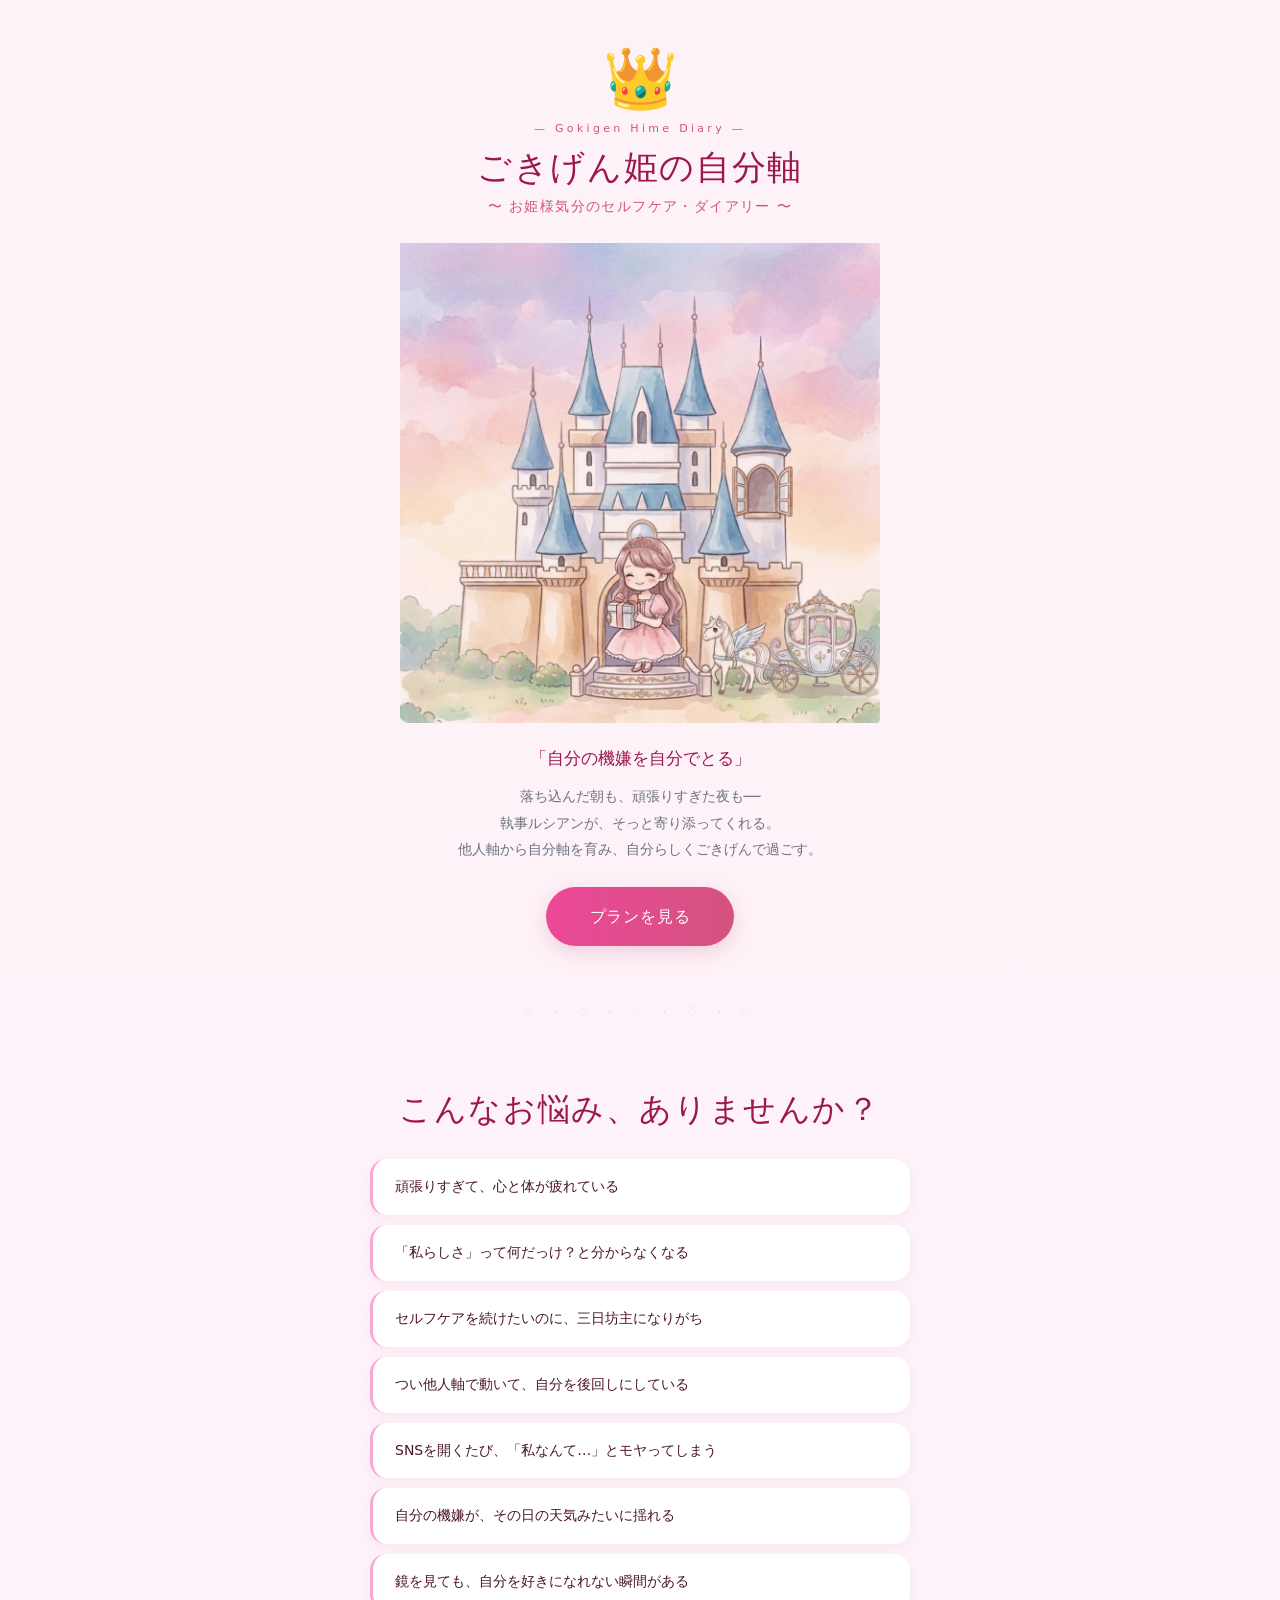
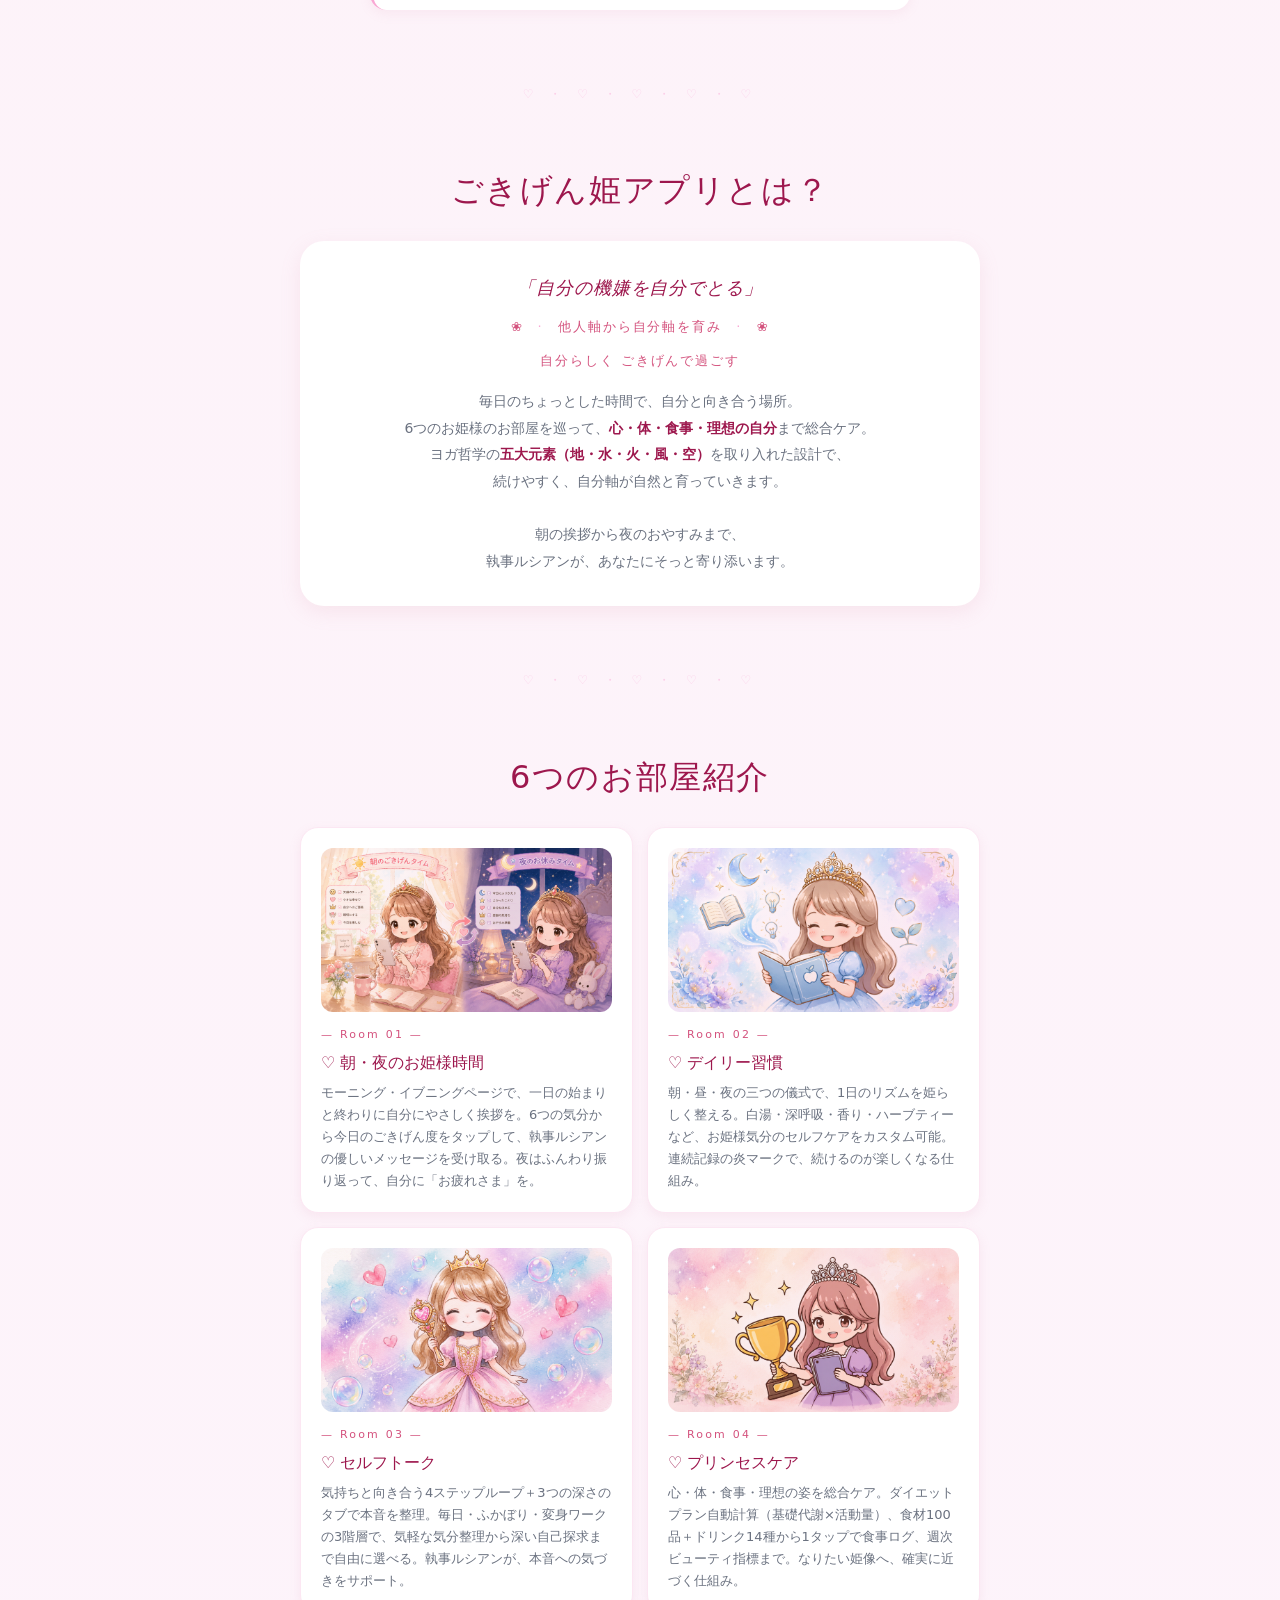
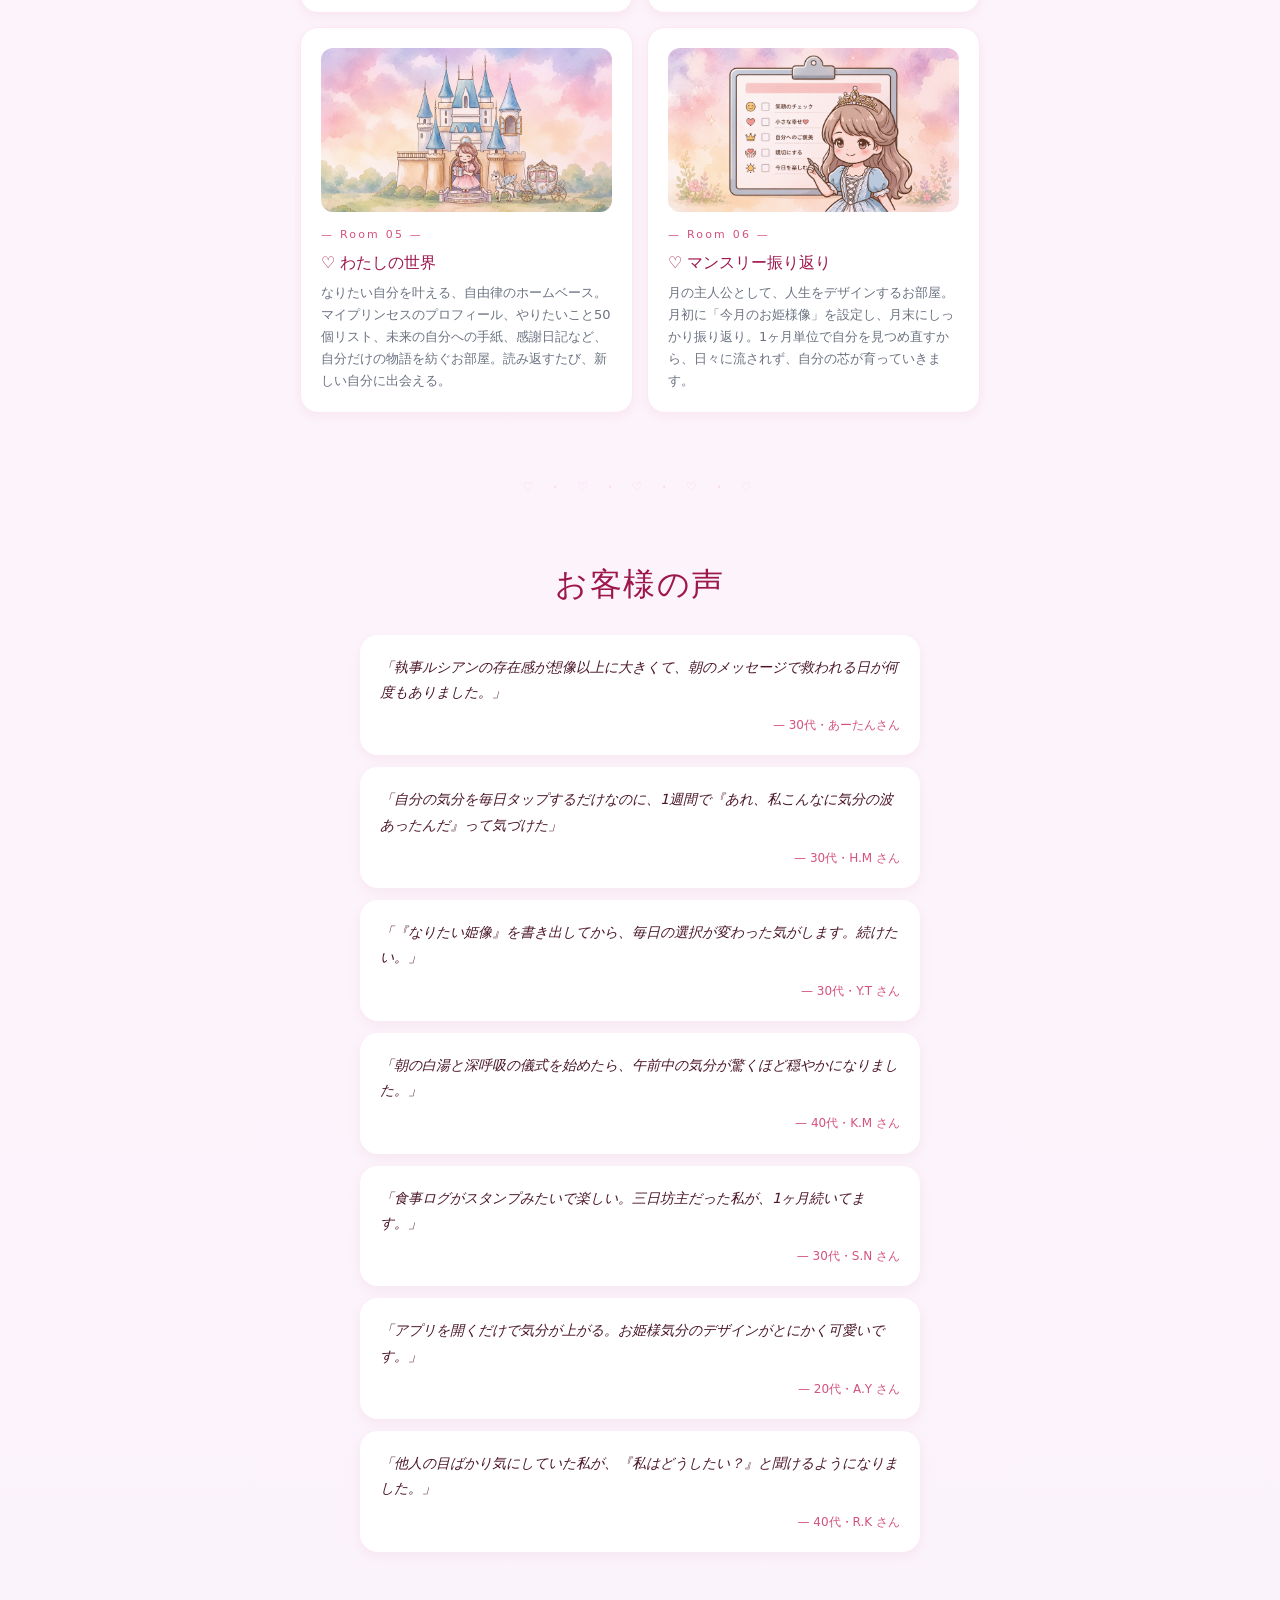
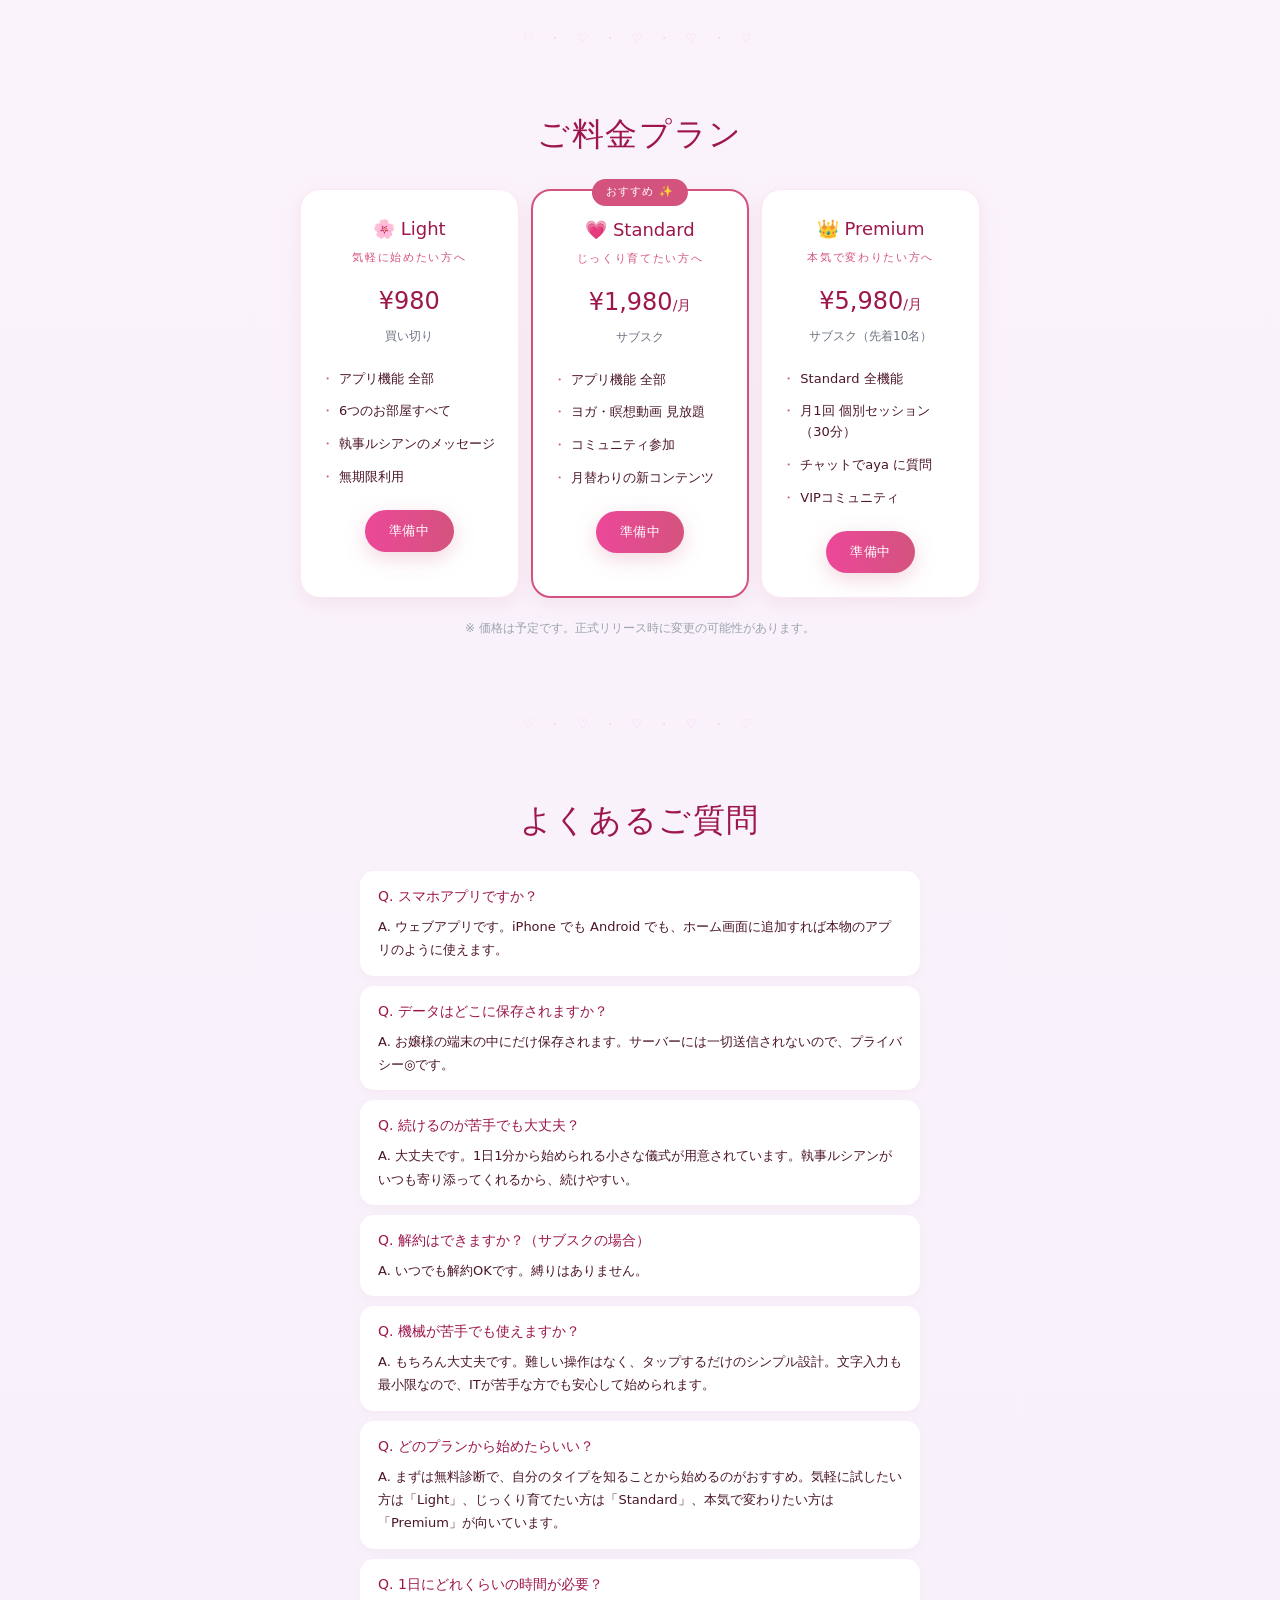
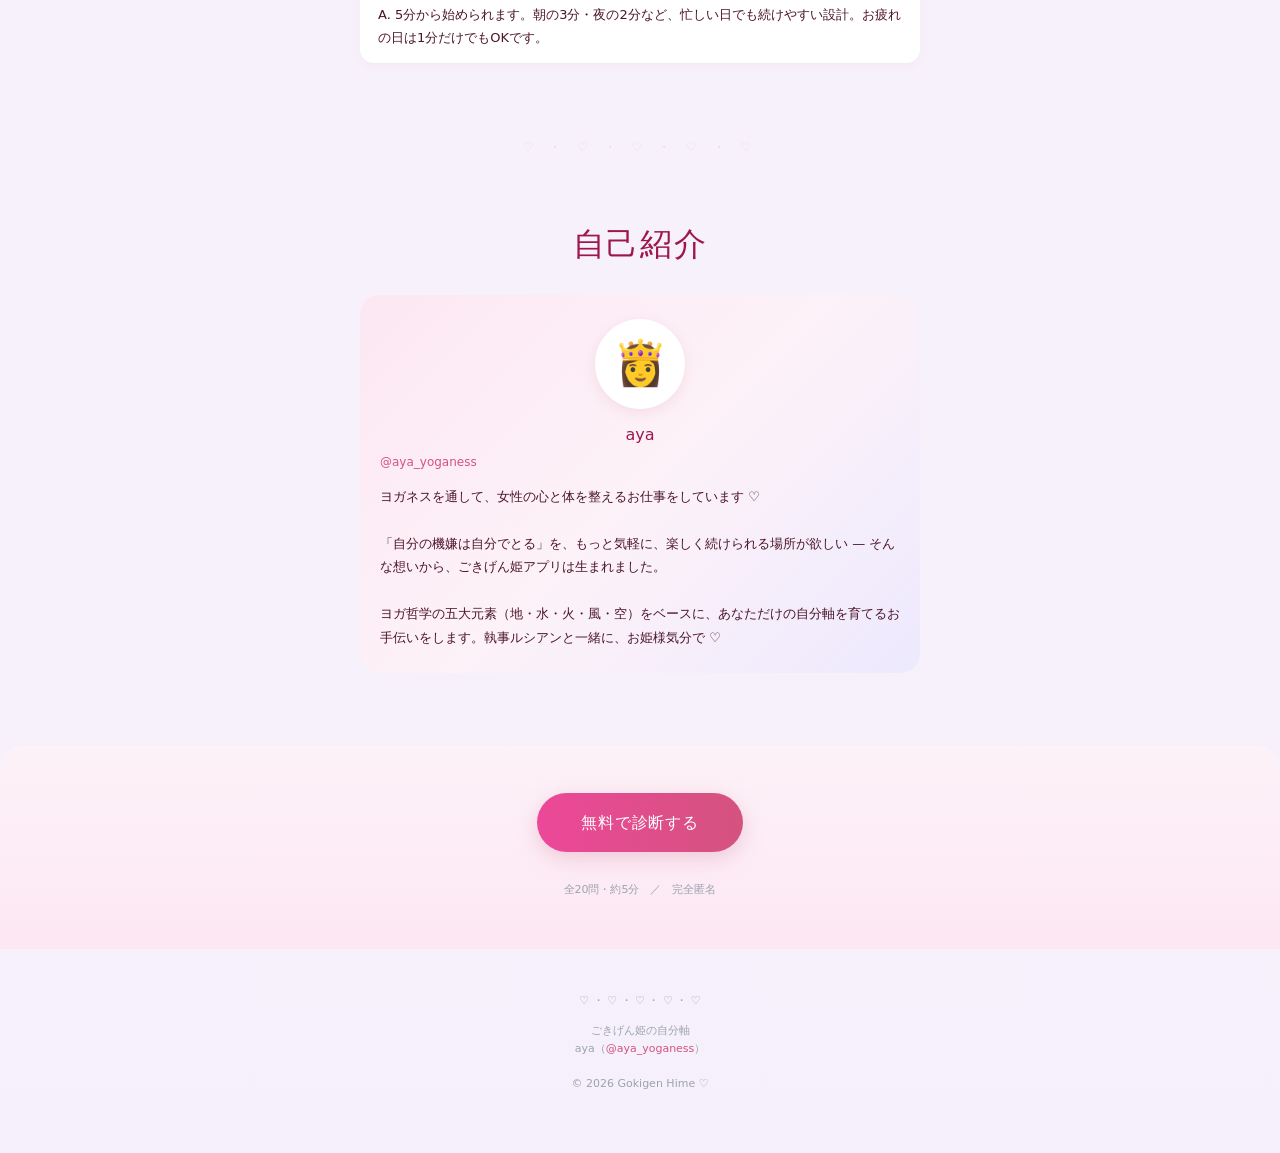
==== lp/index.html @ f7dcbd16 "Add files via upload" ====
<!DOCTYPE html>
<html lang="ja">
<head>
  <meta charset="UTF-8" />
  <meta name="viewport" content="width=device-width,initial-scale=1,maximum-scale=1,viewport-fit=cover" />
  <title>👑 ごきげん姫の自分軸 ♡ アプリ案内</title>
  <meta name="description" content="自分の機嫌を自分でとる。お姫様気分のセルフケア・ダイアリーアプリ。他人軸から自分軸を育み、自分らしくごきげんで過ごす ♡" />
  <meta property="og:title" content="👑 ごきげん姫の自分軸 ♡" />
  <meta property="og:description" content="他人軸から自分軸を育む、お姫様気分のセルフケア・ダイアリー ♡" />
  <meta property="og:image" content="../apple-touch-icon.png" />
  <meta property="og:type" content="website" />
  <meta name="twitter:card" content="summary_large_image" />
  <link rel="apple-touch-icon" href="../apple-touch-icon.png" />
  <link rel="icon" type="image/png" sizes="192x192" href="../icon-192.png" />
  <meta name="theme-color" content="#fce7f3" />
  <style>
    *, *::before, *::after { box-sizing: border-box; }
    html, body { margin: 0; padding: 0; }
    body {
      font-family: "Zen Maru Gothic","Hiragino Maru Gothic ProN","M PLUS Rounded 1c",system-ui,sans-serif;
      background: linear-gradient(180deg,#fdf2f8 0%,#fdf4fb 50%,#f5f0fb 100%);
      -webkit-font-smoothing: antialiased;
      color: #4b1528;
      line-height: 1.7;
    }
    img { max-width: 100%; height: auto; display: block; }
    a { color: inherit; }
    ::selection { background: #fbcfe8; }

    .container { max-width: 720px; margin: 0 auto; padding: 0 1.25rem; }
    .hero { text-align: center; padding: 3rem 1.25rem 2rem; }
    .hero-crown { font-size: 60px; line-height: 1; margin-bottom: 12px; }
    .hero-label { font-size: 11px; color: #d4537e; letter-spacing: 0.3em; margin: 0 0 6px; }
    .hero-title { font-size: 34px; color: #9d174d; font-weight: 500; margin: 0 0 6px; letter-spacing: 0.05em; line-height: 1.3; }
    .hero-sub { font-size: 14px; color: #d4537e; letter-spacing: 0.1em; margin: 0 0 24px; }
    .hero-img { max-width: 480px; margin: 0 auto 20px; mix-blend-mode: multiply; }
    .hero-tagline { font-size: 17px; color: #9d174d; font-weight: 500; margin: 16px 0 10px; line-height: 1.8; }
    .hero-desc { font-size: 14px; color: #6b7280; line-height: 1.9; margin: 0 auto 24px; max-width: 480px; }

    .cta-btn {
      display: inline-block;
      background: linear-gradient(90deg, #ec4899, #d4537e);
      color: white !important;
      text-decoration: none;
      padding: 16px 44px;
      border-radius: 999px;
      font-weight: 500;
      font-size: 16px;
      box-shadow: 0 6px 20px rgba(217, 138, 163, 0.35);
      letter-spacing: 0.05em;
      transition: transform 0.2s;
    }
    .cta-btn:hover { transform: translateY(-2px); }

    .section { padding: 2.5rem 1.25rem; }
    .section-title {
      text-align: center;
      font-size: 32px;
      color: #9d174d;
      font-weight: 500;
      margin: 0 0 28px;
      letter-spacing: 0.05em;
      line-height: 1.4;
    }
    .section-lead { display: none; }
    .section-divider {
      text-align: center;
      color: #fbcfe8;
      letter-spacing: 0.5em;
      font-size: 12px;
      margin: 1.5rem 0;
    }

    .pain-card {
      background: white;
      border-radius: 16px;
      padding: 16px 22px;
      box-shadow: 0 4px 12px rgba(217,138,163,0.1);
      margin-bottom: 10px;
      border-left: 3px solid #f9a8d4;
    }
    .pain-card p { margin: 0; font-size: 14px; line-height: 1.7; color: #4b1528; }

    .concept-card {
      background: white;
      border-radius: 24px;
      padding: 2rem 1.5rem;
      box-shadow: 0 6px 20px rgba(217,138,163,0.15);
      text-align: center;
    }
    .concept-card .quote {
      font-size: 18px;
      color: #9d174d;
      font-style: italic;
      margin: 0 0 12px;
      letter-spacing: 0.05em;
    }
    .concept-card .accent {
      font-size: 13px;
      color: #d4537e;
      letter-spacing: 0.15em;
      margin: 12px 0;
    }
    .concept-card .accent-divider { color: #f9a8d4; margin: 0 8px; }

    .room-grid {
      display: grid;
      grid-template-columns: repeat(auto-fit, minmax(280px, 1fr));
      gap: 14px;
    }
    .room-card {
      background: white;
      border-radius: 18px;
      padding: 1.25rem;
      box-shadow: 0 4px 12px rgba(217,138,163,0.12);
      border: 1.5px solid #fce7f3;
    }
    .room-card h3 { font-size: 16px; color: #9d174d; margin: 0 0 6px; font-weight: 500; }
    .room-card .room-no { font-size: 11px; color: #d4537e; letter-spacing: 0.2em; margin: 0 0 4px; }
    .room-card .room-desc { font-size: 13px; color: #6b7280; line-height: 1.7; margin: 0; }
    .room-card .room-img-wrap {
      width: 100%;
      aspect-ratio: 16 / 9;
      background: linear-gradient(135deg, #fef9fb, #fce7f3);
      border-radius: 12px;
      overflow: hidden;
      margin: 0 0 14px;
      display: flex;
      align-items: center;
      justify-content: center;
    }
    .room-card .room-img-wrap img {
      width: 100%;
      height: 100%;
      object-fit: cover;
      mix-blend-mode: multiply;
    }

    .voice-card {
      background: white;
      border-radius: 18px;
      padding: 1.25rem;
      box-shadow: 0 4px 12px rgba(217,138,163,0.12);
      margin-bottom: 12px;
    }
    .voice-card .voice-quote { font-size: 14px; color: #4b1528; line-height: 1.8; margin: 0 0 10px; font-style: italic; }
    .voice-card .voice-author { font-size: 12px; color: #d4537e; text-align: right; margin: 0; }

    .plan-grid {
      display: grid;
      grid-template-columns: repeat(3, minmax(0, 1fr));
      gap: 12px;
    }
    @media (max-width: 560px) {
      .plan-grid { grid-template-columns: 1fr; }
    }
    .plan-card {
      background: white;
      border-radius: 20px;
      padding: 1.5rem 1.25rem;
      box-shadow: 0 6px 18px rgba(217,138,163,0.15);
      text-align: center;
      border: 1.5px solid #fce7f3;
      position: relative;
    }
    .plan-card.recommended { border: 2.5px solid #d4537e; }
    .plan-card .plan-badge {
      position: absolute;
      top: -12px;
      left: 50%;
      transform: translateX(-50%);
      background: #d4537e;
      color: white;
      font-size: 11px;
      padding: 4px 14px;
      border-radius: 999px;
      letter-spacing: 0.1em;
    }
    .plan-card h3 { font-size: 18px; color: #9d174d; margin: 0 0 4px; font-weight: 500; }
    .plan-card .plan-tag { font-size: 11px; color: #d4537e; letter-spacing: 0.15em; margin: 0 0 14px; }
    .plan-card .plan-price { font-size: 24px; color: #9d174d; font-weight: 500; margin: 0 0 4px; }
    .plan-card .plan-period { font-size: 12px; color: #6b7280; margin: 0 0 16px; }
    .plan-card ul { text-align: left; padding-left: 0; list-style: none; margin: 0 0 16px; }
    .plan-card ul li { font-size: 13px; color: #4b1528; padding: 6px 0; padding-left: 18px; position: relative; line-height: 1.6; }
    .plan-card ul li::before { content: "・"; color: #d4537e; position: absolute; left: 0; }

    .faq-item {
      background: white;
      border-radius: 14px;
      padding: 14px 18px;
      box-shadow: 0 3px 10px rgba(217,138,163,0.08);
      margin-bottom: 10px;
    }
    .faq-item .faq-q { font-size: 14px; color: #9d174d; font-weight: 500; margin: 0 0 6px; }
    .faq-item .faq-a { font-size: 13px; color: #4b1528; line-height: 1.8; margin: 0; }

    .creator-card {
      background: linear-gradient(135deg, #fce7f3, #fdf2f8, #ede9fe);
      border-radius: 20px;
      padding: 1.5rem 1.25rem;
      text-align: center;
    }
    .creator-card .creator-img {
      width: 90px; height: 90px;
      border-radius: 50%;
      margin: 0 auto 12px;
      background: white;
      display: flex; align-items: center; justify-content: center;
      font-size: 44px;
      box-shadow: 0 4px 14px rgba(217,138,163,0.2);
    }
    .creator-card h3 { font-size: 16px; color: #9d174d; margin: 0 0 4px; font-weight: 500; }
    .creator-card .creator-handle { font-size: 12px; color: #d4537e; margin: 0 0 12px; }
    .creator-card p { font-size: 13px; color: #4b1528; line-height: 1.8; margin: 0; text-align: left; }

    .footer-cta {
      background: linear-gradient(180deg, #fdf2f8 0%, #fce7f3 100%);
      padding: 3rem 1.25rem;
      text-align: center;
      border-radius: 24px 24px 0 0;
      margin-top: 2rem;
    }
    .footer-cta h2 { font-size: 22px; color: #9d174d; margin: 0 0 8px; font-weight: 500; }
    .footer-cta p { font-size: 14px; color: #6b7280; margin: 0 0 24px; line-height: 1.9; }

    .footer { text-align: center; padding: 2rem 1.25rem 3rem; font-size: 11px; color: #9ca3af; }
    .footer a { color: #d4537e; text-decoration: none; }

    @media (max-width: 480px) {
      .hero-title { font-size: 26px; }
      .section-title { font-size: 24px; margin-bottom: 22px; }
      .section { padding: 2rem 1rem; }
      .concept-card { padding: 1.5rem 1rem; }
      .plan-card, .room-card, .voice-card { padding: 1rem; }
    }
  </style>
</head>
<body>

  <section class="hero">
    <div class="hero-crown">👑</div>
    <p class="hero-label">— Gokigen Hime Diary —</p>
    <h1 class="hero-title">ごきげん姫の自分軸</h1>
    <p class="hero-sub">〜 お姫様気分のセルフケア・ダイアリー 〜</p>
    <img src="../world_hero.png" alt="ごきげん姫の世界" class="hero-img" onerror="this.style.display='none'" />
    <p class="hero-tagline">「自分の機嫌を自分でとる」</p>
    <p class="hero-desc">
      落ち込んだ朝も、頑張りすぎた夜も──<br/>
      執事ルシアンが、そっと寄り添ってくれる。<br/>
      他人軸から自分軸を育み、自分らしくごきげんで過ごす。
    </p>
    <a href="#plans" class="cta-btn">プランを見る</a>
  </section>

  <div class="container">
    <p class="section-divider">♡ ・ ♡ ・ ♡ ・ ♡ ・ ♡</p>
  </div>

  <section class="section">
    <div class="container">
      <p class="section-lead">— こんなお悩みありませんか？ —</p>
      <h2 class="section-title">こんなお悩み、ありませんか？</h2>
      <div style="max-width: 540px; margin: 0 auto;">
        <div class="pain-card">
          <p>頑張りすぎて、心と体が疲れている</p>
        </div>
        <div class="pain-card">
          <p>「私らしさ」って何だっけ？と分からなくなる</p>
        </div>
        <div class="pain-card">
          <p>セルフケアを続けたいのに、三日坊主になりがち</p>
        </div>
        <div class="pain-card">
          <p>つい他人軸で動いて、自分を後回しにしている</p>
        </div>
        <div class="pain-card">
          <p>SNSを開くたび、「私なんて…」とモヤってしまう</p>
        </div>
        <div class="pain-card">
          <p>自分の機嫌が、その日の天気みたいに揺れる</p>
        </div>
        <div class="pain-card">
          <p>鏡を見ても、自分を好きになれない瞬間がある</p>
        </div>
      </div>
    </div>
  </section>

  <div class="container">
    <p class="section-divider">♡ ・ ♡ ・ ♡ ・ ♡ ・ ♡</p>
  </div>

  <section class="section">
    <div class="container">
      <p class="section-lead">— ごきげん姫アプリは —</p>
      <h2 class="section-title">ごきげん姫アプリとは？</h2>
      <div class="concept-card" style="margin-top: 20px;">
        <p class="quote">「自分の機嫌を自分でとる」</p>
        <p class="accent">❀ <span class="accent-divider">·</span> 他人軸から自分軸を育み <span class="accent-divider">·</span> ❀</p>
        <p class="accent">自分らしく ごきげんで過ごす</p>
        <p style="font-size: 14px; color: #6b7280; line-height: 1.9; margin: 16px 0 0;">
          毎日のちょっとした時間で、自分と向き合う場所。<br/>
          6つのお姫様のお部屋を巡って、<strong style="color:#9d174d">心・体・食事・理想の自分</strong>まで総合ケア。<br/>
          ヨガ哲学の<strong style="color:#9d174d">五大元素（地・水・火・風・空）</strong>を取り入れた設計で、<br/>
          続けやすく、自分軸が自然と育っていきます。<br/>
          <br/>
          朝の挨拶から夜のおやすみまで、<br/>
          執事ルシアンが、あなたにそっと寄り添います。
        </p>
      </div>
    </div>
  </section>

  <div class="container">
    <p class="section-divider">♡ ・ ♡ ・ ♡ ・ ♡ ・ ♡</p>
  </div>

  <section class="section">
    <div class="container">
      <p class="section-lead">— 6つのお部屋 —</p>
      <h2 class="section-title">6つのお部屋紹介</h2>
      <div class="room-grid" style="margin-top: 20px;">
        <div class="room-card">
          <div class="room-img-wrap"><img src="./room01.png" alt="朝・夜のお姫様時間" onerror="this.style.display='none'" /></div>
          <p class="room-no">— Room 01 —</p>
          <h3>♡ 朝・夜のお姫様時間</h3>
          <p class="room-desc">モーニング・イブニングページで、一日の始まりと終わりに自分にやさしく挨拶を。6つの気分から今日のごきげん度をタップして、執事ルシアンの優しいメッセージを受け取る。夜はふんわり振り返って、自分に「お疲れさま」を。</p>
        </div>
        <div class="room-card">
          <div class="room-img-wrap"><img src="./room02.png" alt="デイリー習慣" onerror="this.style.display='none'" /></div>
          <p class="room-no">— Room 02 —</p>
          <h3>♡ デイリー習慣</h3>
          <p class="room-desc">朝・昼・夜の三つの儀式で、1日のリズムを姫らしく整える。白湯・深呼吸・香り・ハーブティーなど、お姫様気分のセルフケアをカスタム可能。連続記録の炎マークで、続けるのが楽しくなる仕組み。</p>
        </div>
        <div class="room-card">
          <div class="room-img-wrap"><img src="./room03.png" alt="セルフトーク" onerror="this.style.display='none'" /></div>
          <p class="room-no">— Room 03 —</p>
          <h3>♡ セルフトーク</h3>
          <p class="room-desc">気持ちと向き合う4ステップループ＋3つの深さのタブで本音を整理。毎日・ふかぼり・変身ワークの3階層で、気軽な気分整理から深い自己探求まで自由に選べる。執事ルシアンが、本音への気づきをサポート。</p>
        </div>
        <div class="room-card">
          <div class="room-img-wrap"><img src="./room04.png" alt="プリンセスケア" onerror="this.style.display='none'" /></div>
          <p class="room-no">— Room 04 —</p>
          <h3>♡ プリンセスケア</h3>
          <p class="room-desc">心・体・食事・理想の姿を総合ケア。ダイエットプラン自動計算（基礎代謝×活動量）、食材100品＋ドリンク14種から1タップで食事ログ、週次ビューティ指標まで。なりたい姫像へ、確実に近づく仕組み。</p>
        </div>
        <div class="room-card">
          <div class="room-img-wrap"><img src="./room05.png" alt="わたしの世界" onerror="this.style.display='none'" /></div>
          <p class="room-no">— Room 05 —</p>
          <h3>♡ わたしの世界</h3>
          <p class="room-desc">なりたい自分を叶える、自由律のホームベース。マイプリンセスのプロフィール、やりたいこと50個リスト、未来の自分への手紙、感謝日記など、自分だけの物語を紡ぐお部屋。読み返すたび、新しい自分に出会える。</p>
        </div>
        <div class="room-card">
          <div class="room-img-wrap"><img src="./room06.png" alt="マンスリー振り返り" onerror="this.style.display='none'" /></div>
          <p class="room-no">— Room 06 —</p>
          <h3>♡ マンスリー振り返り</h3>
          <p class="room-desc">月の主人公として、人生をデザインするお部屋。月初に「今月のお姫様像」を設定し、月末にしっかり振り返り。1ヶ月単位で自分を見つめ直すから、日々に流されず、自分の芯が育っていきます。</p>
        </div>
      </div>
    </div>
  </section>

  <div class="container">
    <p class="section-divider">♡ ・ ♡ ・ ♡ ・ ♡ ・ ♡</p>
  </div>

  <section class="section">
    <div class="container">
      <p class="section-lead">— 体験者の声 —</p>
      <h2 class="section-title">お客様の声</h2>
      <div style="max-width: 560px; margin: 20px auto 0;">
        <div class="voice-card">
          <p class="voice-quote">「執事ルシアンの存在感が想像以上に大きくて、朝のメッセージで救われる日が何度もありました。」</p>
          <p class="voice-author">— 30代・あーたんさん</p>
        </div>
        <div class="voice-card">
          <p class="voice-quote">「自分の気分を毎日タップするだけなのに、1週間で『あれ、私こんなに気分の波あったんだ』って気づけた」</p>
          <p class="voice-author">— 30代・H.M さん</p>
        </div>
        <div class="voice-card">
          <p class="voice-quote">「『なりたい姫像』を書き出してから、毎日の選択が変わった気がします。続けたい。」</p>
          <p class="voice-author">— 30代・Y.T さん</p>
        </div>
        <div class="voice-card">
          <p class="voice-quote">「朝の白湯と深呼吸の儀式を始めたら、午前中の気分が驚くほど穏やかになりました。」</p>
          <p class="voice-author">— 40代・K.M さん</p>
        </div>
        <div class="voice-card">
          <p class="voice-quote">「食事ログがスタンプみたいで楽しい。三日坊主だった私が、1ヶ月続いてます。」</p>
          <p class="voice-author">— 30代・S.N さん</p>
        </div>
        <div class="voice-card">
          <p class="voice-quote">「アプリを開くだけで気分が上がる。お姫様気分のデザインがとにかく可愛いです。」</p>
          <p class="voice-author">— 20代・A.Y さん</p>
        </div>
        <div class="voice-card">
          <p class="voice-quote">「他人の目ばかり気にしていた私が、『私はどうしたい？』と聞けるようになりました。」</p>
          <p class="voice-author">— 40代・R.K さん</p>
        </div>
      </div>
    </div>
  </section>

  <div class="container">
    <p class="section-divider">♡ ・ ♡ ・ ♡ ・ ♡ ・ ♡</p>
  </div>

  <section class="section" id="plans">
    <div class="container">
      <p class="section-lead">— 料金プラン —</p>
      <h2 class="section-title">ご料金プラン</h2>
      <div class="plan-grid" style="margin-top: 32px;">
        <div class="plan-card">
          <h3>🌸 Light</h3>
          <p class="plan-tag">気軽に始めたい方へ</p>
          <p class="plan-price">¥980</p>
          <p class="plan-period">買い切り</p>
          <ul>
            <li>アプリ機能 全部</li>
            <li>6つのお部屋すべて</li>
            <li>執事ルシアンのメッセージ</li>
            <li>無期限利用</li>
          </ul>
          <a href="#" class="cta-btn" style="font-size: 13px; padding: 10px 24px;">準備中</a>
        </div>

        <div class="plan-card recommended">
          <span class="plan-badge">おすすめ ✨</span>
          <h3>💗 Standard</h3>
          <p class="plan-tag">じっくり育てたい方へ</p>
          <p class="plan-price">¥1,980<span style="font-size:14px;">/月</span></p>
          <p class="plan-period">サブスク</p>
          <ul>
            <li>アプリ機能 全部</li>
            <li>ヨガ・瞑想動画 見放題</li>
            <li>コミュニティ参加</li>
            <li>月替わりの新コンテンツ</li>
          </ul>
          <a href="#" class="cta-btn" style="font-size: 13px; padding: 10px 24px;">準備中</a>
        </div>

        <div class="plan-card">
          <h3>👑 Premium</h3>
          <p class="plan-tag">本気で変わりたい方へ</p>
          <p class="plan-price">¥5,980<span style="font-size:14px;">/月</span></p>
          <p class="plan-period">サブスク（先着10名）</p>
          <ul>
            <li>Standard 全機能</li>
            <li>月1回 個別セッション（30分）</li>
            <li>チャットでaya に質問</li>
            <li>VIPコミュニティ</li>
          </ul>
          <a href="#" class="cta-btn" style="font-size: 13px; padding: 10px 24px;">準備中</a>
        </div>
      </div>
      <p style="text-align: center; font-size: 12px; color: #9ca3af; margin-top: 20px;">
        ※ 価格は予定です。正式リリース時に変更の可能性があります。
      </p>
    </div>
  </section>

  <div class="container">
    <p class="section-divider">♡ ・ ♡ ・ ♡ ・ ♡ ・ ♡</p>
  </div>

  <section class="section">
    <div class="container">
      <p class="section-lead">— よくあるご質問 —</p>
      <h2 class="section-title">よくあるご質問</h2>
      <div style="max-width: 560px; margin: 20px auto 0;">
        <div class="faq-item">
          <p class="faq-q">Q. スマホアプリですか？</p>
          <p class="faq-a">A. ウェブアプリです。iPhone でも Android でも、ホーム画面に追加すれば本物のアプリのように使えます。</p>
        </div>
        <div class="faq-item">
          <p class="faq-q">Q. データはどこに保存されますか？</p>
          <p class="faq-a">A. お嬢様の端末の中にだけ保存されます。サーバーには一切送信されないので、プライバシー◎です。</p>
        </div>
        <div class="faq-item">
          <p class="faq-q">Q. 続けるのが苦手でも大丈夫？</p>
          <p class="faq-a">A. 大丈夫です。1日1分から始められる小さな儀式が用意されています。執事ルシアンがいつも寄り添ってくれるから、続けやすい。</p>
        </div>
        <div class="faq-item">
          <p class="faq-q">Q. 解約はできますか？（サブスクの場合）</p>
          <p class="faq-a">A. いつでも解約OKです。縛りはありません。</p>
        </div>
        <div class="faq-item">
          <p class="faq-q">Q. 機械が苦手でも使えますか？</p>
          <p class="faq-a">A. もちろん大丈夫です。難しい操作はなく、タップするだけのシンプル設計。文字入力も最小限なので、ITが苦手な方でも安心して始められます。</p>
        </div>
        <div class="faq-item">
          <p class="faq-q">Q. どのプランから始めたらいい？</p>
          <p class="faq-a">A. まずは無料診断で、自分のタイプを知ることから始めるのがおすすめ。気軽に試したい方は「Light」、じっくり育てたい方は「Standard」、本気で変わりたい方は「Premium」が向いています。</p>
        </div>
        <div class="faq-item">
          <p class="faq-q">Q. 1日にどれくらいの時間が必要？</p>
          <p class="faq-a">A. 5分から始められます。朝の3分・夜の2分など、忙しい日でも続けやすい設計。お疲れの日は1分だけでもOKです。</p>
        </div>
      </div>
    </div>
  </section>

  <div class="container">
    <p class="section-divider">♡ ・ ♡ ・ ♡ ・ ♡ ・ ♡</p>
  </div>

  <section class="section">
    <div class="container">
      <p class="section-lead">— アプリを作った人 —</p>
      <h2 class="section-title">自己紹介</h2>
      <div class="creator-card" style="margin-top: 20px; max-width: 560px; margin-left: auto; margin-right: auto;">
        <div class="creator-img">👸</div>
        <h3>aya</h3>
        <p class="creator-handle">@aya_yoganess</p>
        <p>
          ヨガネスを通して、女性の心と体を整えるお仕事をしています ♡<br/><br/>
          「自分の機嫌は自分でとる」を、もっと気軽に、楽しく続けられる場所が欲しい — そんな想いから、ごきげん姫アプリは生まれました。<br/><br/>
          ヨガ哲学の五大元素（地・水・火・風・空）をベースに、あなただけの自分軸を育てるお手伝いをします。執事ルシアンと一緒に、お姫様気分で ♡
        </p>
      </div>
    </div>
  </section>

  <section class="footer-cta">
    <a href="../shindan/" class="cta-btn" style="margin-bottom: 12px;">無料で診断する</a>
    <p style="font-size: 11px; color: #9ca3af; margin: 16px 0 0;">
      全20問・約5分　／　完全匿名
    </p>
  </section>

  <footer class="footer">
    <p>♡ ・ ♡ ・ ♡ ・ ♡ ・ ♡</p>
    <p>ごきげん姫の自分軸<br/>aya（<a href="https://twitter.com/aya_yoganess" target="_blank">@aya_yoganess</a>）</p>
    <p style="margin-top: 16px;">© 2026 Gokigen Hime ♡</p>
  </footer>

</body>
</html>
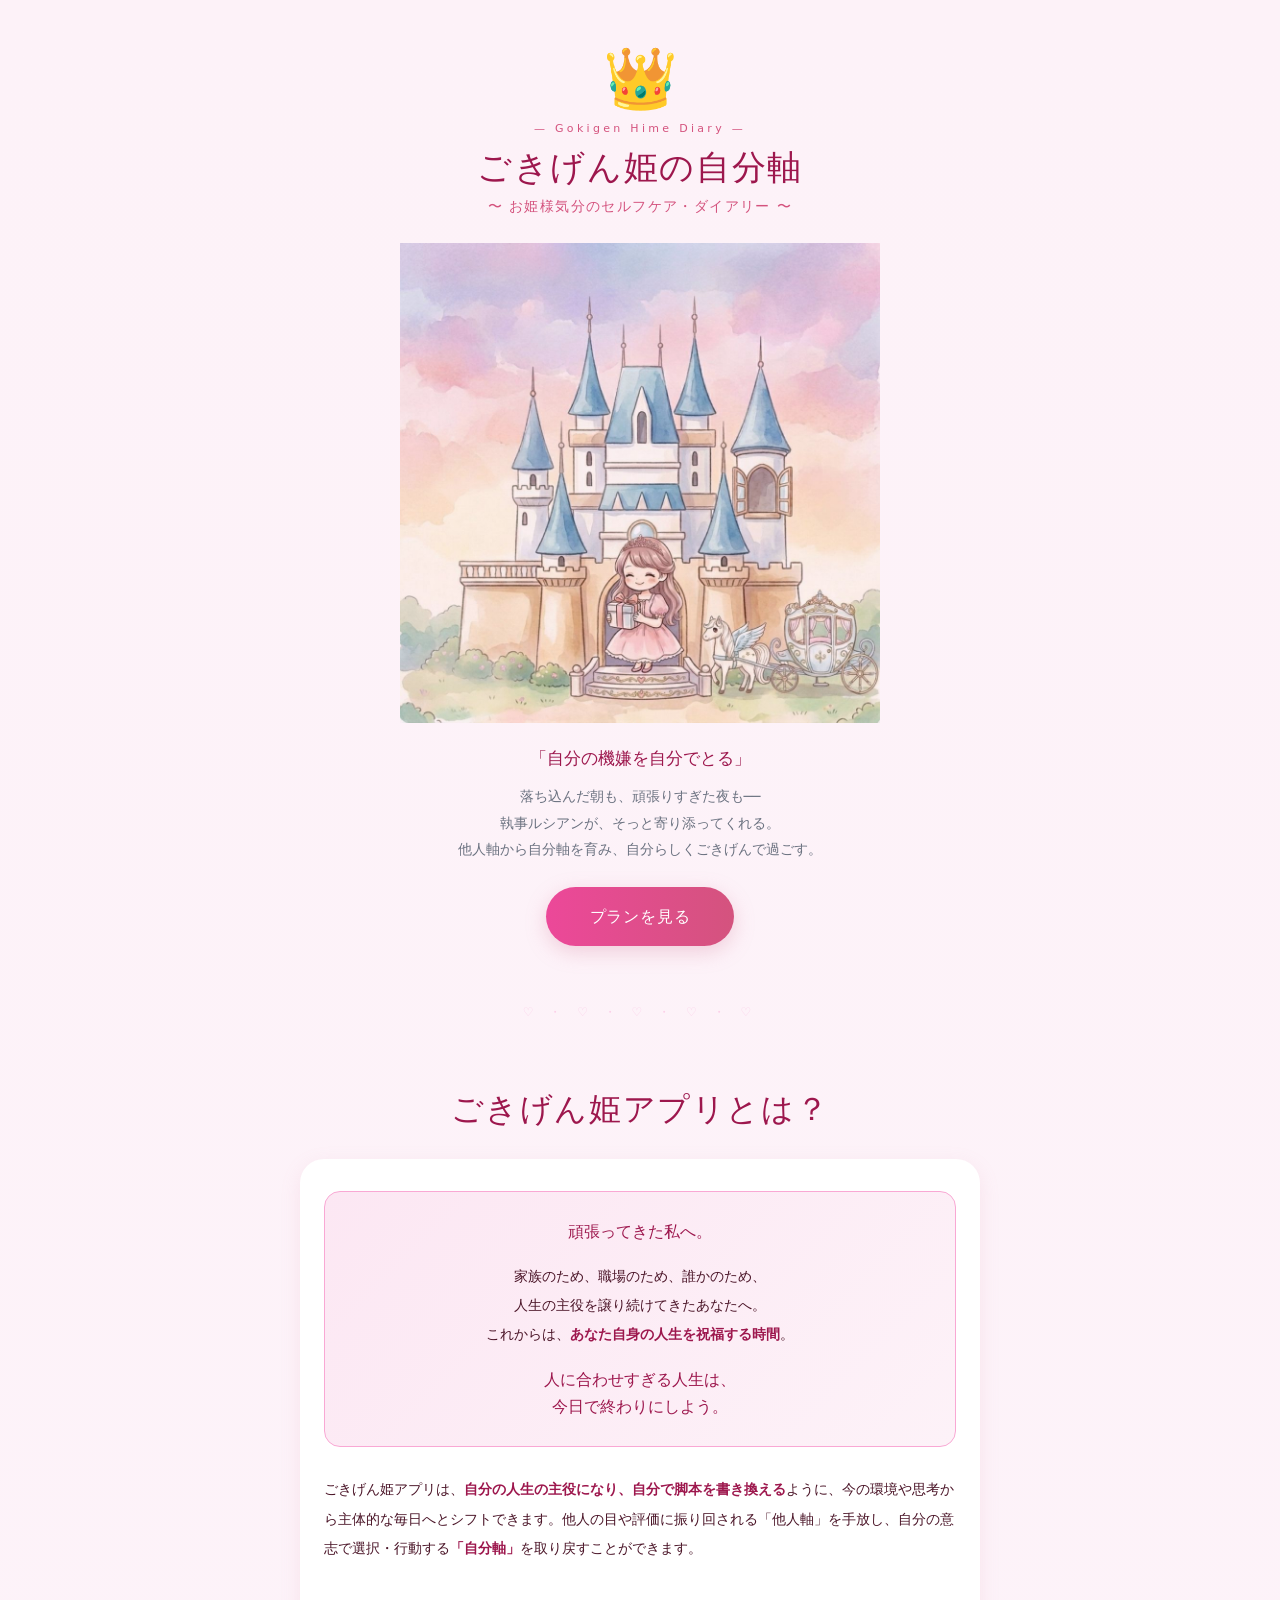
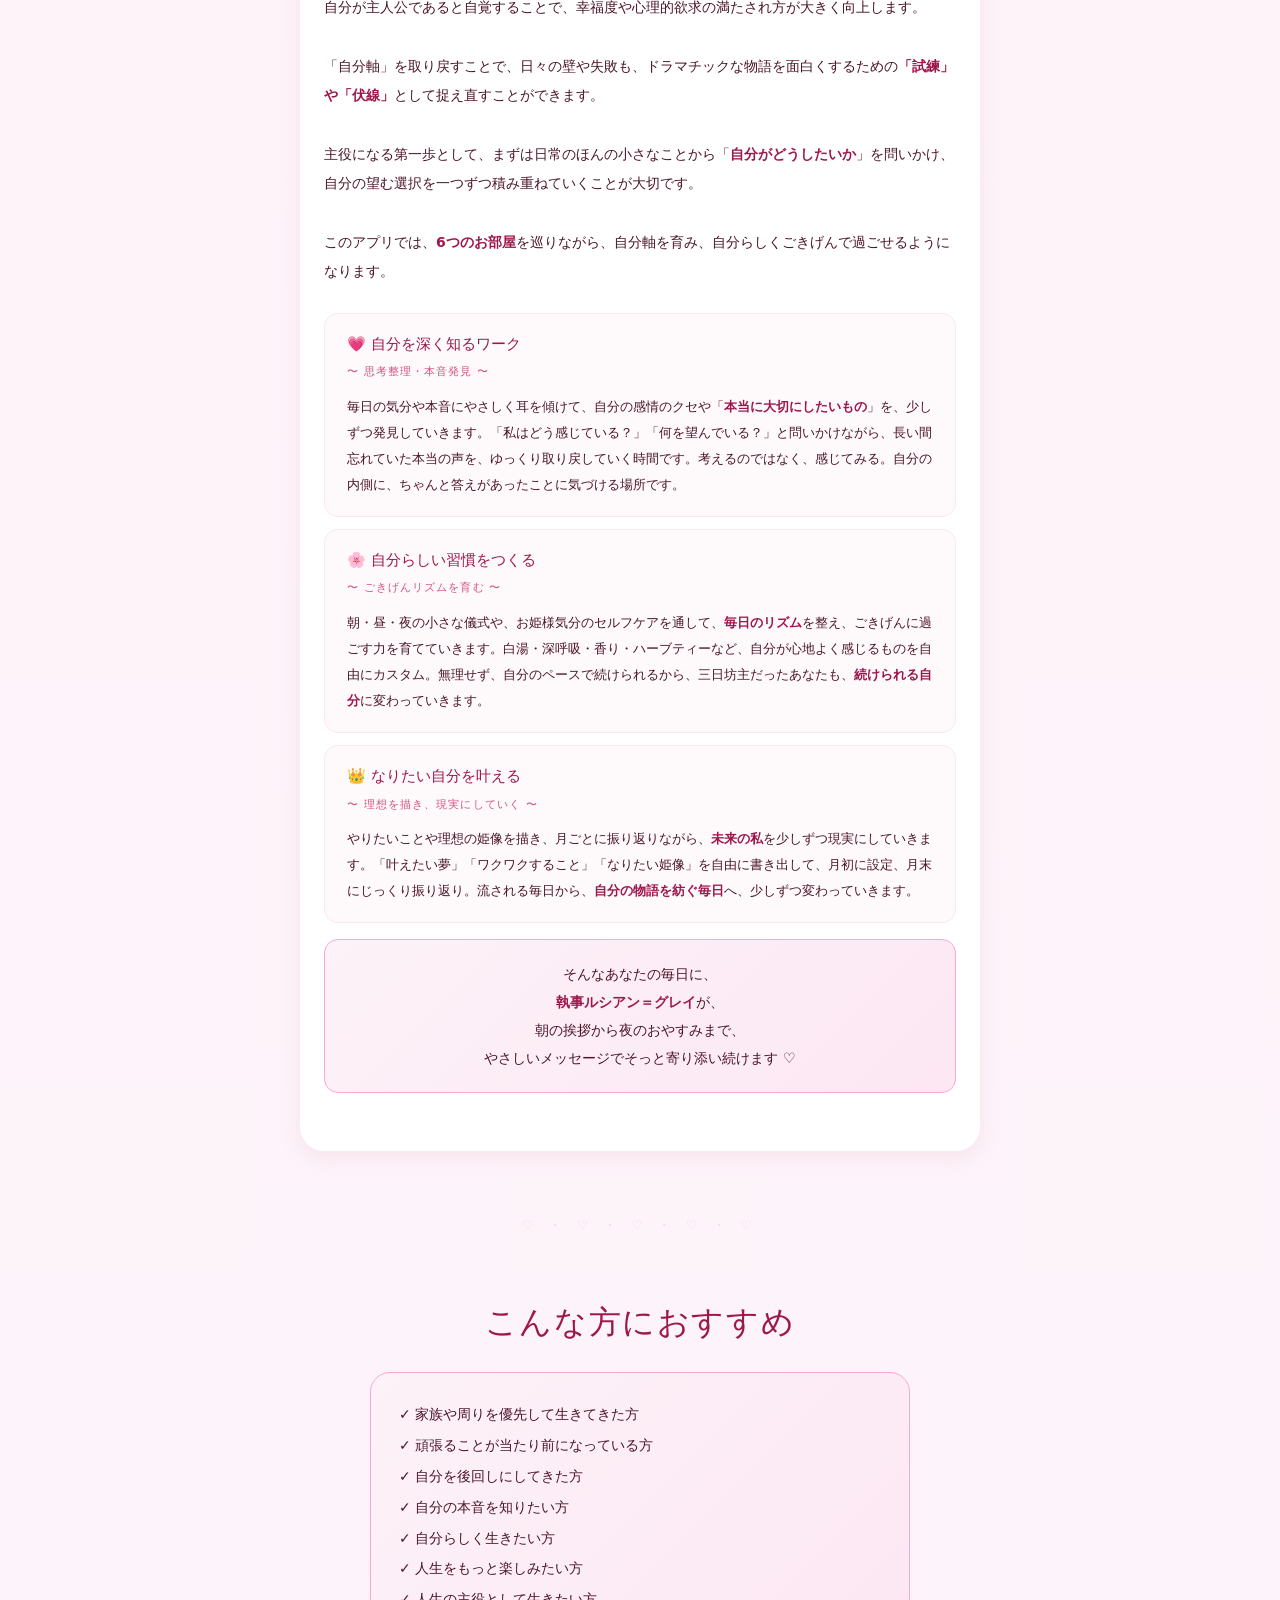
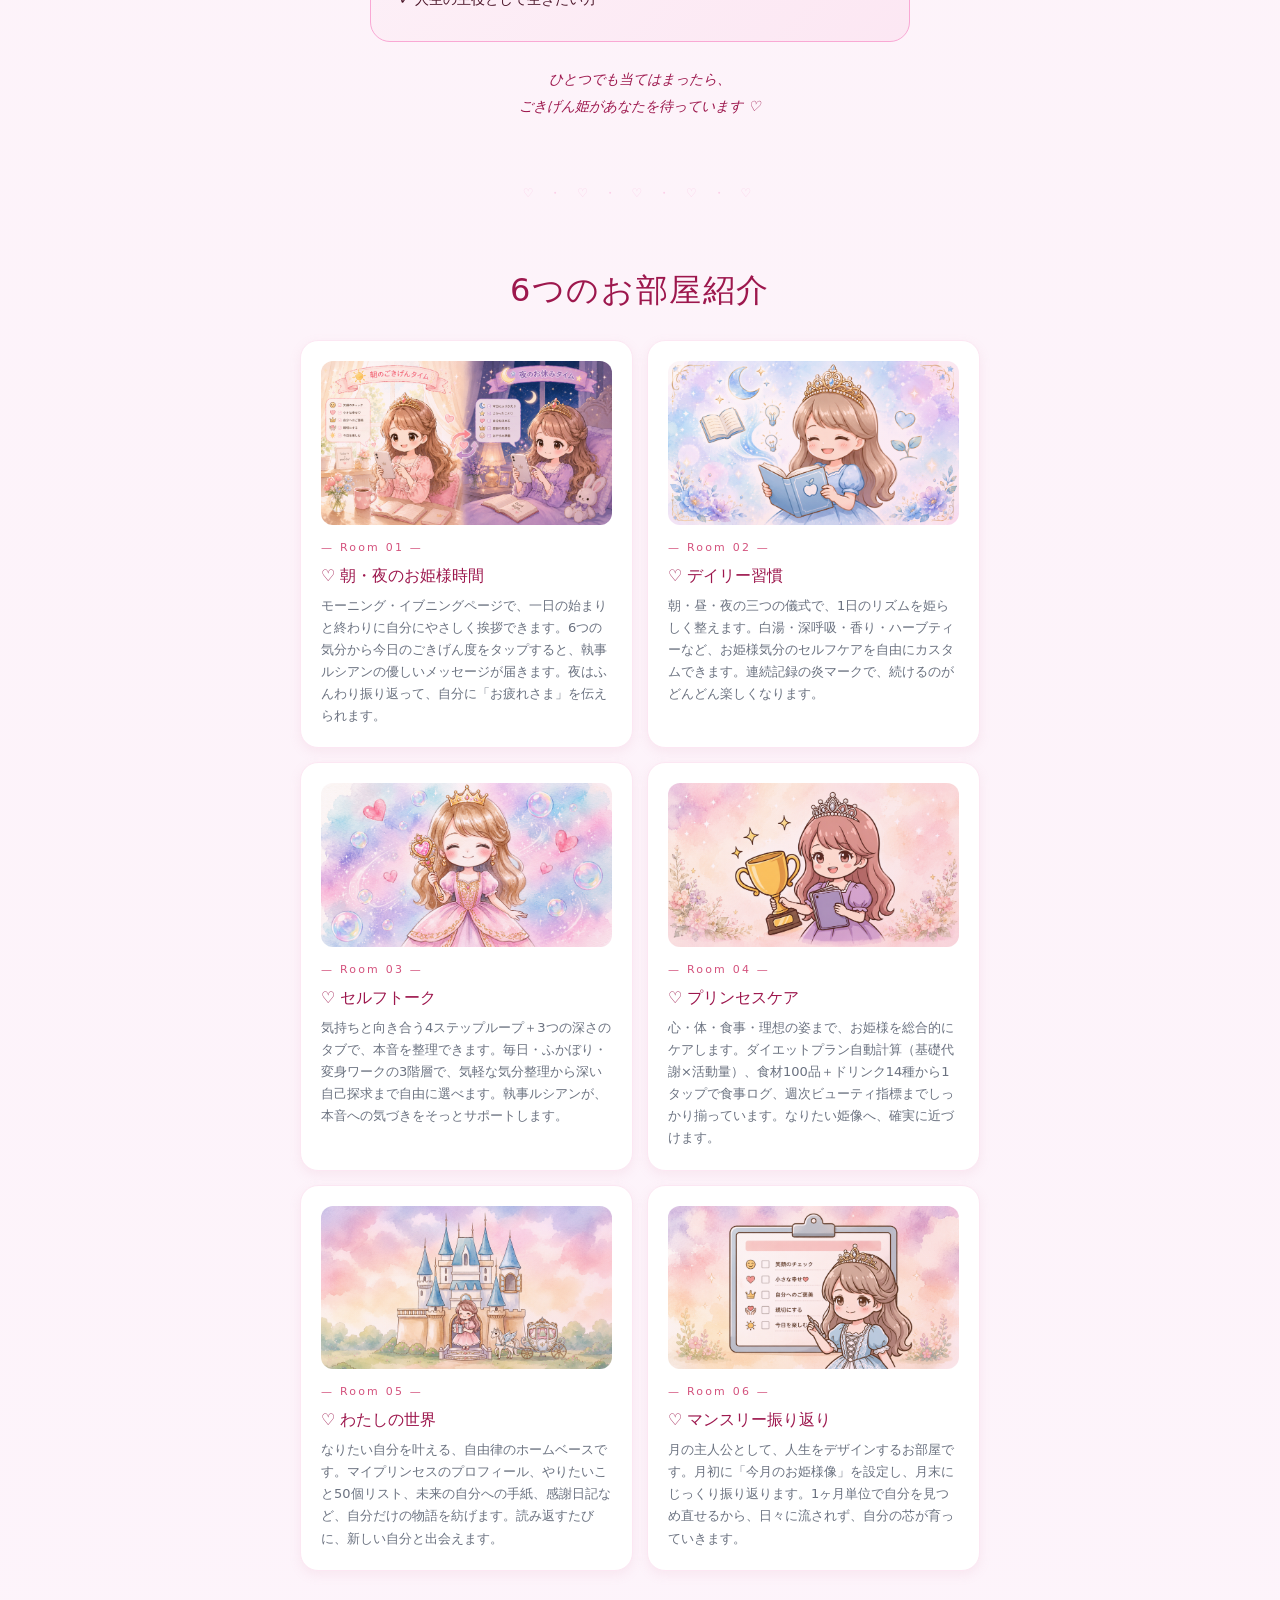
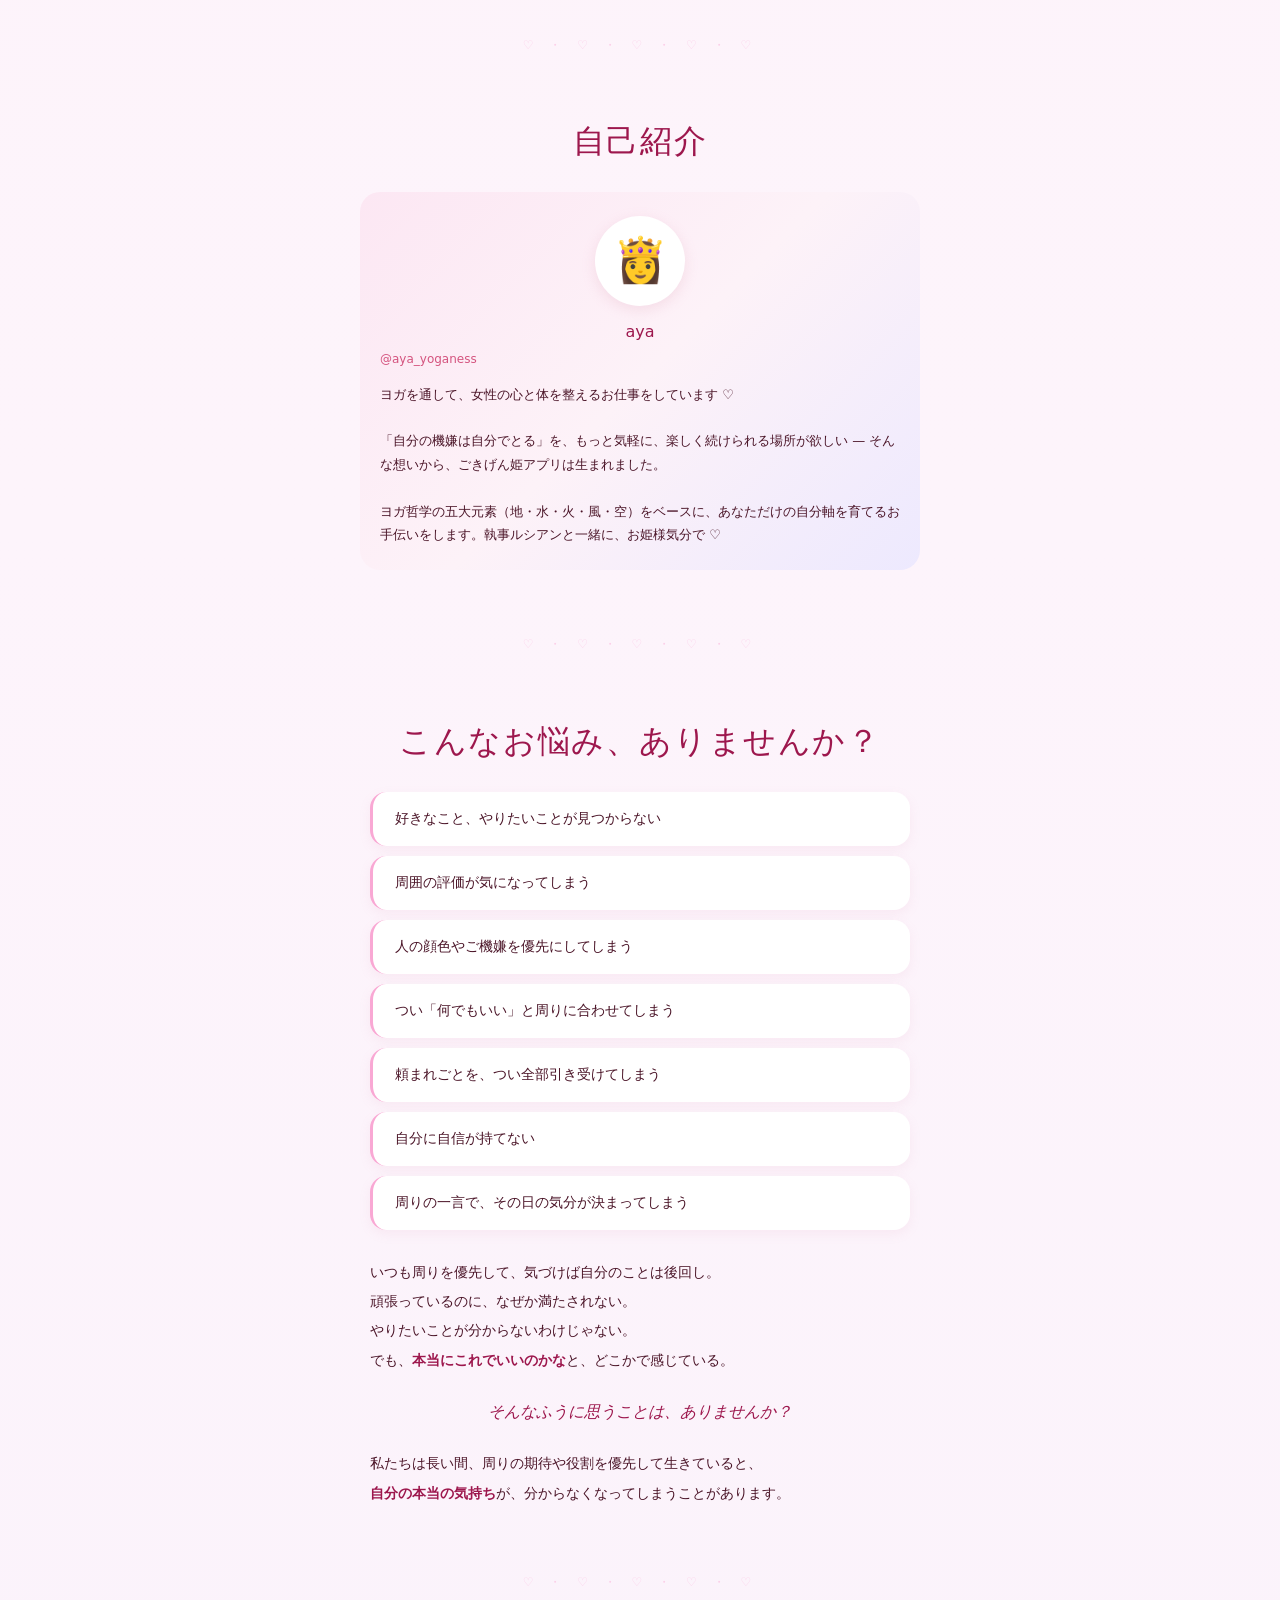
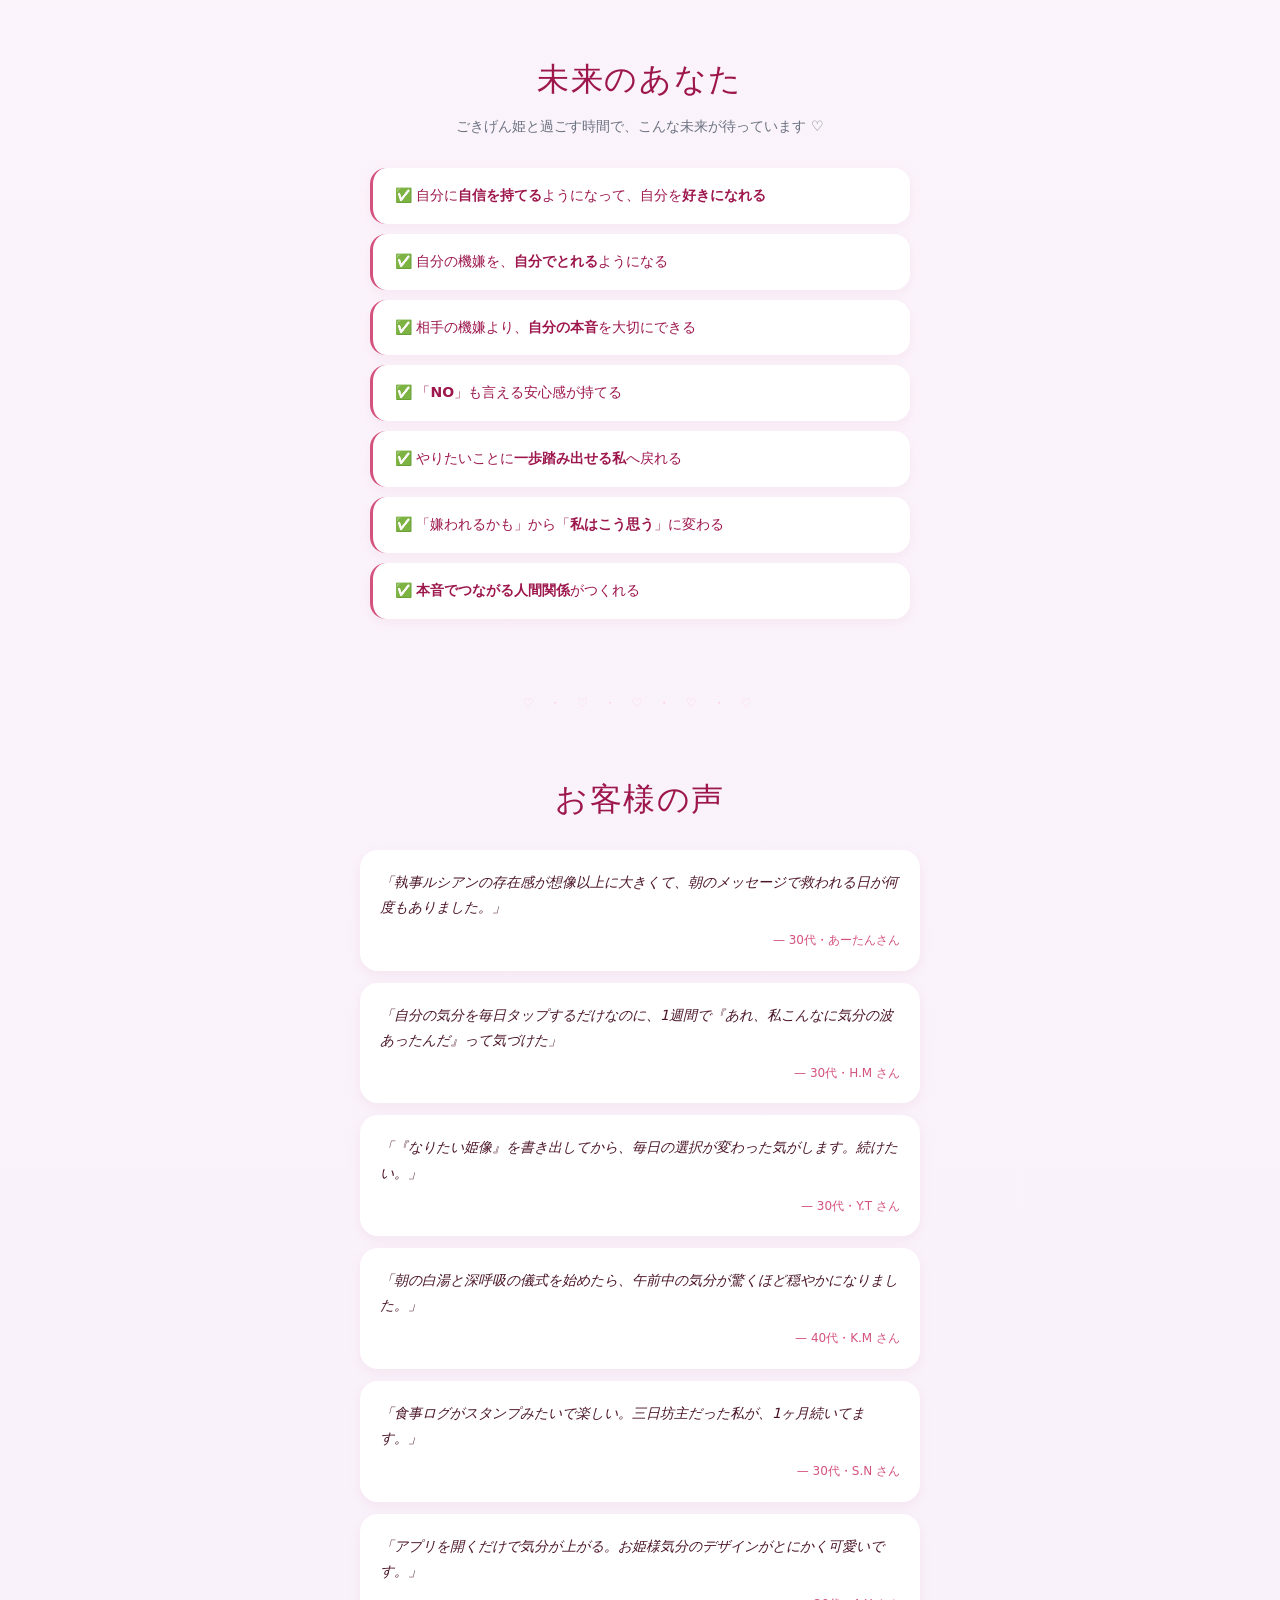
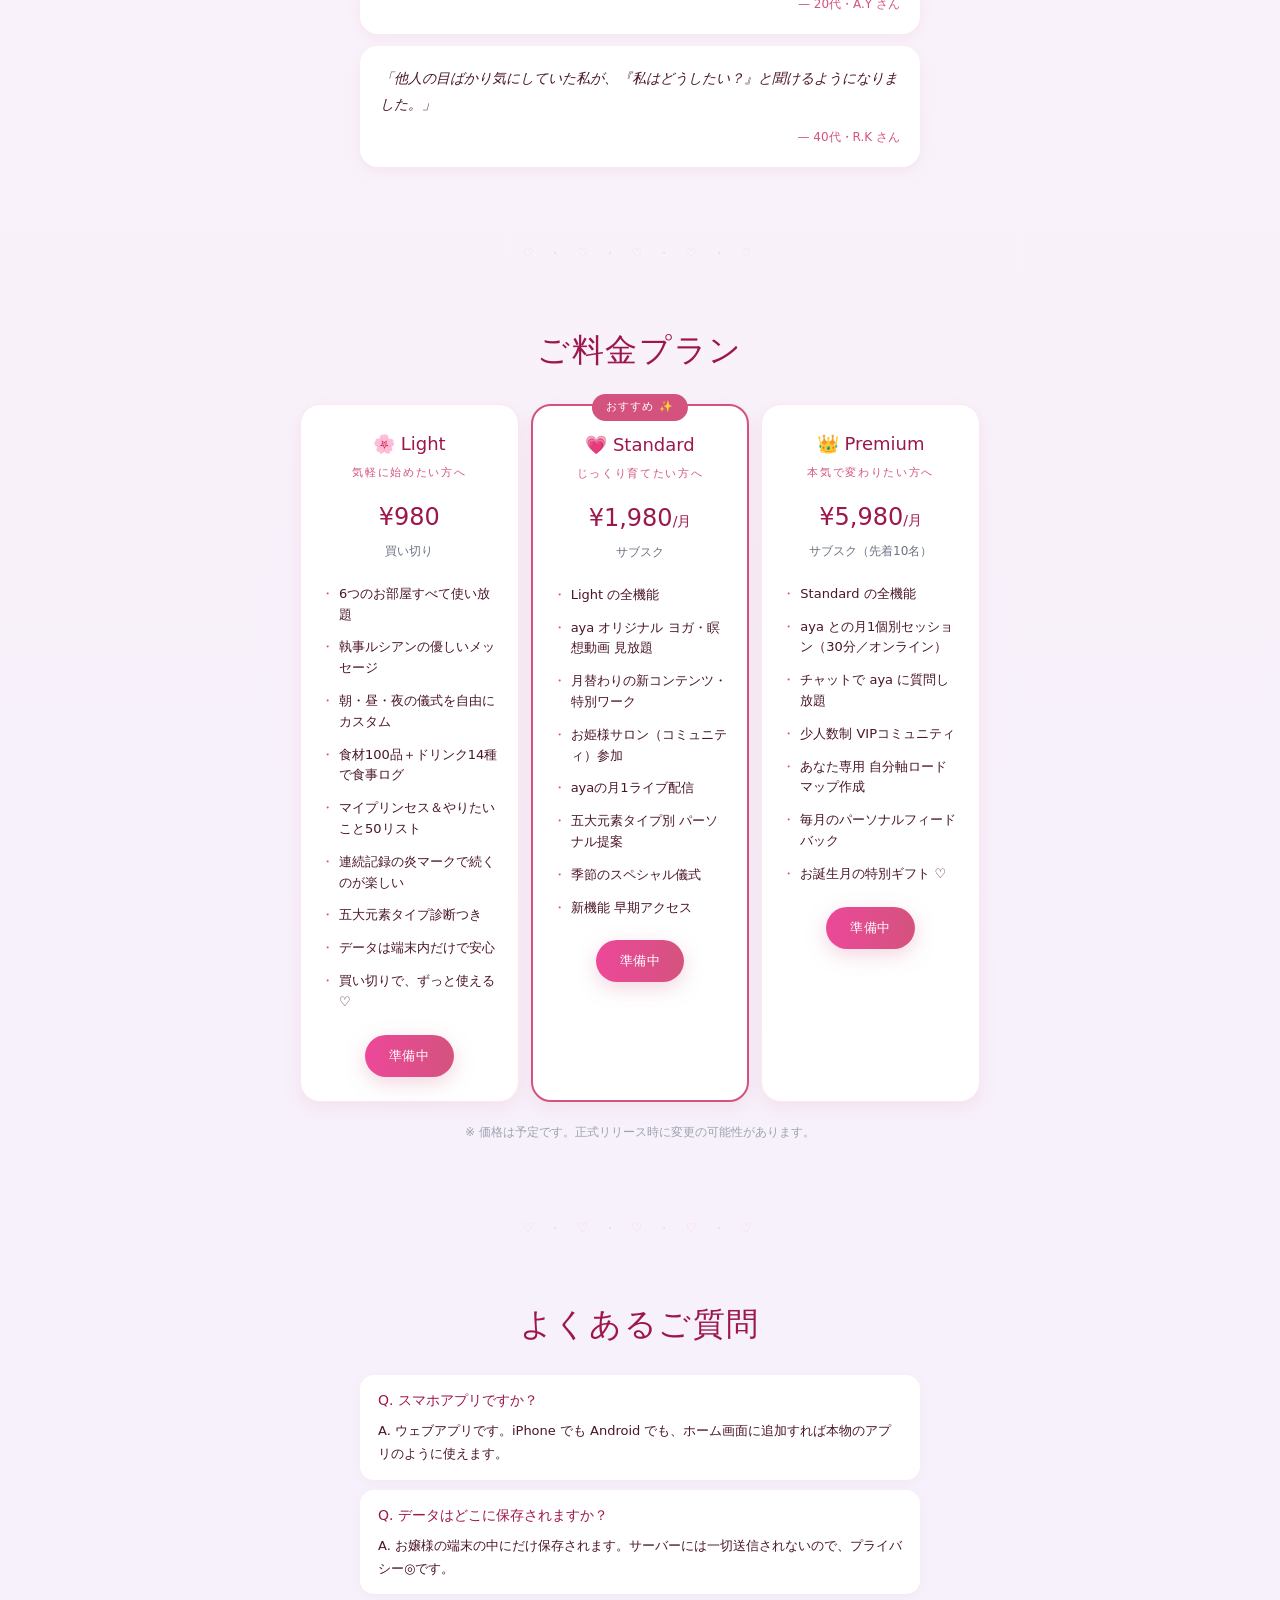
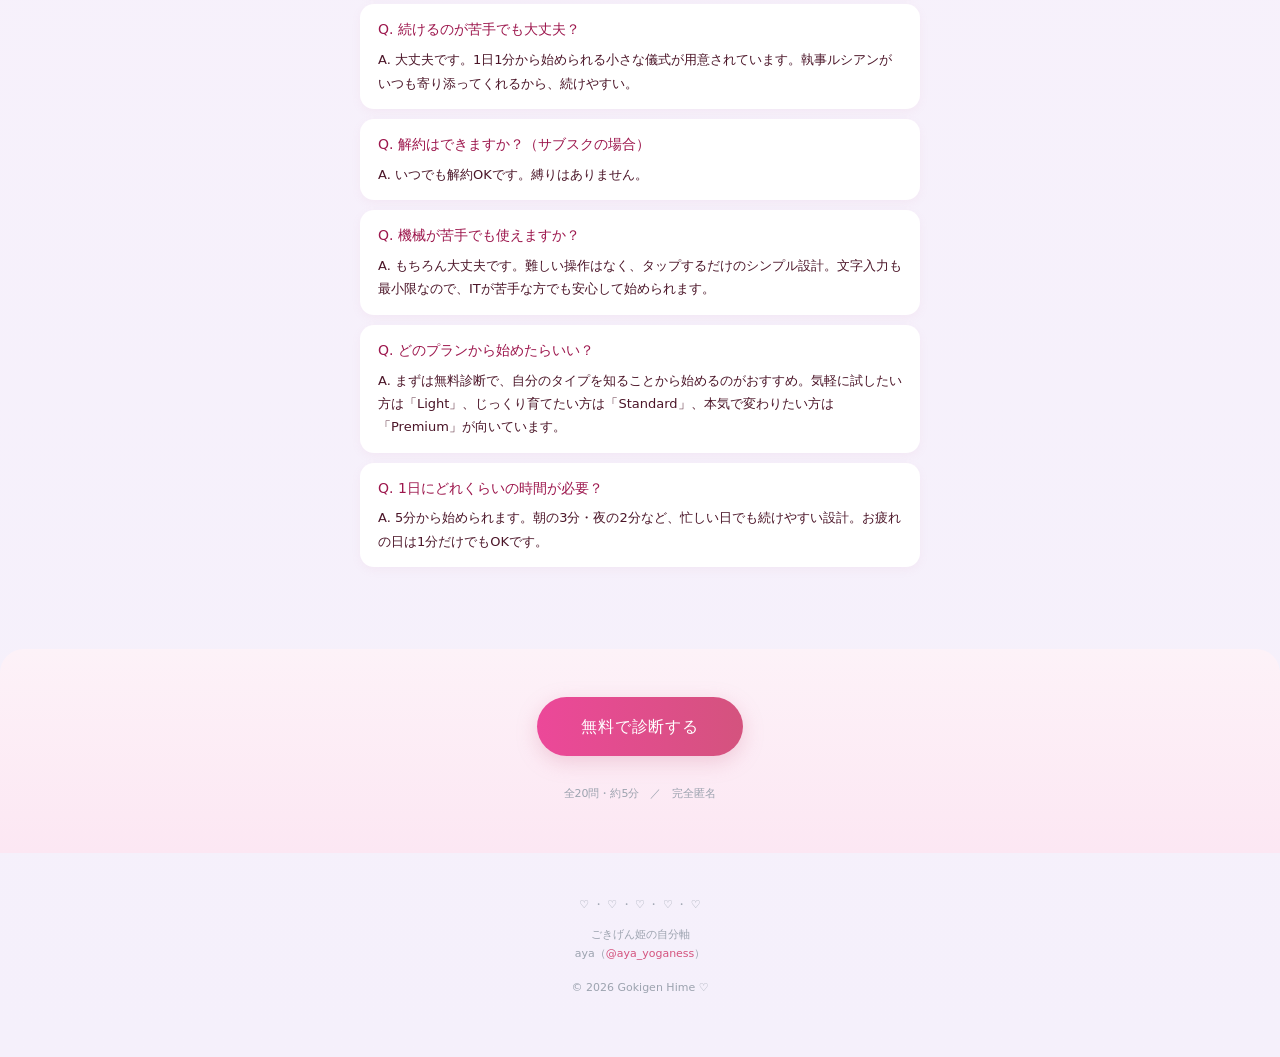
==== commit f0184418: "Add files via upload" ====
--- a/lp/index.html
+++ b/lp/index.html
@@ -74,12 +74,18 @@
     .pain-card {
       background: white;
       border-radius: 16px;
-      padding: 16px 22px;
+      padding: 14px 22px;
       box-shadow: 0 4px 12px rgba(217,138,163,0.1);
       margin-bottom: 10px;
       border-left: 3px solid #f9a8d4;
-    }
-    .pain-card p { margin: 0; font-size: 14px; line-height: 1.7; color: #4b1528; }
+      min-height: 54px;
+      display: flex;
+      align-items: center;
+    }
+    .pain-card p { margin: 0; font-size: 14px; line-height: 1.6; color: #4b1528; }
+    @media (max-width: 480px) {
+      .pain-card p { font-size: 13px; }
+    }
 
     .concept-card {
       background: white;
@@ -136,6 +142,29 @@
       mix-blend-mode: multiply;
     }
 
+    .benefit-card {
+      background: white;
+      border-radius: 16px;
+      padding: 16px 22px;
+      box-shadow: 0 4px 12px rgba(217,138,163,0.1);
+      margin-bottom: 10px;
+      border-left: 3px solid #d4537e;
+    }
+    .benefit-card .before {
+      font-size: 13px;
+      color: #9ca3af;
+      margin: 0 0 6px;
+      text-decoration: line-through;
+      text-decoration-color: #fbcfe8;
+    }
+    .benefit-card .after {
+      font-size: 14px;
+      color: #9d174d;
+      font-weight: 500;
+      margin: 0;
+      line-height: 1.7;
+    }
+
     .voice-card {
       background: white;
       border-radius: 18px;
@@ -256,65 +285,104 @@
     <p class="section-divider">♡ ・ ♡ ・ ♡ ・ ♡ ・ ♡</p>
   </div>
 
-  <section class="section">
-    <div class="container">
-      <p class="section-lead">— こんなお悩みありませんか？ —</p>
-      <h2 class="section-title">こんなお悩み、ありませんか？</h2>
-      <div style="max-width: 540px; margin: 0 auto;">
-        <div class="pain-card">
-          <p>頑張りすぎて、心と体が疲れている</p>
-        </div>
-        <div class="pain-card">
-          <p>「私らしさ」って何だっけ？と分からなくなる</p>
-        </div>
-        <div class="pain-card">
-          <p>セルフケアを続けたいのに、三日坊主になりがち</p>
-        </div>
-        <div class="pain-card">
-          <p>つい他人軸で動いて、自分を後回しにしている</p>
-        </div>
-        <div class="pain-card">
-          <p>SNSを開くたび、「私なんて…」とモヤってしまう</p>
-        </div>
-        <div class="pain-card">
-          <p>自分の機嫌が、その日の天気みたいに揺れる</p>
-        </div>
-        <div class="pain-card">
-          <p>鏡を見ても、自分を好きになれない瞬間がある</p>
-        </div>
-      </div>
-    </div>
-  </section>
-
-  <div class="container">
-    <p class="section-divider">♡ ・ ♡ ・ ♡ ・ ♡ ・ ♡</p>
-  </div>
-
+  <!-- ============ 並び替え後の新順序 ============ -->
+
+  <!-- ① ごきげん姫アプリとは？ -->
   <section class="section">
     <div class="container">
       <p class="section-lead">— ごきげん姫アプリは —</p>
       <h2 class="section-title">ごきげん姫アプリとは？</h2>
       <div class="concept-card" style="margin-top: 20px;">
-        <p class="quote">「自分の機嫌を自分でとる」</p>
-        <p class="accent">❀ <span class="accent-divider">·</span> 他人軸から自分軸を育み <span class="accent-divider">·</span> ❀</p>
-        <p class="accent">自分らしく ごきげんで過ごす</p>
-        <p style="font-size: 14px; color: #6b7280; line-height: 1.9; margin: 16px 0 0;">
-          毎日のちょっとした時間で、自分と向き合う場所。<br/>
-          6つのお姫様のお部屋を巡って、<strong style="color:#9d174d">心・体・食事・理想の自分</strong>まで総合ケア。<br/>
-          ヨガ哲学の<strong style="color:#9d174d">五大元素（地・水・火・風・空）</strong>を取り入れた設計で、<br/>
-          続けやすく、自分軸が自然と育っていきます。<br/>
-          <br/>
-          朝の挨拶から夜のおやすみまで、<br/>
-          執事ルシアンが、あなたにそっと寄り添います。
+        <div style="background: linear-gradient(135deg, #fce7f3, #fdf2f8); border-radius: 16px; padding: 26px 24px; margin: 0 0 28px; text-align: center; border: 1px solid #f9a8d4;">
+          <p style="font-size: 16px; color: #9d174d; margin: 0 0 16px; font-weight: 500;">頑張ってきた私へ。</p>
+          <p style="font-size: 14px; color: #4b1528; line-height: 2.1; margin: 0 0 16px;">
+            家族のため、職場のため、誰かのため、<br/>
+            人生の主役を譲り続けてきたあなたへ。<br/>
+            これからは、<strong style="color:#9d174d">あなた自身の人生を祝福する時間</strong>。
+          </p>
+          <p style="font-size: 16px; color: #9d174d; line-height: 1.7; margin: 0; font-weight: 500;">
+            人に合わせすぎる人生は、<br/>
+            今日で終わりにしよう。
+          </p>
+        </div>
+
+        <p style="font-size: 14px; color: #4b1528; line-height: 2.1; margin: 0 0 26px; text-align: left;">
+          ごきげん姫アプリは、<strong style="color:#9d174d">自分の人生の主役になり、自分で脚本を書き換える</strong>ように、今の環境や思考から主体的な毎日へとシフトできます。他人の目や評価に振り回される「他人軸」を手放し、自分の意志で選択・行動する<strong style="color:#9d174d">「自分軸」</strong>を取り戻すことができます。<br/><br/>
+          自分が主人公であると自覚することで、幸福度や心理的欲求の満たされ方が大きく向上します。<br/><br/>
+          「自分軸」を取り戻すことで、日々の壁や失敗も、ドラマチックな物語を面白くするための<strong style="color:#9d174d">「試練」や「伏線」</strong>として捉え直すことができます。<br/><br/>
+          主役になる第一歩として、まずは日常のほんの小さなことから「<strong style="color:#9d174d">自分がどうしたいか</strong>」を問いかけ、自分の望む選択を一つずつ積み重ねていくことが大切です。<br/><br/>
+          このアプリでは、<strong style="color:#9d174d">6つのお部屋</strong>を巡りながら、自分軸を育み、自分らしくごきげんで過ごせるようになります。
         </p>
-      </div>
-    </div>
-  </section>
-
-  <div class="container">
-    <p class="section-divider">♡ ・ ♡ ・ ♡ ・ ♡ ・ ♡</p>
-  </div>
-
+
+        <div style="background: #fef9fb; border-radius: 14px; padding: 18px 22px; margin: 0 0 12px; text-align: left; border: 1px solid #fce7f3;">
+          <p style="font-size: 15px; color: #9d174d; margin: 0 0 6px; font-weight: 500;">💗 自分を深く知るワーク</p>
+          <p style="font-size: 11px; color: #d4537e; letter-spacing: 0.1em; margin: 0 0 12px;">〜 思考整理・本音発見 〜</p>
+          <p style="font-size: 13px; color: #4b1528; line-height: 2; margin: 0;">
+            毎日の気分や本音にやさしく耳を傾けて、自分の感情のクセや「<strong style="color:#9d174d">本当に大切にしたいもの</strong>」を、少しずつ発見していきます。「私はどう感じている？」「何を望んでいる？」と問いかけながら、長い間忘れていた本当の声を、ゆっくり取り戻していく時間です。考えるのではなく、感じてみる。自分の内側に、ちゃんと答えがあったことに気づける場所です。
+          </p>
+        </div>
+
+        <div style="background: #fef9fb; border-radius: 14px; padding: 18px 22px; margin: 0 0 12px; text-align: left; border: 1px solid #fce7f3;">
+          <p style="font-size: 15px; color: #9d174d; margin: 0 0 6px; font-weight: 500;">🌸 自分らしい習慣をつくる</p>
+          <p style="font-size: 11px; color: #d4537e; letter-spacing: 0.1em; margin: 0 0 12px;">〜 ごきげんリズムを育む 〜</p>
+          <p style="font-size: 13px; color: #4b1528; line-height: 2; margin: 0;">
+            朝・昼・夜の小さな儀式や、お姫様気分のセルフケアを通して、<strong style="color:#9d174d">毎日のリズム</strong>を整え、ごきげんに過ごす力を育てていきます。白湯・深呼吸・香り・ハーブティーなど、自分が心地よく感じるものを自由にカスタム。無理せず、自分のペースで続けられるから、三日坊主だったあなたも、<strong style="color:#9d174d">続けられる自分</strong>に変わっていきます。
+          </p>
+        </div>
+
+        <div style="background: #fef9fb; border-radius: 14px; padding: 18px 22px; margin: 0 0 16px; text-align: left; border: 1px solid #fce7f3;">
+          <p style="font-size: 15px; color: #9d174d; margin: 0 0 6px; font-weight: 500;">👑 なりたい自分を叶える</p>
+          <p style="font-size: 11px; color: #d4537e; letter-spacing: 0.1em; margin: 0 0 12px;">〜 理想を描き、現実にしていく 〜</p>
+          <p style="font-size: 13px; color: #4b1528; line-height: 2; margin: 0;">
+            やりたいことや理想の姫像を描き、月ごとに振り返りながら、<strong style="color:#9d174d">未来の私</strong>を少しずつ現実にしていきます。「叶えたい夢」「ワクワクすること」「なりたい姫像」を自由に書き出して、月初に設定、月末にじっくり振り返り。流される毎日から、<strong style="color:#9d174d">自分の物語を紡ぐ毎日</strong>へ、少しずつ変わっていきます。
+          </p>
+        </div>
+
+        <div style="background: linear-gradient(135deg, #fdf2f8, #fce7f3); border-radius: 14px; padding: 20px 24px; margin: 0 0 26px; text-align: center; border: 1px solid #f9a8d4;">
+          <p style="font-size: 14px; color: #4b1528; line-height: 2; margin: 0;">
+            そんなあなたの毎日に、<br/>
+            <strong style="color:#9d174d">執事ルシアン＝グレイ</strong>が、<br/>
+            朝の挨拶から夜のおやすみまで、<br/>
+            やさしいメッセージでそっと寄り添い続けます ♡
+          </p>
+        </div>
+
+      </div>
+    </div>
+  </section>
+
+  <div class="container">
+    <p class="section-divider">♡ ・ ♡ ・ ♡ ・ ♡ ・ ♡</p>
+  </div>
+
+  <!-- ②-b こんな方におすすめ -->
+  <section class="section">
+    <div class="container">
+      <p class="section-lead">— Recommended for you —</p>
+      <h2 class="section-title">こんな方におすすめ</h2>
+      <div style="max-width: 540px; margin: 24px auto 0; background: linear-gradient(135deg, #fdf2f8, #fce7f3); border-radius: 20px; padding: 26px 28px; border: 1px solid #f9a8d4;">
+        <p style="font-size: 14px; color: #4b1528; line-height: 2.2; margin: 0;">
+          ✓ 家族や周りを優先して生きてきた方<br/>
+          ✓ 頑張ることが当たり前になっている方<br/>
+          ✓ 自分を後回しにしてきた方<br/>
+          ✓ 自分の本音を知りたい方<br/>
+          ✓ 自分らしく生きたい方<br/>
+          ✓ 人生をもっと楽しみたい方<br/>
+          ✓ 人生の主役として生きたい方
+        </p>
+      </div>
+      <p style="text-align: center; font-size: 14px; color: #9d174d; line-height: 1.9; margin: 24px auto 0; max-width: 540px; font-style: italic;">
+        ひとつでも当てはまったら、<br/>
+        ごきげん姫があなたを待っています ♡
+      </p>
+    </div>
+  </section>
+
+  <div class="container">
+    <p class="section-divider">♡ ・ ♡ ・ ♡ ・ ♡ ・ ♡</p>
+  </div>
+
+  <!-- ③ 6つのお部屋紹介 -->
   <section class="section">
     <div class="container">
       <p class="section-lead">— 6つのお部屋 —</p>
@@ -324,37 +392,148 @@
           <div class="room-img-wrap"><img src="./room01.png" alt="朝・夜のお姫様時間" onerror="this.style.display='none'" /></div>
           <p class="room-no">— Room 01 —</p>
           <h3>♡ 朝・夜のお姫様時間</h3>
-          <p class="room-desc">モーニング・イブニングページで、一日の始まりと終わりに自分にやさしく挨拶を。6つの気分から今日のごきげん度をタップして、執事ルシアンの優しいメッセージを受け取る。夜はふんわり振り返って、自分に「お疲れさま」を。</p>
+          <p class="room-desc">モーニング・イブニングページで、一日の始まりと終わりに自分にやさしく挨拶できます。6つの気分から今日のごきげん度をタップすると、執事ルシアンの優しいメッセージが届きます。夜はふんわり振り返って、自分に「お疲れさま」を伝えられます。</p>
         </div>
         <div class="room-card">
           <div class="room-img-wrap"><img src="./room02.png" alt="デイリー習慣" onerror="this.style.display='none'" /></div>
           <p class="room-no">— Room 02 —</p>
           <h3>♡ デイリー習慣</h3>
-          <p class="room-desc">朝・昼・夜の三つの儀式で、1日のリズムを姫らしく整える。白湯・深呼吸・香り・ハーブティーなど、お姫様気分のセルフケアをカスタム可能。連続記録の炎マークで、続けるのが楽しくなる仕組み。</p>
+          <p class="room-desc">朝・昼・夜の三つの儀式で、1日のリズムを姫らしく整えます。白湯・深呼吸・香り・ハーブティーなど、お姫様気分のセルフケアを自由にカスタムできます。連続記録の炎マークで、続けるのがどんどん楽しくなります。</p>
         </div>
         <div class="room-card">
           <div class="room-img-wrap"><img src="./room03.png" alt="セルフトーク" onerror="this.style.display='none'" /></div>
           <p class="room-no">— Room 03 —</p>
           <h3>♡ セルフトーク</h3>
-          <p class="room-desc">気持ちと向き合う4ステップループ＋3つの深さのタブで本音を整理。毎日・ふかぼり・変身ワークの3階層で、気軽な気分整理から深い自己探求まで自由に選べる。執事ルシアンが、本音への気づきをサポート。</p>
+          <p class="room-desc">気持ちと向き合う4ステップループ＋3つの深さのタブで、本音を整理できます。毎日・ふかぼり・変身ワークの3階層で、気軽な気分整理から深い自己探求まで自由に選べます。執事ルシアンが、本音への気づきをそっとサポートします。</p>
         </div>
         <div class="room-card">
           <div class="room-img-wrap"><img src="./room04.png" alt="プリンセスケア" onerror="this.style.display='none'" /></div>
           <p class="room-no">— Room 04 —</p>
           <h3>♡ プリンセスケア</h3>
-          <p class="room-desc">心・体・食事・理想の姿を総合ケア。ダイエットプラン自動計算（基礎代謝×活動量）、食材100品＋ドリンク14種から1タップで食事ログ、週次ビューティ指標まで。なりたい姫像へ、確実に近づく仕組み。</p>
+          <p class="room-desc">心・体・食事・理想の姿まで、お姫様を総合的にケアします。ダイエットプラン自動計算（基礎代謝×活動量）、食材100品＋ドリンク14種から1タップで食事ログ、週次ビューティ指標までしっかり揃っています。なりたい姫像へ、確実に近づけます。</p>
         </div>
         <div class="room-card">
           <div class="room-img-wrap"><img src="./room05.png" alt="わたしの世界" onerror="this.style.display='none'" /></div>
           <p class="room-no">— Room 05 —</p>
           <h3>♡ わたしの世界</h3>
-          <p class="room-desc">なりたい自分を叶える、自由律のホームベース。マイプリンセスのプロフィール、やりたいこと50個リスト、未来の自分への手紙、感謝日記など、自分だけの物語を紡ぐお部屋。読み返すたび、新しい自分に出会える。</p>
+          <p class="room-desc">なりたい自分を叶える、自由律のホームベースです。マイプリンセスのプロフィール、やりたいこと50個リスト、未来の自分への手紙、感謝日記など、自分だけの物語を紡げます。読み返すたびに、新しい自分と出会えます。</p>
         </div>
         <div class="room-card">
           <div class="room-img-wrap"><img src="./room06.png" alt="マンスリー振り返り" onerror="this.style.display='none'" /></div>
           <p class="room-no">— Room 06 —</p>
           <h3>♡ マンスリー振り返り</h3>
-          <p class="room-desc">月の主人公として、人生をデザインするお部屋。月初に「今月のお姫様像」を設定し、月末にしっかり振り返り。1ヶ月単位で自分を見つめ直すから、日々に流されず、自分の芯が育っていきます。</p>
+          <p class="room-desc">月の主人公として、人生をデザインするお部屋です。月初に「今月のお姫様像」を設定し、月末にじっくり振り返ります。1ヶ月単位で自分を見つめ直せるから、日々に流されず、自分の芯が育っていきます。</p>
+        </div>
+      </div>
+    </div>
+  </section>
+
+  <div class="container">
+    <p class="section-divider">♡ ・ ♡ ・ ♡ ・ ♡ ・ ♡</p>
+  </div>
+
+  <!-- ③ 自己紹介 -->
+  <section class="section">
+    <div class="container">
+      <p class="section-lead">— アプリを作った人 —</p>
+      <h2 class="section-title">自己紹介</h2>
+      <div class="creator-card" style="margin-top: 20px; max-width: 560px; margin-left: auto; margin-right: auto;">
+        <div class="creator-img">👸</div>
+        <h3>aya</h3>
+        <p class="creator-handle">@aya_yoganess</p>
+        <p>
+          ヨガを通して、女性の心と体を整えるお仕事をしています ♡<br/><br/>
+          「自分の機嫌は自分でとる」を、もっと気軽に、楽しく続けられる場所が欲しい — そんな想いから、ごきげん姫アプリは生まれました。<br/><br/>
+          ヨガ哲学の五大元素（地・水・火・風・空）をベースに、あなただけの自分軸を育てるお手伝いをします。執事ルシアンと一緒に、お姫様気分で ♡
+        </p>
+      </div>
+    </div>
+  </section>
+
+  <div class="container">
+    <p class="section-divider">♡ ・ ♡ ・ ♡ ・ ♡ ・ ♡</p>
+  </div>
+
+  <!-- ④ お悩み -->
+  <section class="section">
+    <div class="container">
+      <p class="section-lead">— こんなお悩みありませんか？ —</p>
+      <h2 class="section-title">こんなお悩み、ありませんか？</h2>
+      <div style="max-width: 540px; margin: 0 auto;">
+        <div class="pain-card">
+          <p>好きなこと、やりたいことが見つからない</p>
+        </div>
+        <div class="pain-card">
+          <p>周囲の評価が気になってしまう</p>
+        </div>
+        <div class="pain-card">
+          <p>人の顔色やご機嫌を優先にしてしまう</p>
+        </div>
+        <div class="pain-card">
+          <p>つい「何でもいい」と周りに合わせてしまう</p>
+        </div>
+        <div class="pain-card">
+          <p>頼まれごとを、つい全部引き受けてしまう</p>
+        </div>
+        <div class="pain-card">
+          <p>自分に自信が持てない</p>
+        </div>
+        <div class="pain-card">
+          <p>周りの一言で、その日の気分が決まってしまう</p>
+        </div>
+      </div>
+
+      <div style="max-width: 540px; margin: 28px auto 0; text-align: left;">
+        <p style="font-size: 14px; color: #4b1528; line-height: 2.1; margin: 0 0 22px;">
+          いつも周りを優先して、気づけば自分のことは後回し。<br/>
+          頑張っているのに、なぜか満たされない。<br/>
+          やりたいことが分からないわけじゃない。<br/>
+          でも、<strong style="color:#9d174d">本当にこれでいいのかな</strong>と、どこかで感じている。
+        </p>
+
+        <p style="font-size: 16px; color: #9d174d; line-height: 1.9; margin: 0 0 22px; text-align: center; font-style: italic;">
+          そんなふうに思うことは、ありませんか？
+        </p>
+
+        <p style="font-size: 14px; color: #4b1528; line-height: 2.1; margin: 0;">
+          私たちは長い間、周りの期待や役割を優先して生きていると、<br/>
+          <strong style="color:#9d174d">自分の本当の気持ち</strong>が、分からなくなってしまうことがあります。
+        </p>
+      </div>
+    </div>
+  </section>
+
+  <div class="container">
+    <p class="section-divider">♡ ・ ♡ ・ ♡ ・ ♡ ・ ♡</p>
+  </div>
+
+  <section class="section">
+    <div class="container">
+      <h2 class="section-title">未来のあなた</h2>
+      <p style="text-align: center; font-size: 14px; color: #6b7280; line-height: 1.9; margin: -16px auto 28px; max-width: 540px;">
+        ごきげん姫と過ごす時間で、こんな未来が待っています ♡
+      </p>
+      <div style="max-width: 540px; margin: 0 auto;">
+        <div class="benefit-card">
+          <p class="after">✅ 自分に<strong>自信を持てる</strong>ようになって、自分を<strong>好きになれる</strong></p>
+        </div>
+        <div class="benefit-card">
+          <p class="after">✅ 自分の機嫌を、<strong>自分でとれる</strong>ようになる</p>
+        </div>
+        <div class="benefit-card">
+          <p class="after">✅ 相手の機嫌より、<strong>自分の本音</strong>を大切にできる</p>
+        </div>
+        <div class="benefit-card">
+          <p class="after">✅ 「<strong>NO</strong>」も言える安心感が持てる</p>
+        </div>
+        <div class="benefit-card">
+          <p class="after">✅ やりたいことに<strong>一歩踏み出せる私</strong>へ戻れる</p>
+        </div>
+        <div class="benefit-card">
+          <p class="after">✅ 「嫌われるかも」から「<strong>私はこう思う</strong>」に変わる</p>
+        </div>
+        <div class="benefit-card">
+          <p class="after">✅ <strong>本音でつながる人間関係</strong>がつくれる</p>
         </div>
       </div>
     </div>
@@ -416,10 +595,15 @@
           <p class="plan-price">¥980</p>
           <p class="plan-period">買い切り</p>
           <ul>
-            <li>アプリ機能 全部</li>
-            <li>6つのお部屋すべて</li>
-            <li>執事ルシアンのメッセージ</li>
-            <li>無期限利用</li>
+            <li>6つのお部屋すべて使い放題</li>
+            <li>執事ルシアンの優しいメッセージ</li>
+            <li>朝・昼・夜の儀式を自由にカスタム</li>
+            <li>食材100品＋ドリンク14種で食事ログ</li>
+            <li>マイプリンセス＆やりたいこと50リスト</li>
+            <li>連続記録の炎マークで続くのが楽しい</li>
+            <li>五大元素タイプ診断つき</li>
+            <li>データは端末内だけで安心</li>
+            <li>買い切りで、ずっと使える ♡</li>
           </ul>
           <a href="#" class="cta-btn" style="font-size: 13px; padding: 10px 24px;">準備中</a>
         </div>
@@ -431,10 +615,14 @@
           <p class="plan-price">¥1,980<span style="font-size:14px;">/月</span></p>
           <p class="plan-period">サブスク</p>
           <ul>
-            <li>アプリ機能 全部</li>
-            <li>ヨガ・瞑想動画 見放題</li>
-            <li>コミュニティ参加</li>
-            <li>月替わりの新コンテンツ</li>
+            <li>Light の全機能</li>
+            <li>aya オリジナル ヨガ・瞑想動画 見放題</li>
+            <li>月替わりの新コンテンツ・特別ワーク</li>
+            <li>お姫様サロン（コミュニティ）参加</li>
+            <li>ayaの月1ライブ配信</li>
+            <li>五大元素タイプ別 パーソナル提案</li>
+            <li>季節のスペシャル儀式</li>
+            <li>新機能 早期アクセス</li>
           </ul>
           <a href="#" class="cta-btn" style="font-size: 13px; padding: 10px 24px;">準備中</a>
         </div>
@@ -445,10 +633,13 @@
           <p class="plan-price">¥5,980<span style="font-size:14px;">/月</span></p>
           <p class="plan-period">サブスク（先着10名）</p>
           <ul>
-            <li>Standard 全機能</li>
-            <li>月1回 個別セッション（30分）</li>
-            <li>チャットでaya に質問</li>
-            <li>VIPコミュニティ</li>
+            <li>Standard の全機能</li>
+            <li>aya との月1個別セッション（30分／オンライン）</li>
+            <li>チャットで aya に質問し放題</li>
+            <li>少人数制 VIPコミュニティ</li>
+            <li>あなた専用 自分軸ロードマップ作成</li>
+            <li>毎月のパーソナルフィードバック</li>
+            <li>お誕生月の特別ギフト ♡</li>
           </ul>
           <a href="#" class="cta-btn" style="font-size: 13px; padding: 10px 24px;">準備中</a>
         </div>
@@ -500,27 +691,6 @@
     </div>
   </section>
 
-  <div class="container">
-    <p class="section-divider">♡ ・ ♡ ・ ♡ ・ ♡ ・ ♡</p>
-  </div>
-
-  <section class="section">
-    <div class="container">
-      <p class="section-lead">— アプリを作った人 —</p>
-      <h2 class="section-title">自己紹介</h2>
-      <div class="creator-card" style="margin-top: 20px; max-width: 560px; margin-left: auto; margin-right: auto;">
-        <div class="creator-img">👸</div>
-        <h3>aya</h3>
-        <p class="creator-handle">@aya_yoganess</p>
-        <p>
-          ヨガネスを通して、女性の心と体を整えるお仕事をしています ♡<br/><br/>
-          「自分の機嫌は自分でとる」を、もっと気軽に、楽しく続けられる場所が欲しい — そんな想いから、ごきげん姫アプリは生まれました。<br/><br/>
-          ヨガ哲学の五大元素（地・水・火・風・空）をベースに、あなただけの自分軸を育てるお手伝いをします。執事ルシアンと一緒に、お姫様気分で ♡
-        </p>
-      </div>
-    </div>
-  </section>
-
   <section class="footer-cta">
     <a href="../shindan/" class="cta-btn" style="margin-bottom: 12px;">無料で診断する</a>
     <p style="font-size: 11px; color: #9ca3af; margin: 16px 0 0;">
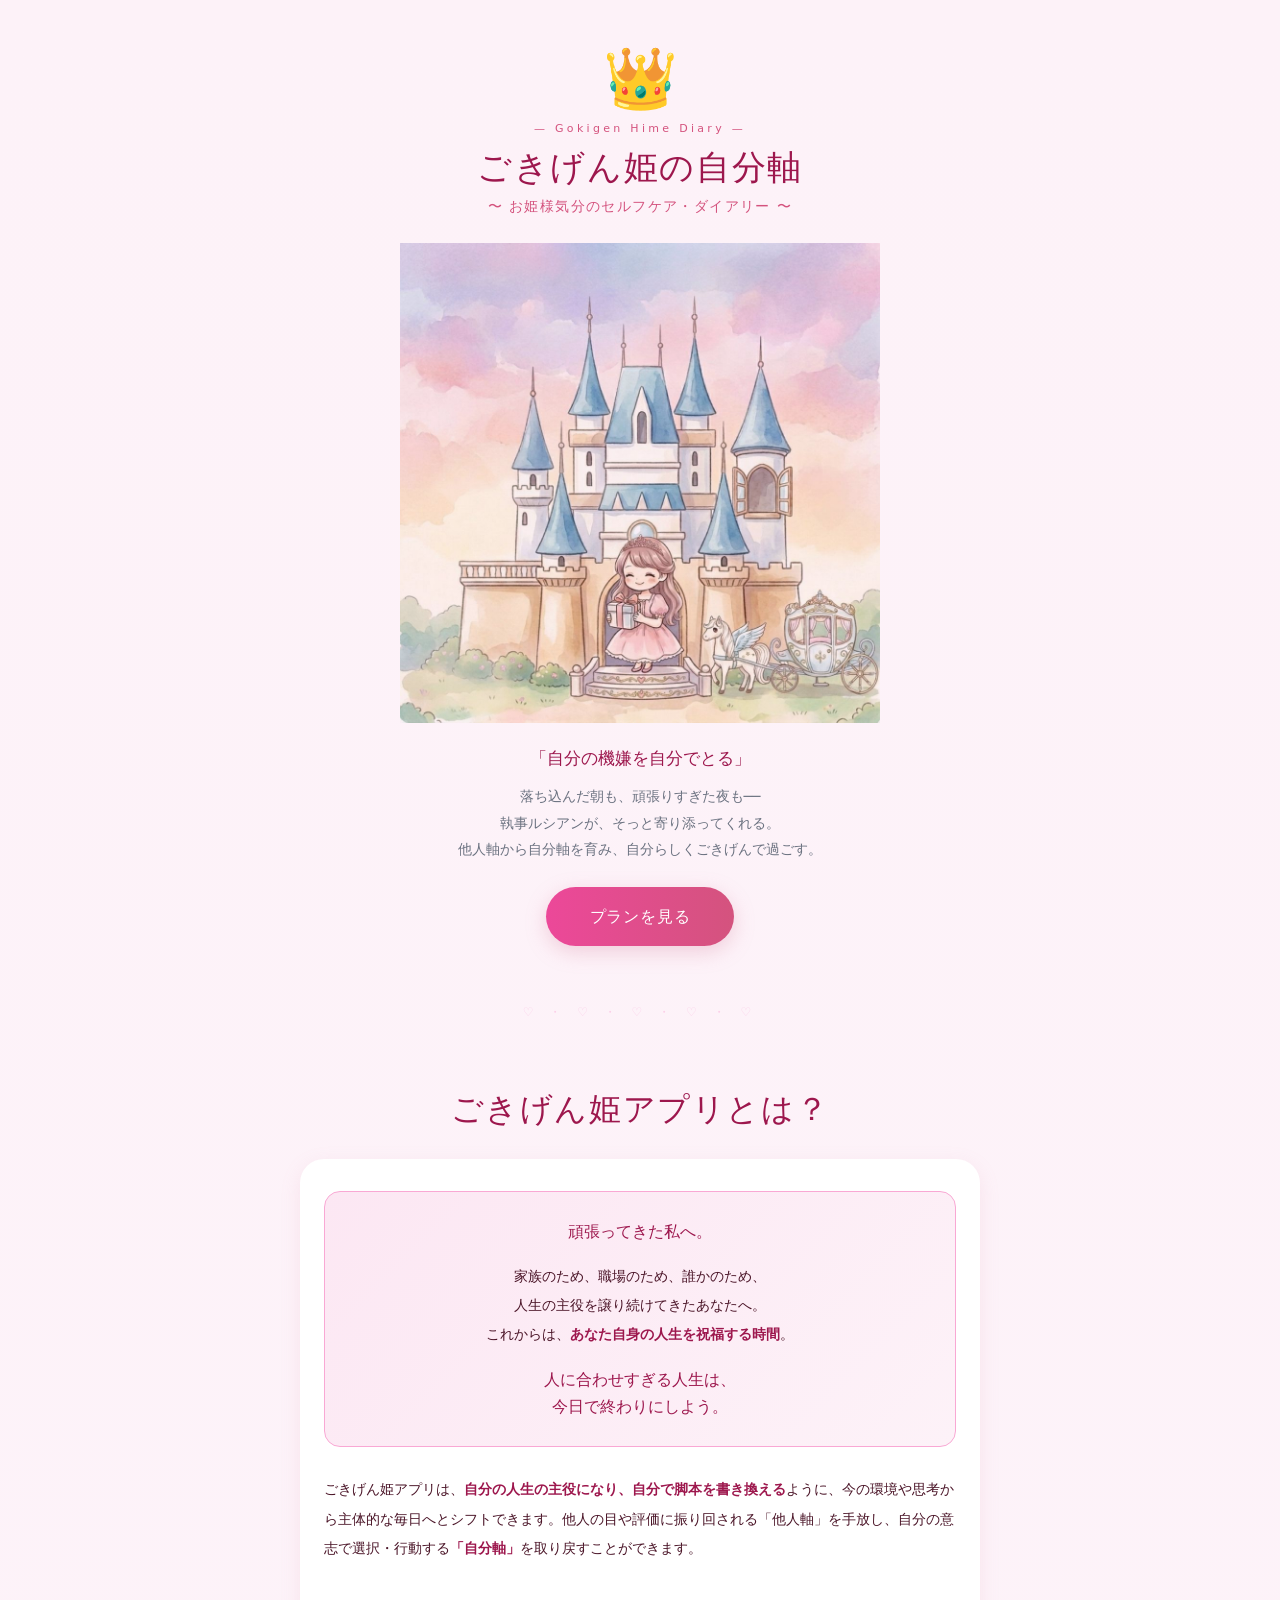
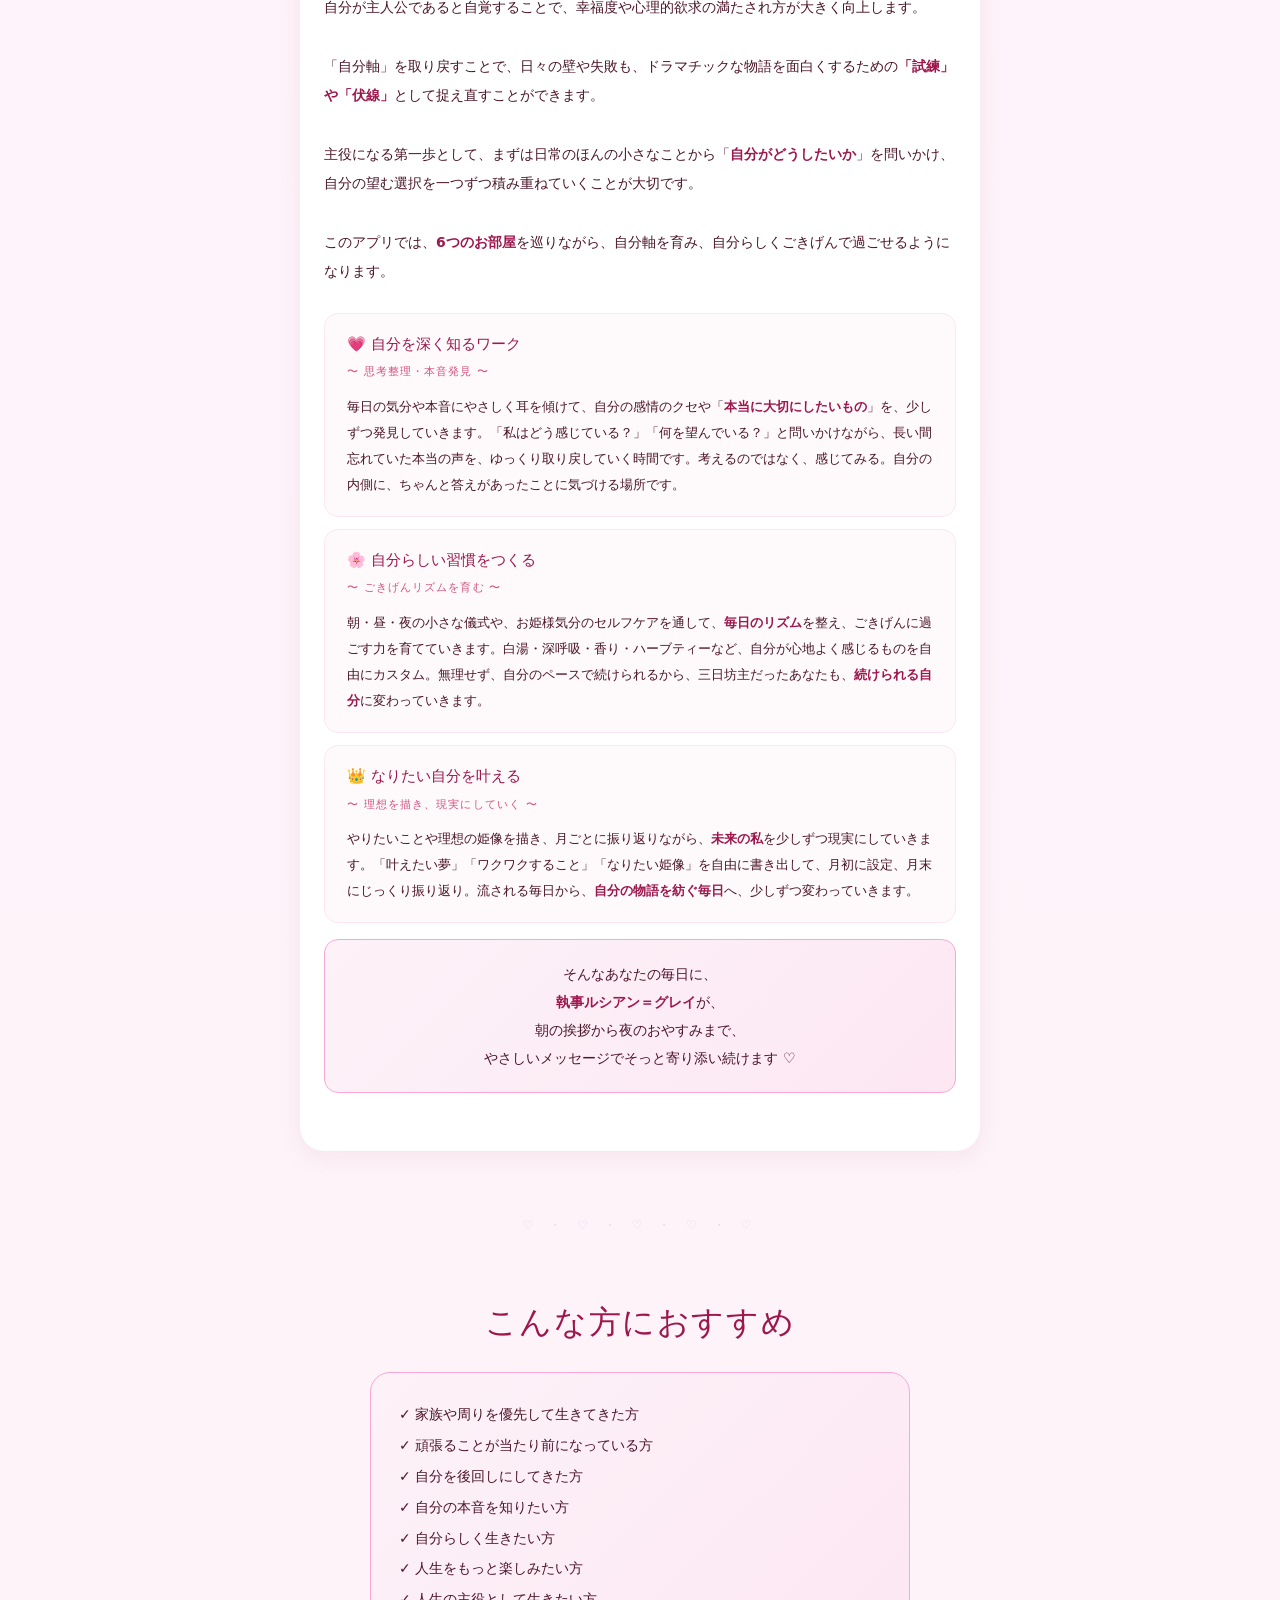
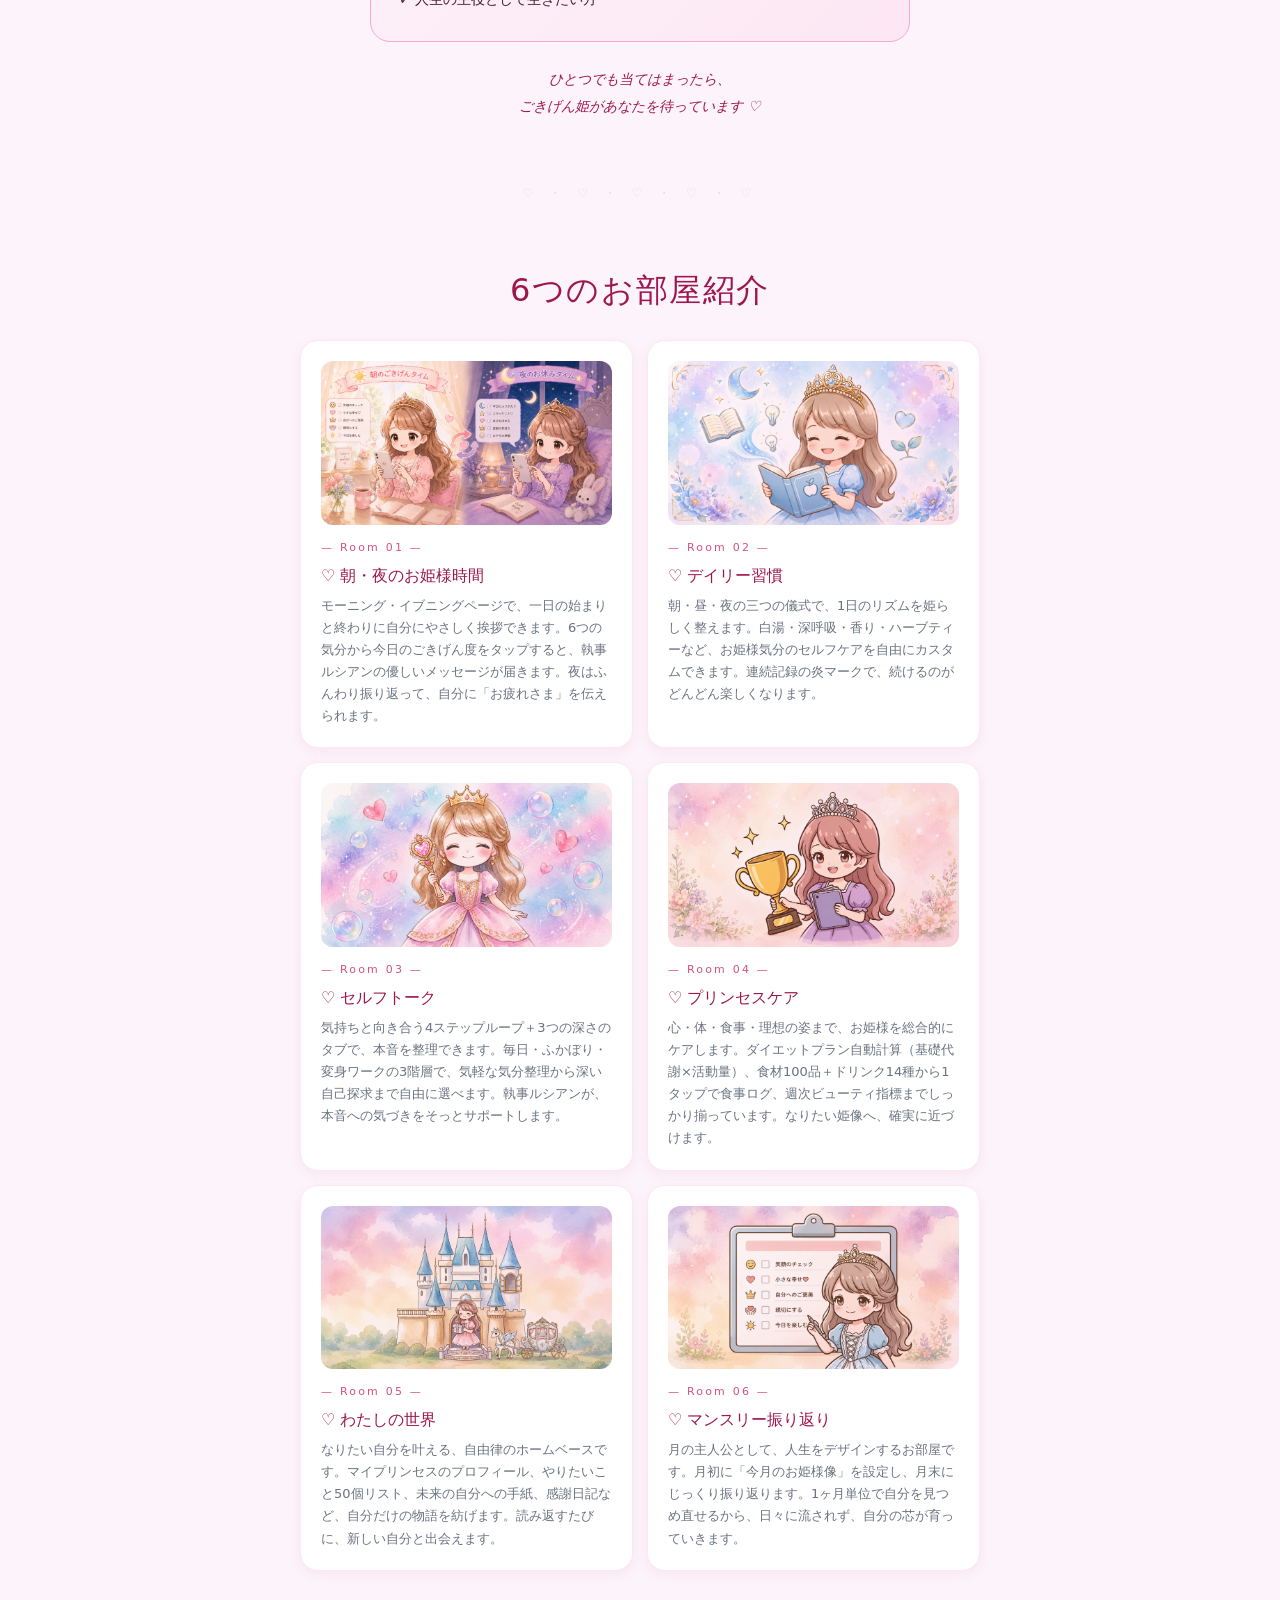
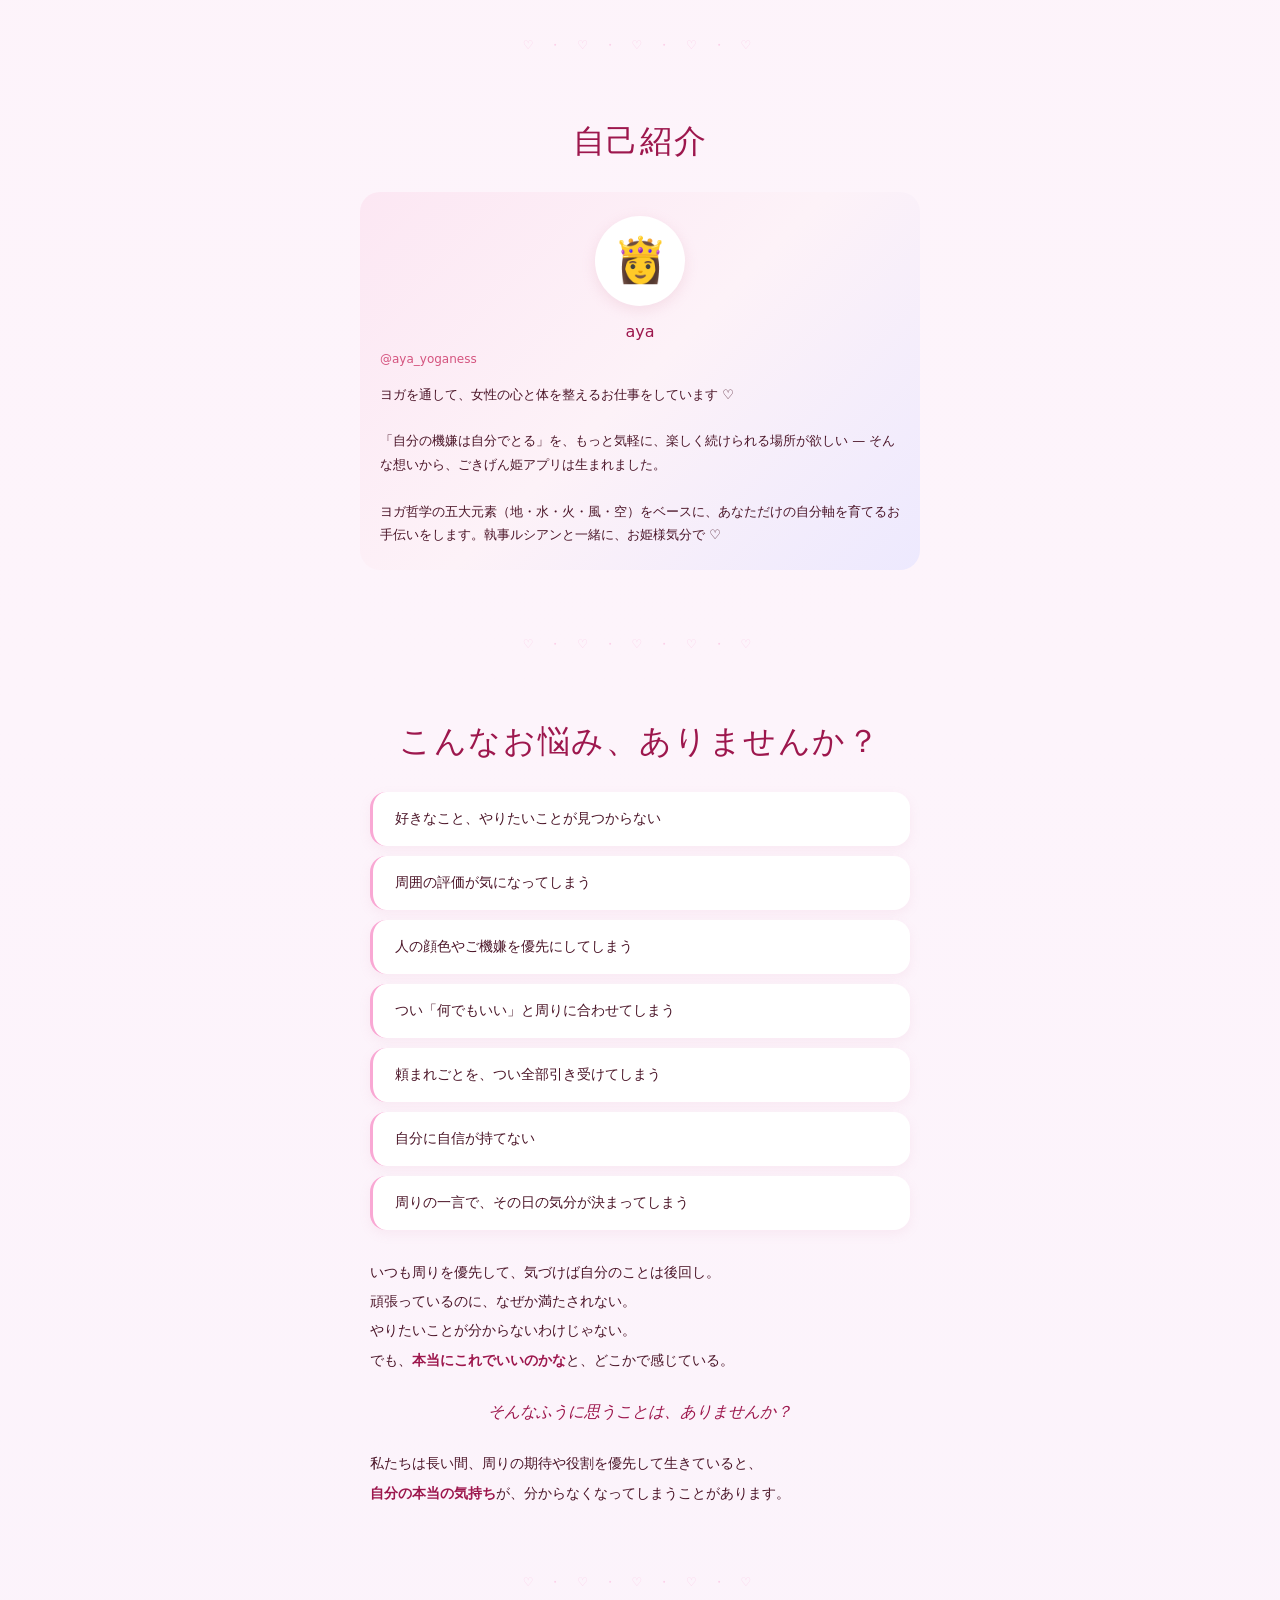
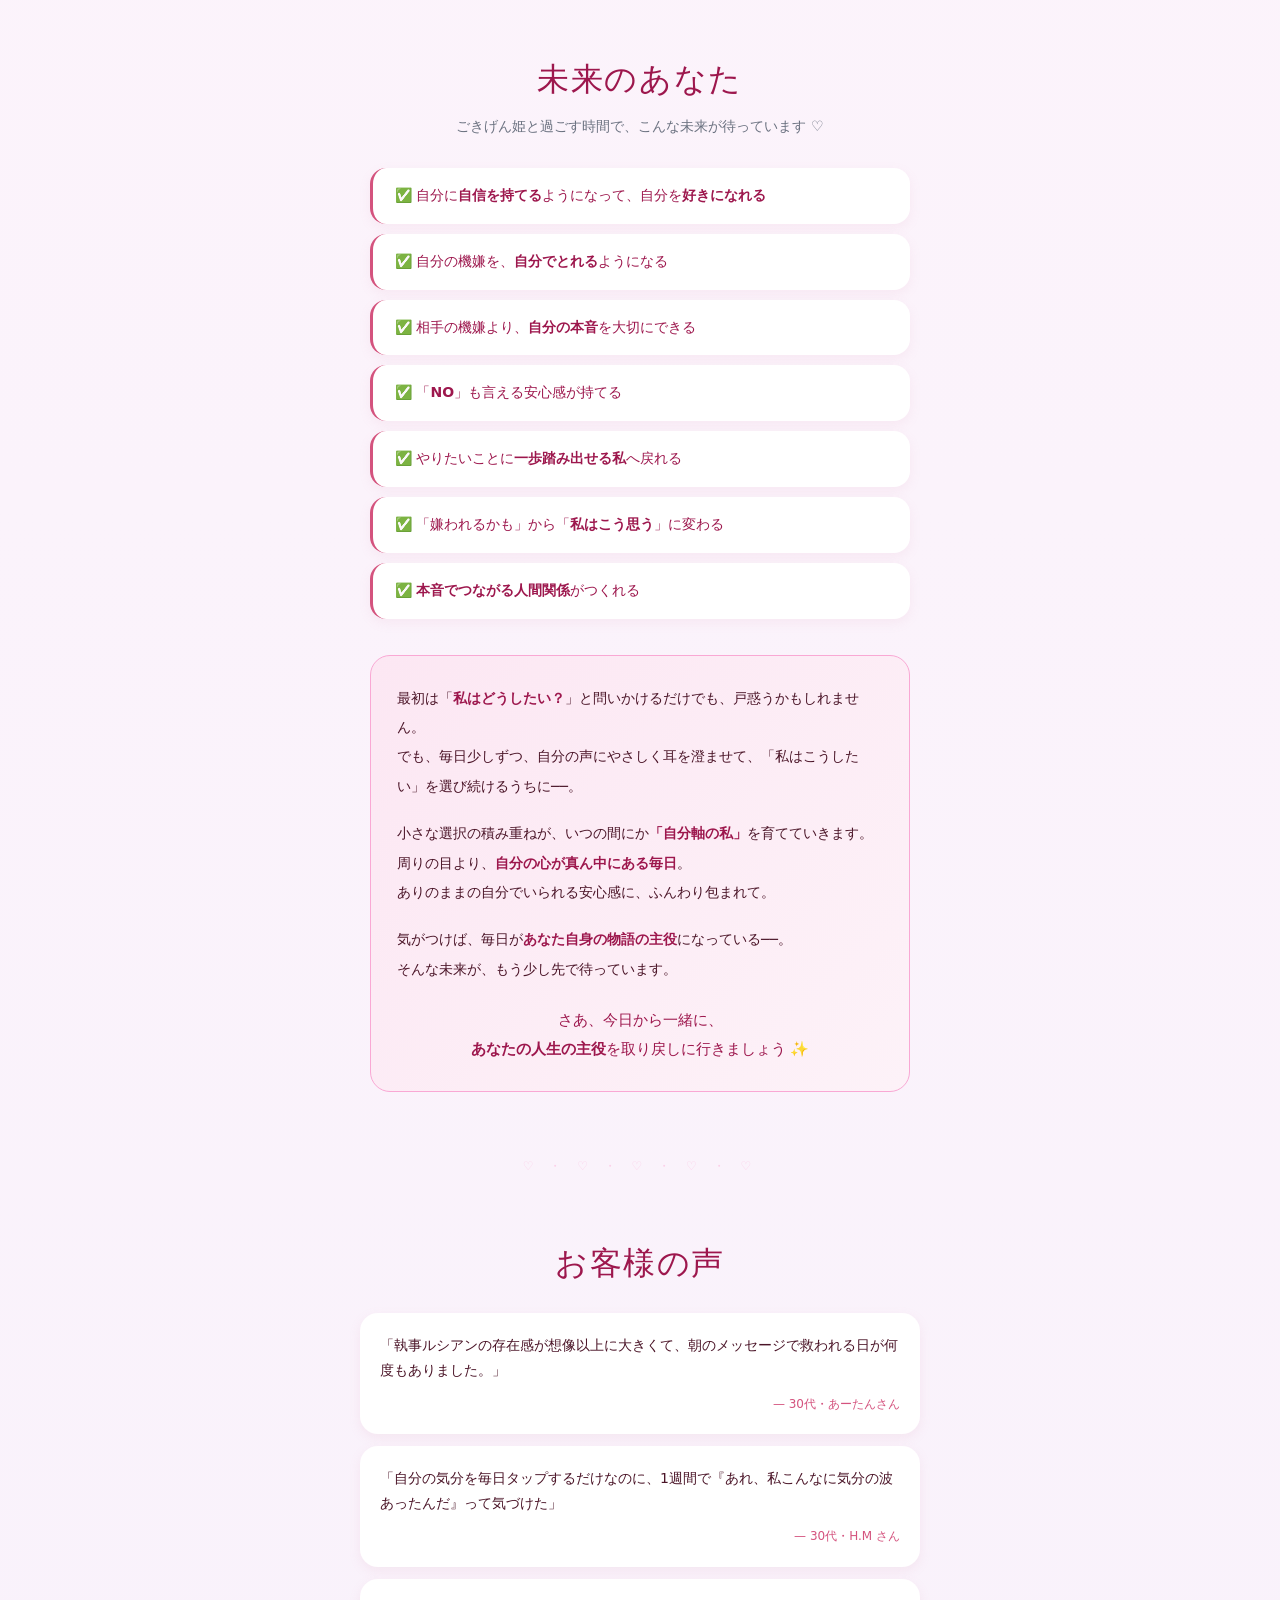
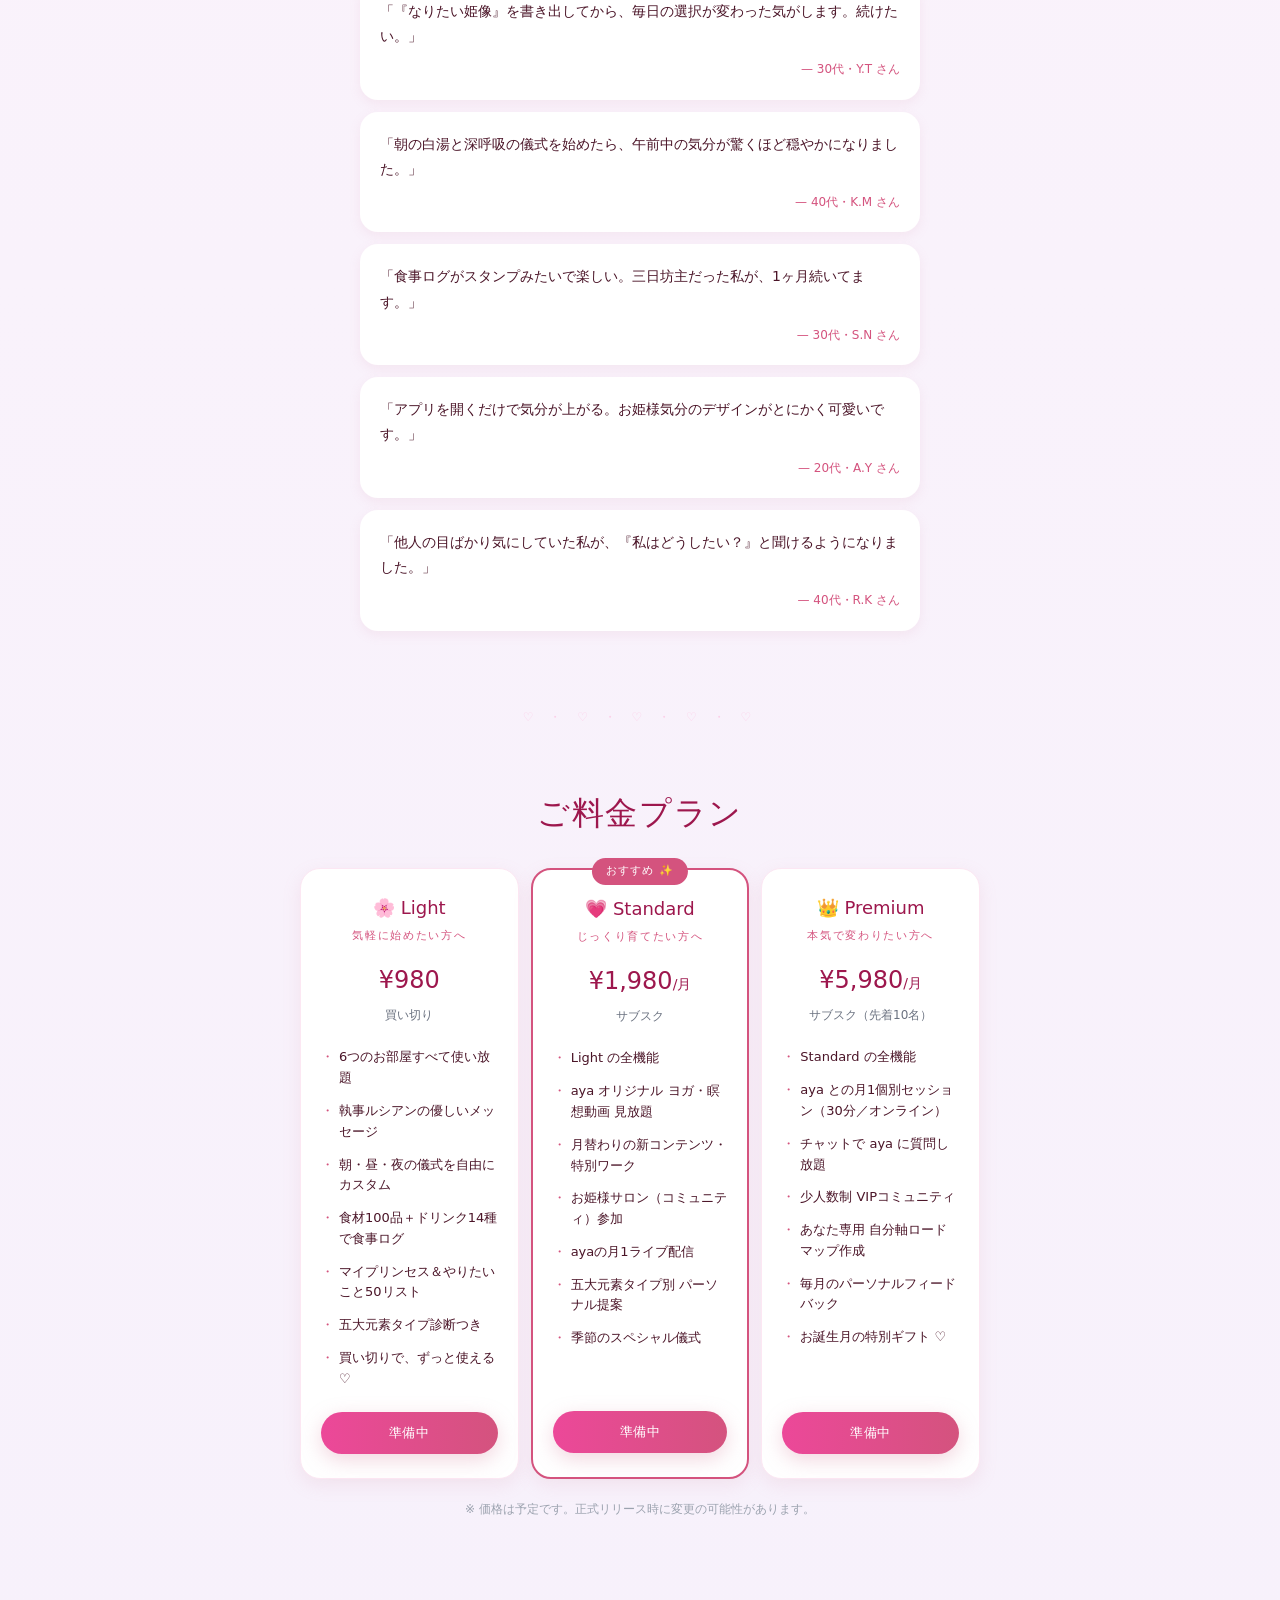
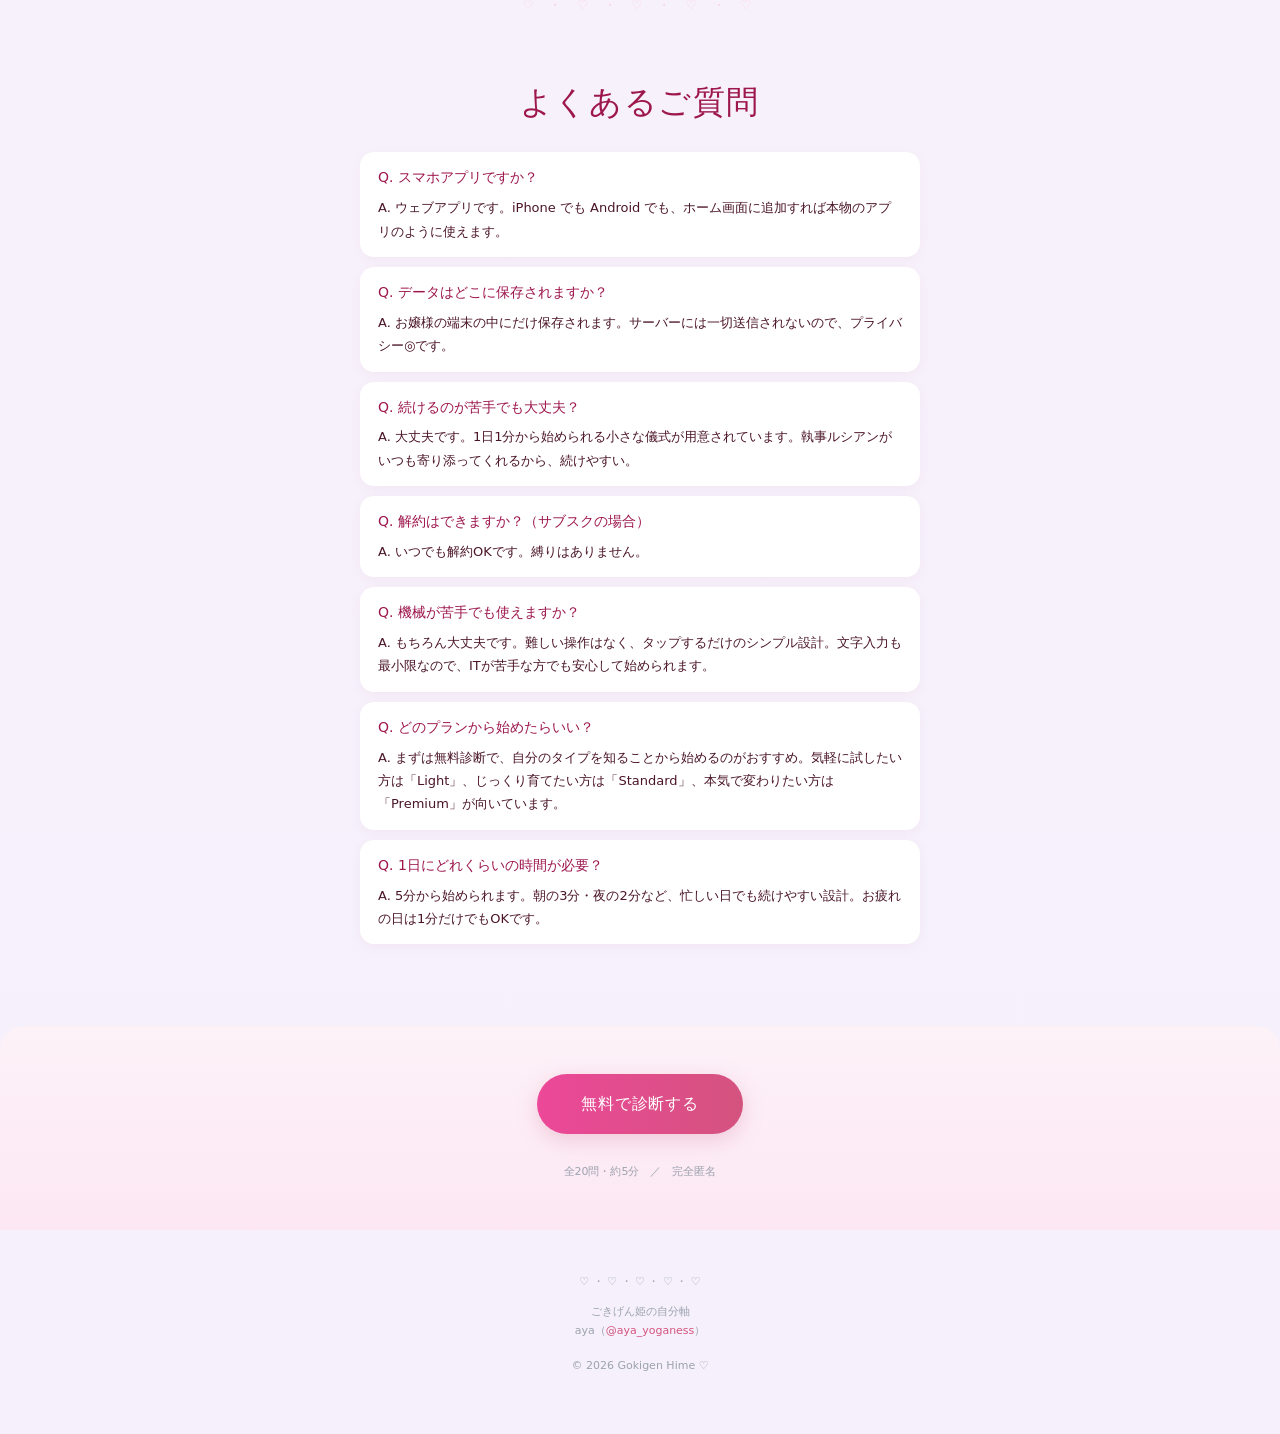
==== commit 9d4c3043: "Add files via upload" ====
--- a/lp/index.html
+++ b/lp/index.html
@@ -172,7 +172,7 @@
       box-shadow: 0 4px 12px rgba(217,138,163,0.12);
       margin-bottom: 12px;
     }
-    .voice-card .voice-quote { font-size: 14px; color: #4b1528; line-height: 1.8; margin: 0 0 10px; font-style: italic; }
+    .voice-card .voice-quote { font-size: 14px; color: #4b1528; line-height: 1.8; margin: 0 0 10px; }
     .voice-card .voice-author { font-size: 12px; color: #d4537e; text-align: right; margin: 0; }
 
     .plan-grid {
@@ -191,6 +191,11 @@
       text-align: center;
       border: 1.5px solid #fce7f3;
       position: relative;
+      display: flex;
+      flex-direction: column;
+    }
+    .plan-card ul {
+      flex: 1;
     }
     .plan-card.recommended { border: 2.5px solid #d4537e; }
     .plan-card .plan-badge {
@@ -534,6 +539,32 @@
         </div>
         <div class="benefit-card">
           <p class="after">✅ <strong>本音でつながる人間関係</strong>がつくれる</p>
+        </div>
+      </div>
+
+      <!-- 未来のストーリー（一つのピンク枠にまとめる） -->
+      <div style="max-width: 540px; margin: 36px auto 0;">
+        <div style="background: linear-gradient(135deg, #fce7f3, #fdf2f8); border-radius: 20px; padding: 28px 26px; text-align: left; border: 1px solid #f9a8d4;">
+          <p style="font-size: 14px; color: #4b1528; line-height: 2.1; margin: 0 0 18px;">
+            最初は「<strong style="color:#9d174d">私はどうしたい？</strong>」と問いかけるだけでも、戸惑うかもしれません。<br/>
+            でも、毎日少しずつ、自分の声にやさしく耳を澄ませて、「私はこうしたい」を選び続けるうちに──。
+          </p>
+
+          <p style="font-size: 14px; color: #4b1528; line-height: 2.1; margin: 0 0 18px;">
+            小さな選択の積み重ねが、いつの間にか<strong style="color:#9d174d">「自分軸の私」</strong>を育てていきます。<br/>
+            周りの目より、<strong style="color:#9d174d">自分の心が真ん中にある毎日</strong>。<br/>
+            ありのままの自分でいられる安心感に、ふんわり包まれて。
+          </p>
+
+          <p style="font-size: 14px; color: #4b1528; line-height: 2.1; margin: 0 0 22px;">
+            気がつけば、毎日が<strong style="color:#9d174d">あなた自身の物語の主役</strong>になっている──。<br/>
+            そんな未来が、もう少し先で待っています。
+          </p>
+
+          <p style="font-size: 15px; color: #9d174d; line-height: 1.9; margin: 0; text-align: center; font-weight: 500;">
+            さあ、今日から一緒に、<br/>
+            <strong>あなたの人生の主役</strong>を取り戻しに行きましょう ✨
+          </p>
         </div>
       </div>
     </div>
@@ -600,9 +631,7 @@
             <li>朝・昼・夜の儀式を自由にカスタム</li>
             <li>食材100品＋ドリンク14種で食事ログ</li>
             <li>マイプリンセス＆やりたいこと50リスト</li>
-            <li>連続記録の炎マークで続くのが楽しい</li>
             <li>五大元素タイプ診断つき</li>
-            <li>データは端末内だけで安心</li>
             <li>買い切りで、ずっと使える ♡</li>
           </ul>
           <a href="#" class="cta-btn" style="font-size: 13px; padding: 10px 24px;">準備中</a>
@@ -622,7 +651,6 @@
             <li>ayaの月1ライブ配信</li>
             <li>五大元素タイプ別 パーソナル提案</li>
             <li>季節のスペシャル儀式</li>
-            <li>新機能 早期アクセス</li>
           </ul>
           <a href="#" class="cta-btn" style="font-size: 13px; padding: 10px 24px;">準備中</a>
         </div>
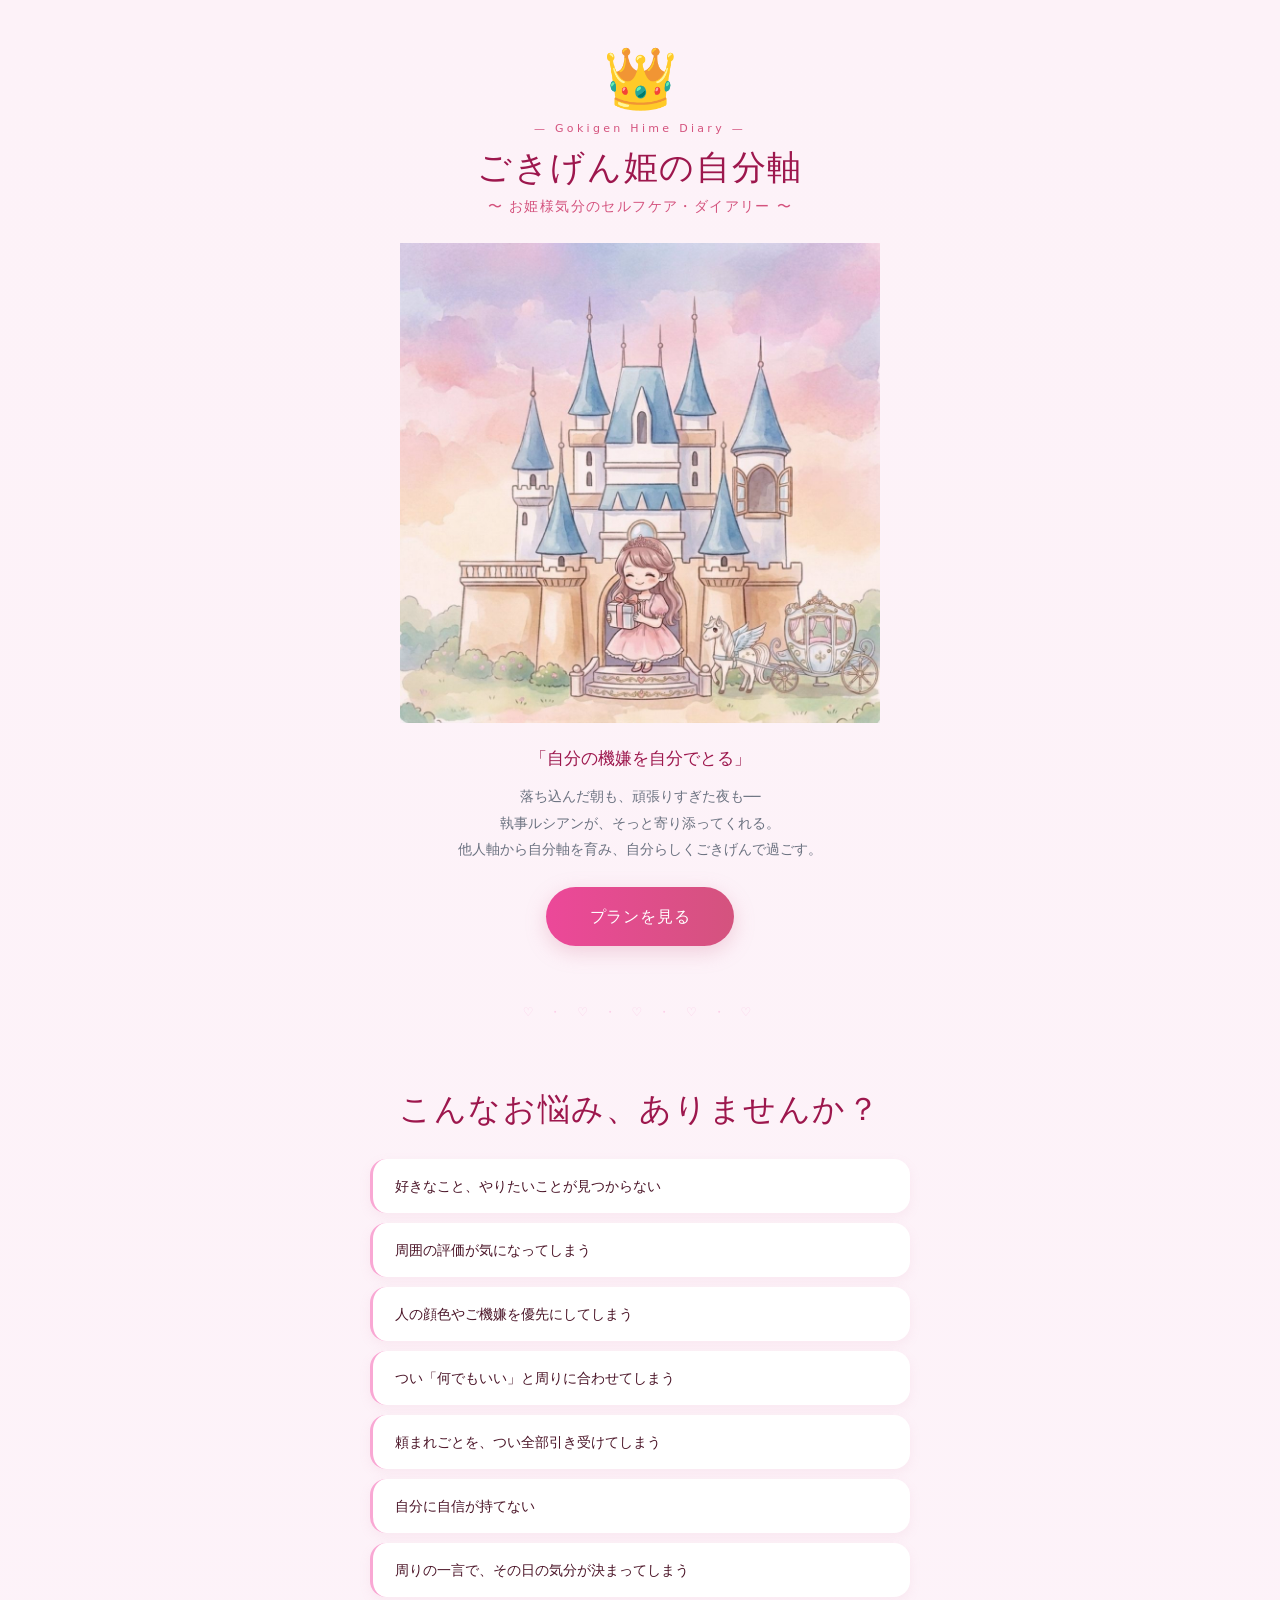
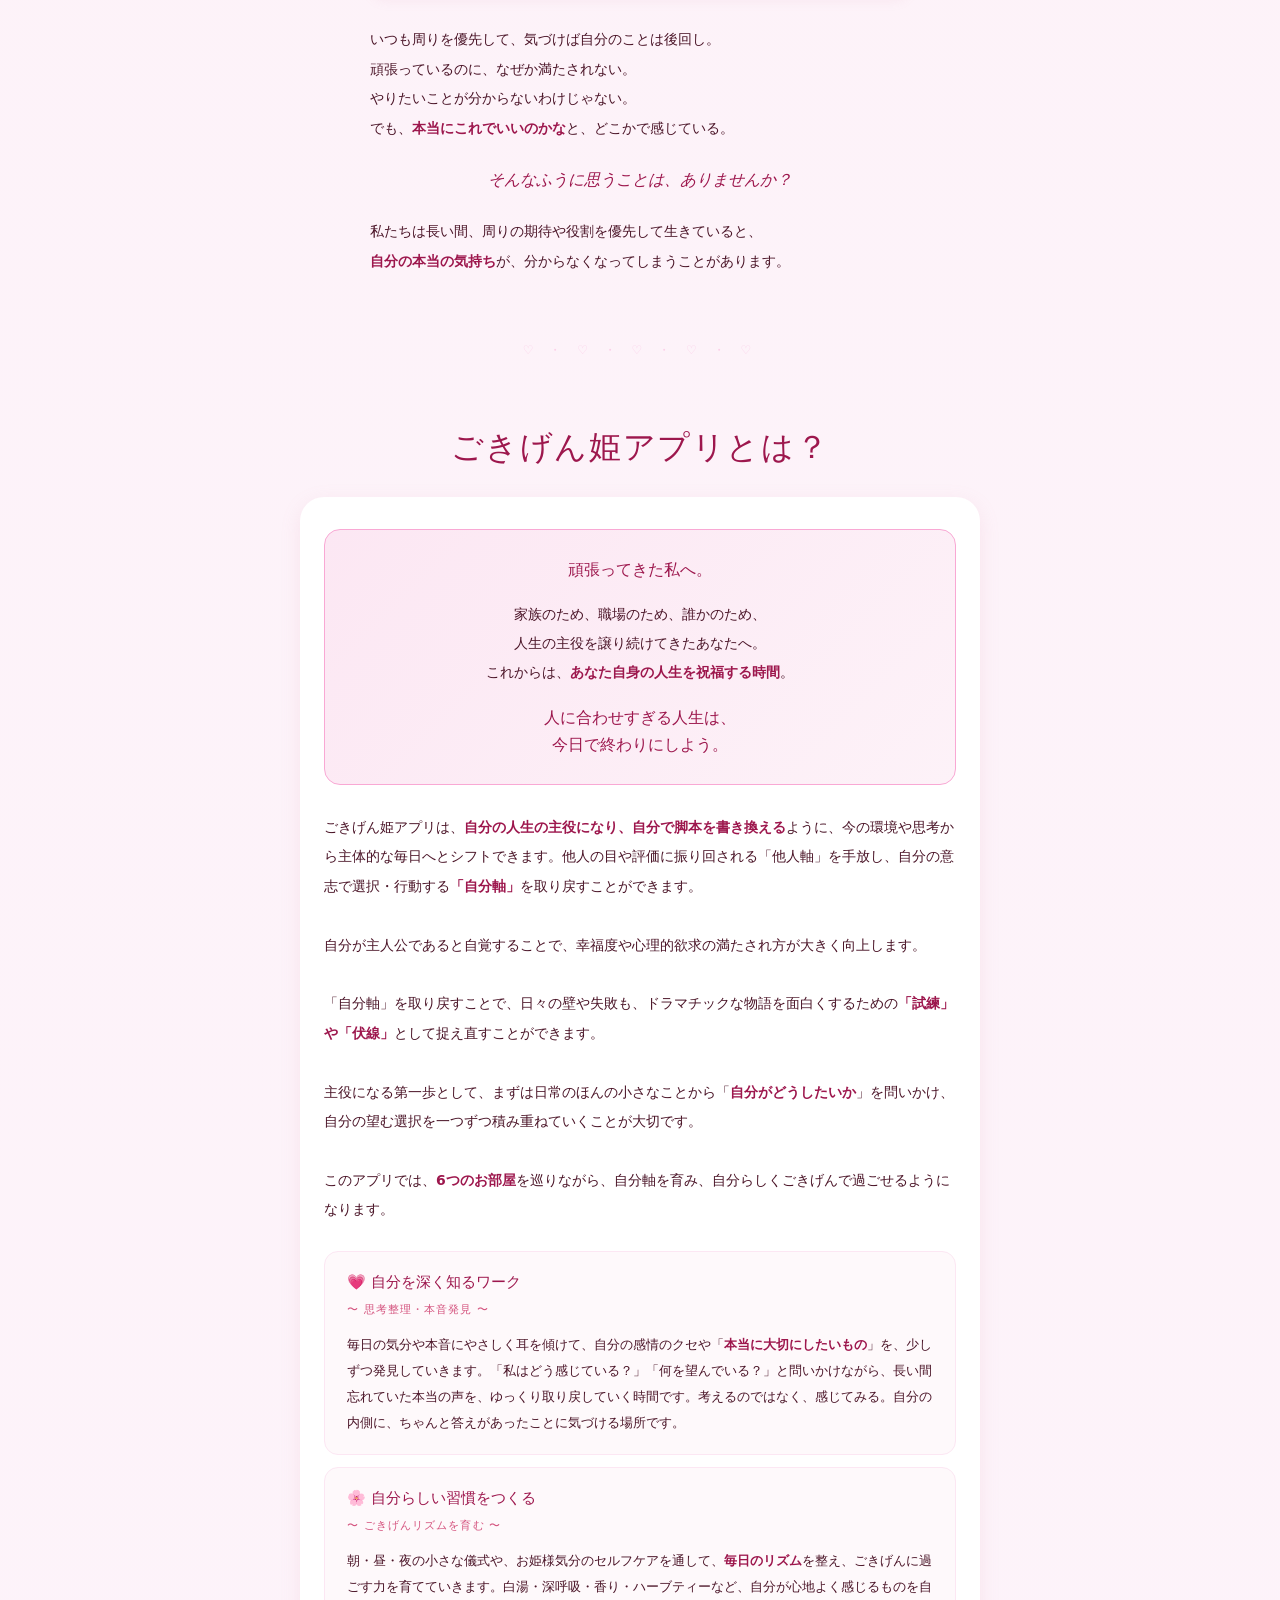
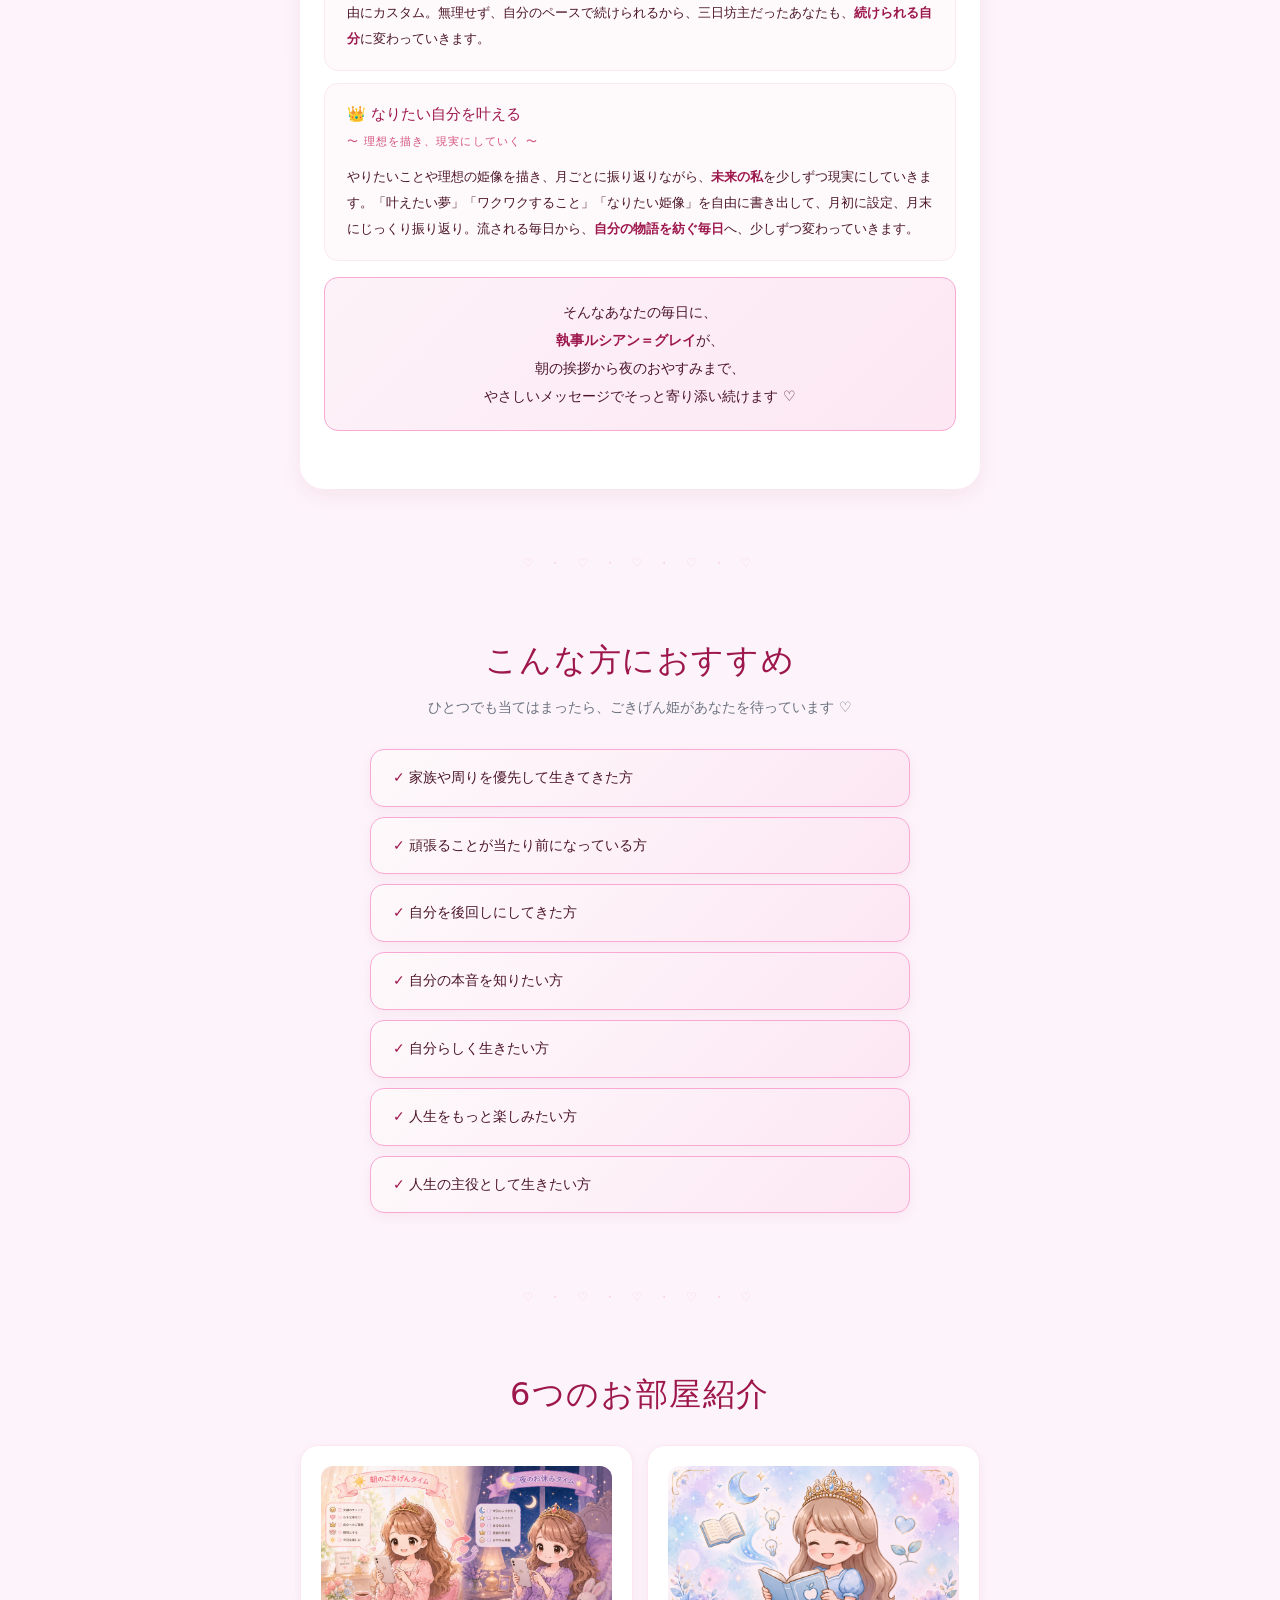
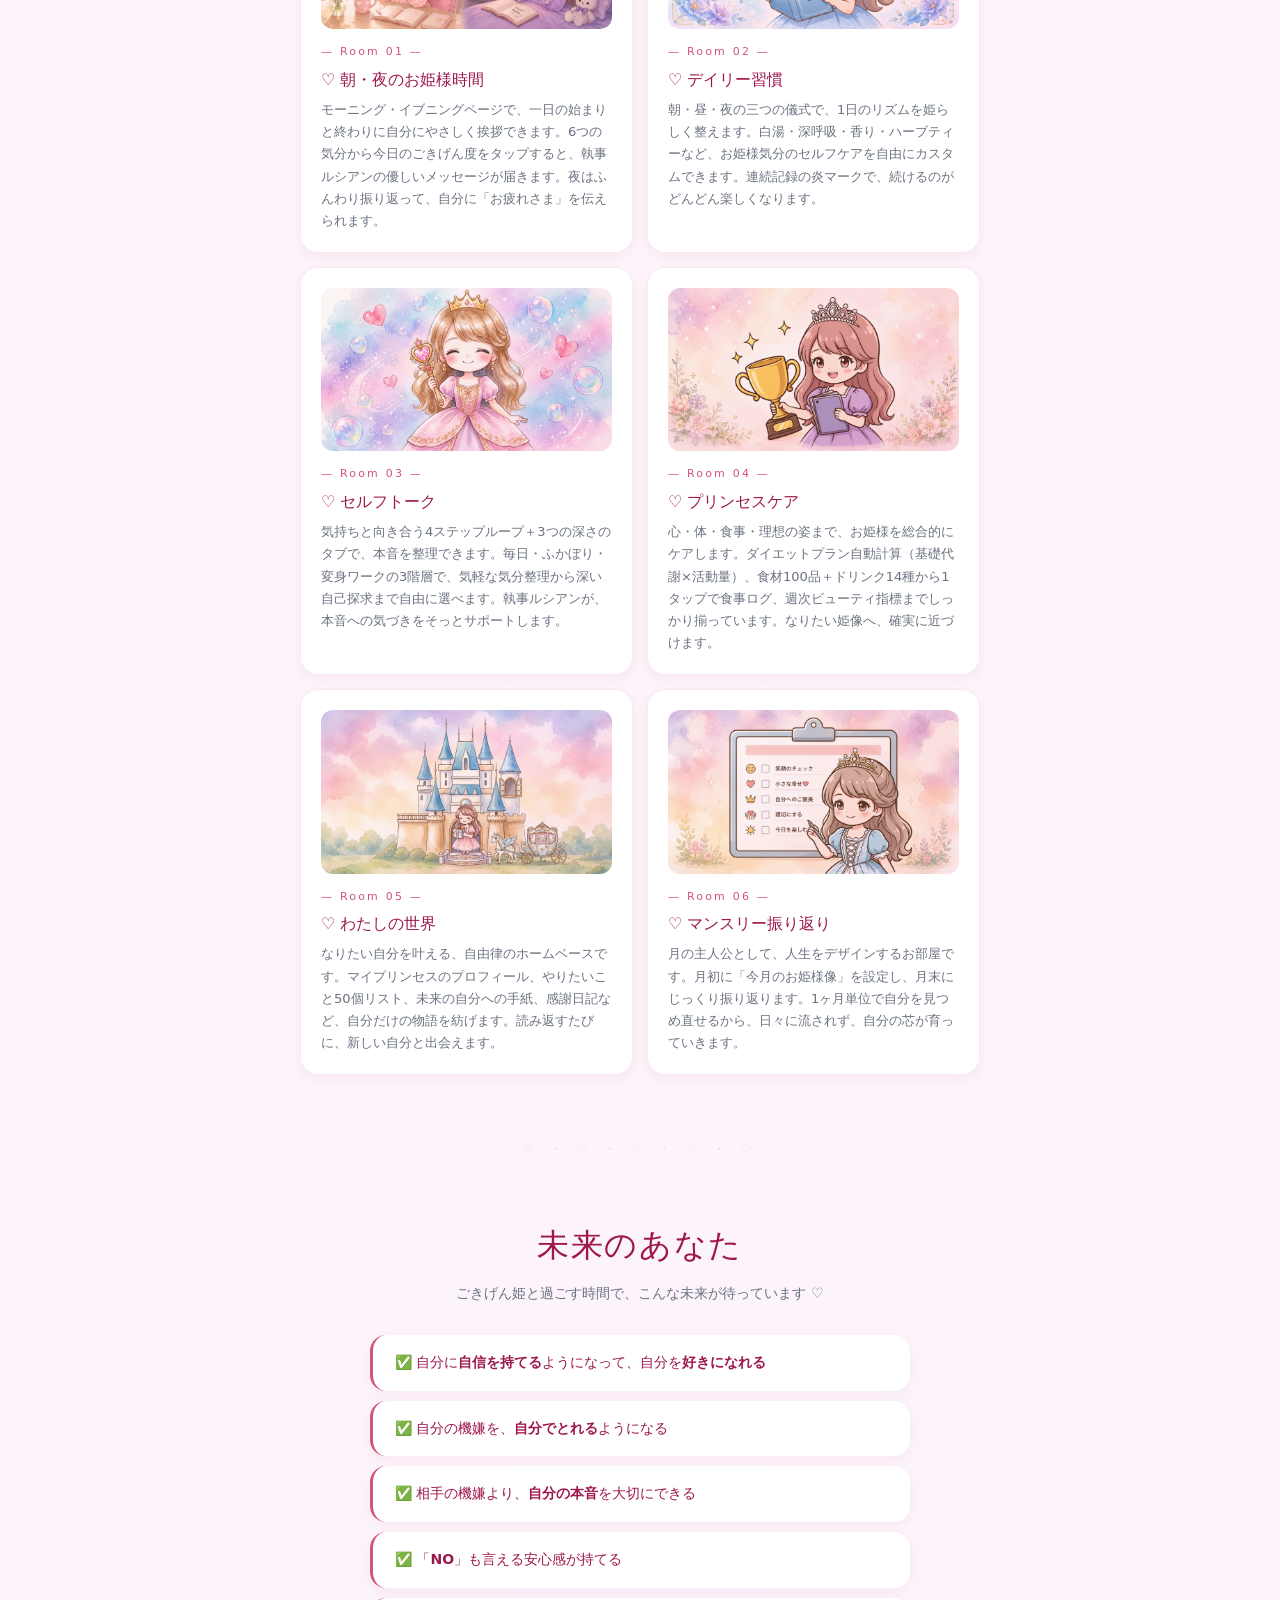
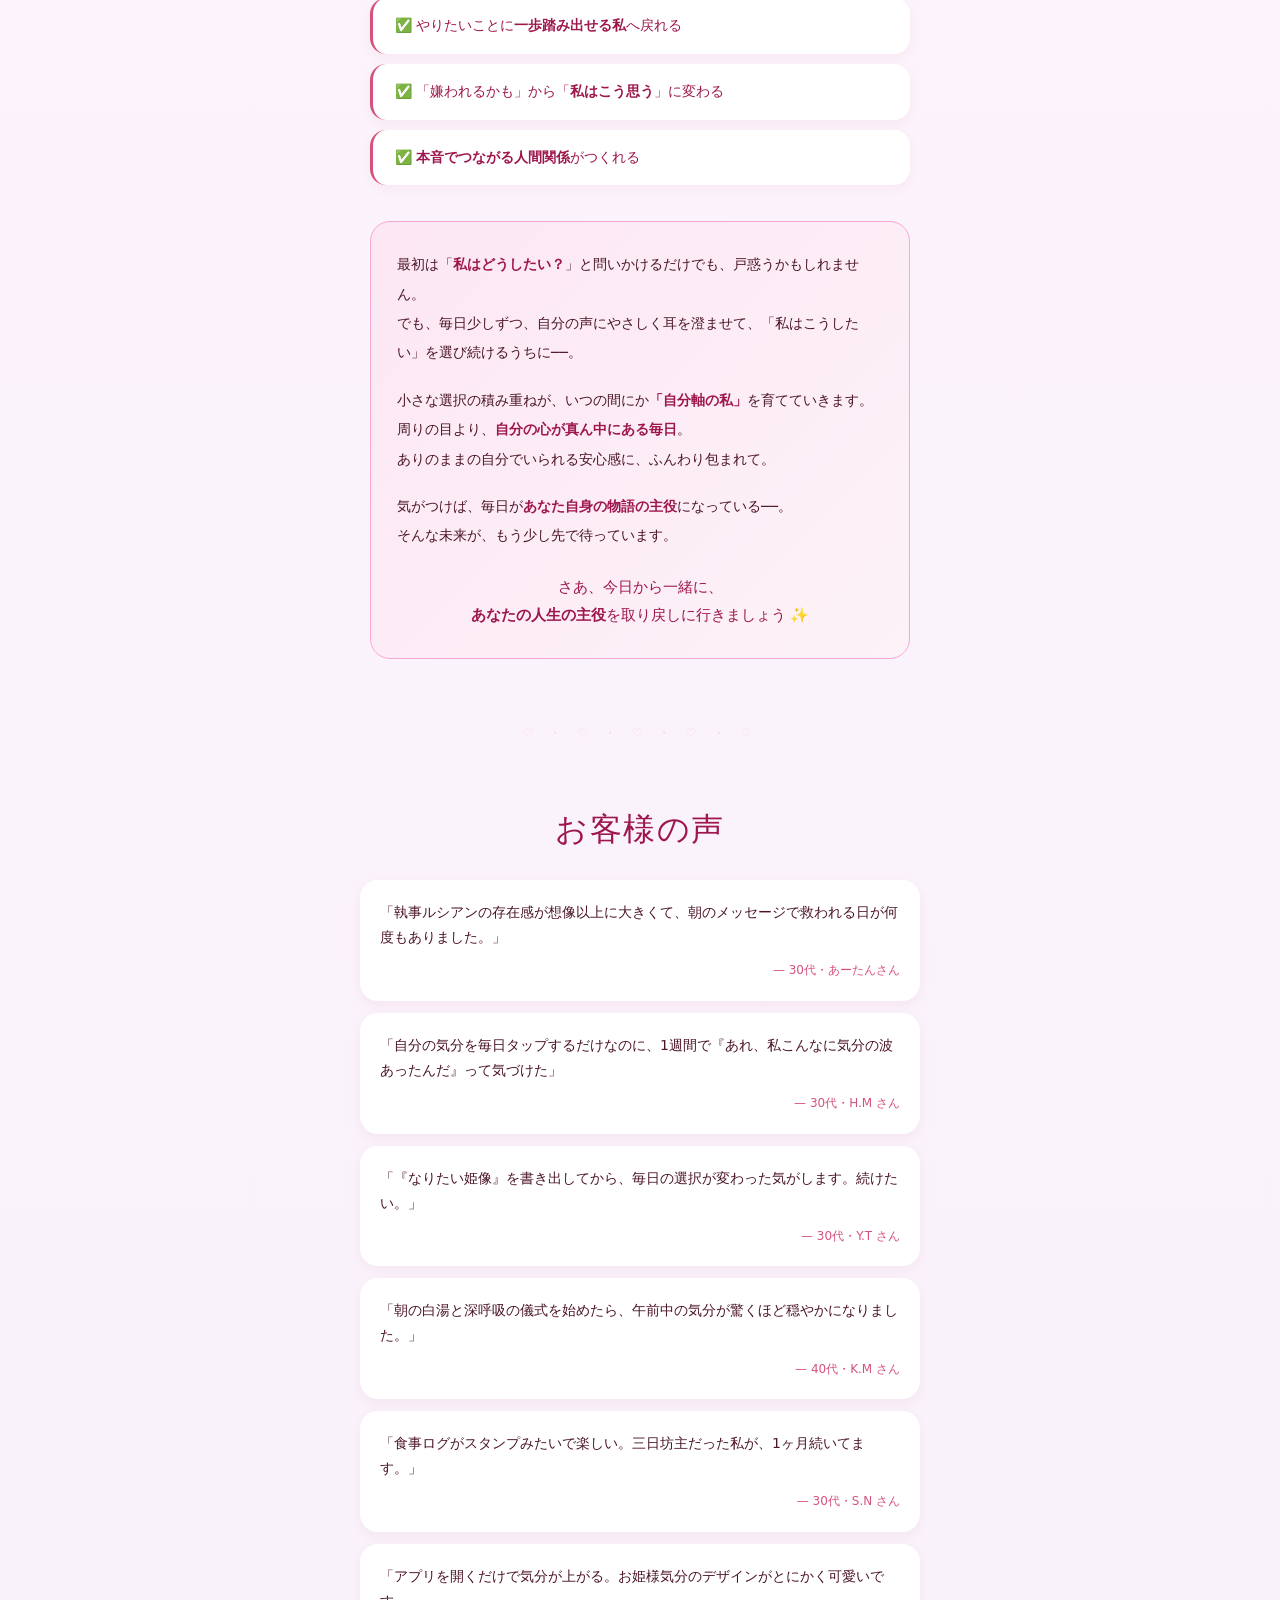
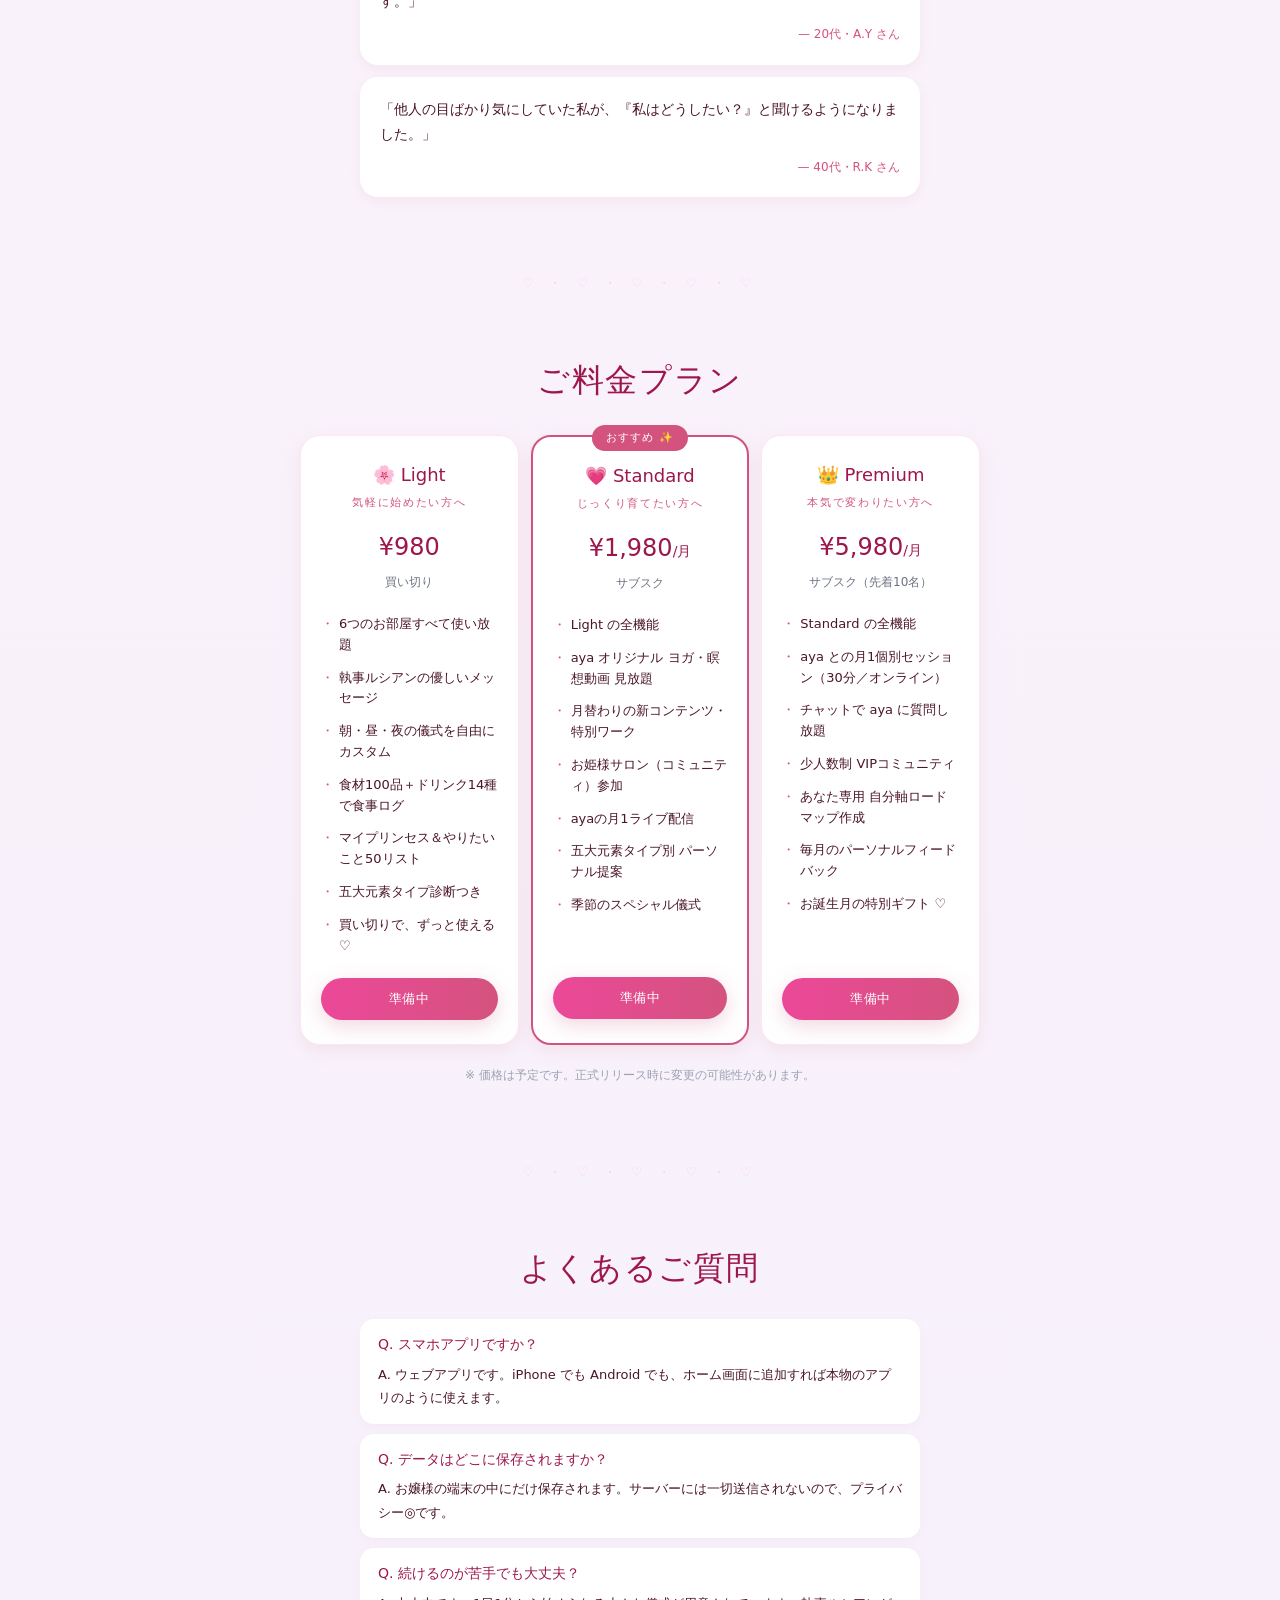
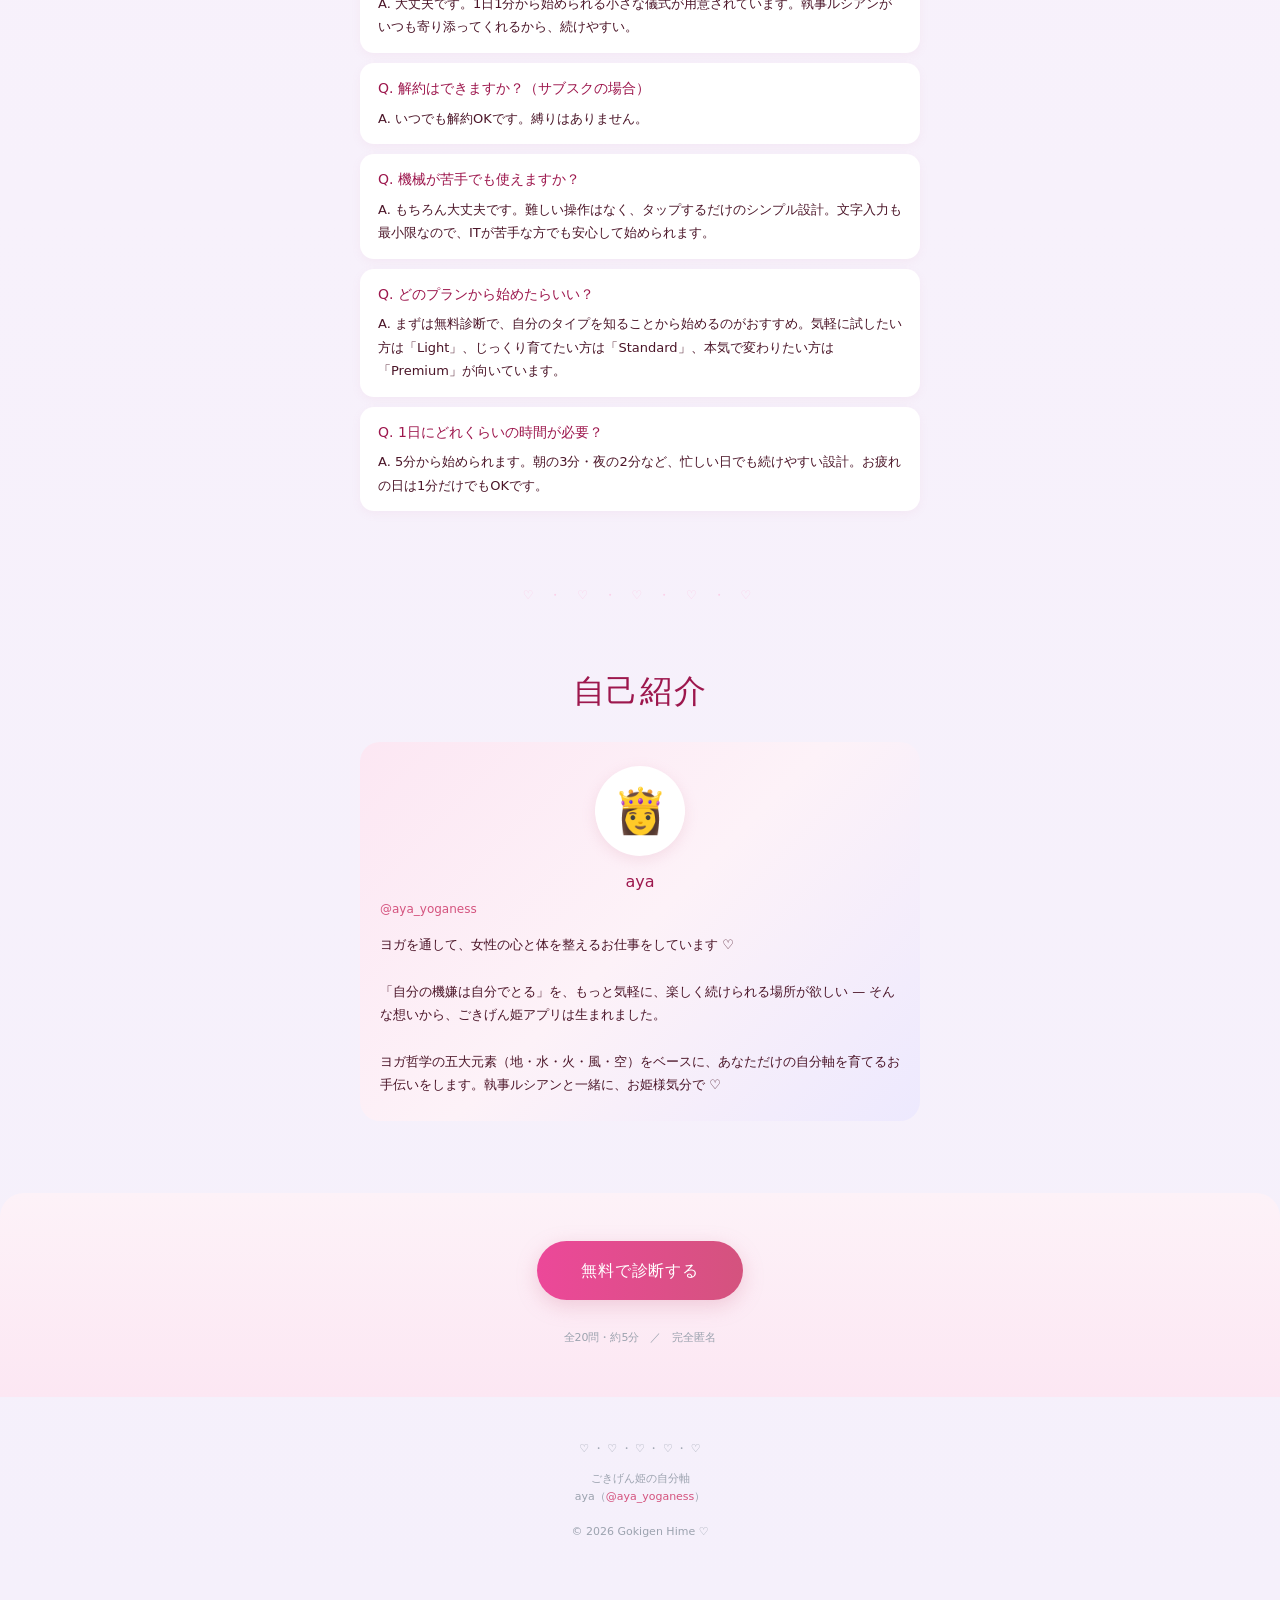
==== commit 5658a06d: "Add files via upload" ====
--- a/lp/index.html
+++ b/lp/index.html
@@ -290,9 +290,60 @@
     <p class="section-divider">♡ ・ ♡ ・ ♡ ・ ♡ ・ ♡</p>
   </div>
 
-  <!-- ============ 並び替え後の新順序 ============ -->
-
-  <!-- ① ごきげん姫アプリとは？ -->
+  <!-- ① こんなお悩み -->
+  <section class="section">
+    <div class="container">
+      <p class="section-lead">— こんなお悩みありませんか？ —</p>
+      <h2 class="section-title">こんなお悩み、ありませんか？</h2>
+      <div style="max-width: 540px; margin: 0 auto;">
+        <div class="pain-card">
+          <p>好きなこと、やりたいことが見つからない</p>
+        </div>
+        <div class="pain-card">
+          <p>周囲の評価が気になってしまう</p>
+        </div>
+        <div class="pain-card">
+          <p>人の顔色やご機嫌を優先にしてしまう</p>
+        </div>
+        <div class="pain-card">
+          <p>つい「何でもいい」と周りに合わせてしまう</p>
+        </div>
+        <div class="pain-card">
+          <p>頼まれごとを、つい全部引き受けてしまう</p>
+        </div>
+        <div class="pain-card">
+          <p>自分に自信が持てない</p>
+        </div>
+        <div class="pain-card">
+          <p>周りの一言で、その日の気分が決まってしまう</p>
+        </div>
+      </div>
+
+      <div style="max-width: 540px; margin: 28px auto 0; text-align: left;">
+        <p style="font-size: 14px; color: #4b1528; line-height: 2.1; margin: 0 0 22px;">
+          いつも周りを優先して、気づけば自分のことは後回し。<br/>
+          頑張っているのに、なぜか満たされない。<br/>
+          やりたいことが分からないわけじゃない。<br/>
+          でも、<strong style="color:#9d174d">本当にこれでいいのかな</strong>と、どこかで感じている。
+        </p>
+
+        <p style="font-size: 16px; color: #9d174d; line-height: 1.9; margin: 0 0 22px; text-align: center; font-style: italic;">
+          そんなふうに思うことは、ありませんか？
+        </p>
+
+        <p style="font-size: 14px; color: #4b1528; line-height: 2.1; margin: 0;">
+          私たちは長い間、周りの期待や役割を優先して生きていると、<br/>
+          <strong style="color:#9d174d">自分の本当の気持ち</strong>が、分からなくなってしまうことがあります。
+        </p>
+      </div>
+    </div>
+  </section>
+
+  <div class="container">
+    <p class="section-divider">♡ ・ ♡ ・ ♡ ・ ♡ ・ ♡</p>
+  </div>
+
+  <!-- ② ごきげん姫アプリとは？ -->
   <section class="section">
     <div class="container">
       <p class="section-lead">— ごきげん姫アプリは —</p>
@@ -365,21 +416,32 @@
     <div class="container">
       <p class="section-lead">— Recommended for you —</p>
       <h2 class="section-title">こんな方におすすめ</h2>
-      <div style="max-width: 540px; margin: 24px auto 0; background: linear-gradient(135deg, #fdf2f8, #fce7f3); border-radius: 20px; padding: 26px 28px; border: 1px solid #f9a8d4;">
-        <p style="font-size: 14px; color: #4b1528; line-height: 2.2; margin: 0;">
-          ✓ 家族や周りを優先して生きてきた方<br/>
-          ✓ 頑張ることが当たり前になっている方<br/>
-          ✓ 自分を後回しにしてきた方<br/>
-          ✓ 自分の本音を知りたい方<br/>
-          ✓ 自分らしく生きたい方<br/>
-          ✓ 人生をもっと楽しみたい方<br/>
-          ✓ 人生の主役として生きたい方
-        </p>
-      </div>
-      <p style="text-align: center; font-size: 14px; color: #9d174d; line-height: 1.9; margin: 24px auto 0; max-width: 540px; font-style: italic;">
-        ひとつでも当てはまったら、<br/>
-        ごきげん姫があなたを待っています ♡
+      <p style="text-align: center; font-size: 14px; color: #6b7280; line-height: 1.9; margin: -16px auto 28px; max-width: 540px;">
+        ひとつでも当てはまったら、ごきげん姫があなたを待っています ♡
       </p>
+      <div style="max-width: 540px; margin: 0 auto;">
+        <div style="background: linear-gradient(135deg, #fef9fb, #fce7f3); border-radius: 14px; padding: 16px 22px; box-shadow: 0 4px 12px rgba(217,138,163,0.12); margin-bottom: 10px; border: 1px solid #f9a8d4;">
+          <p style="font-size: 14px; color: #4b1528; margin: 0; line-height: 1.7;"><strong style="color:#9d174d">✓</strong> 家族や周りを優先して生きてきた方</p>
+        </div>
+        <div style="background: linear-gradient(135deg, #fef9fb, #fce7f3); border-radius: 14px; padding: 16px 22px; box-shadow: 0 4px 12px rgba(217,138,163,0.12); margin-bottom: 10px; border: 1px solid #f9a8d4;">
+          <p style="font-size: 14px; color: #4b1528; margin: 0; line-height: 1.7;"><strong style="color:#9d174d">✓</strong> 頑張ることが当たり前になっている方</p>
+        </div>
+        <div style="background: linear-gradient(135deg, #fef9fb, #fce7f3); border-radius: 14px; padding: 16px 22px; box-shadow: 0 4px 12px rgba(217,138,163,0.12); margin-bottom: 10px; border: 1px solid #f9a8d4;">
+          <p style="font-size: 14px; color: #4b1528; margin: 0; line-height: 1.7;"><strong style="color:#9d174d">✓</strong> 自分を後回しにしてきた方</p>
+        </div>
+        <div style="background: linear-gradient(135deg, #fef9fb, #fce7f3); border-radius: 14px; padding: 16px 22px; box-shadow: 0 4px 12px rgba(217,138,163,0.12); margin-bottom: 10px; border: 1px solid #f9a8d4;">
+          <p style="font-size: 14px; color: #4b1528; margin: 0; line-height: 1.7;"><strong style="color:#9d174d">✓</strong> 自分の本音を知りたい方</p>
+        </div>
+        <div style="background: linear-gradient(135deg, #fef9fb, #fce7f3); border-radius: 14px; padding: 16px 22px; box-shadow: 0 4px 12px rgba(217,138,163,0.12); margin-bottom: 10px; border: 1px solid #f9a8d4;">
+          <p style="font-size: 14px; color: #4b1528; margin: 0; line-height: 1.7;"><strong style="color:#9d174d">✓</strong> 自分らしく生きたい方</p>
+        </div>
+        <div style="background: linear-gradient(135deg, #fef9fb, #fce7f3); border-radius: 14px; padding: 16px 22px; box-shadow: 0 4px 12px rgba(217,138,163,0.12); margin-bottom: 10px; border: 1px solid #f9a8d4;">
+          <p style="font-size: 14px; color: #4b1528; margin: 0; line-height: 1.7;"><strong style="color:#9d174d">✓</strong> 人生をもっと楽しみたい方</p>
+        </div>
+        <div style="background: linear-gradient(135deg, #fef9fb, #fce7f3); border-radius: 14px; padding: 16px 22px; box-shadow: 0 4px 12px rgba(217,138,163,0.12); margin-bottom: 10px; border: 1px solid #f9a8d4;">
+          <p style="font-size: 14px; color: #4b1528; margin: 0; line-height: 1.7;"><strong style="color:#9d174d">✓</strong> 人生の主役として生きたい方</p>
+        </div>
+      </div>
     </div>
   </section>
 
@@ -429,81 +491,6 @@
           <h3>♡ マンスリー振り返り</h3>
           <p class="room-desc">月の主人公として、人生をデザインするお部屋です。月初に「今月のお姫様像」を設定し、月末にじっくり振り返ります。1ヶ月単位で自分を見つめ直せるから、日々に流されず、自分の芯が育っていきます。</p>
         </div>
-      </div>
-    </div>
-  </section>
-
-  <div class="container">
-    <p class="section-divider">♡ ・ ♡ ・ ♡ ・ ♡ ・ ♡</p>
-  </div>
-
-  <!-- ③ 自己紹介 -->
-  <section class="section">
-    <div class="container">
-      <p class="section-lead">— アプリを作った人 —</p>
-      <h2 class="section-title">自己紹介</h2>
-      <div class="creator-card" style="margin-top: 20px; max-width: 560px; margin-left: auto; margin-right: auto;">
-        <div class="creator-img">👸</div>
-        <h3>aya</h3>
-        <p class="creator-handle">@aya_yoganess</p>
-        <p>
-          ヨガを通して、女性の心と体を整えるお仕事をしています ♡<br/><br/>
-          「自分の機嫌は自分でとる」を、もっと気軽に、楽しく続けられる場所が欲しい — そんな想いから、ごきげん姫アプリは生まれました。<br/><br/>
-          ヨガ哲学の五大元素（地・水・火・風・空）をベースに、あなただけの自分軸を育てるお手伝いをします。執事ルシアンと一緒に、お姫様気分で ♡
-        </p>
-      </div>
-    </div>
-  </section>
-
-  <div class="container">
-    <p class="section-divider">♡ ・ ♡ ・ ♡ ・ ♡ ・ ♡</p>
-  </div>
-
-  <!-- ④ お悩み -->
-  <section class="section">
-    <div class="container">
-      <p class="section-lead">— こんなお悩みありませんか？ —</p>
-      <h2 class="section-title">こんなお悩み、ありませんか？</h2>
-      <div style="max-width: 540px; margin: 0 auto;">
-        <div class="pain-card">
-          <p>好きなこと、やりたいことが見つからない</p>
-        </div>
-        <div class="pain-card">
-          <p>周囲の評価が気になってしまう</p>
-        </div>
-        <div class="pain-card">
-          <p>人の顔色やご機嫌を優先にしてしまう</p>
-        </div>
-        <div class="pain-card">
-          <p>つい「何でもいい」と周りに合わせてしまう</p>
-        </div>
-        <div class="pain-card">
-          <p>頼まれごとを、つい全部引き受けてしまう</p>
-        </div>
-        <div class="pain-card">
-          <p>自分に自信が持てない</p>
-        </div>
-        <div class="pain-card">
-          <p>周りの一言で、その日の気分が決まってしまう</p>
-        </div>
-      </div>
-
-      <div style="max-width: 540px; margin: 28px auto 0; text-align: left;">
-        <p style="font-size: 14px; color: #4b1528; line-height: 2.1; margin: 0 0 22px;">
-          いつも周りを優先して、気づけば自分のことは後回し。<br/>
-          頑張っているのに、なぜか満たされない。<br/>
-          やりたいことが分からないわけじゃない。<br/>
-          でも、<strong style="color:#9d174d">本当にこれでいいのかな</strong>と、どこかで感じている。
-        </p>
-
-        <p style="font-size: 16px; color: #9d174d; line-height: 1.9; margin: 0 0 22px; text-align: center; font-style: italic;">
-          そんなふうに思うことは、ありませんか？
-        </p>
-
-        <p style="font-size: 14px; color: #4b1528; line-height: 2.1; margin: 0;">
-          私たちは長い間、周りの期待や役割を優先して生きていると、<br/>
-          <strong style="color:#9d174d">自分の本当の気持ち</strong>が、分からなくなってしまうことがあります。
-        </p>
       </div>
     </div>
   </section>
@@ -719,6 +706,28 @@
     </div>
   </section>
 
+  <div class="container">
+    <p class="section-divider">♡ ・ ♡ ・ ♡ ・ ♡ ・ ♡</p>
+  </div>
+
+  <!-- ⑩ 自己紹介 -->
+  <section class="section">
+    <div class="container">
+      <p class="section-lead">— アプリを作った人 —</p>
+      <h2 class="section-title">自己紹介</h2>
+      <div class="creator-card" style="margin-top: 20px; max-width: 560px; margin-left: auto; margin-right: auto;">
+        <div class="creator-img">👸</div>
+        <h3>aya</h3>
+        <p class="creator-handle">@aya_yoganess</p>
+        <p>
+          ヨガを通して、女性の心と体を整えるお仕事をしています ♡<br/><br/>
+          「自分の機嫌は自分でとる」を、もっと気軽に、楽しく続けられる場所が欲しい — そんな想いから、ごきげん姫アプリは生まれました。<br/><br/>
+          ヨガ哲学の五大元素（地・水・火・風・空）をベースに、あなただけの自分軸を育てるお手伝いをします。執事ルシアンと一緒に、お姫様気分で ♡
+        </p>
+      </div>
+    </div>
+  </section>
+
   <section class="footer-cta">
     <a href="../shindan/" class="cta-btn" style="margin-bottom: 12px;">無料で診断する</a>
     <p style="font-size: 11px; color: #9ca3af; margin: 16px 0 0;">
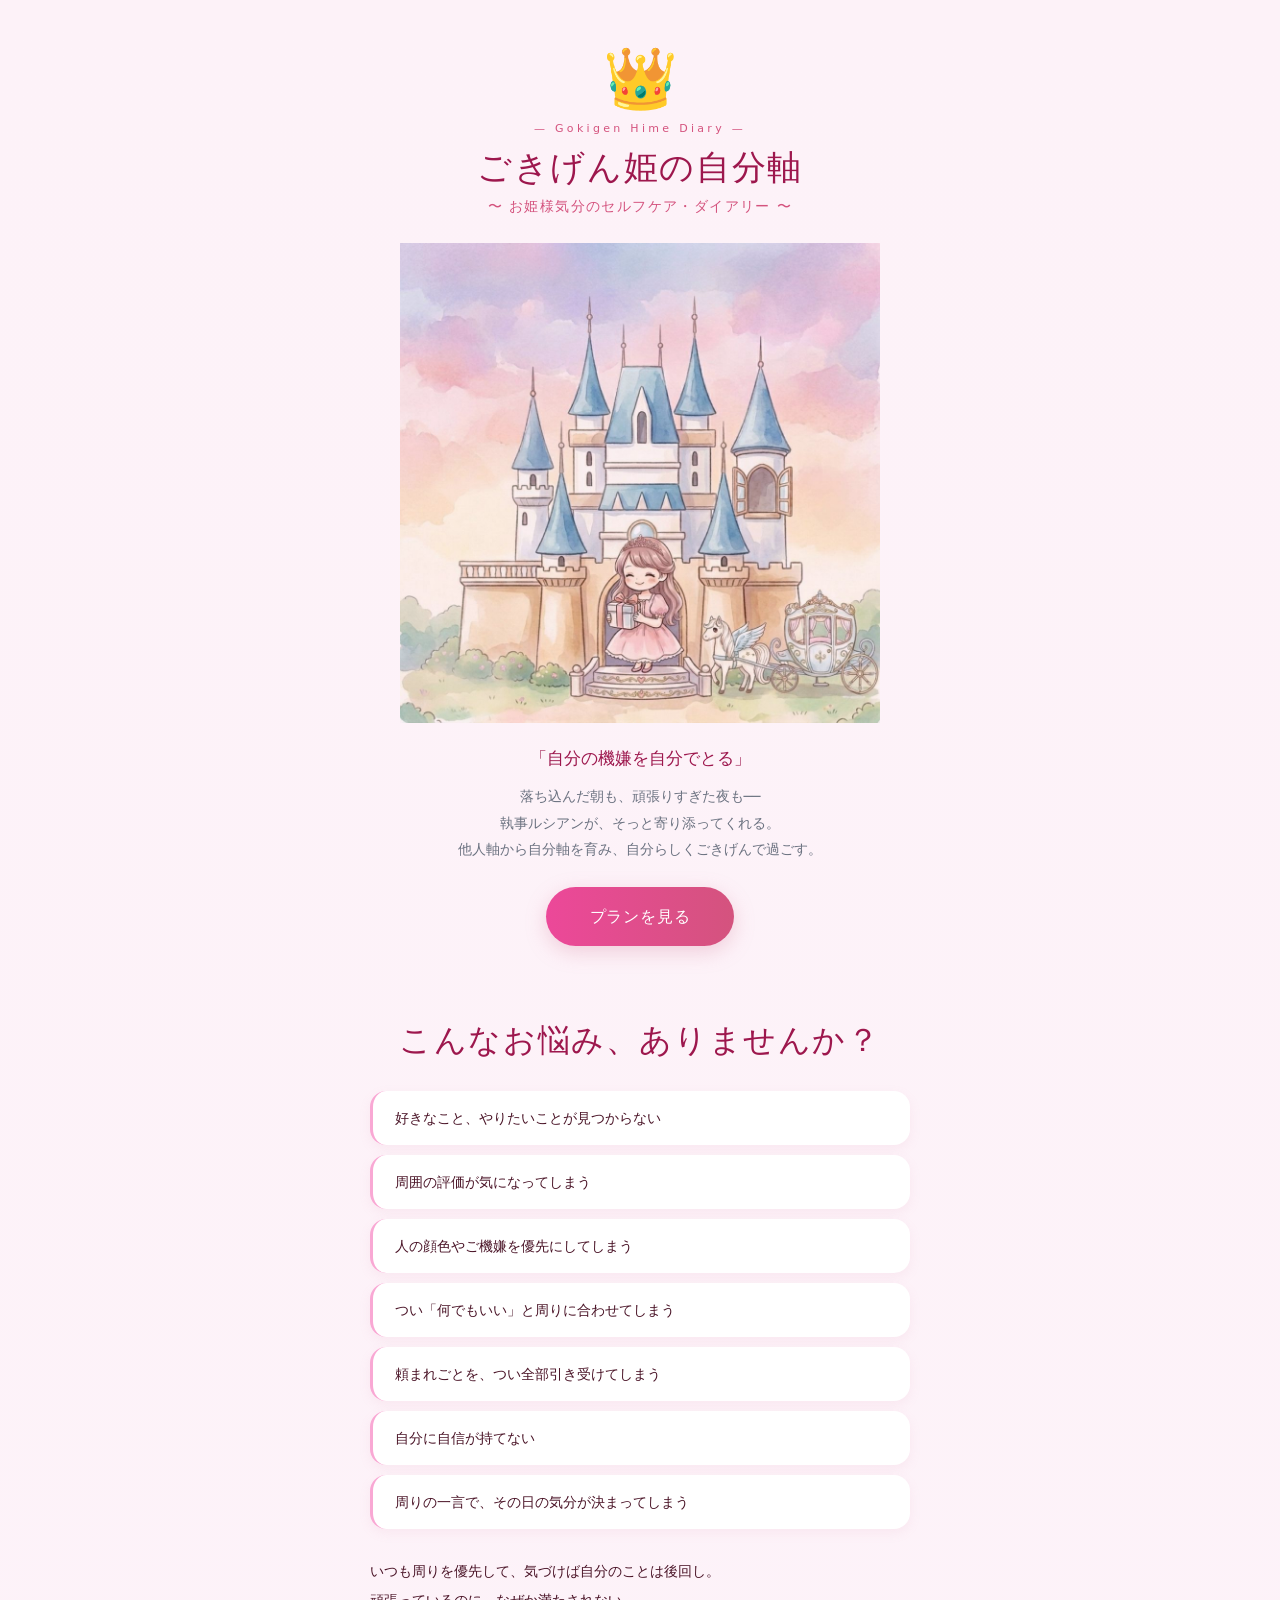
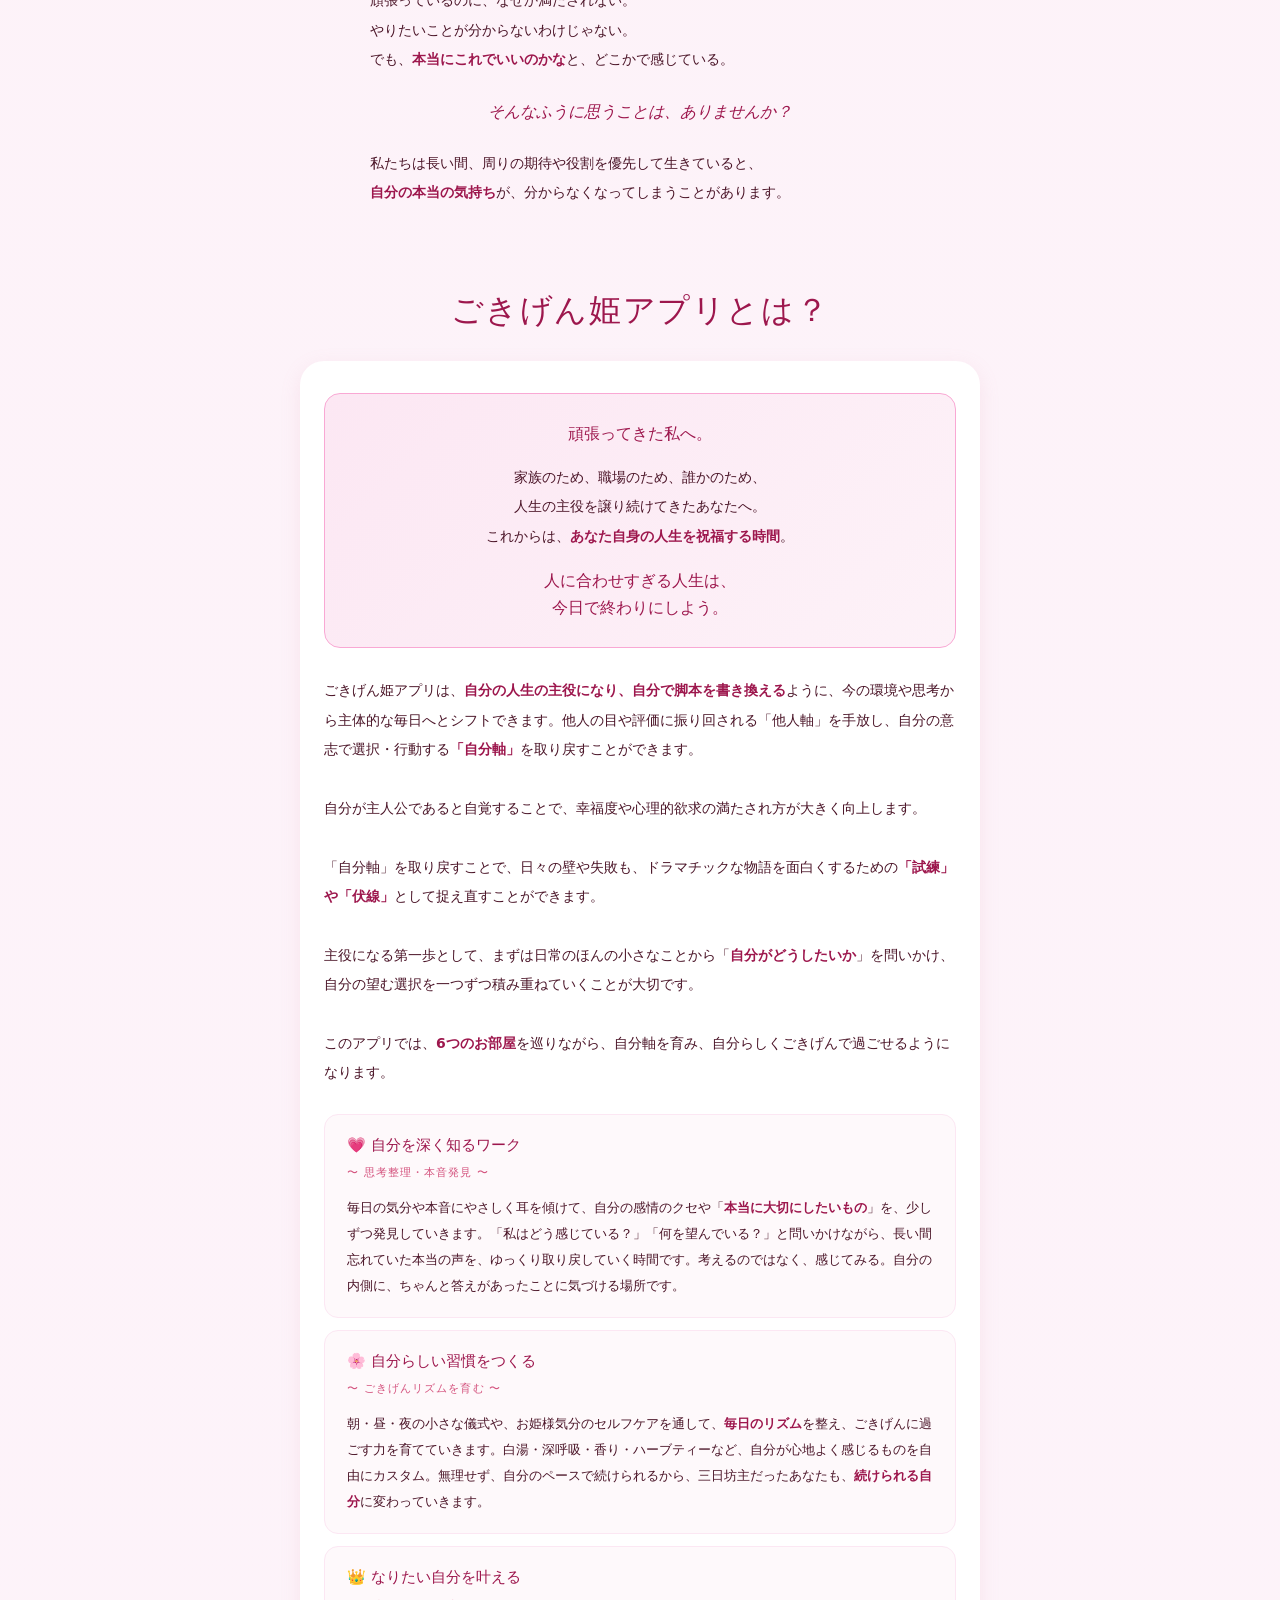
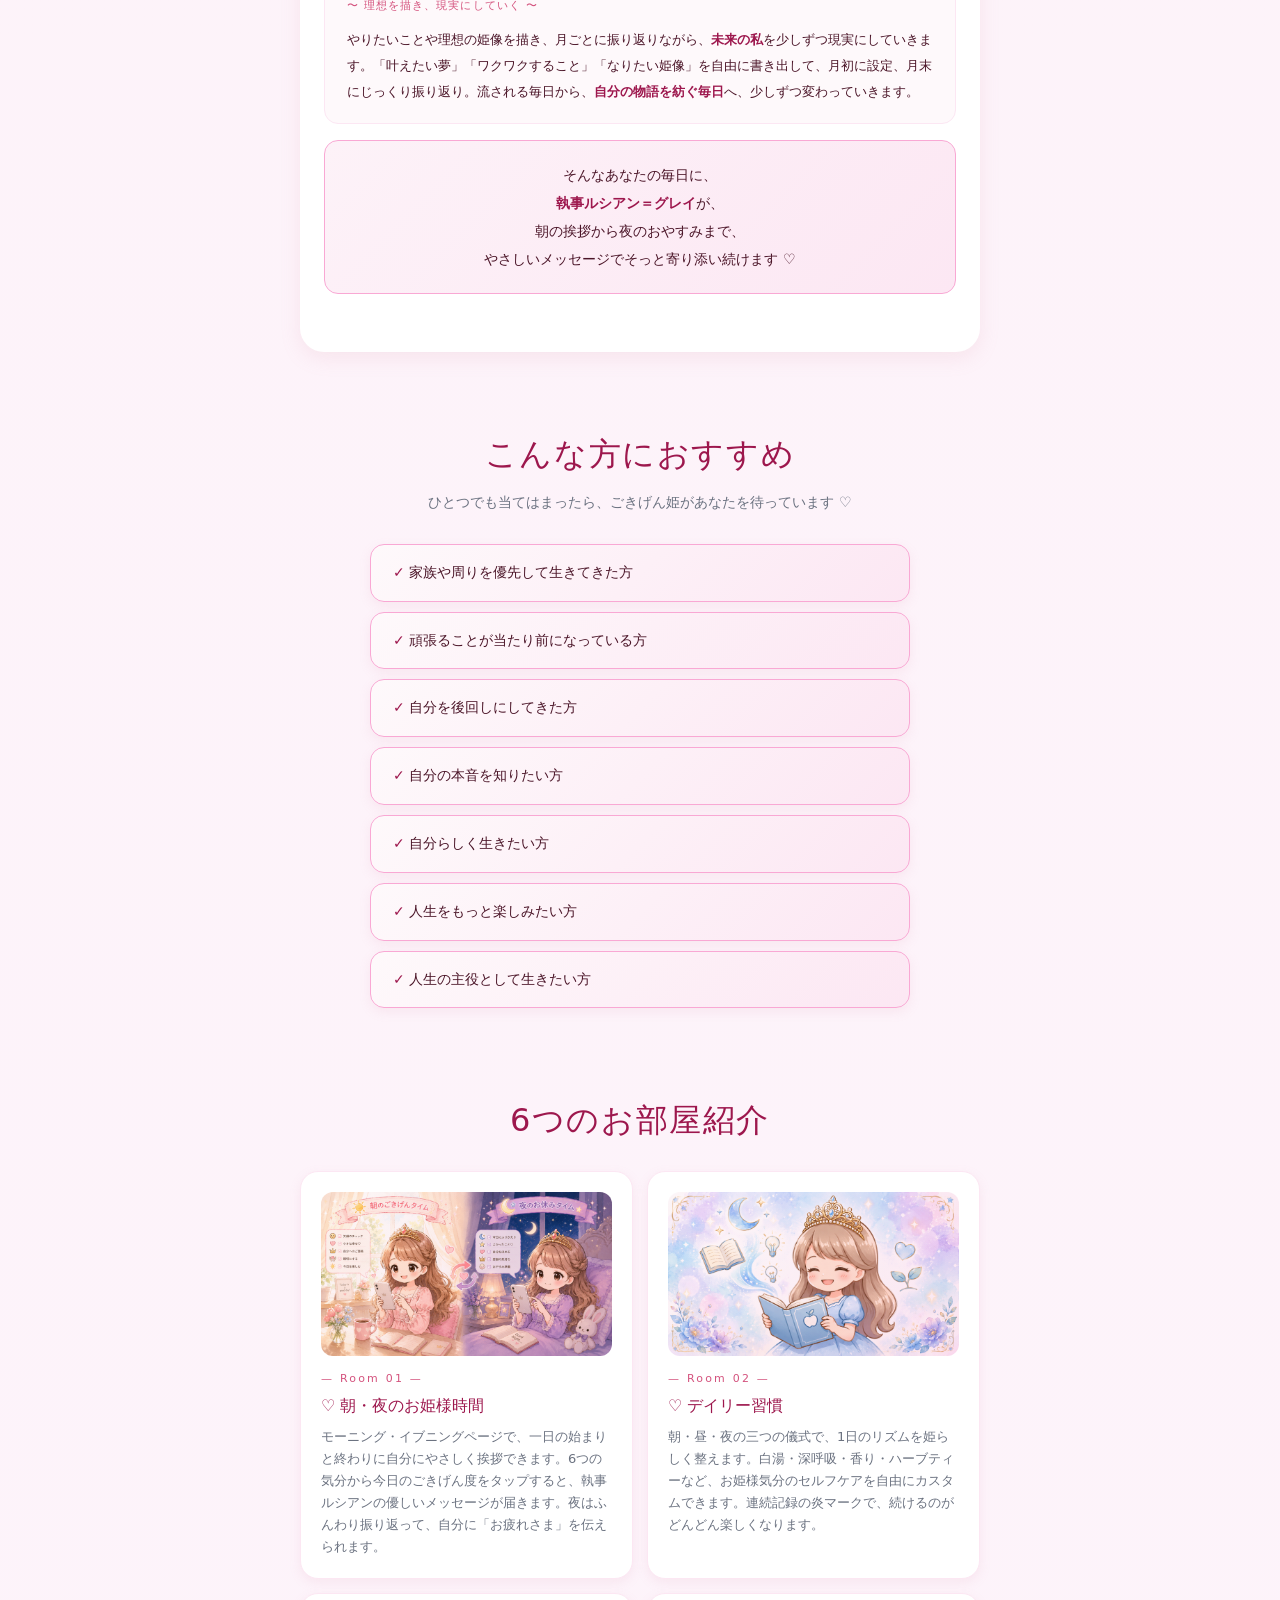
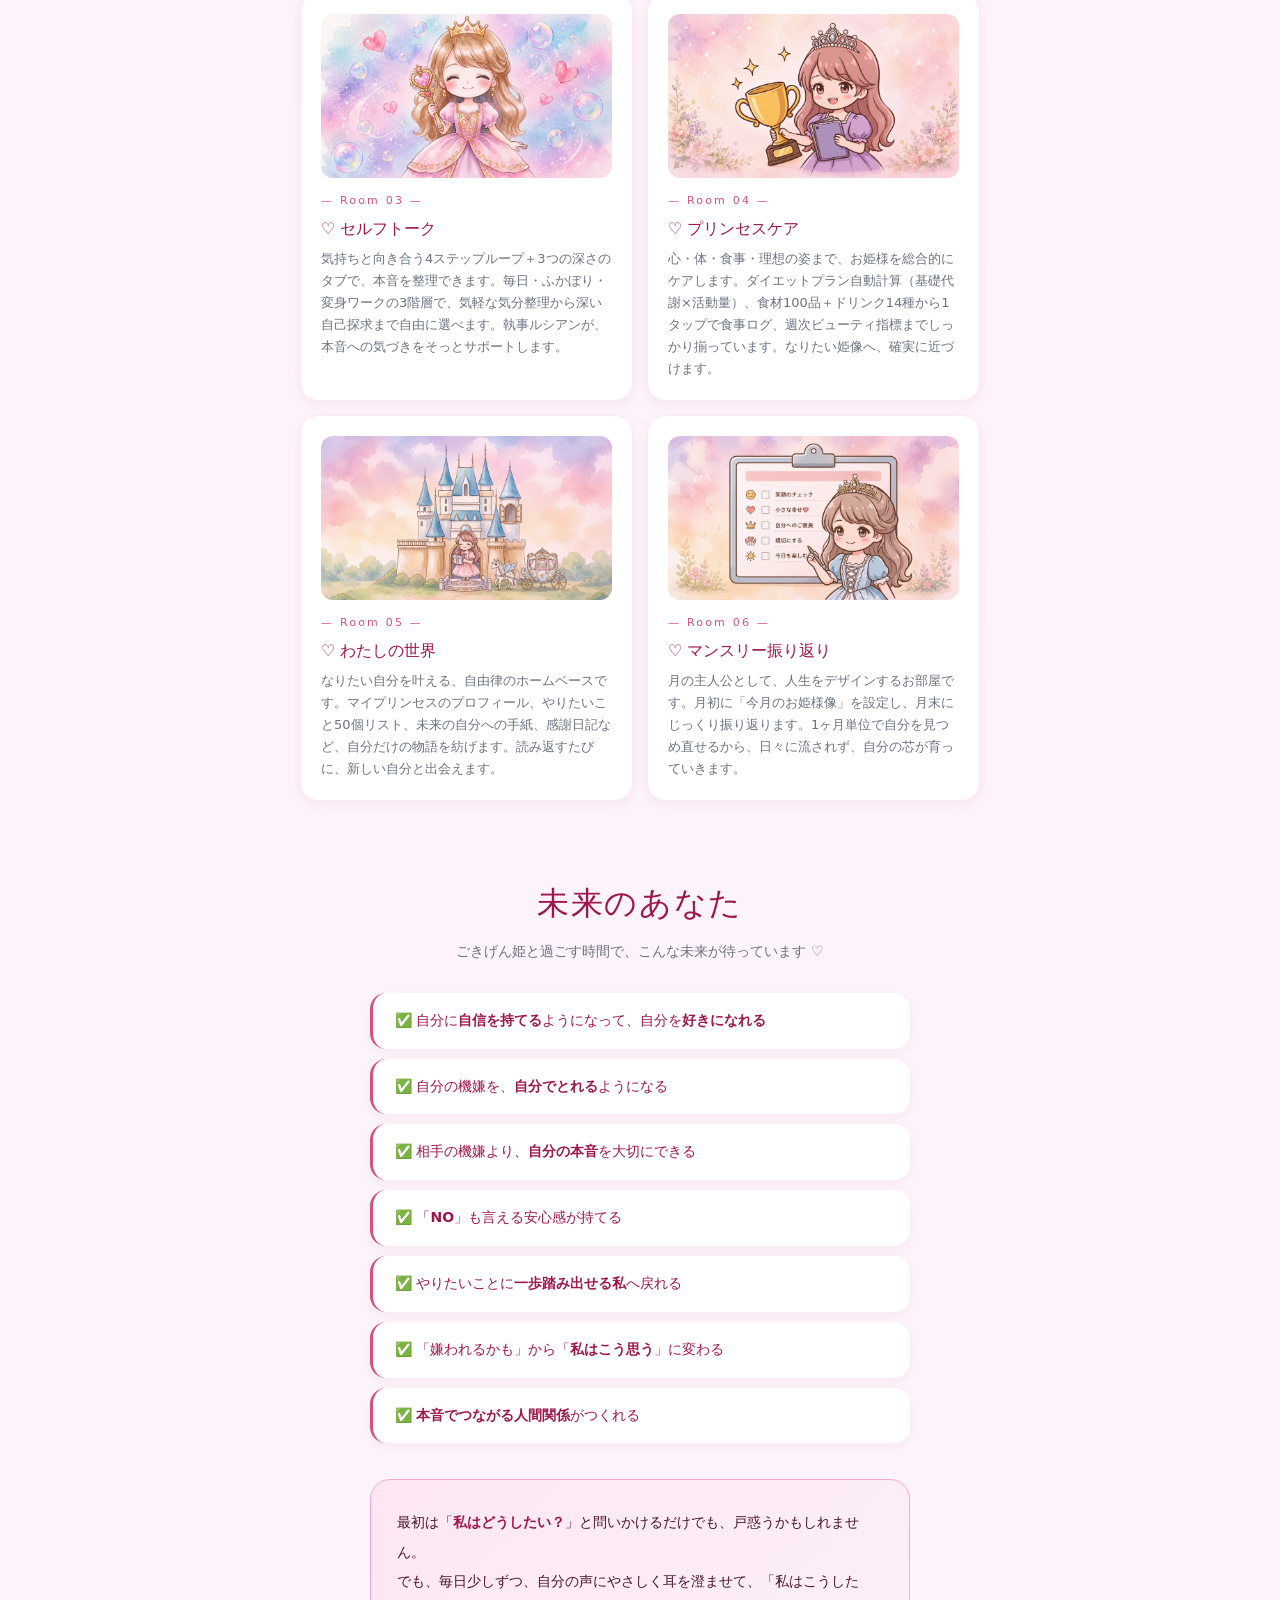
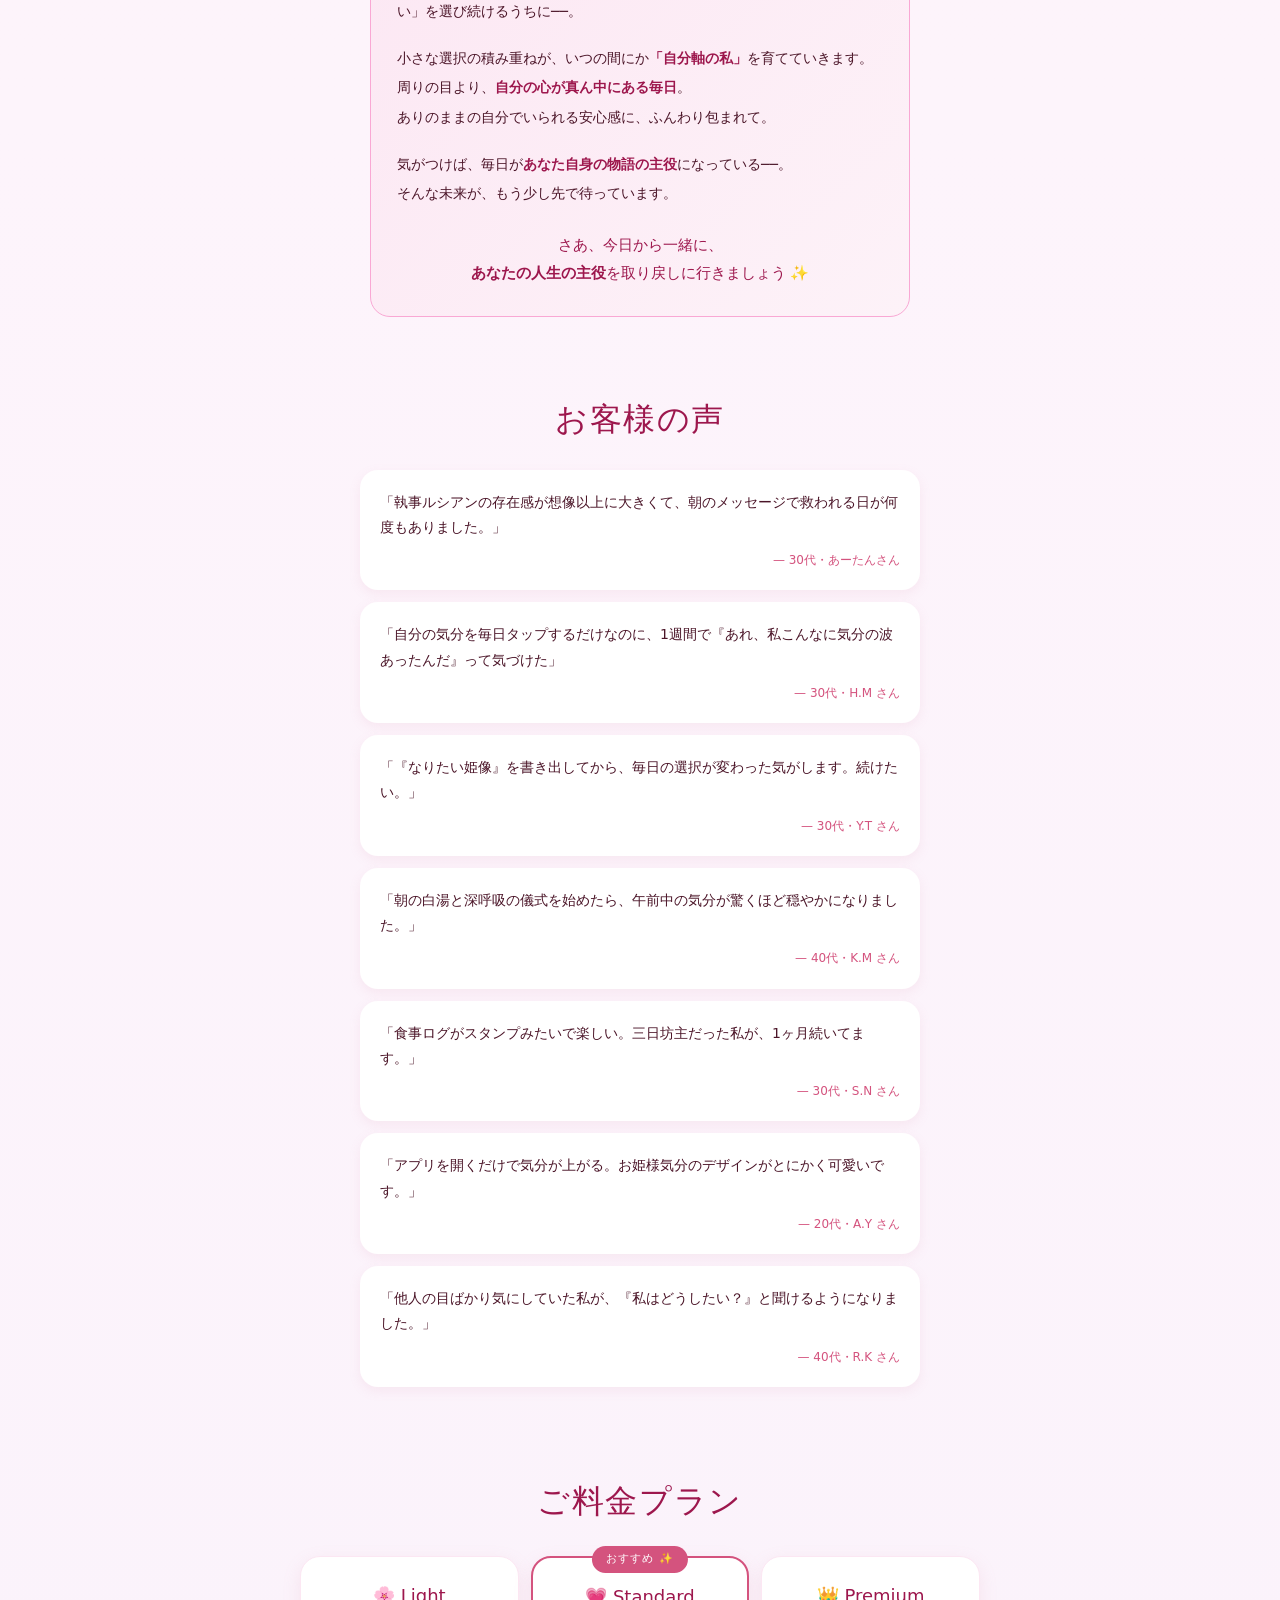
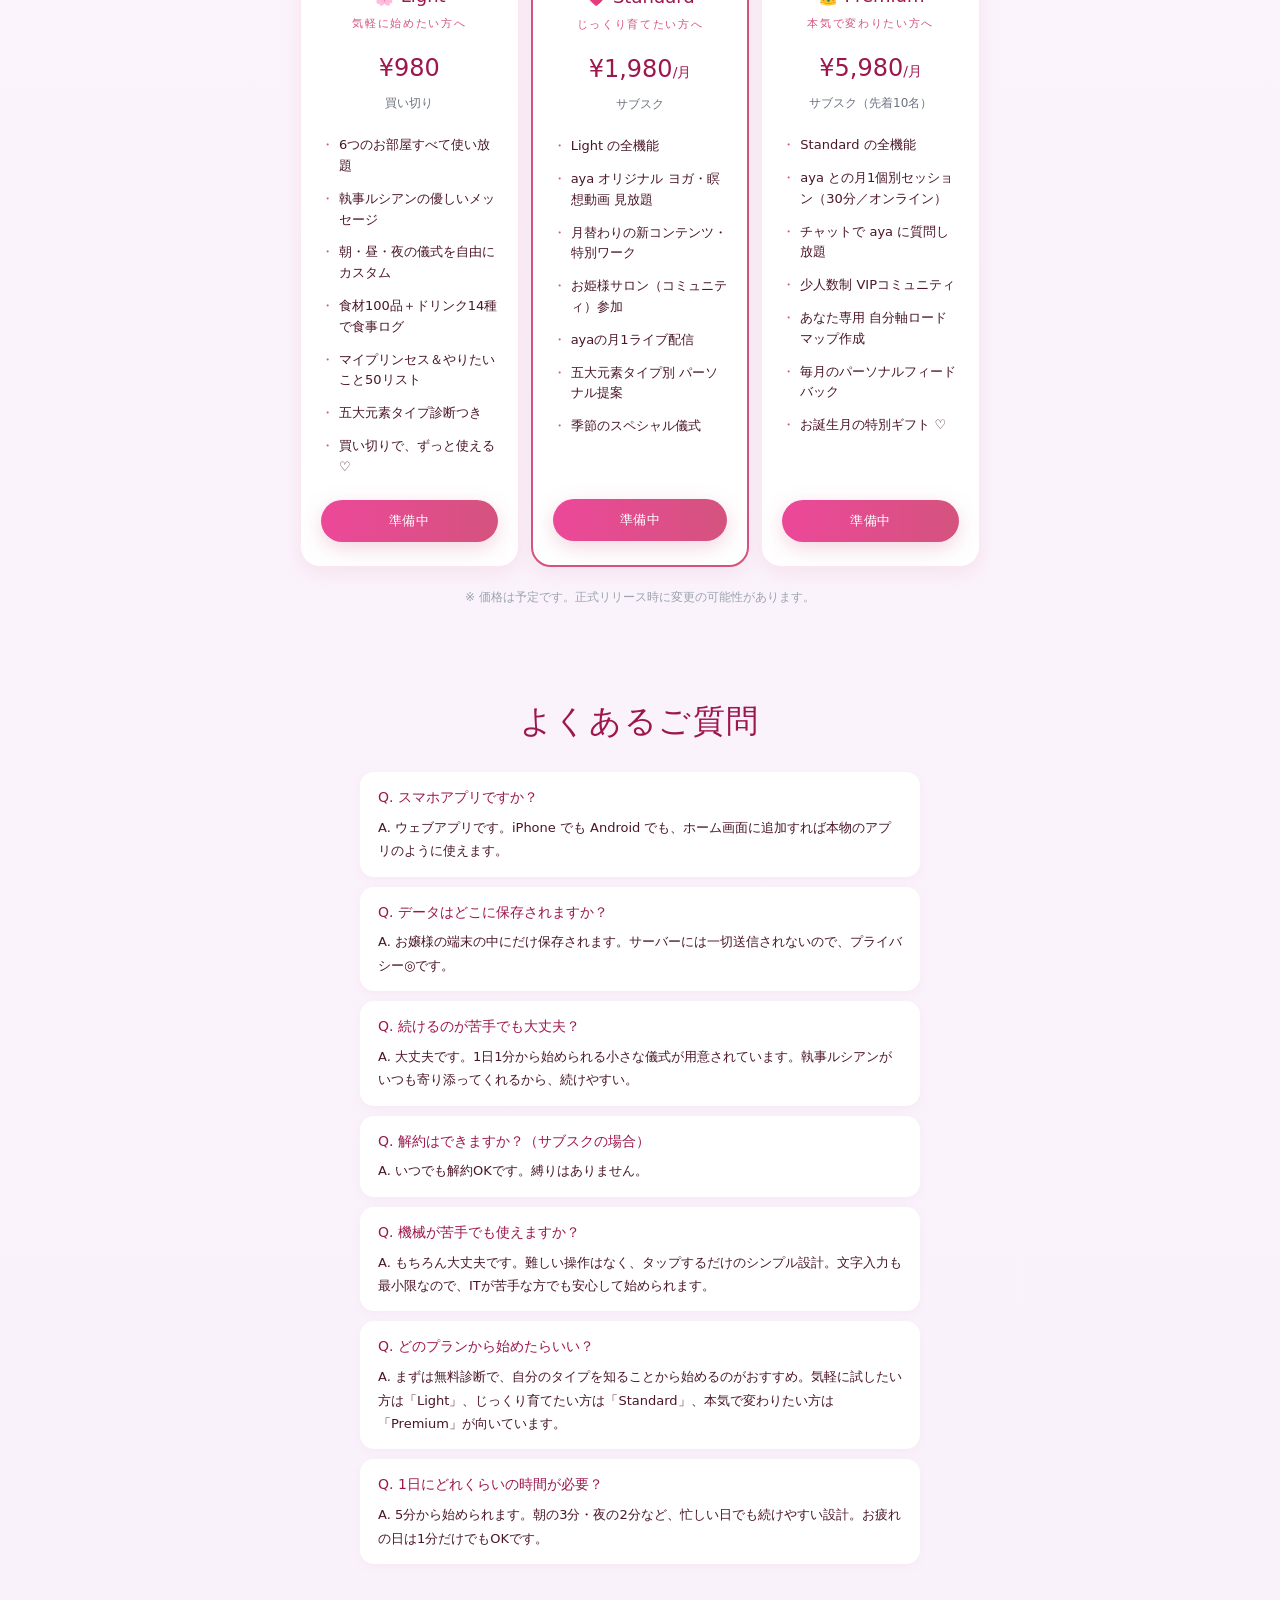
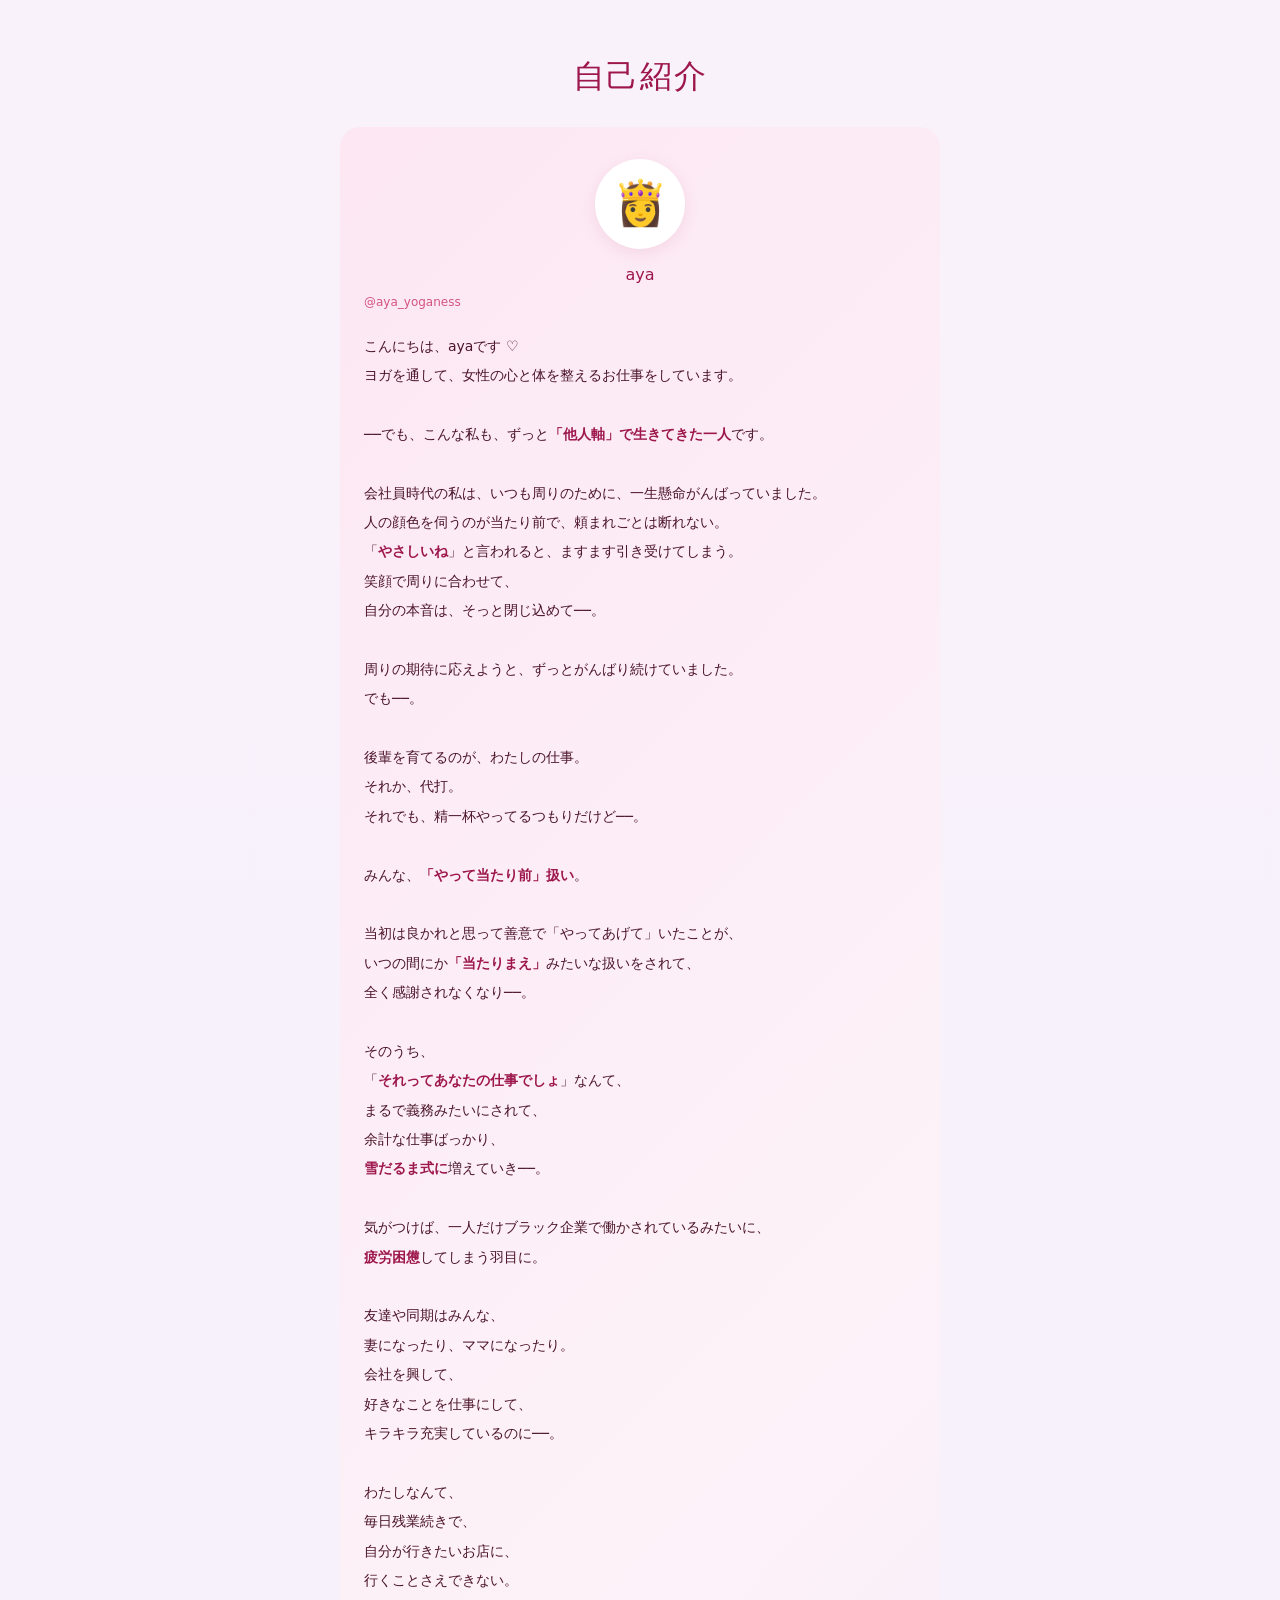
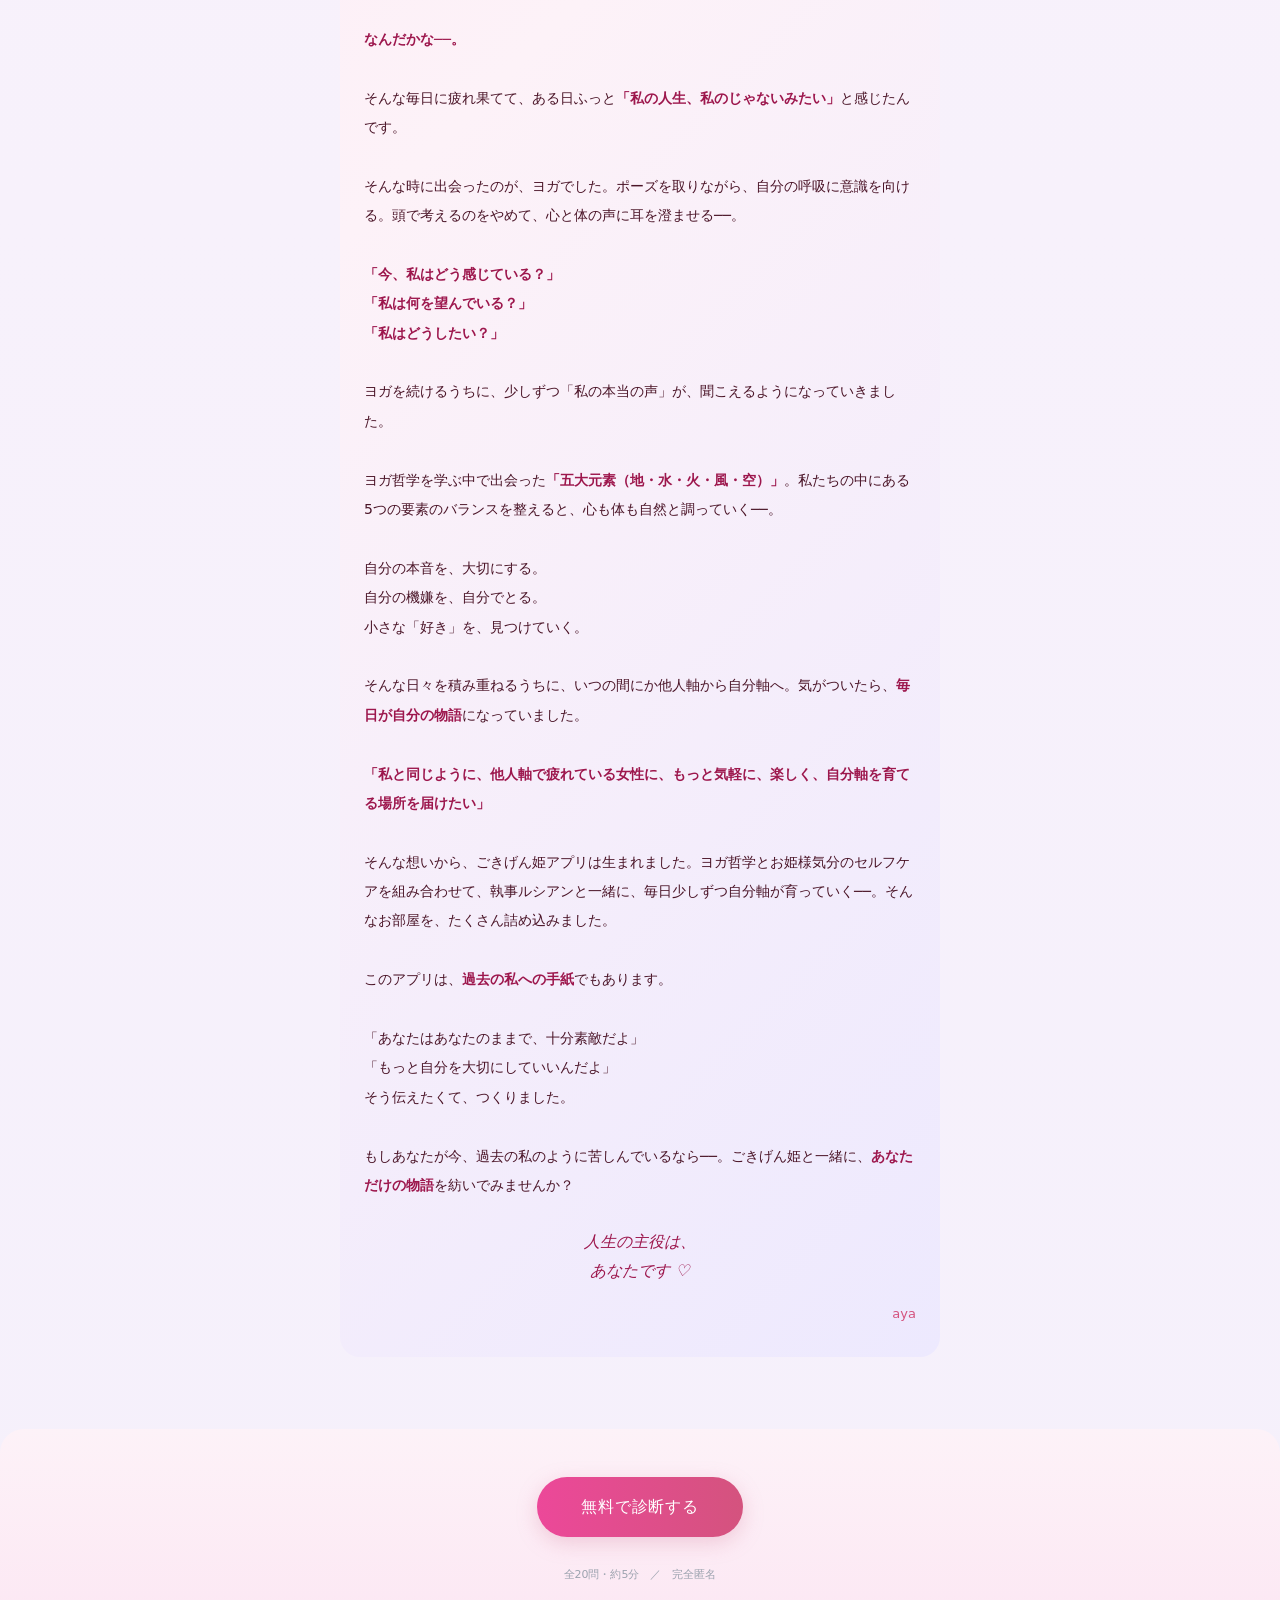
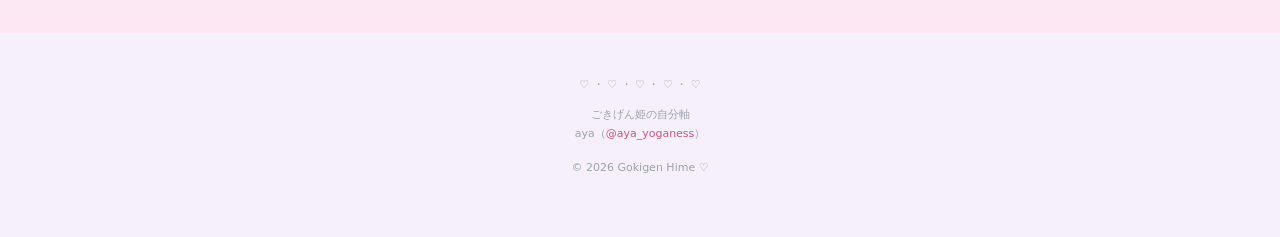
==== commit 08f98b5d: "Add files via upload" ====
--- a/lp/index.html
+++ b/lp/index.html
@@ -286,10 +286,6 @@
     <a href="#plans" class="cta-btn">プランを見る</a>
   </section>
 
-  <div class="container">
-    <p class="section-divider">♡ ・ ♡ ・ ♡ ・ ♡ ・ ♡</p>
-  </div>
-
   <!-- ① こんなお悩み -->
   <section class="section">
     <div class="container">
@@ -338,10 +334,6 @@
       </div>
     </div>
   </section>
-
-  <div class="container">
-    <p class="section-divider">♡ ・ ♡ ・ ♡ ・ ♡ ・ ♡</p>
-  </div>
 
   <!-- ② ごきげん姫アプリとは？ -->
   <section class="section">
@@ -407,10 +399,6 @@
     </div>
   </section>
 
-  <div class="container">
-    <p class="section-divider">♡ ・ ♡ ・ ♡ ・ ♡ ・ ♡</p>
-  </div>
-
   <!-- ②-b こんな方におすすめ -->
   <section class="section">
     <div class="container">
@@ -445,10 +433,6 @@
     </div>
   </section>
 
-  <div class="container">
-    <p class="section-divider">♡ ・ ♡ ・ ♡ ・ ♡ ・ ♡</p>
-  </div>
-
   <!-- ③ 6つのお部屋紹介 -->
   <section class="section">
     <div class="container">
@@ -495,10 +479,6 @@
     </div>
   </section>
 
-  <div class="container">
-    <p class="section-divider">♡ ・ ♡ ・ ♡ ・ ♡ ・ ♡</p>
-  </div>
-
   <section class="section">
     <div class="container">
       <h2 class="section-title">未来のあなた</h2>
@@ -557,10 +537,6 @@
     </div>
   </section>
 
-  <div class="container">
-    <p class="section-divider">♡ ・ ♡ ・ ♡ ・ ♡ ・ ♡</p>
-  </div>
-
   <section class="section">
     <div class="container">
       <p class="section-lead">— 体験者の声 —</p>
@@ -597,10 +573,6 @@
       </div>
     </div>
   </section>
-
-  <div class="container">
-    <p class="section-divider">♡ ・ ♡ ・ ♡ ・ ♡ ・ ♡</p>
-  </div>
 
   <section class="section" id="plans">
     <div class="container">
@@ -665,10 +637,6 @@
     </div>
   </section>
 
-  <div class="container">
-    <p class="section-divider">♡ ・ ♡ ・ ♡ ・ ♡ ・ ♡</p>
-  </div>
-
   <section class="section">
     <div class="container">
       <p class="section-lead">— よくあるご質問 —</p>
@@ -706,24 +674,101 @@
     </div>
   </section>
 
-  <div class="container">
-    <p class="section-divider">♡ ・ ♡ ・ ♡ ・ ♡ ・ ♡</p>
-  </div>
-
   <!-- ⑩ 自己紹介 -->
   <section class="section">
     <div class="container">
       <p class="section-lead">— アプリを作った人 —</p>
       <h2 class="section-title">自己紹介</h2>
-      <div class="creator-card" style="margin-top: 20px; max-width: 560px; margin-left: auto; margin-right: auto;">
+
+      <div class="creator-card" style="margin-top: 20px; max-width: 600px; margin-left: auto; margin-right: auto; padding: 2rem 1.5rem;">
         <div class="creator-img">👸</div>
         <h3>aya</h3>
         <p class="creator-handle">@aya_yoganess</p>
-        <p>
-          ヨガを通して、女性の心と体を整えるお仕事をしています ♡<br/><br/>
-          「自分の機嫌は自分でとる」を、もっと気軽に、楽しく続けられる場所が欲しい — そんな想いから、ごきげん姫アプリは生まれました。<br/><br/>
-          ヨガ哲学の五大元素（地・水・火・風・空）をベースに、あなただけの自分軸を育てるお手伝いをします。執事ルシアンと一緒に、お姫様気分で ♡
+
+        <p style="font-size: 14px; color: #4b1528; line-height: 2.1; margin: 18px 0 0; text-align: left;">
+          こんにちは、ayaです ♡<br/>
+          ヨガを通して、女性の心と体を整えるお仕事をしています。<br/><br/>
+
+          ──でも、こんな私も、ずっと<strong style="color:#9d174d">「他人軸」で生きてきた一人</strong>です。<br/><br/>
+
+          会社員時代の私は、いつも周りのために、一生懸命がんばっていました。<br/>
+          人の顔色を伺うのが当たり前で、頼まれごとは断れない。<br/>
+          「<strong style="color:#9d174d">やさしいね</strong>」と言われると、ますます引き受けてしまう。<br/>
+          笑顔で周りに合わせて、<br/>
+          自分の本音は、そっと閉じ込めて──。<br/><br/>
+
+          周りの期待に応えようと、ずっとがんばり続けていました。<br/>
+          でも──。<br/><br/>
+
+          後輩を育てるのが、わたしの仕事。<br/>
+          それか、代打。<br/>
+          それでも、精一杯やってるつもりだけど──。<br/><br/>
+
+          みんな、<strong style="color:#9d174d">「やって当たり前」扱い</strong>。<br/><br/>
+
+          当初は良かれと思って善意で「やってあげて」いたことが、<br/>
+          いつの間にか<strong style="color:#9d174d">「当たりまえ」</strong>みたいな扱いをされて、<br/>
+          全く感謝されなくなり──。<br/><br/>
+
+          そのうち、<br/>
+          「<strong style="color:#9d174d">それってあなたの仕事でしょ</strong>」なんて、<br/>
+          まるで義務みたいにされて、<br/>
+          余計な仕事ばっかり、<br/>
+          <strong style="color:#9d174d">雪だるま式に</strong>増えていき──。<br/><br/>
+
+          気がつけば、一人だけブラック企業で働かされているみたいに、<br/>
+          <strong style="color:#9d174d">疲労困憊</strong>してしまう羽目に。<br/><br/>
+
+          友達や同期はみんな、<br/>
+          妻になったり、ママになったり。<br/>
+          会社を興して、<br/>
+          好きなことを仕事にして、<br/>
+          キラキラ充実しているのに──。<br/><br/>
+
+          わたしなんて、<br/>
+          毎日残業続きで、<br/>
+          自分が行きたいお店に、<br/>
+          行くことさえできない。<br/><br/>
+
+          <strong style="color:#9d174d">なんだかな──。</strong><br/><br/>
+
+          そんな毎日に疲れ果てて、ある日ふっと<strong style="color:#9d174d">「私の人生、私のじゃないみたい」</strong>と感じたんです。<br/><br/>
+
+          そんな時に出会ったのが、ヨガでした。ポーズを取りながら、自分の呼吸に意識を向ける。頭で考えるのをやめて、心と体の声に耳を澄ませる──。<br/><br/>
+
+          <strong style="color:#9d174d">「今、私はどう感じている？」</strong><br/>
+          <strong style="color:#9d174d">「私は何を望んでいる？」</strong><br/>
+          <strong style="color:#9d174d">「私はどうしたい？」</strong><br/><br/>
+
+          ヨガを続けるうちに、少しずつ「私の本当の声」が、聞こえるようになっていきました。<br/><br/>
+
+          ヨガ哲学を学ぶ中で出会った<strong style="color:#9d174d">「五大元素（地・水・火・風・空）」</strong>。私たちの中にある5つの要素のバランスを整えると、心も体も自然と調っていく──。<br/><br/>
+
+          自分の本音を、大切にする。<br/>
+          自分の機嫌を、自分でとる。<br/>
+          小さな「好き」を、見つけていく。<br/><br/>
+
+          そんな日々を積み重ねるうちに、いつの間にか他人軸から自分軸へ。気がついたら、<strong style="color:#9d174d">毎日が自分の物語</strong>になっていました。<br/><br/>
+
+          <strong style="color:#9d174d">「私と同じように、他人軸で疲れている女性に、もっと気軽に、楽しく、自分軸を育てる場所を届けたい」</strong><br/><br/>
+
+          そんな想いから、ごきげん姫アプリは生まれました。ヨガ哲学とお姫様気分のセルフケアを組み合わせて、執事ルシアンと一緒に、毎日少しずつ自分軸が育っていく──。そんなお部屋を、たくさん詰め込みました。<br/><br/>
+
+          このアプリは、<strong style="color:#9d174d">過去の私への手紙</strong>でもあります。<br/><br/>
+
+          「あなたはあなたのままで、十分素敵だよ」<br/>
+          「もっと自分を大切にしていいんだよ」<br/>
+          そう伝えたくて、つくりました。<br/><br/>
+
+          もしあなたが今、過去の私のように苦しんでいるなら──。ごきげん姫と一緒に、<strong style="color:#9d174d">あなただけの物語</strong>を紡いでみませんか？
         </p>
+
+        <p style="font-size: 16px; color: #9d174d; line-height: 1.8; margin: 28px 0 0; text-align: center; font-weight: 500; font-style: italic;">
+          人生の主役は、<br/>
+          あなたです ♡
+        </p>
+
+        <p style="font-size: 13px; color: #d4537e; text-align: right; margin: 16px 0 0;">aya</p>
       </div>
     </div>
   </section>
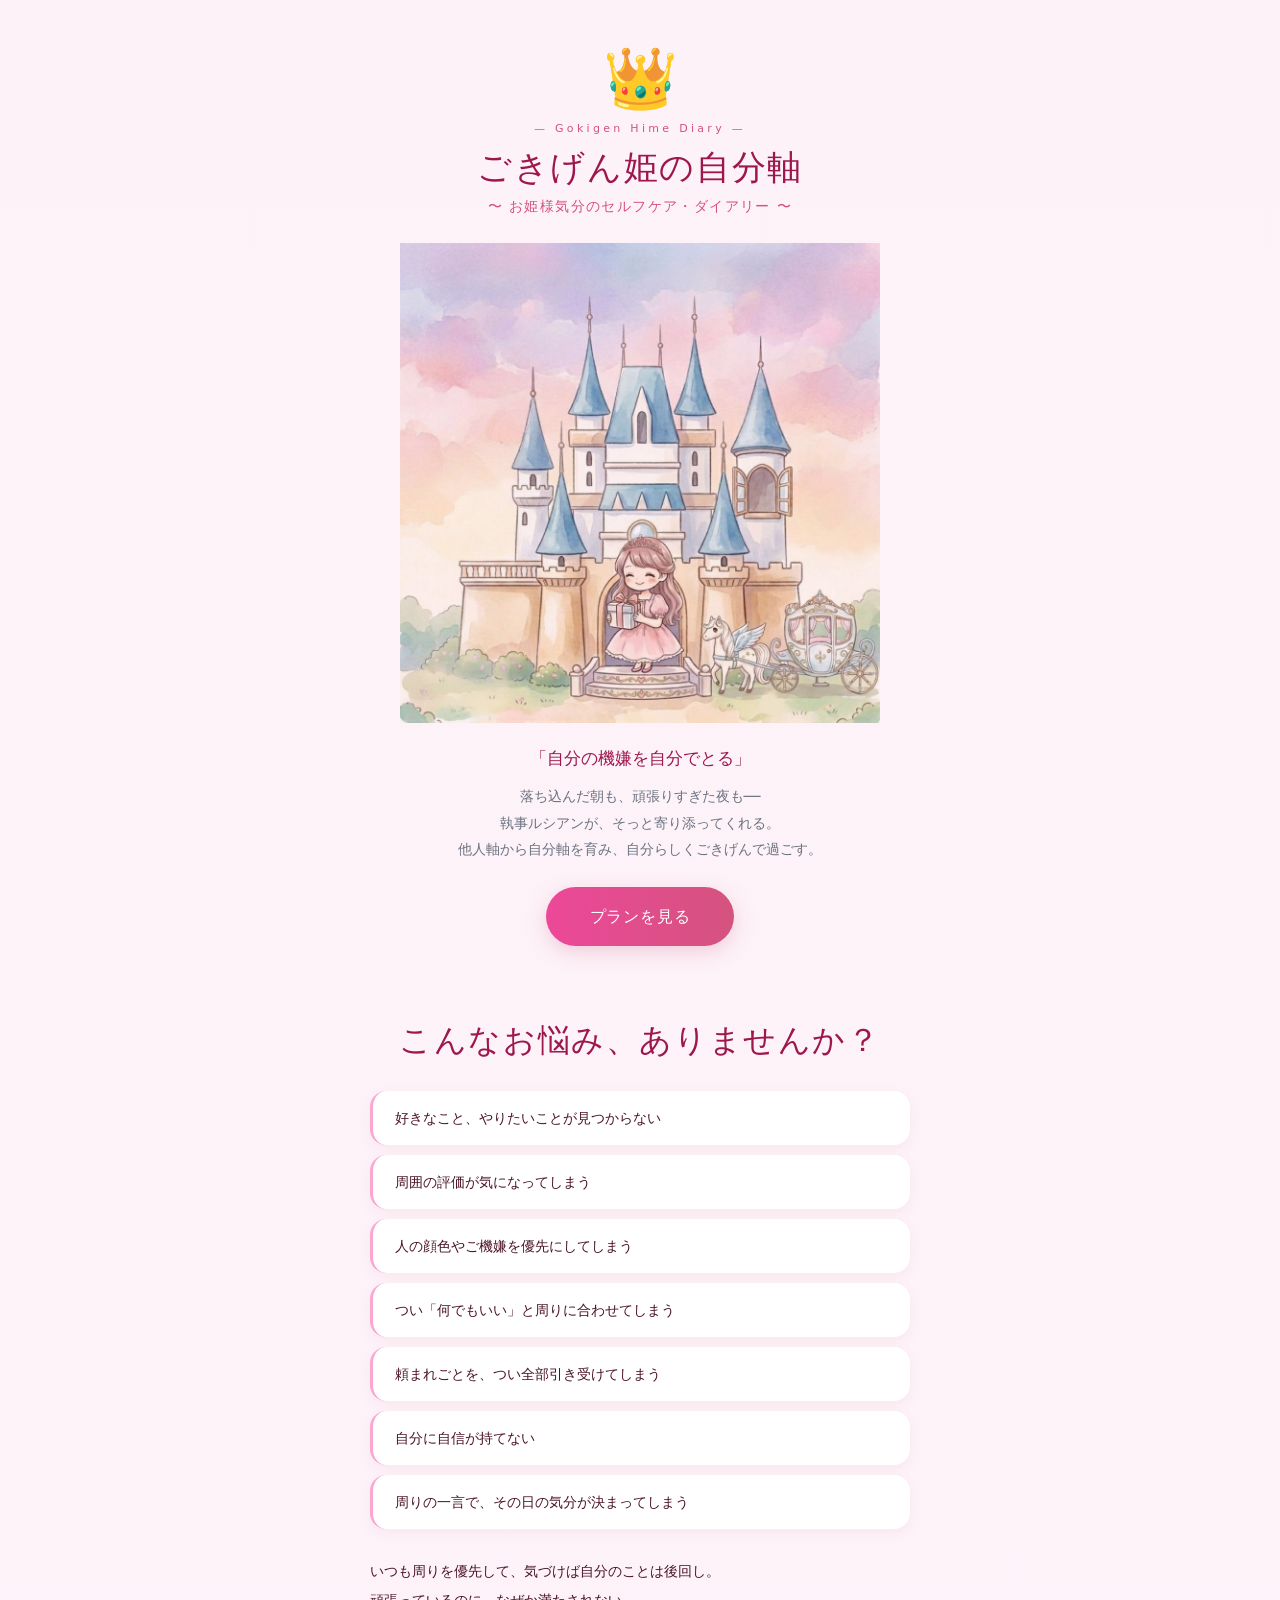
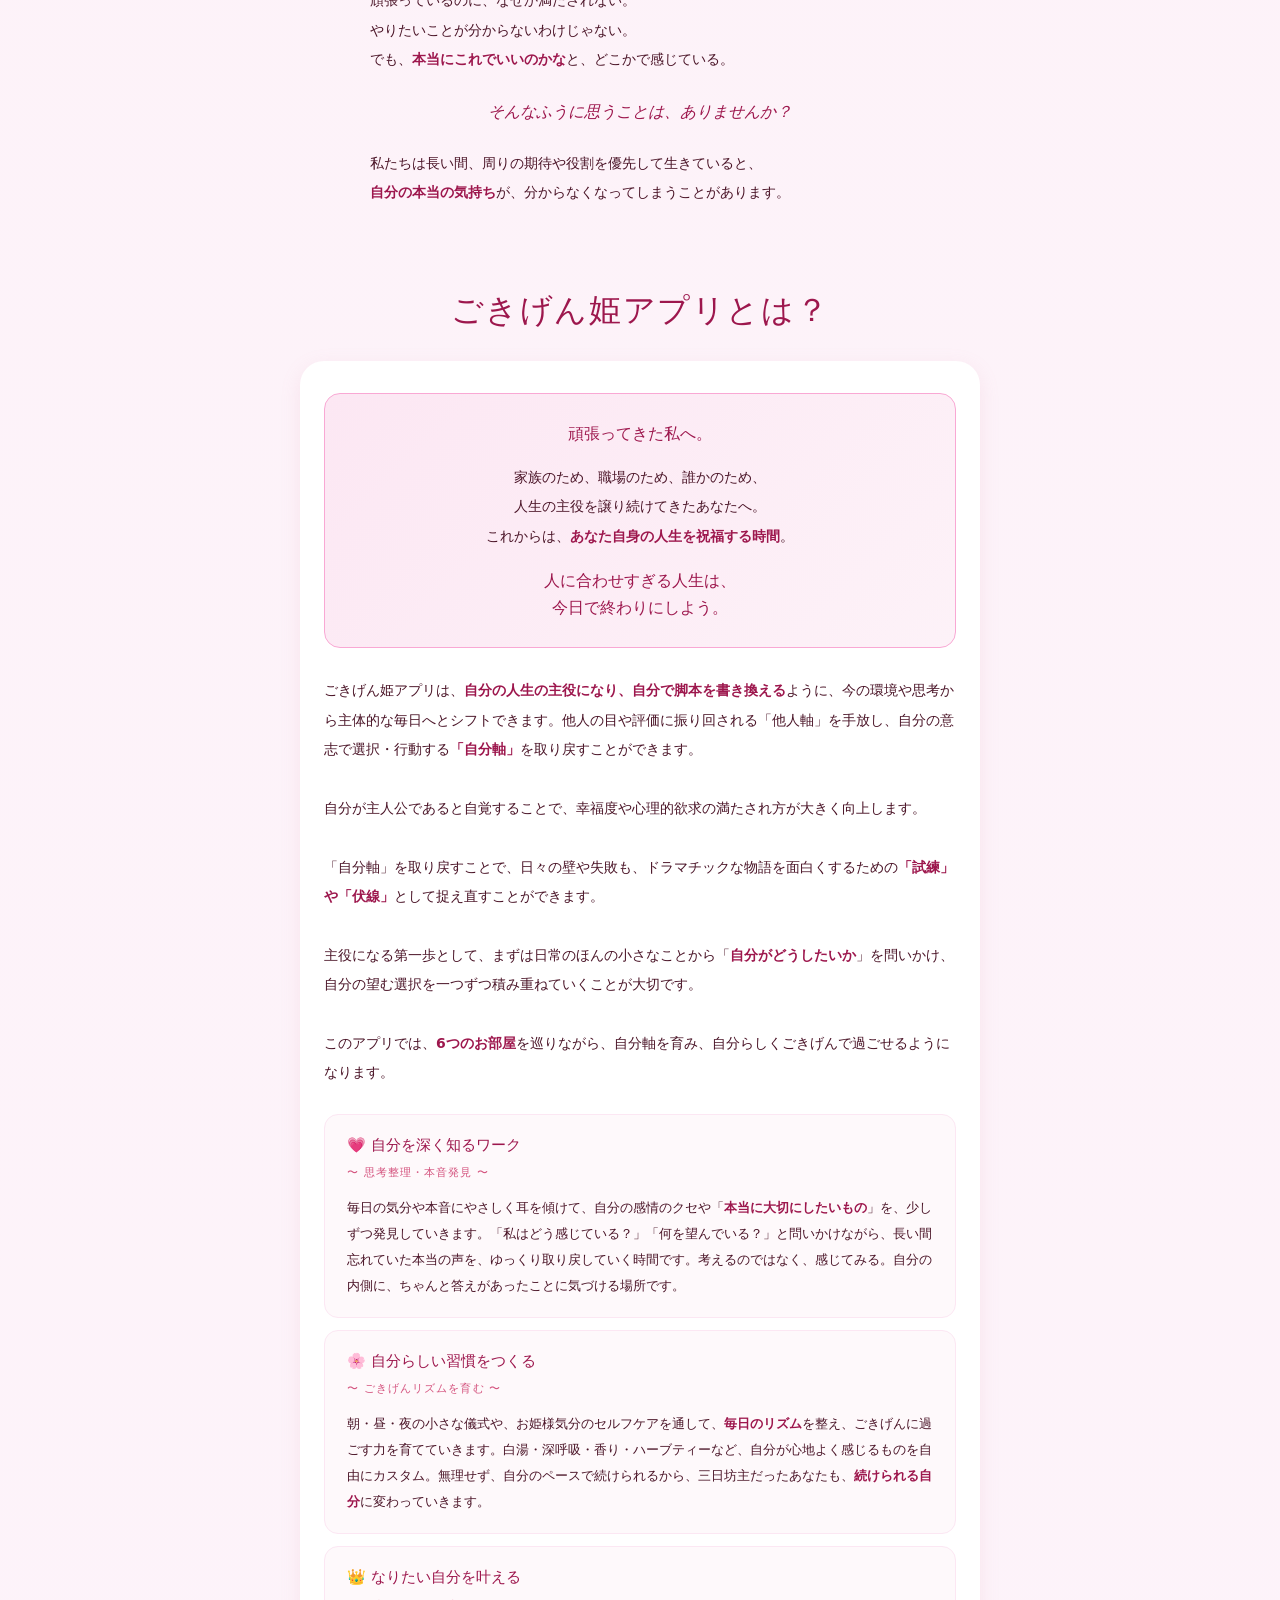
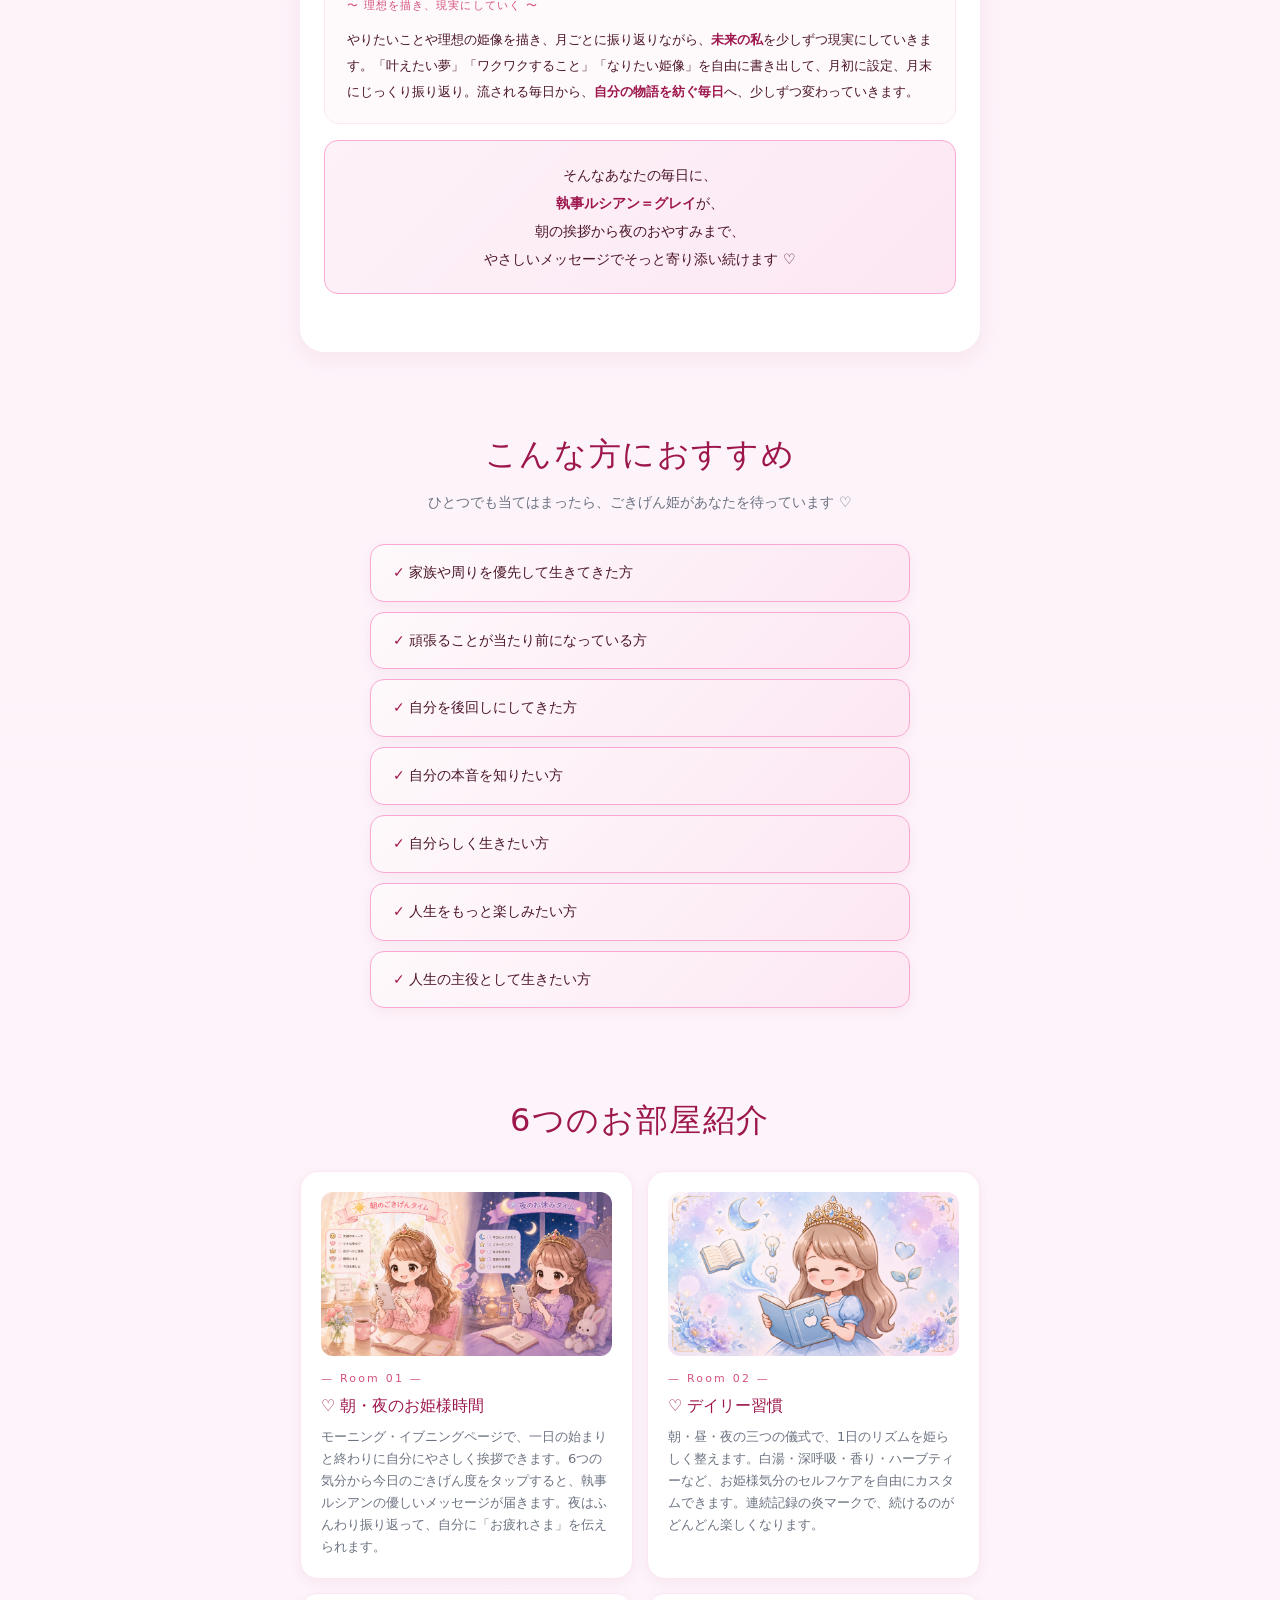
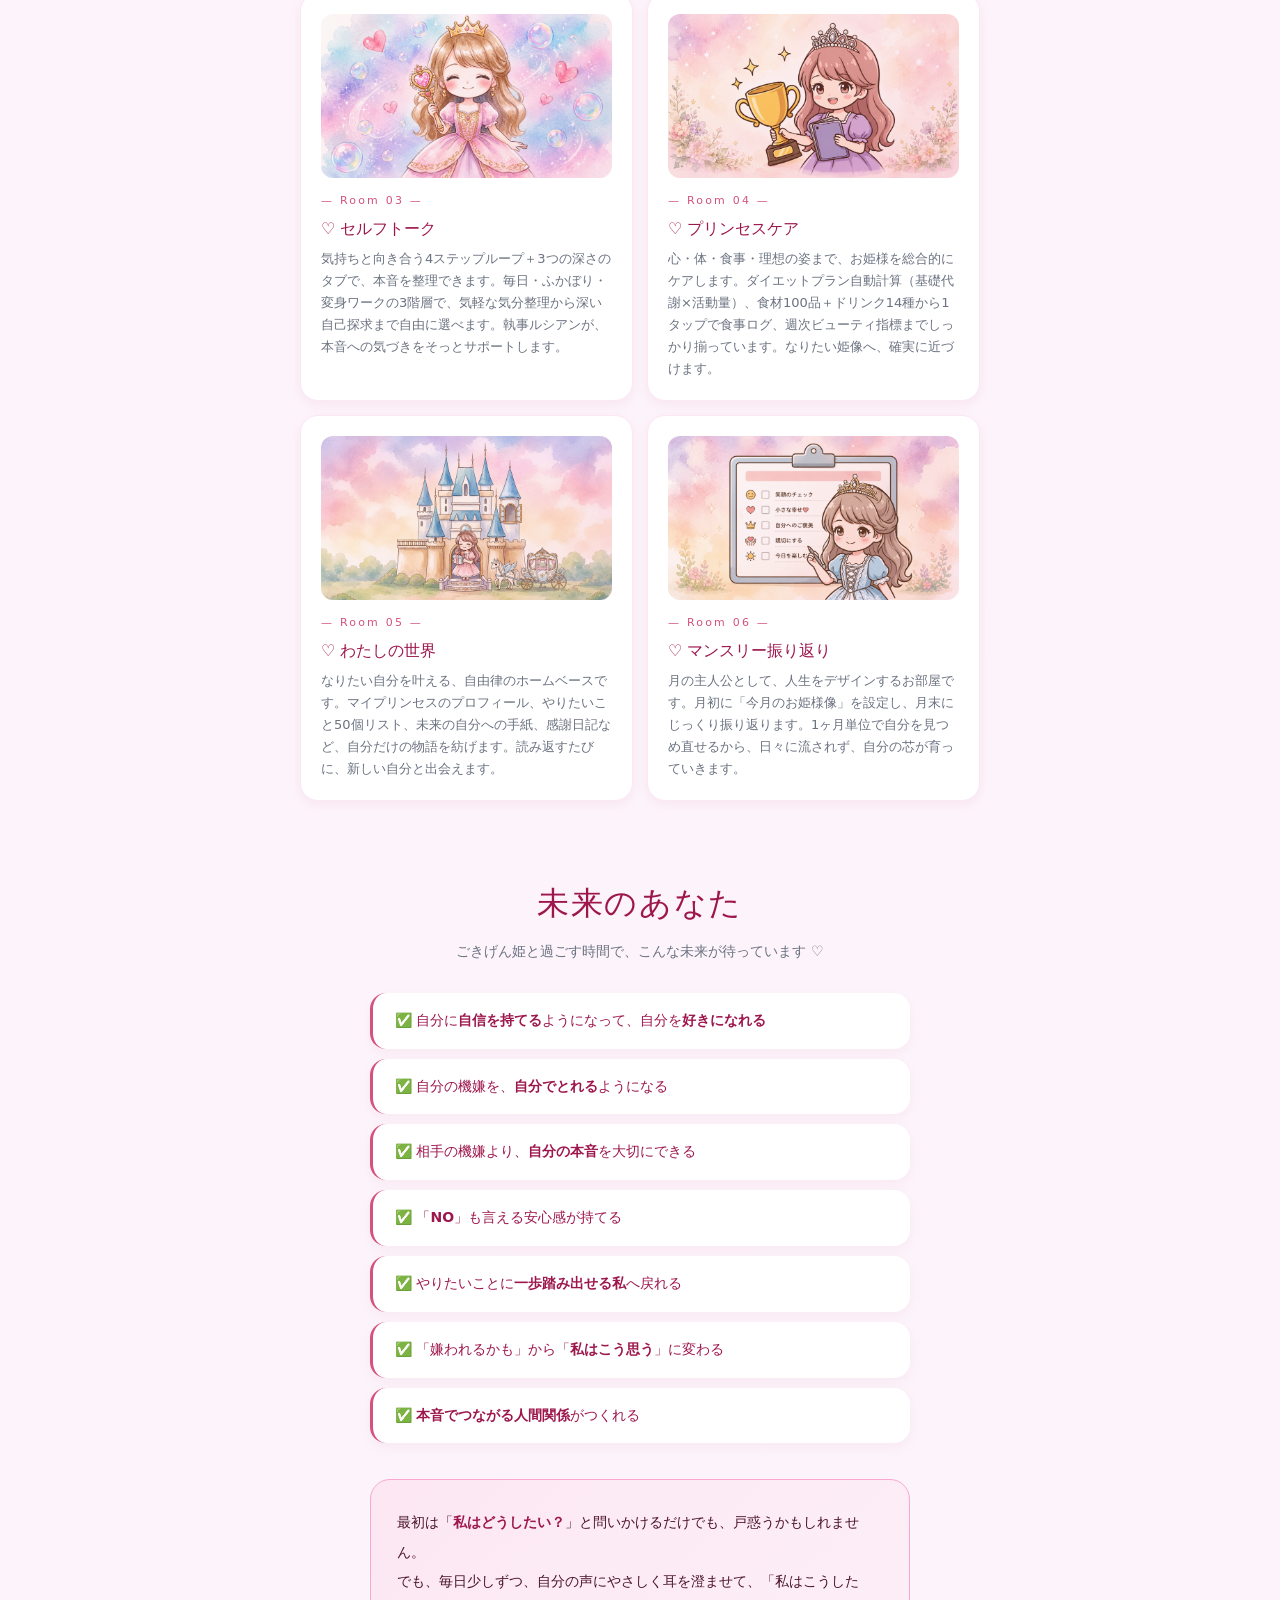
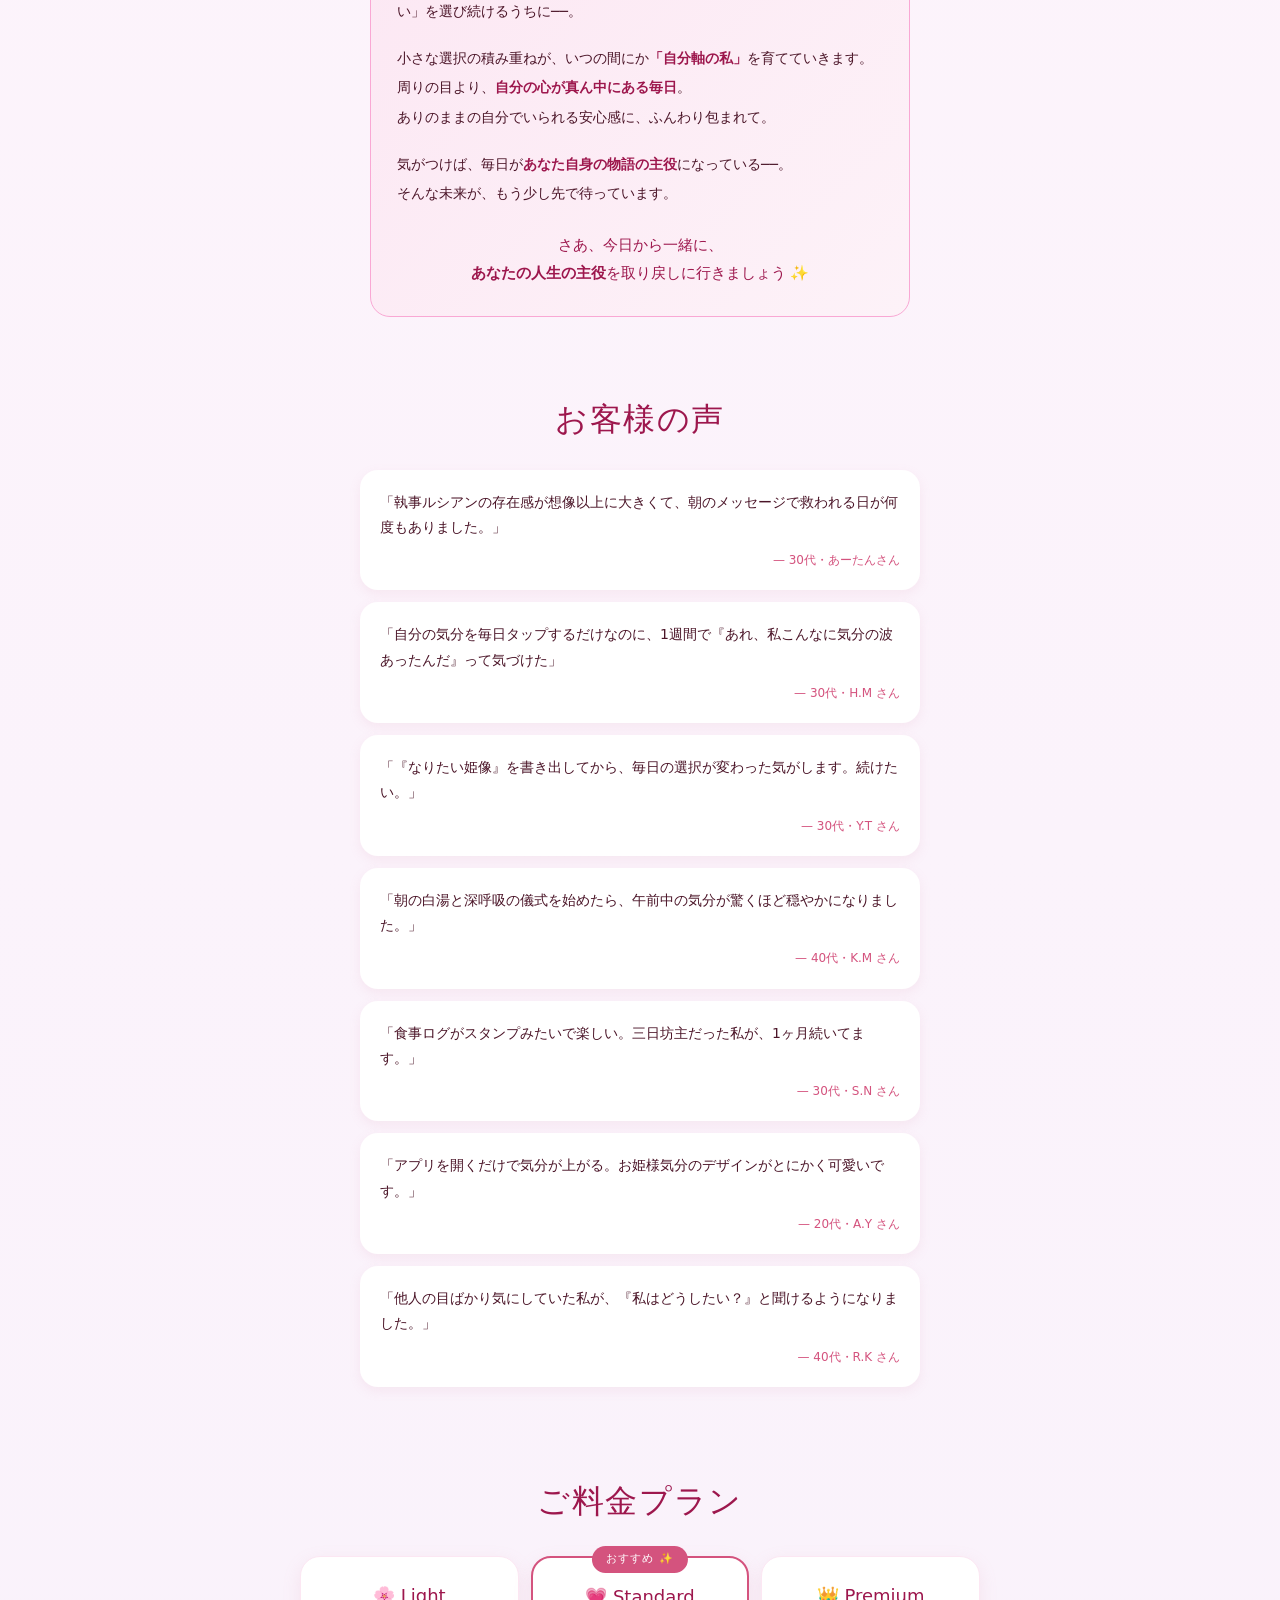
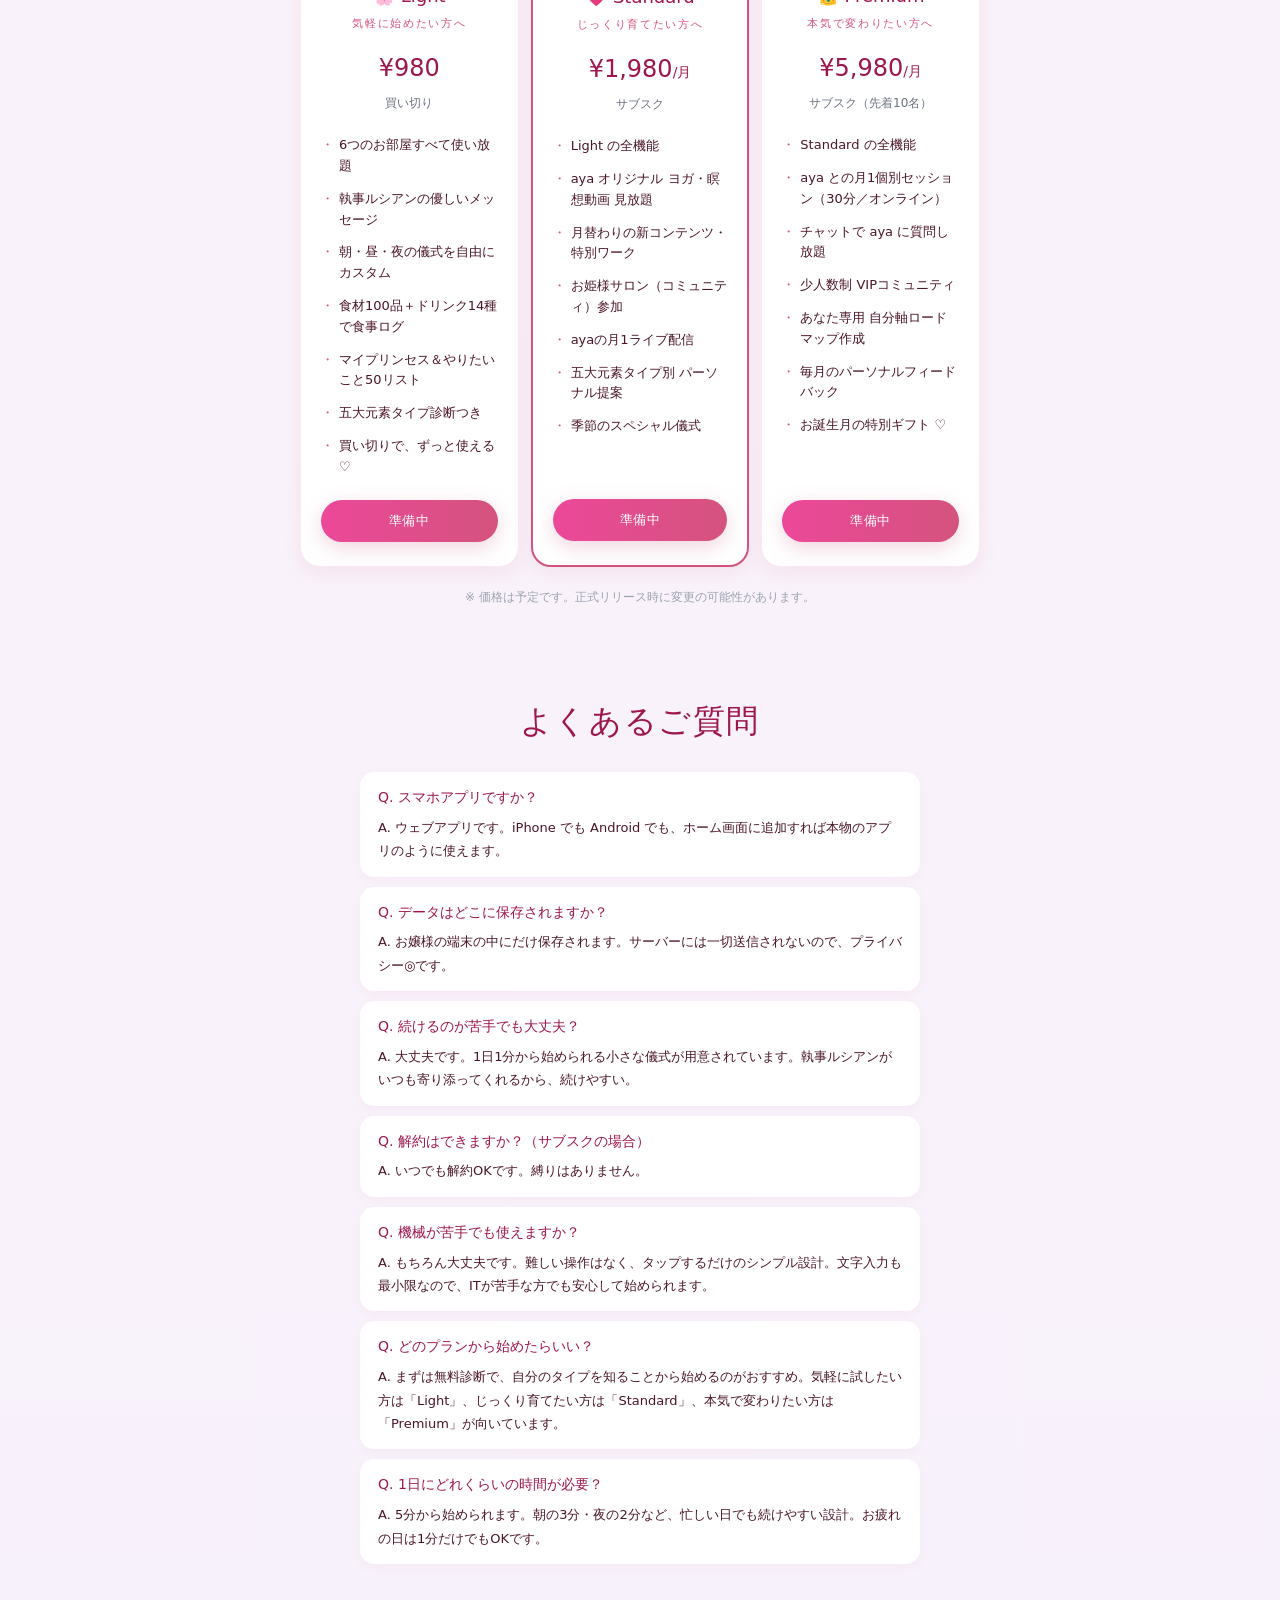
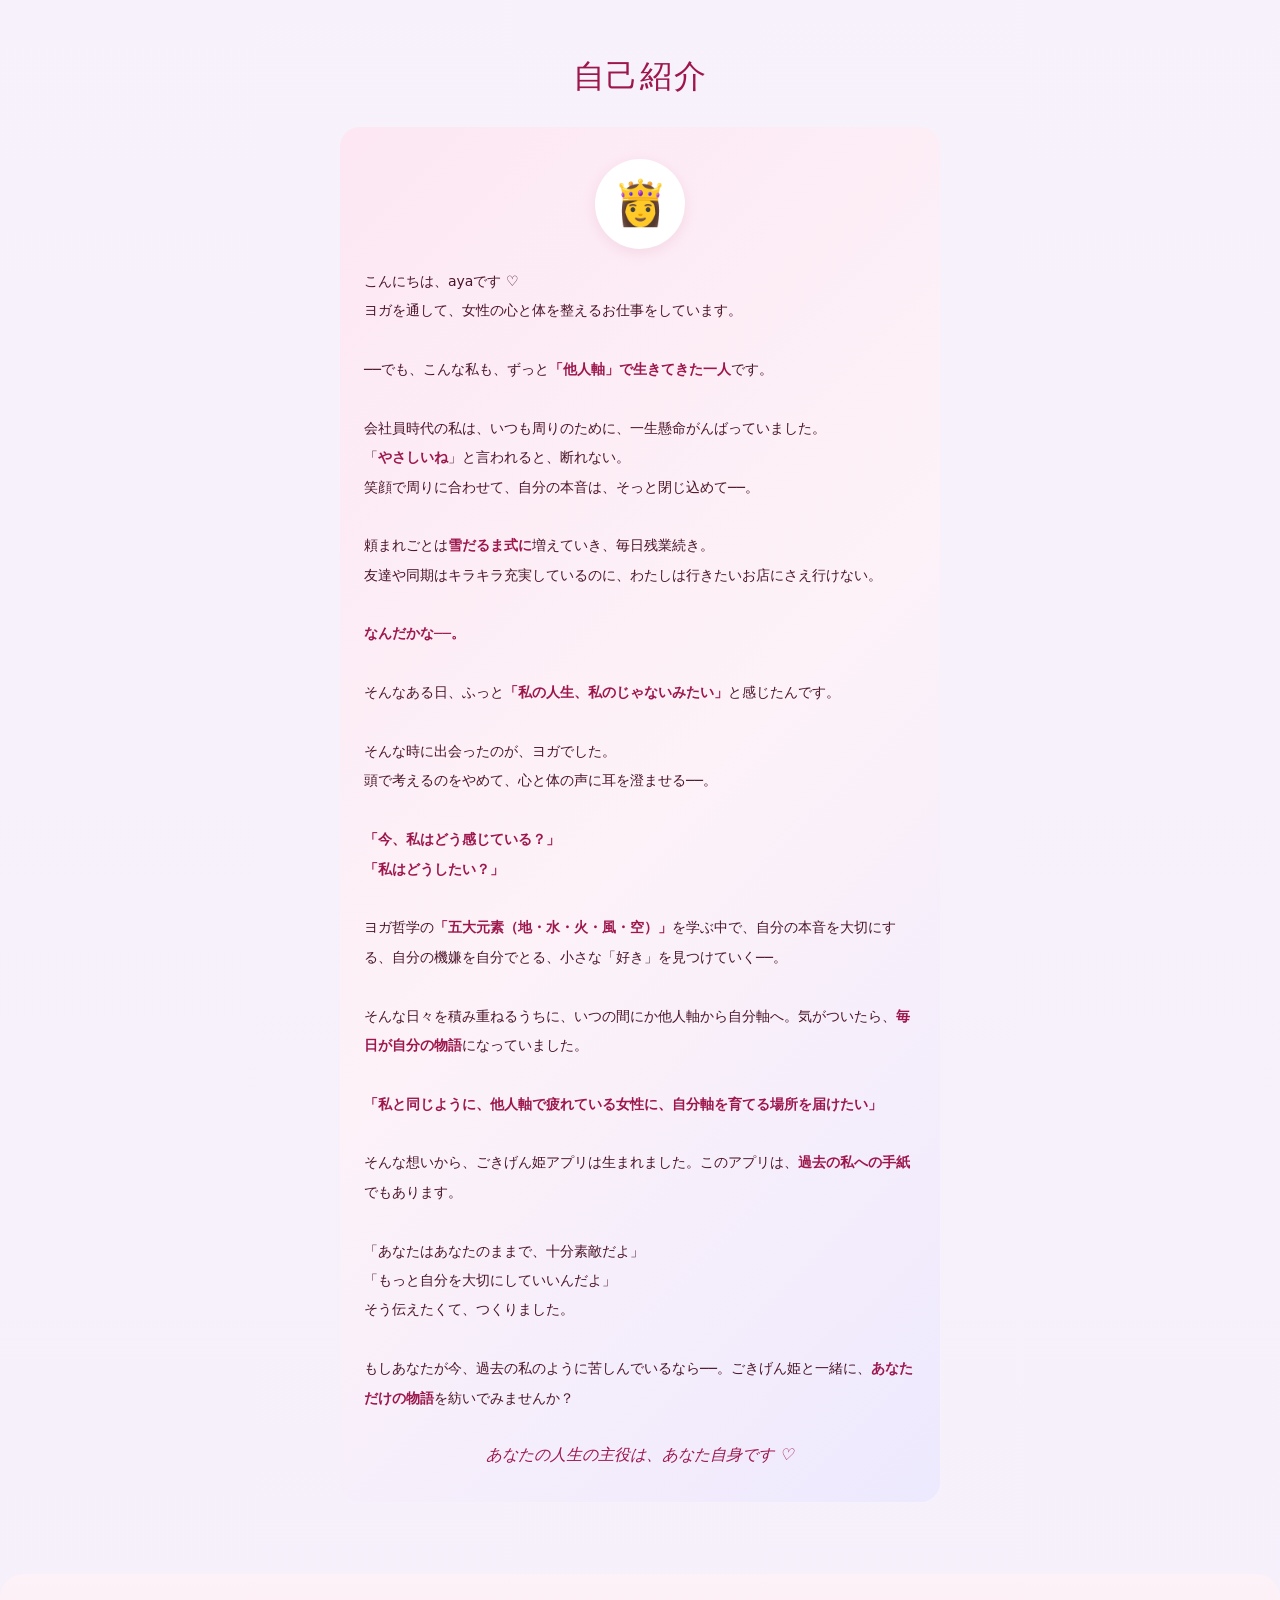
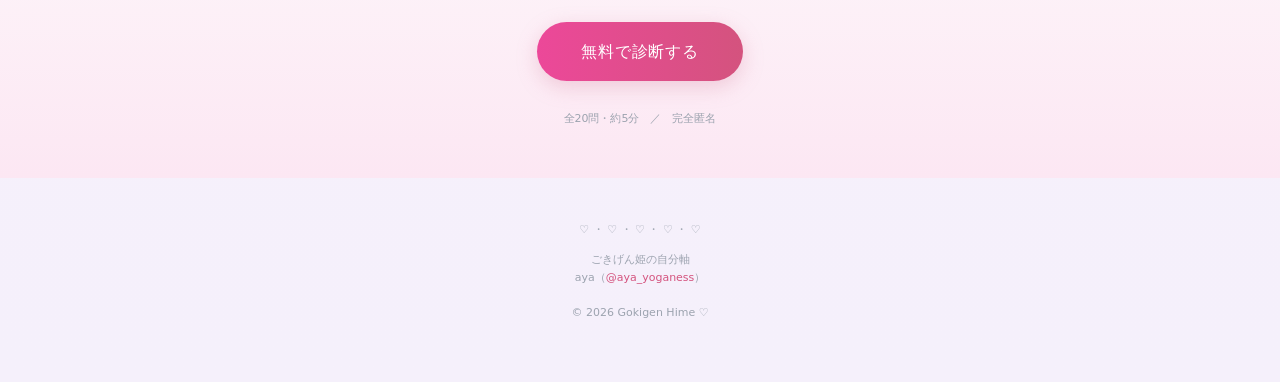
==== commit 492526e4: "Add files via upload" ====
--- a/lp/index.html
+++ b/lp/index.html
@@ -682,8 +682,6 @@
 
       <div class="creator-card" style="margin-top: 20px; max-width: 600px; margin-left: auto; margin-right: auto; padding: 2rem 1.5rem;">
         <div class="creator-img">👸</div>
-        <h3>aya</h3>
-        <p class="creator-handle">@aya_yoganess</p>
 
         <p style="font-size: 14px; color: #4b1528; line-height: 2.1; margin: 18px 0 0; text-align: left;">
           こんにちは、ayaです ♡<br/>
@@ -692,69 +690,29 @@
           ──でも、こんな私も、ずっと<strong style="color:#9d174d">「他人軸」で生きてきた一人</strong>です。<br/><br/>
 
           会社員時代の私は、いつも周りのために、一生懸命がんばっていました。<br/>
-          人の顔色を伺うのが当たり前で、頼まれごとは断れない。<br/>
-          「<strong style="color:#9d174d">やさしいね</strong>」と言われると、ますます引き受けてしまう。<br/>
-          笑顔で周りに合わせて、<br/>
-          自分の本音は、そっと閉じ込めて──。<br/><br/>
-
-          周りの期待に応えようと、ずっとがんばり続けていました。<br/>
-          でも──。<br/><br/>
-
-          後輩を育てるのが、わたしの仕事。<br/>
-          それか、代打。<br/>
-          それでも、精一杯やってるつもりだけど──。<br/><br/>
-
-          みんな、<strong style="color:#9d174d">「やって当たり前」扱い</strong>。<br/><br/>
-
-          当初は良かれと思って善意で「やってあげて」いたことが、<br/>
-          いつの間にか<strong style="color:#9d174d">「当たりまえ」</strong>みたいな扱いをされて、<br/>
-          全く感謝されなくなり──。<br/><br/>
-
-          そのうち、<br/>
-          「<strong style="color:#9d174d">それってあなたの仕事でしょ</strong>」なんて、<br/>
-          まるで義務みたいにされて、<br/>
-          余計な仕事ばっかり、<br/>
-          <strong style="color:#9d174d">雪だるま式に</strong>増えていき──。<br/><br/>
-
-          気がつけば、一人だけブラック企業で働かされているみたいに、<br/>
-          <strong style="color:#9d174d">疲労困憊</strong>してしまう羽目に。<br/><br/>
-
-          友達や同期はみんな、<br/>
-          妻になったり、ママになったり。<br/>
-          会社を興して、<br/>
-          好きなことを仕事にして、<br/>
-          キラキラ充実しているのに──。<br/><br/>
-
-          わたしなんて、<br/>
-          毎日残業続きで、<br/>
-          自分が行きたいお店に、<br/>
-          行くことさえできない。<br/><br/>
+          「<strong style="color:#9d174d">やさしいね</strong>」と言われると、断れない。<br/>
+          笑顔で周りに合わせて、自分の本音は、そっと閉じ込めて──。<br/><br/>
+
+          頼まれごとは<strong style="color:#9d174d">雪だるま式に</strong>増えていき、毎日残業続き。<br/>
+          友達や同期はキラキラ充実しているのに、わたしは行きたいお店にさえ行けない。<br/><br/>
 
           <strong style="color:#9d174d">なんだかな──。</strong><br/><br/>
 
-          そんな毎日に疲れ果てて、ある日ふっと<strong style="color:#9d174d">「私の人生、私のじゃないみたい」</strong>と感じたんです。<br/><br/>
-
-          そんな時に出会ったのが、ヨガでした。ポーズを取りながら、自分の呼吸に意識を向ける。頭で考えるのをやめて、心と体の声に耳を澄ませる──。<br/><br/>
+          そんなある日、ふっと<strong style="color:#9d174d">「私の人生、私のじゃないみたい」</strong>と感じたんです。<br/><br/>
+
+          そんな時に出会ったのが、ヨガでした。<br/>
+          頭で考えるのをやめて、心と体の声に耳を澄ませる──。<br/><br/>
 
           <strong style="color:#9d174d">「今、私はどう感じている？」</strong><br/>
-          <strong style="color:#9d174d">「私は何を望んでいる？」</strong><br/>
           <strong style="color:#9d174d">「私はどうしたい？」</strong><br/><br/>
 
-          ヨガを続けるうちに、少しずつ「私の本当の声」が、聞こえるようになっていきました。<br/><br/>
-
-          ヨガ哲学を学ぶ中で出会った<strong style="color:#9d174d">「五大元素（地・水・火・風・空）」</strong>。私たちの中にある5つの要素のバランスを整えると、心も体も自然と調っていく──。<br/><br/>
-
-          自分の本音を、大切にする。<br/>
-          自分の機嫌を、自分でとる。<br/>
-          小さな「好き」を、見つけていく。<br/><br/>
+          ヨガ哲学の<strong style="color:#9d174d">「五大元素（地・水・火・風・空）」</strong>を学ぶ中で、自分の本音を大切にする、自分の機嫌を自分でとる、小さな「好き」を見つけていく──。<br/><br/>
 
           そんな日々を積み重ねるうちに、いつの間にか他人軸から自分軸へ。気がついたら、<strong style="color:#9d174d">毎日が自分の物語</strong>になっていました。<br/><br/>
 
-          <strong style="color:#9d174d">「私と同じように、他人軸で疲れている女性に、もっと気軽に、楽しく、自分軸を育てる場所を届けたい」</strong><br/><br/>
-
-          そんな想いから、ごきげん姫アプリは生まれました。ヨガ哲学とお姫様気分のセルフケアを組み合わせて、執事ルシアンと一緒に、毎日少しずつ自分軸が育っていく──。そんなお部屋を、たくさん詰め込みました。<br/><br/>
-
-          このアプリは、<strong style="color:#9d174d">過去の私への手紙</strong>でもあります。<br/><br/>
+          <strong style="color:#9d174d">「私と同じように、他人軸で疲れている女性に、自分軸を育てる場所を届けたい」</strong><br/><br/>
+
+          そんな想いから、ごきげん姫アプリは生まれました。このアプリは、<strong style="color:#9d174d">過去の私への手紙</strong>でもあります。<br/><br/>
 
           「あなたはあなたのままで、十分素敵だよ」<br/>
           「もっと自分を大切にしていいんだよ」<br/>
@@ -764,11 +722,9 @@
         </p>
 
         <p style="font-size: 16px; color: #9d174d; line-height: 1.8; margin: 28px 0 0; text-align: center; font-weight: 500; font-style: italic;">
-          人生の主役は、<br/>
-          あなたです ♡
+          あなたの人生の主役は、あなた自身です ♡
         </p>
 
-        <p style="font-size: 13px; color: #d4537e; text-align: right; margin: 16px 0 0;">aya</p>
       </div>
     </div>
   </section>
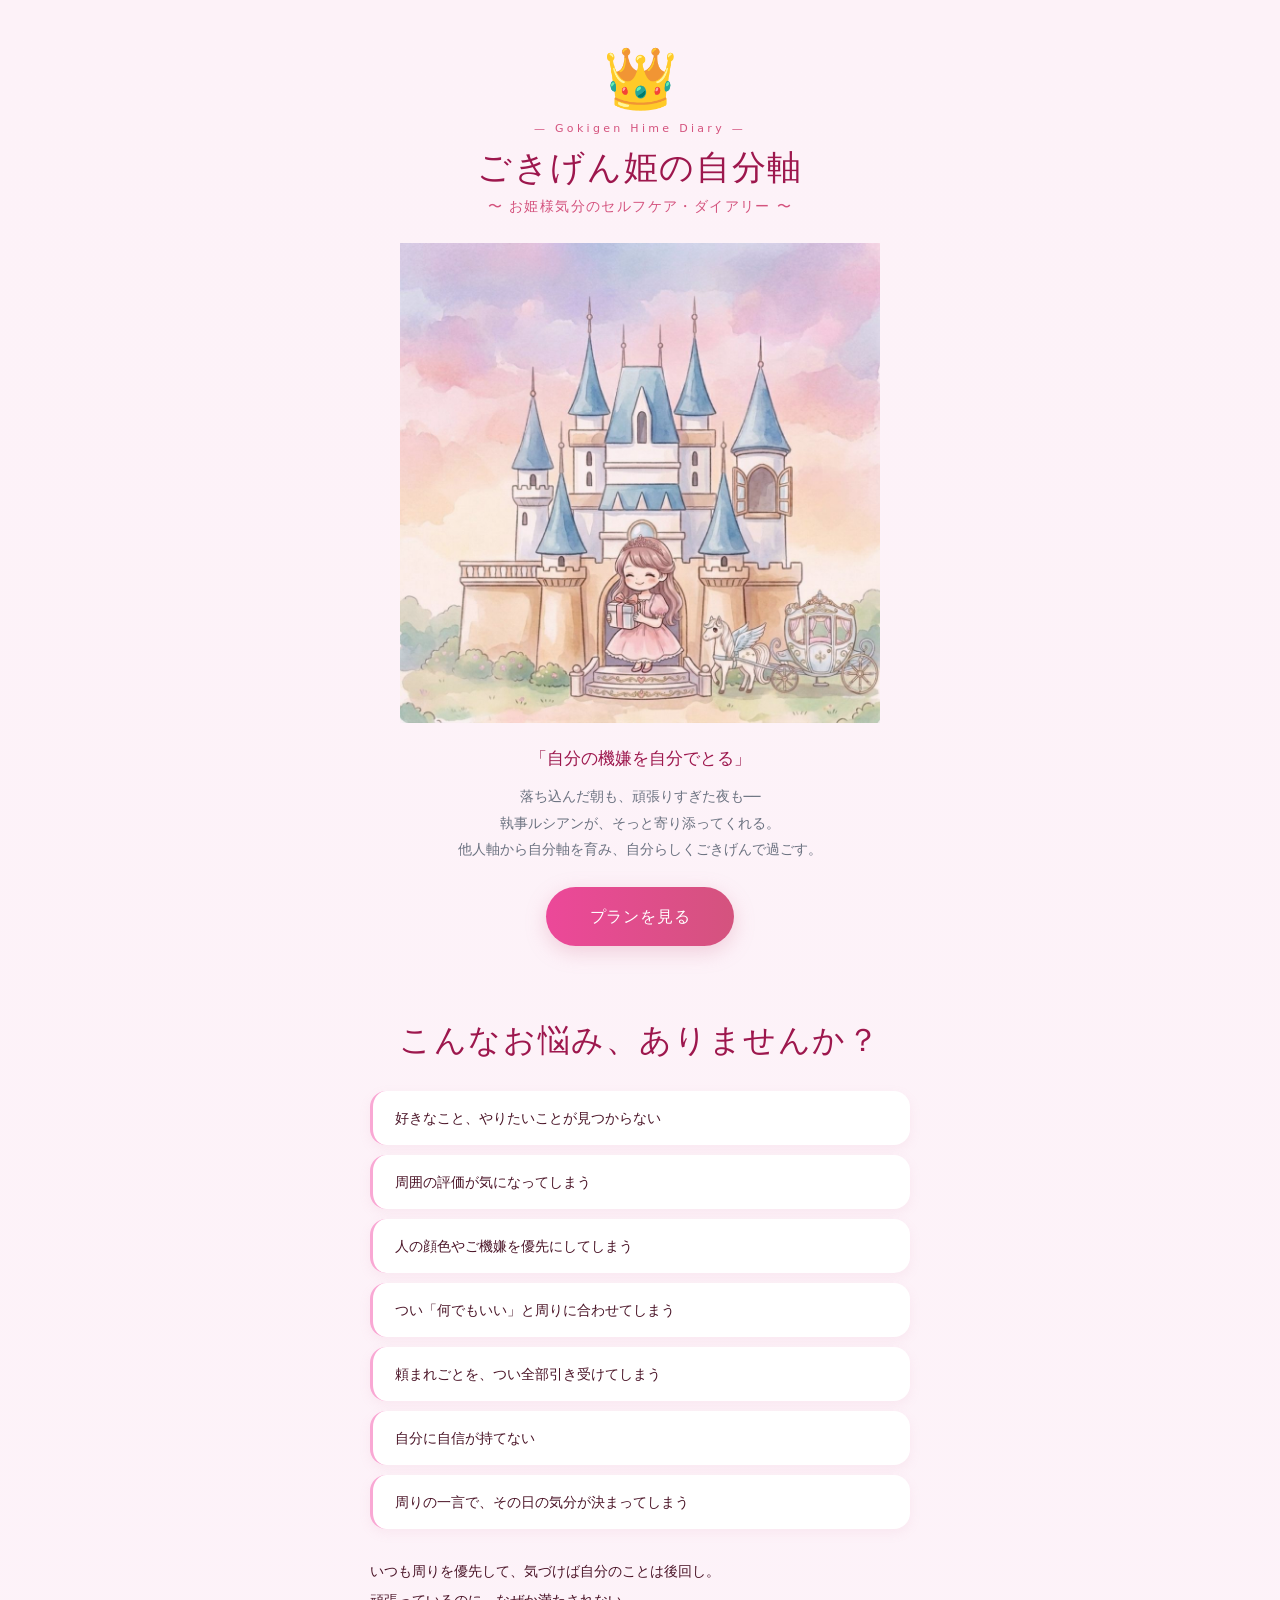
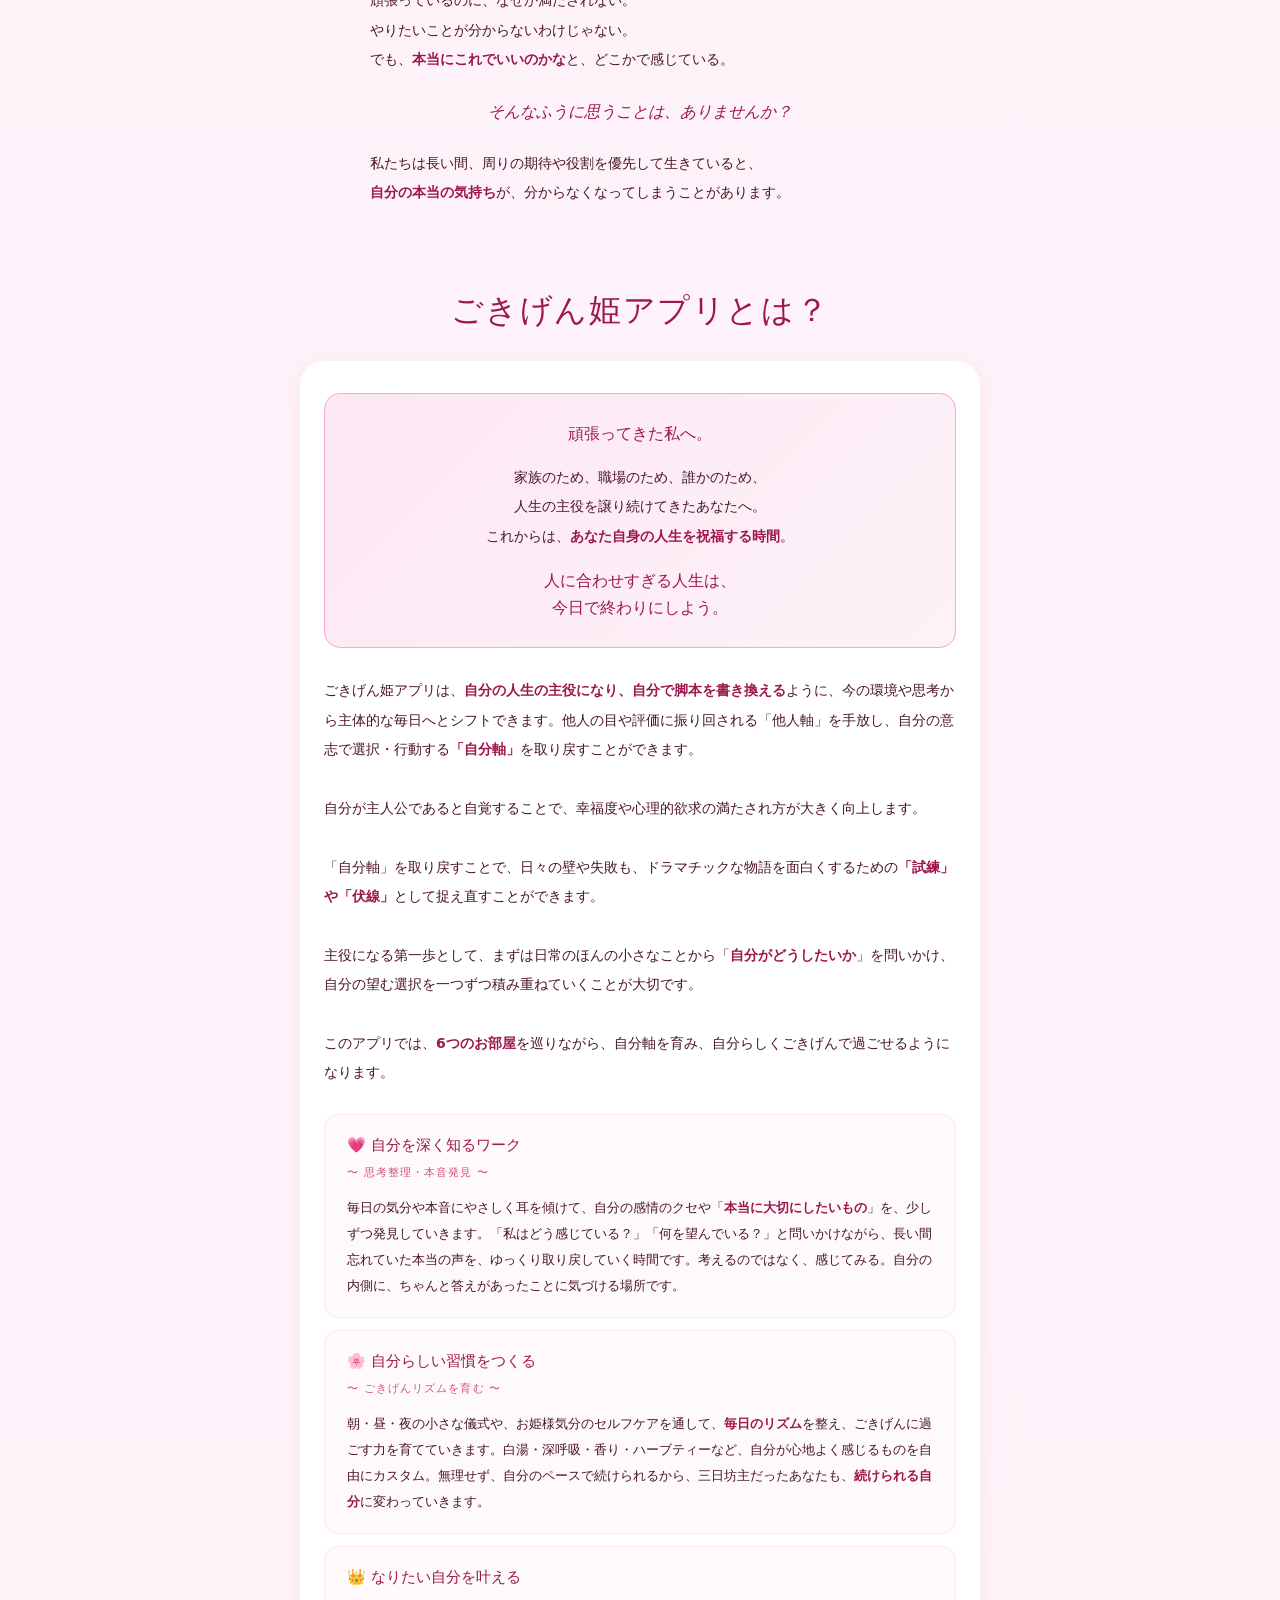
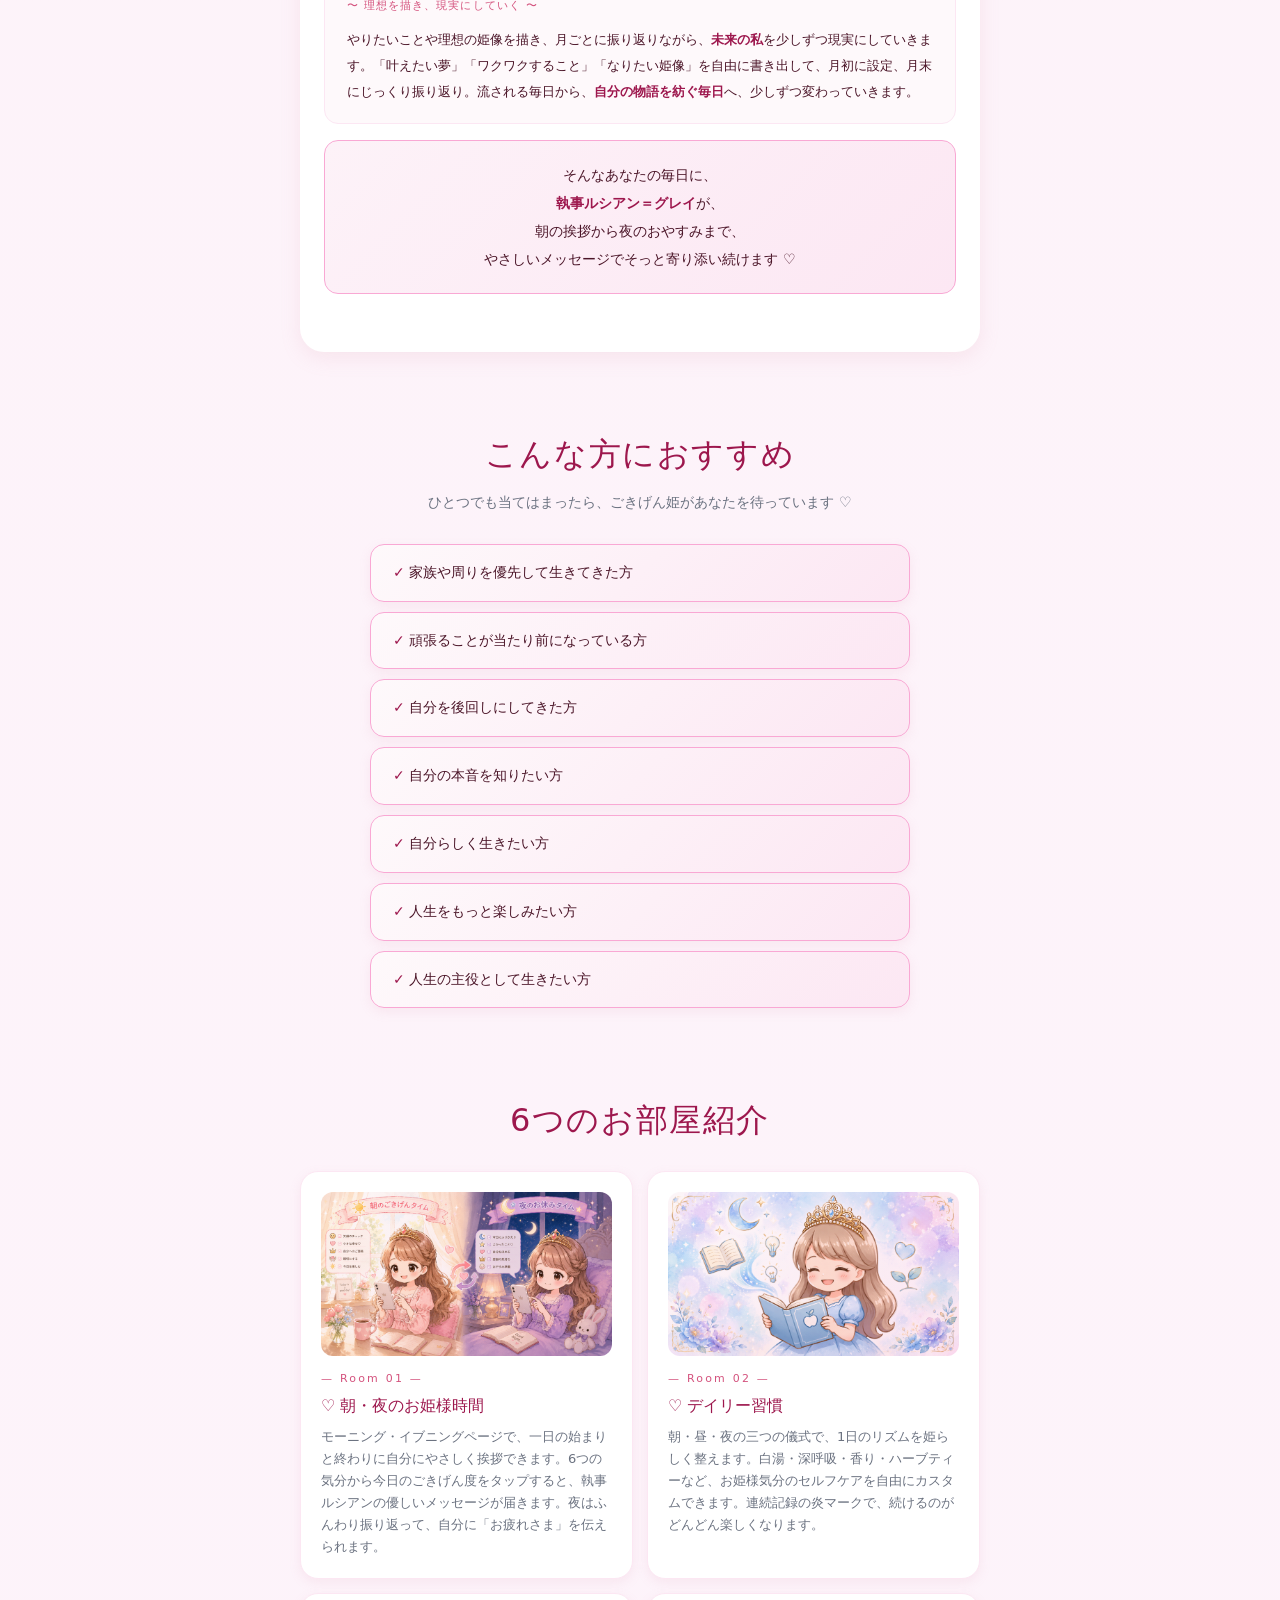
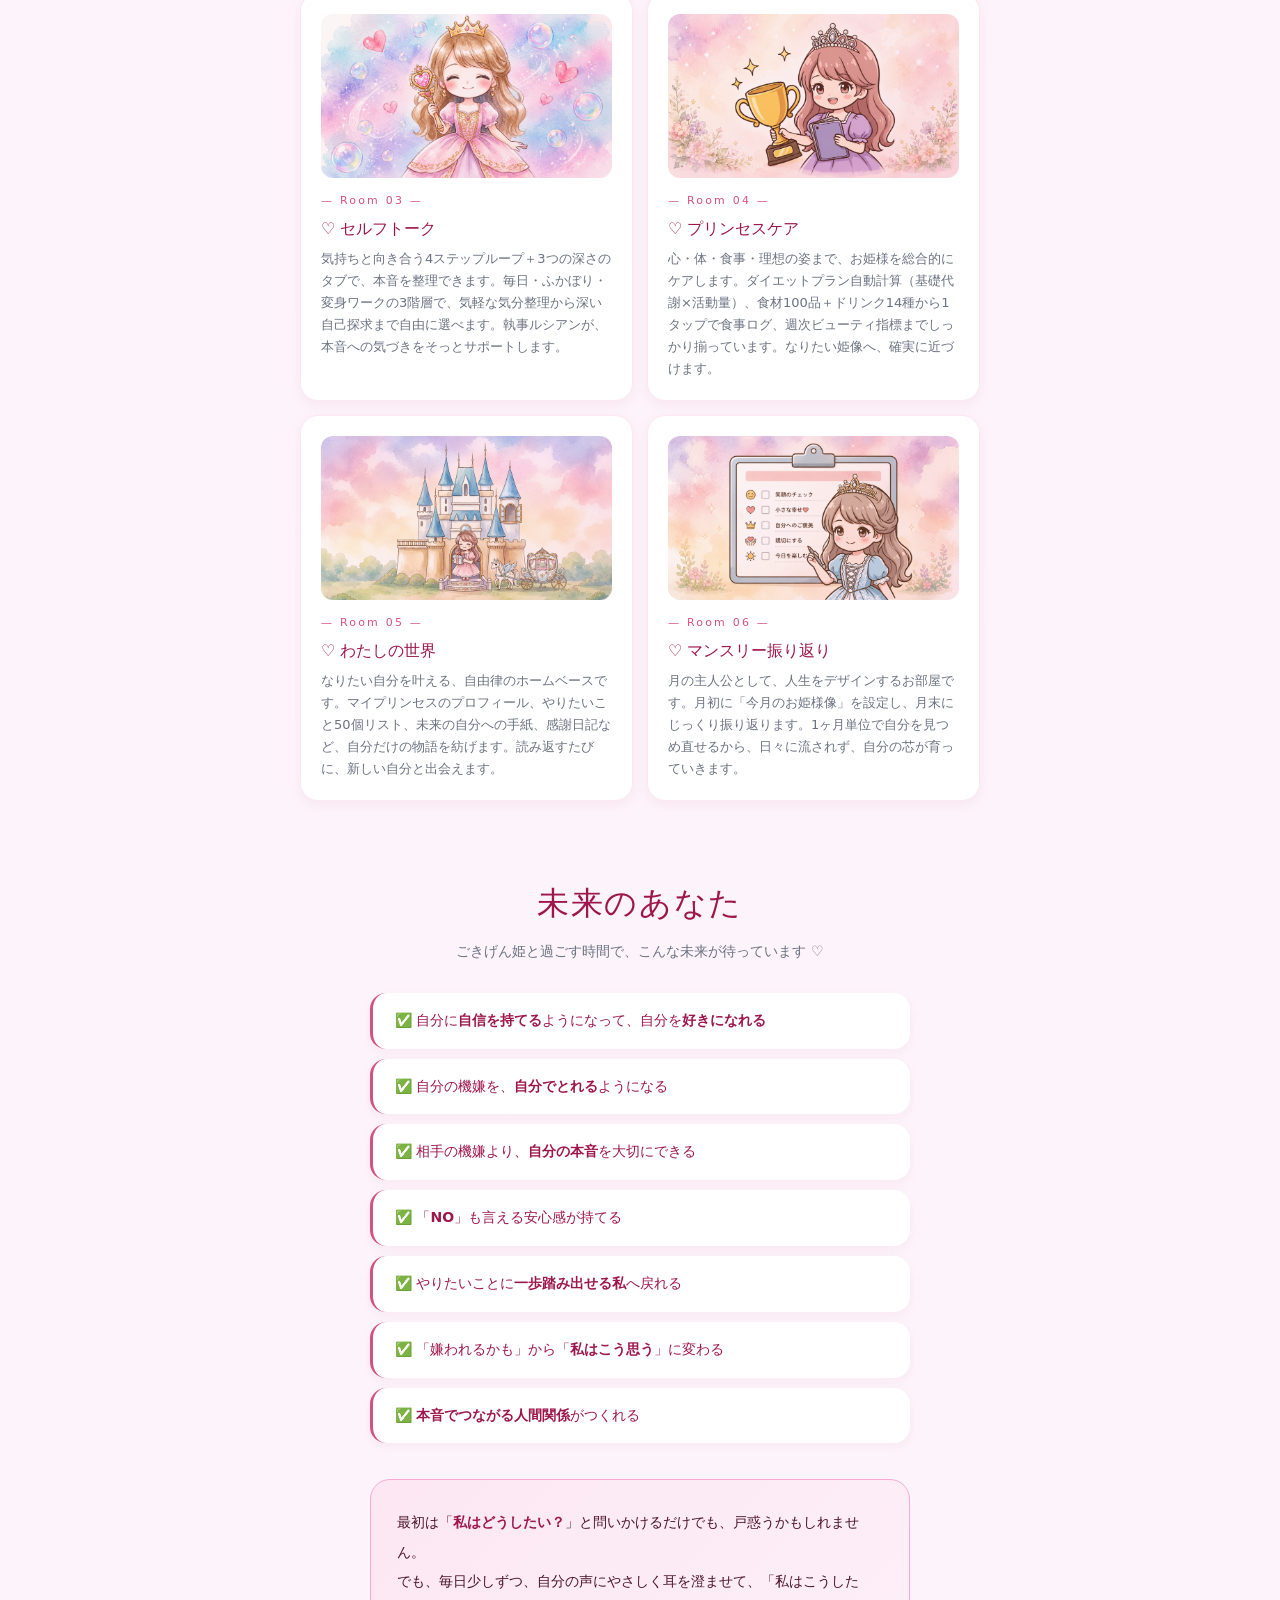
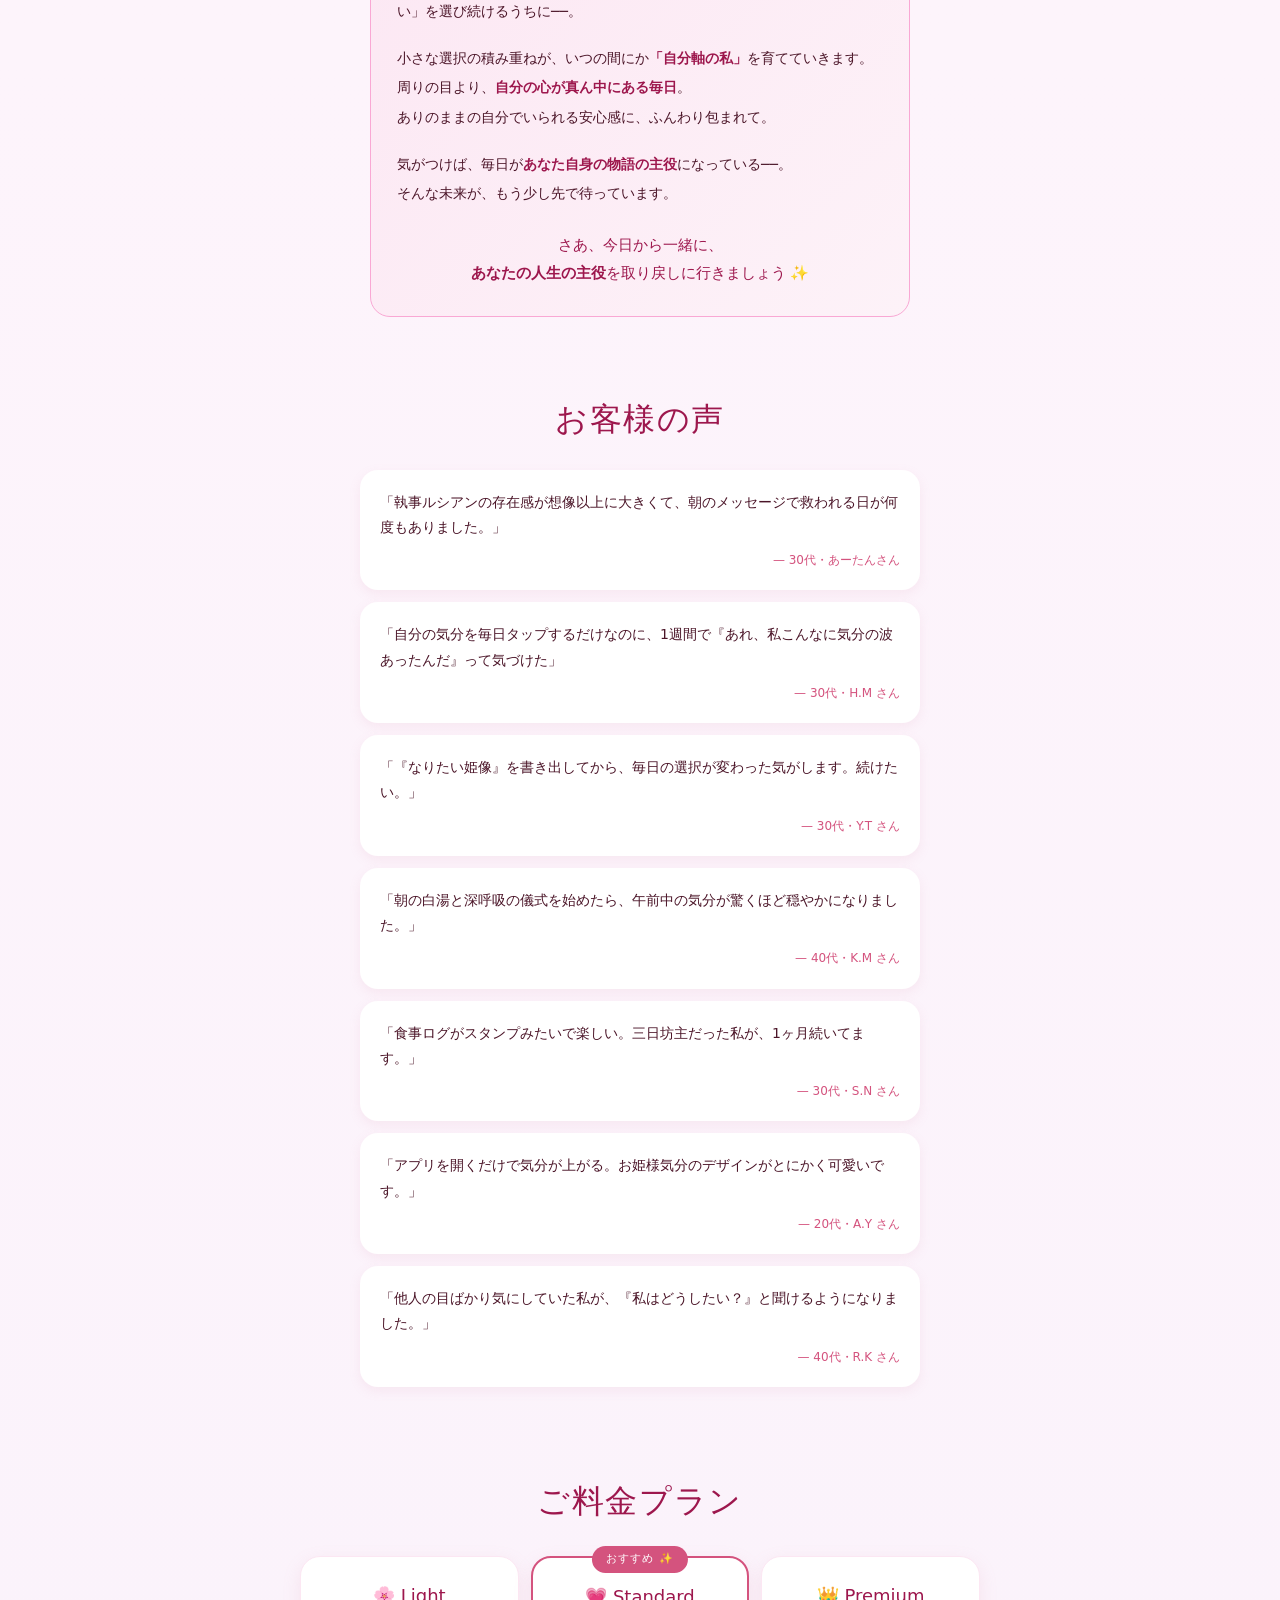
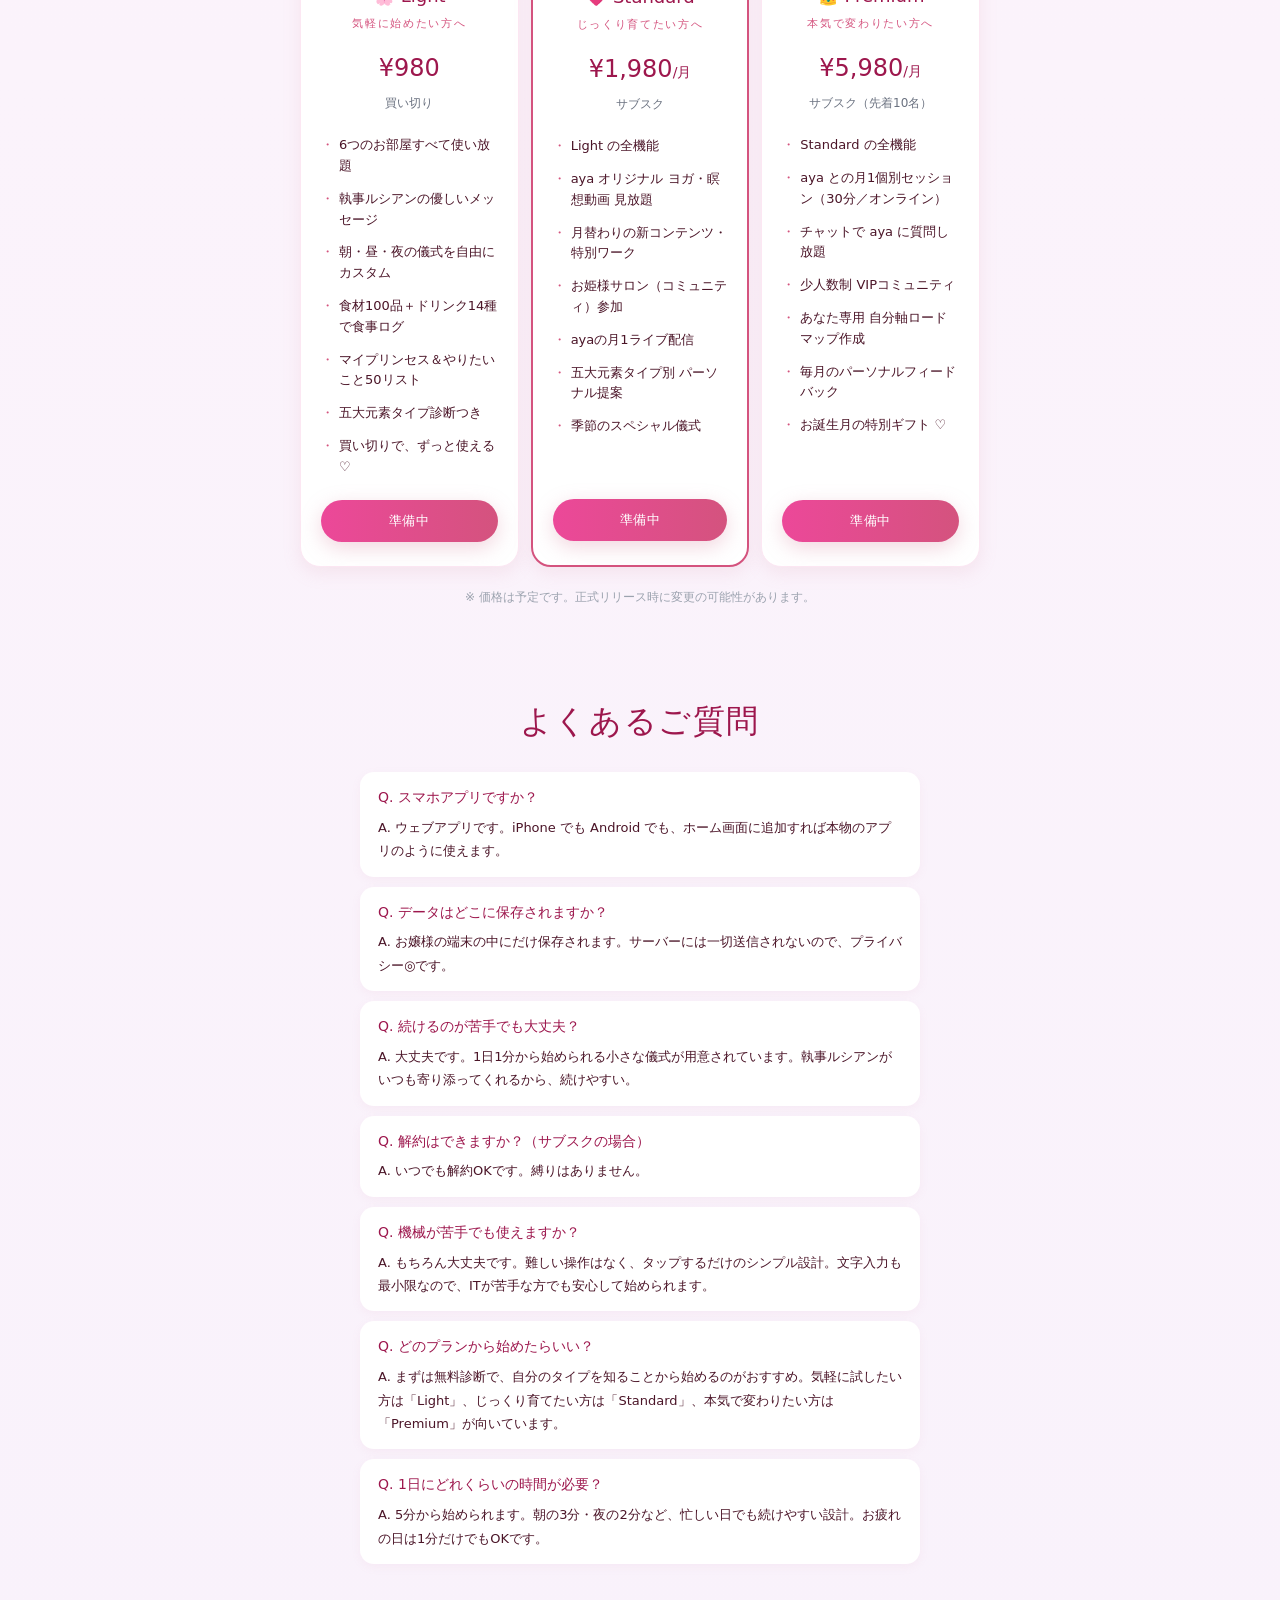
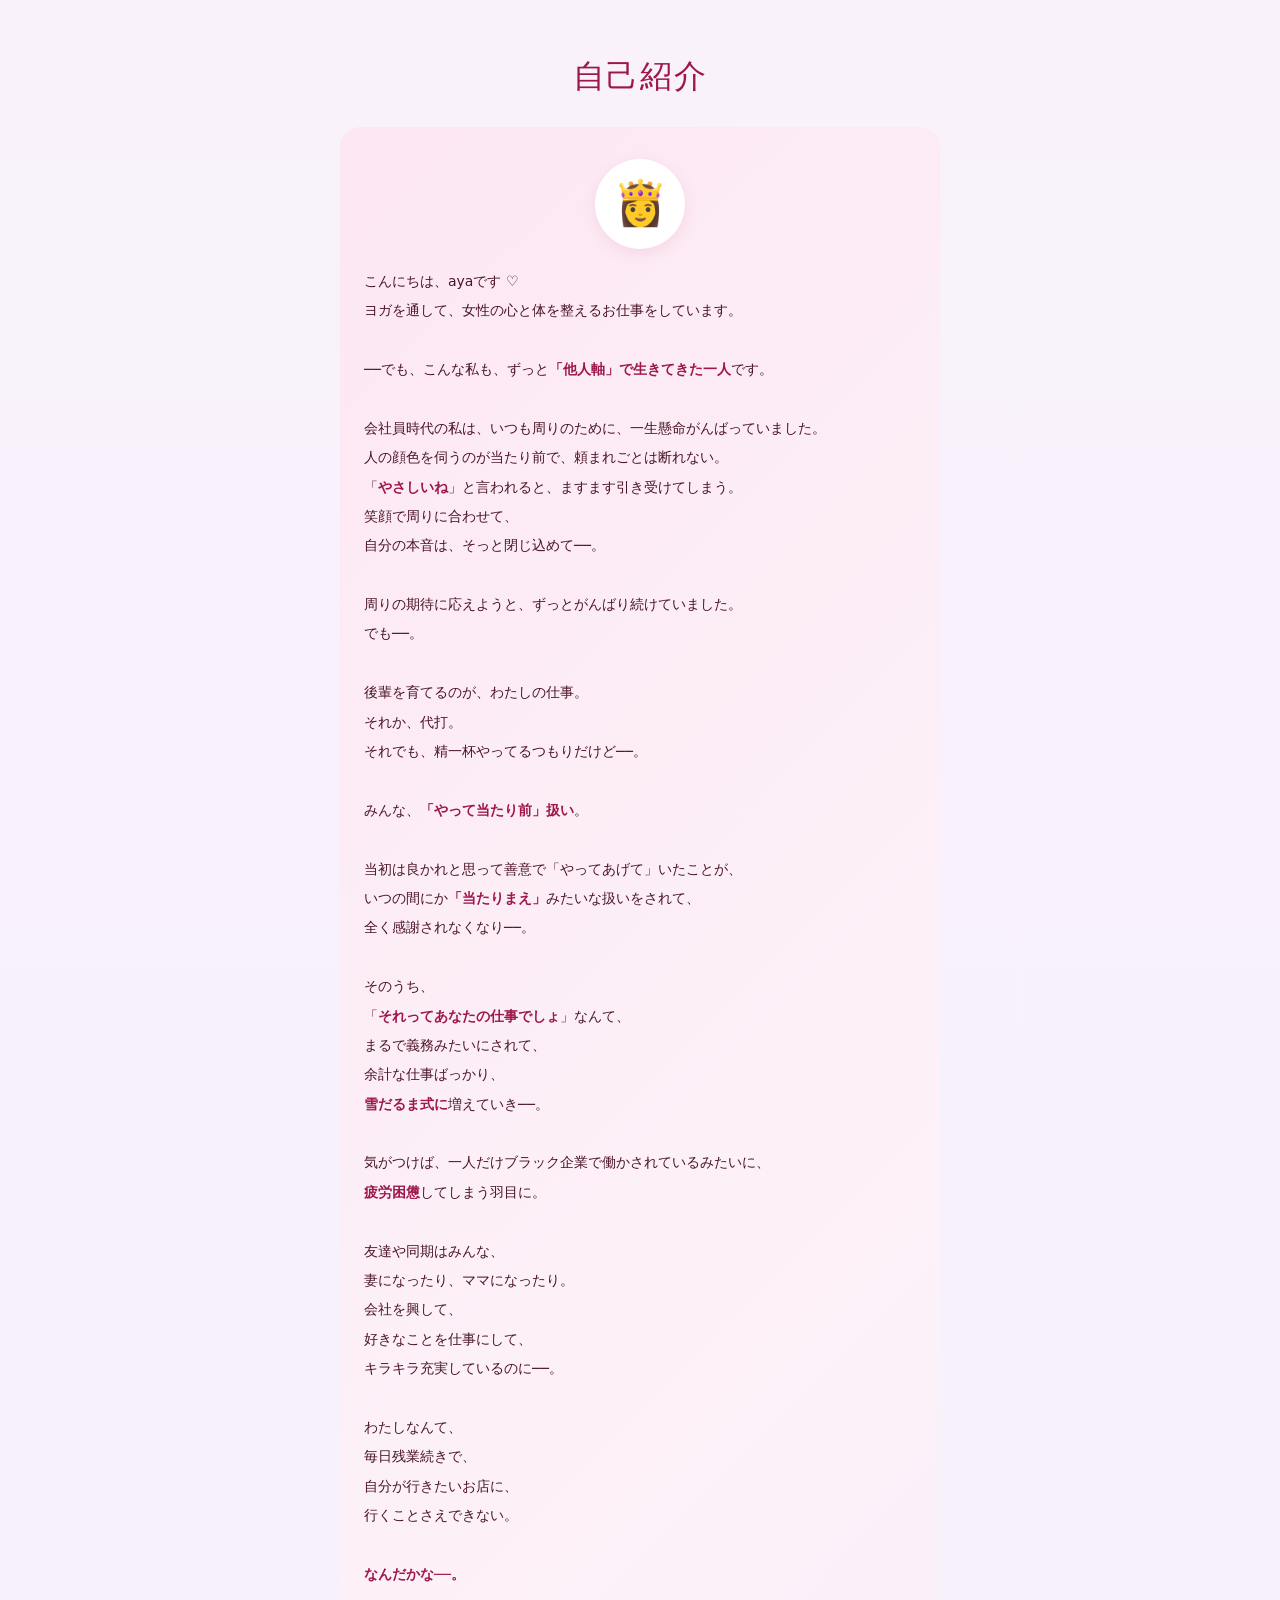
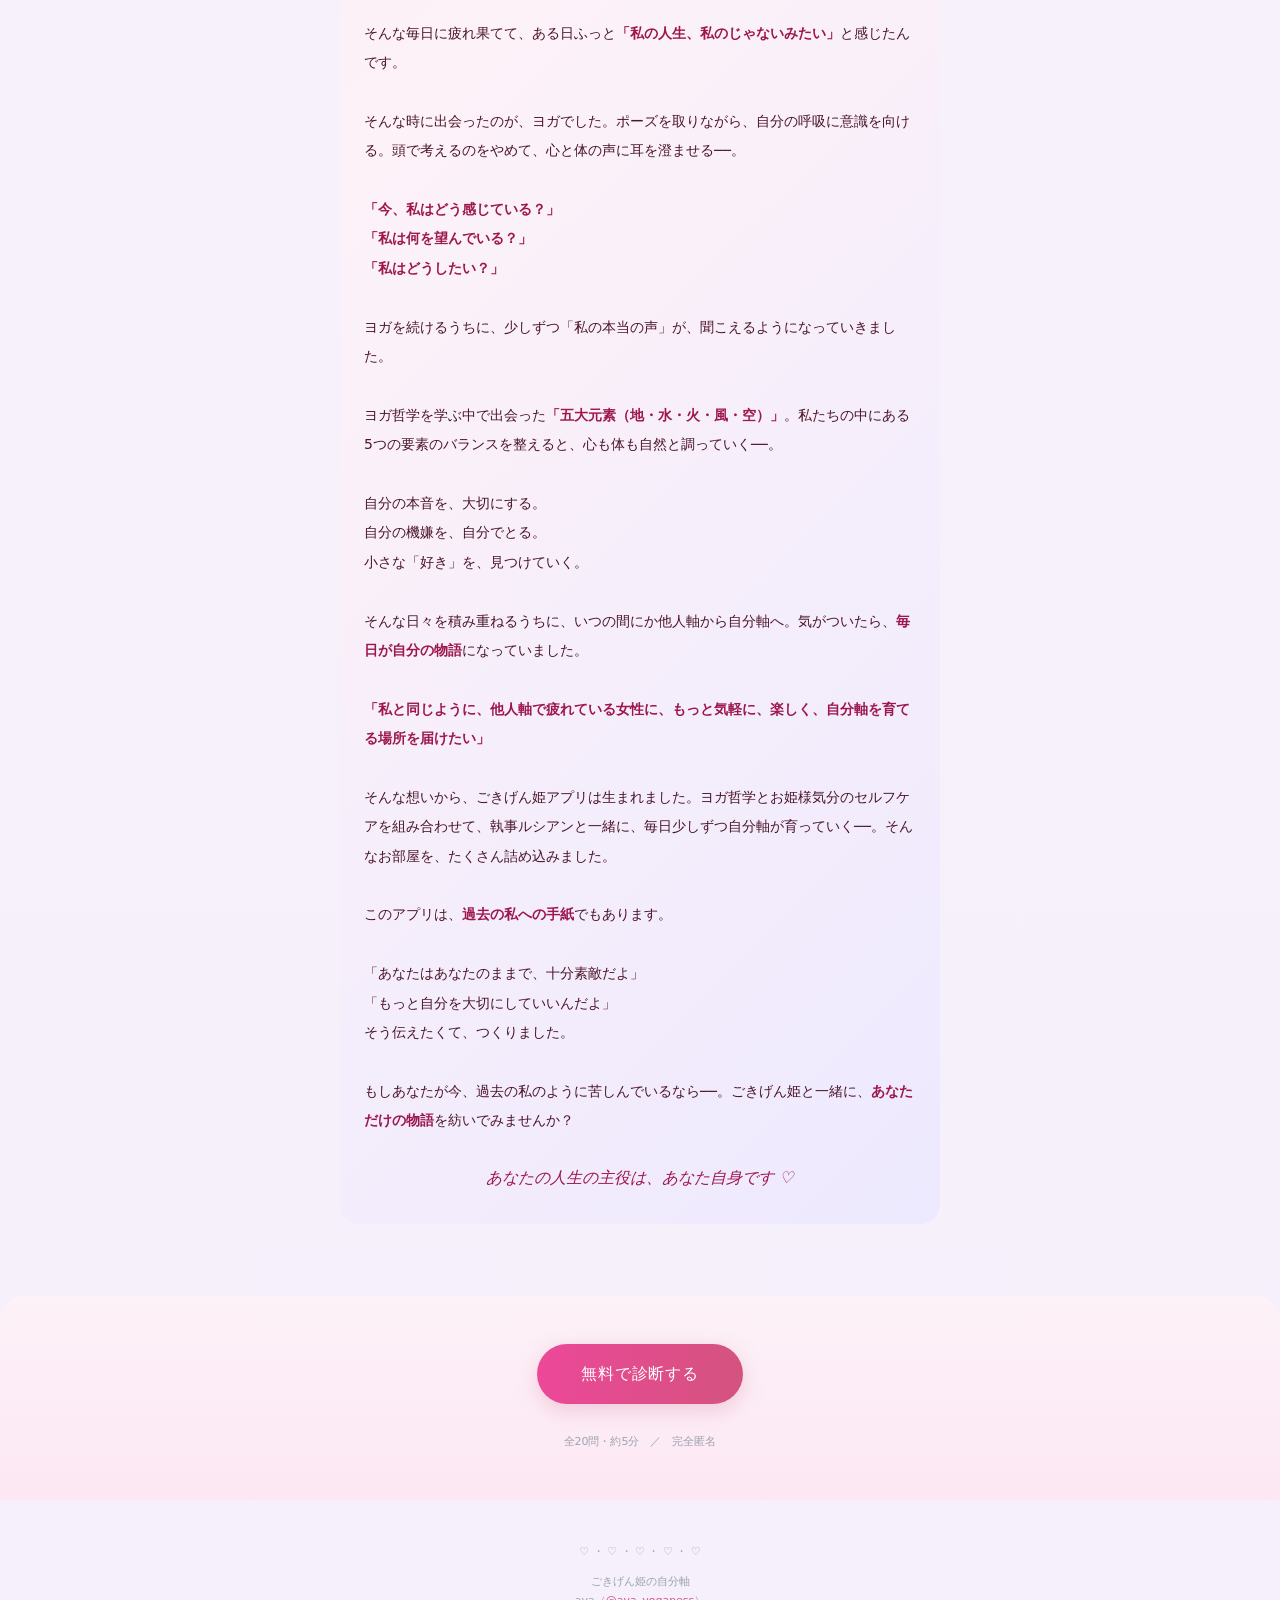
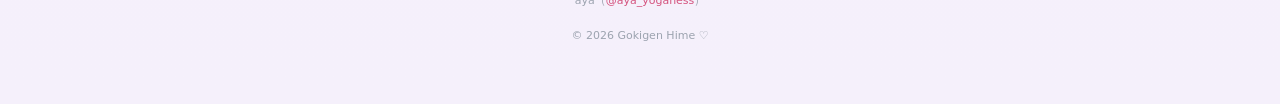
==== commit cceb3b98: "Add files via upload" ====
--- a/lp/index.html
+++ b/lp/index.html
@@ -690,29 +690,69 @@
           ──でも、こんな私も、ずっと<strong style="color:#9d174d">「他人軸」で生きてきた一人</strong>です。<br/><br/>
 
           会社員時代の私は、いつも周りのために、一生懸命がんばっていました。<br/>
-          「<strong style="color:#9d174d">やさしいね</strong>」と言われると、断れない。<br/>
-          笑顔で周りに合わせて、自分の本音は、そっと閉じ込めて──。<br/><br/>
-
-          頼まれごとは<strong style="color:#9d174d">雪だるま式に</strong>増えていき、毎日残業続き。<br/>
-          友達や同期はキラキラ充実しているのに、わたしは行きたいお店にさえ行けない。<br/><br/>
+          人の顔色を伺うのが当たり前で、頼まれごとは断れない。<br/>
+          「<strong style="color:#9d174d">やさしいね</strong>」と言われると、ますます引き受けてしまう。<br/>
+          笑顔で周りに合わせて、<br/>
+          自分の本音は、そっと閉じ込めて──。<br/><br/>
+
+          周りの期待に応えようと、ずっとがんばり続けていました。<br/>
+          でも──。<br/><br/>
+
+          後輩を育てるのが、わたしの仕事。<br/>
+          それか、代打。<br/>
+          それでも、精一杯やってるつもりだけど──。<br/><br/>
+
+          みんな、<strong style="color:#9d174d">「やって当たり前」扱い</strong>。<br/><br/>
+
+          当初は良かれと思って善意で「やってあげて」いたことが、<br/>
+          いつの間にか<strong style="color:#9d174d">「当たりまえ」</strong>みたいな扱いをされて、<br/>
+          全く感謝されなくなり──。<br/><br/>
+
+          そのうち、<br/>
+          「<strong style="color:#9d174d">それってあなたの仕事でしょ</strong>」なんて、<br/>
+          まるで義務みたいにされて、<br/>
+          余計な仕事ばっかり、<br/>
+          <strong style="color:#9d174d">雪だるま式に</strong>増えていき──。<br/><br/>
+
+          気がつけば、一人だけブラック企業で働かされているみたいに、<br/>
+          <strong style="color:#9d174d">疲労困憊</strong>してしまう羽目に。<br/><br/>
+
+          友達や同期はみんな、<br/>
+          妻になったり、ママになったり。<br/>
+          会社を興して、<br/>
+          好きなことを仕事にして、<br/>
+          キラキラ充実しているのに──。<br/><br/>
+
+          わたしなんて、<br/>
+          毎日残業続きで、<br/>
+          自分が行きたいお店に、<br/>
+          行くことさえできない。<br/><br/>
 
           <strong style="color:#9d174d">なんだかな──。</strong><br/><br/>
 
-          そんなある日、ふっと<strong style="color:#9d174d">「私の人生、私のじゃないみたい」</strong>と感じたんです。<br/><br/>
-
-          そんな時に出会ったのが、ヨガでした。<br/>
-          頭で考えるのをやめて、心と体の声に耳を澄ませる──。<br/><br/>
+          そんな毎日に疲れ果てて、ある日ふっと<strong style="color:#9d174d">「私の人生、私のじゃないみたい」</strong>と感じたんです。<br/><br/>
+
+          そんな時に出会ったのが、ヨガでした。ポーズを取りながら、自分の呼吸に意識を向ける。頭で考えるのをやめて、心と体の声に耳を澄ませる──。<br/><br/>
 
           <strong style="color:#9d174d">「今、私はどう感じている？」</strong><br/>
+          <strong style="color:#9d174d">「私は何を望んでいる？」</strong><br/>
           <strong style="color:#9d174d">「私はどうしたい？」</strong><br/><br/>
 
-          ヨガ哲学の<strong style="color:#9d174d">「五大元素（地・水・火・風・空）」</strong>を学ぶ中で、自分の本音を大切にする、自分の機嫌を自分でとる、小さな「好き」を見つけていく──。<br/><br/>
+          ヨガを続けるうちに、少しずつ「私の本当の声」が、聞こえるようになっていきました。<br/><br/>
+
+          ヨガ哲学を学ぶ中で出会った<strong style="color:#9d174d">「五大元素（地・水・火・風・空）」</strong>。私たちの中にある5つの要素のバランスを整えると、心も体も自然と調っていく──。<br/><br/>
+
+          自分の本音を、大切にする。<br/>
+          自分の機嫌を、自分でとる。<br/>
+          小さな「好き」を、見つけていく。<br/><br/>
 
           そんな日々を積み重ねるうちに、いつの間にか他人軸から自分軸へ。気がついたら、<strong style="color:#9d174d">毎日が自分の物語</strong>になっていました。<br/><br/>
 
-          <strong style="color:#9d174d">「私と同じように、他人軸で疲れている女性に、自分軸を育てる場所を届けたい」</strong><br/><br/>
-
-          そんな想いから、ごきげん姫アプリは生まれました。このアプリは、<strong style="color:#9d174d">過去の私への手紙</strong>でもあります。<br/><br/>
+          <strong style="color:#9d174d">「私と同じように、他人軸で疲れている女性に、もっと気軽に、楽しく、自分軸を育てる場所を届けたい」</strong><br/><br/>
+
+          そんな想いから、ごきげん姫アプリは生まれました。ヨガ哲学とお姫様気分のセルフケアを組み合わせて、執事ルシアンと一緒に、毎日少しずつ自分軸が育っていく──。そんなお部屋を、たくさん詰め込みました。<br/><br/>
+
+          このアプリは、<strong style="color:#9d174d">過去の私への手紙</strong>でもあります。<br/><br/>
 
           「あなたはあなたのままで、十分素敵だよ」<br/>
           「もっと自分を大切にしていいんだよ」<br/>
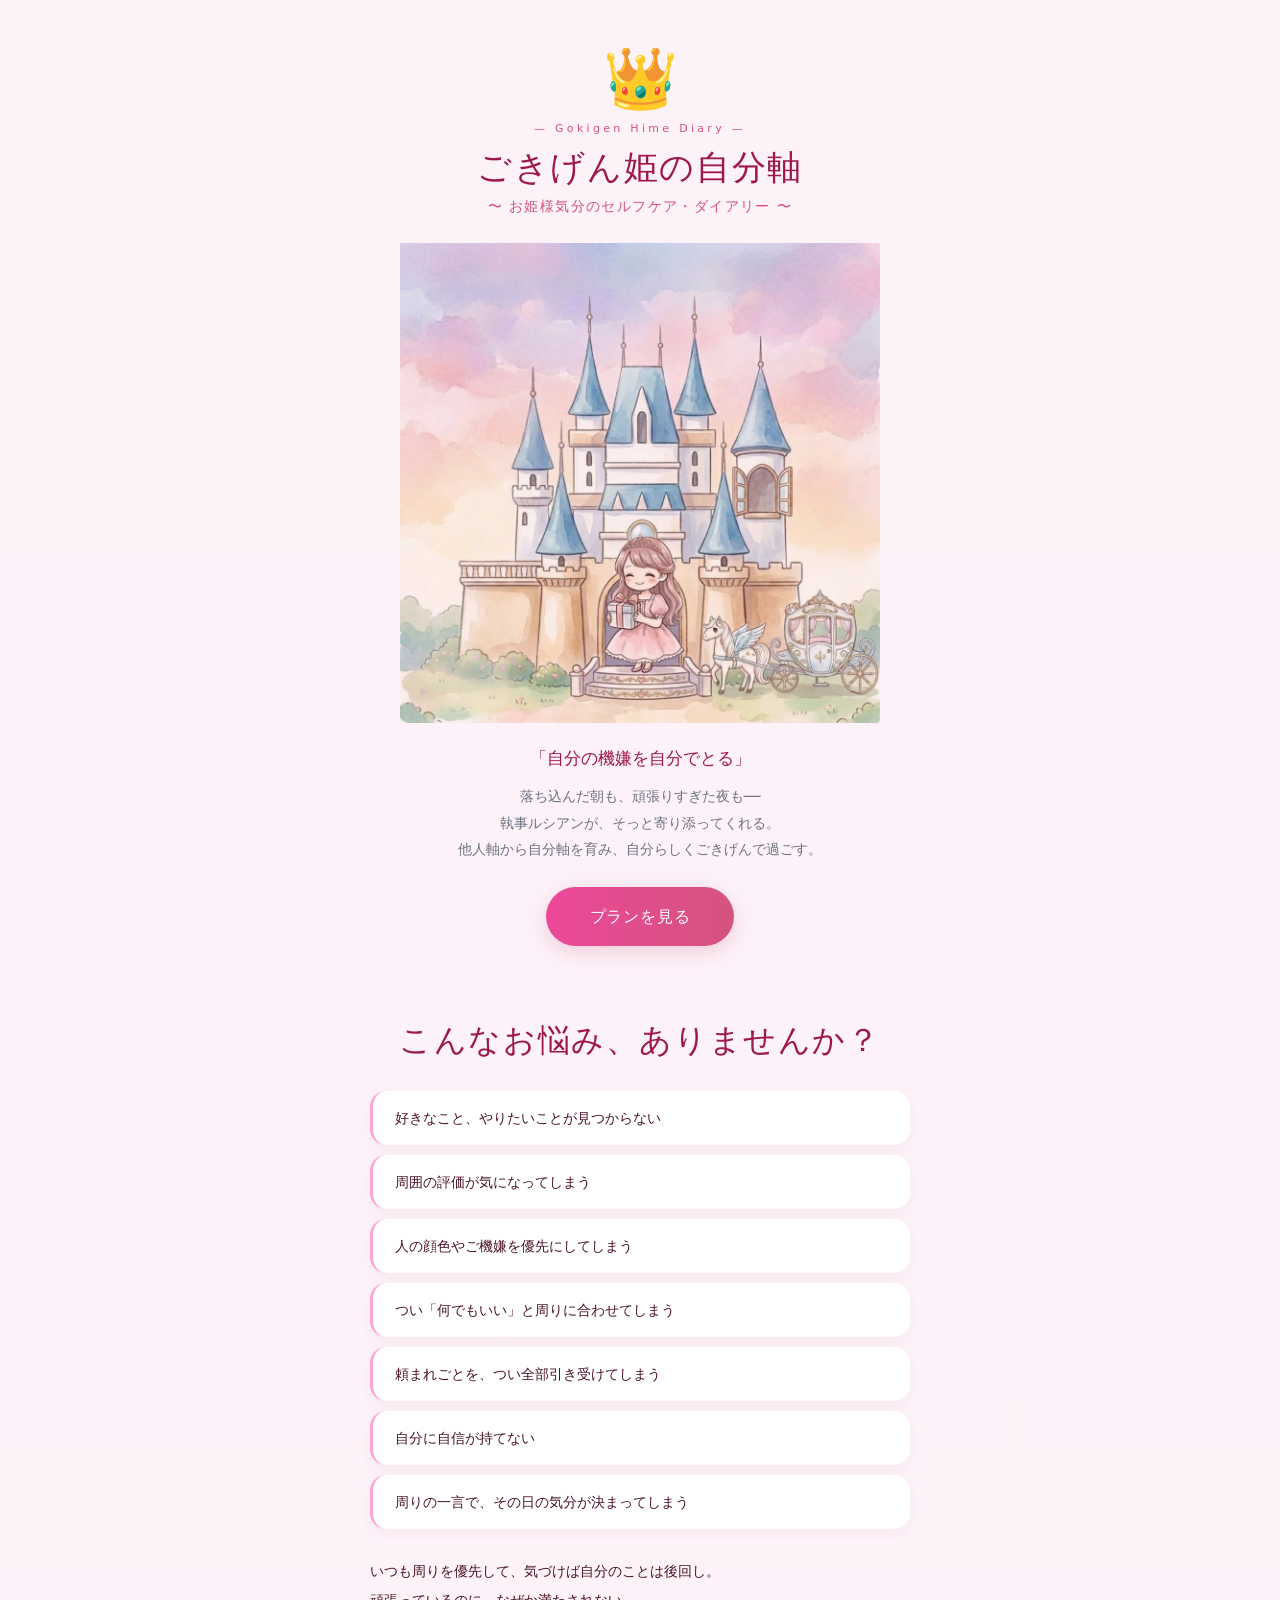
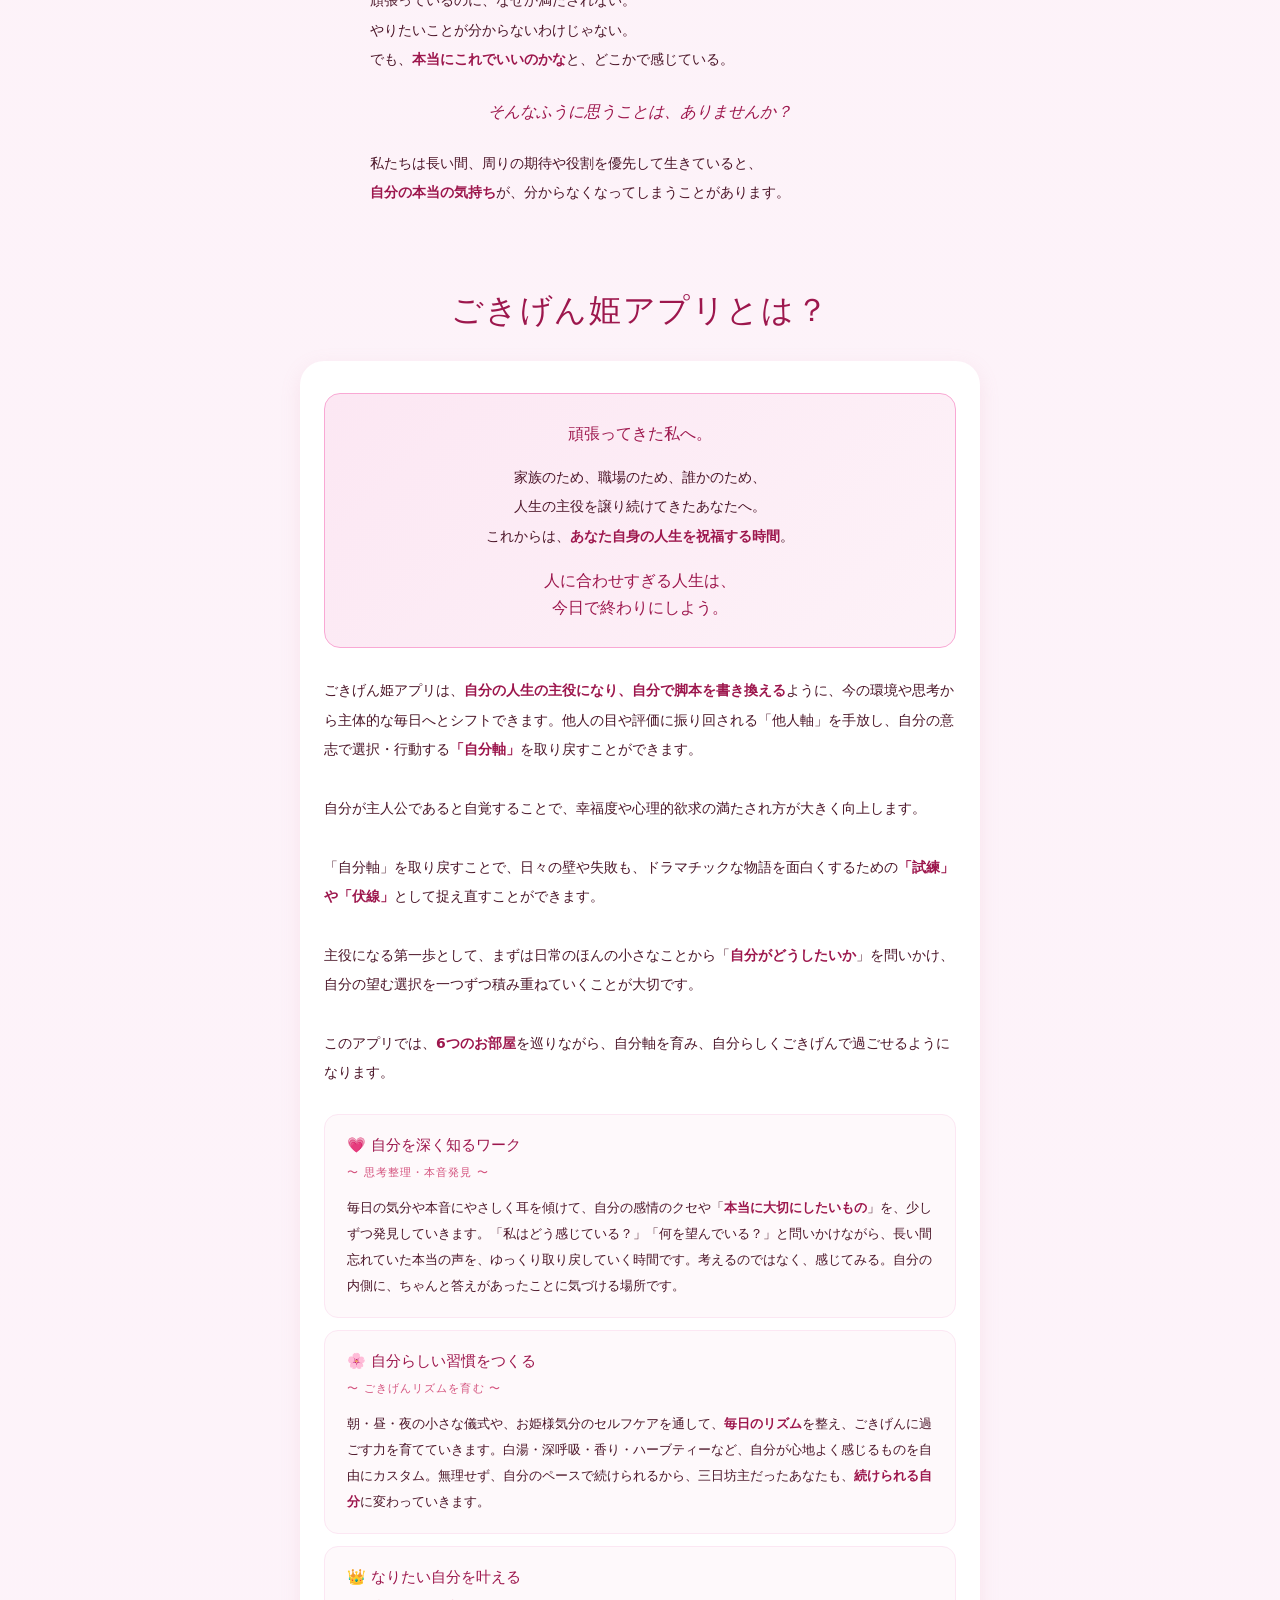
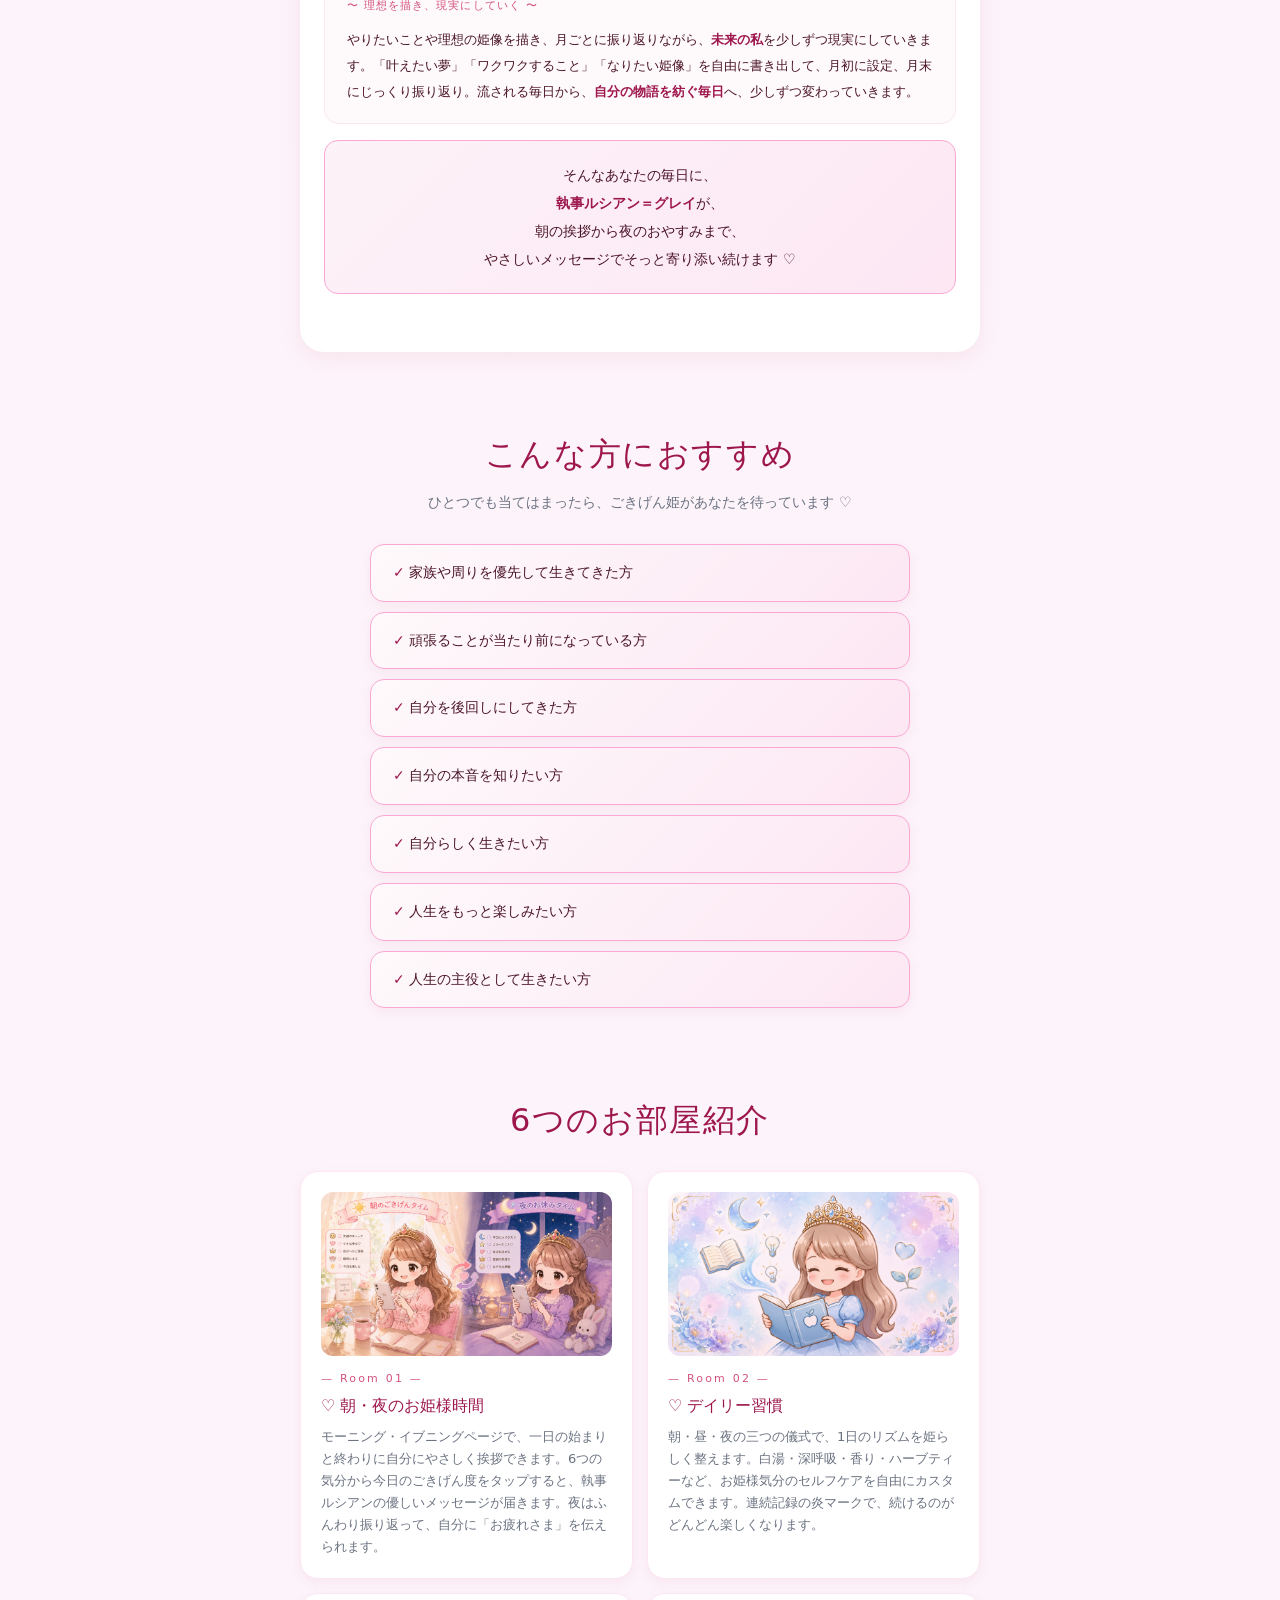
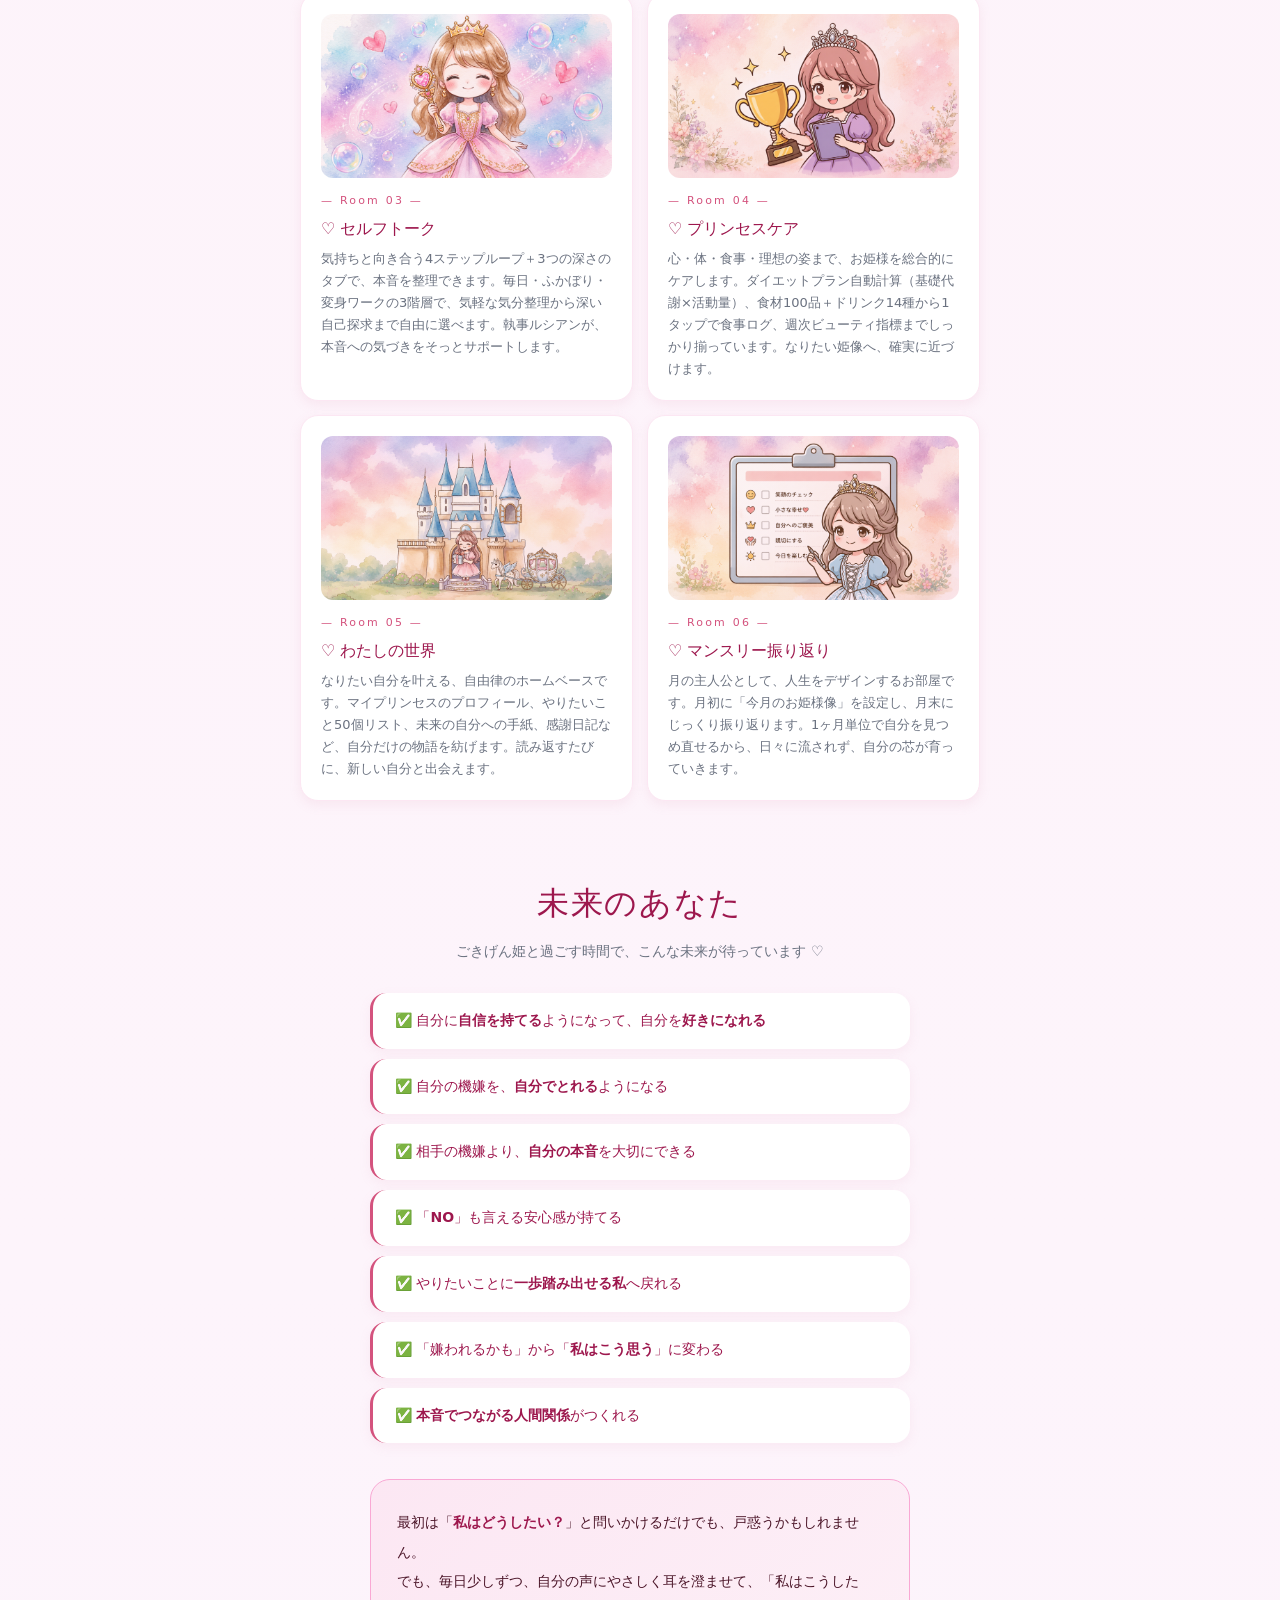
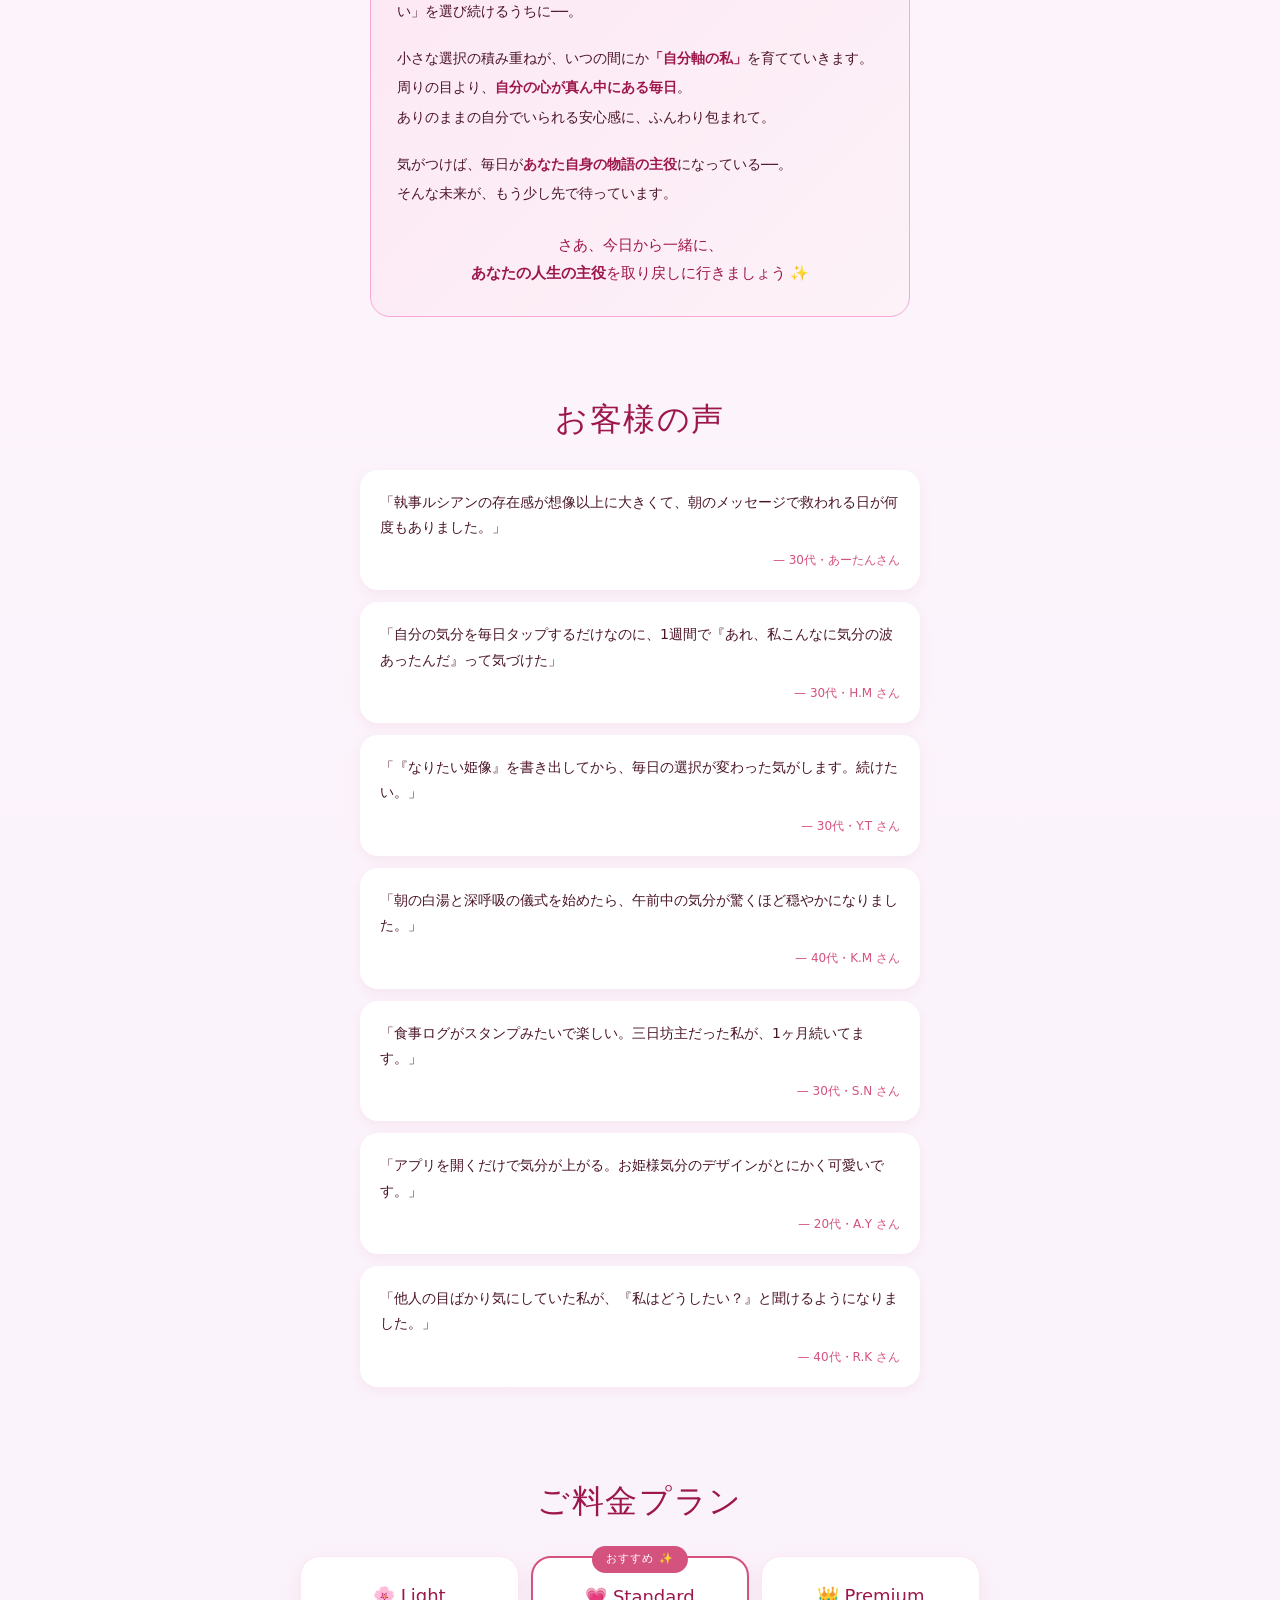
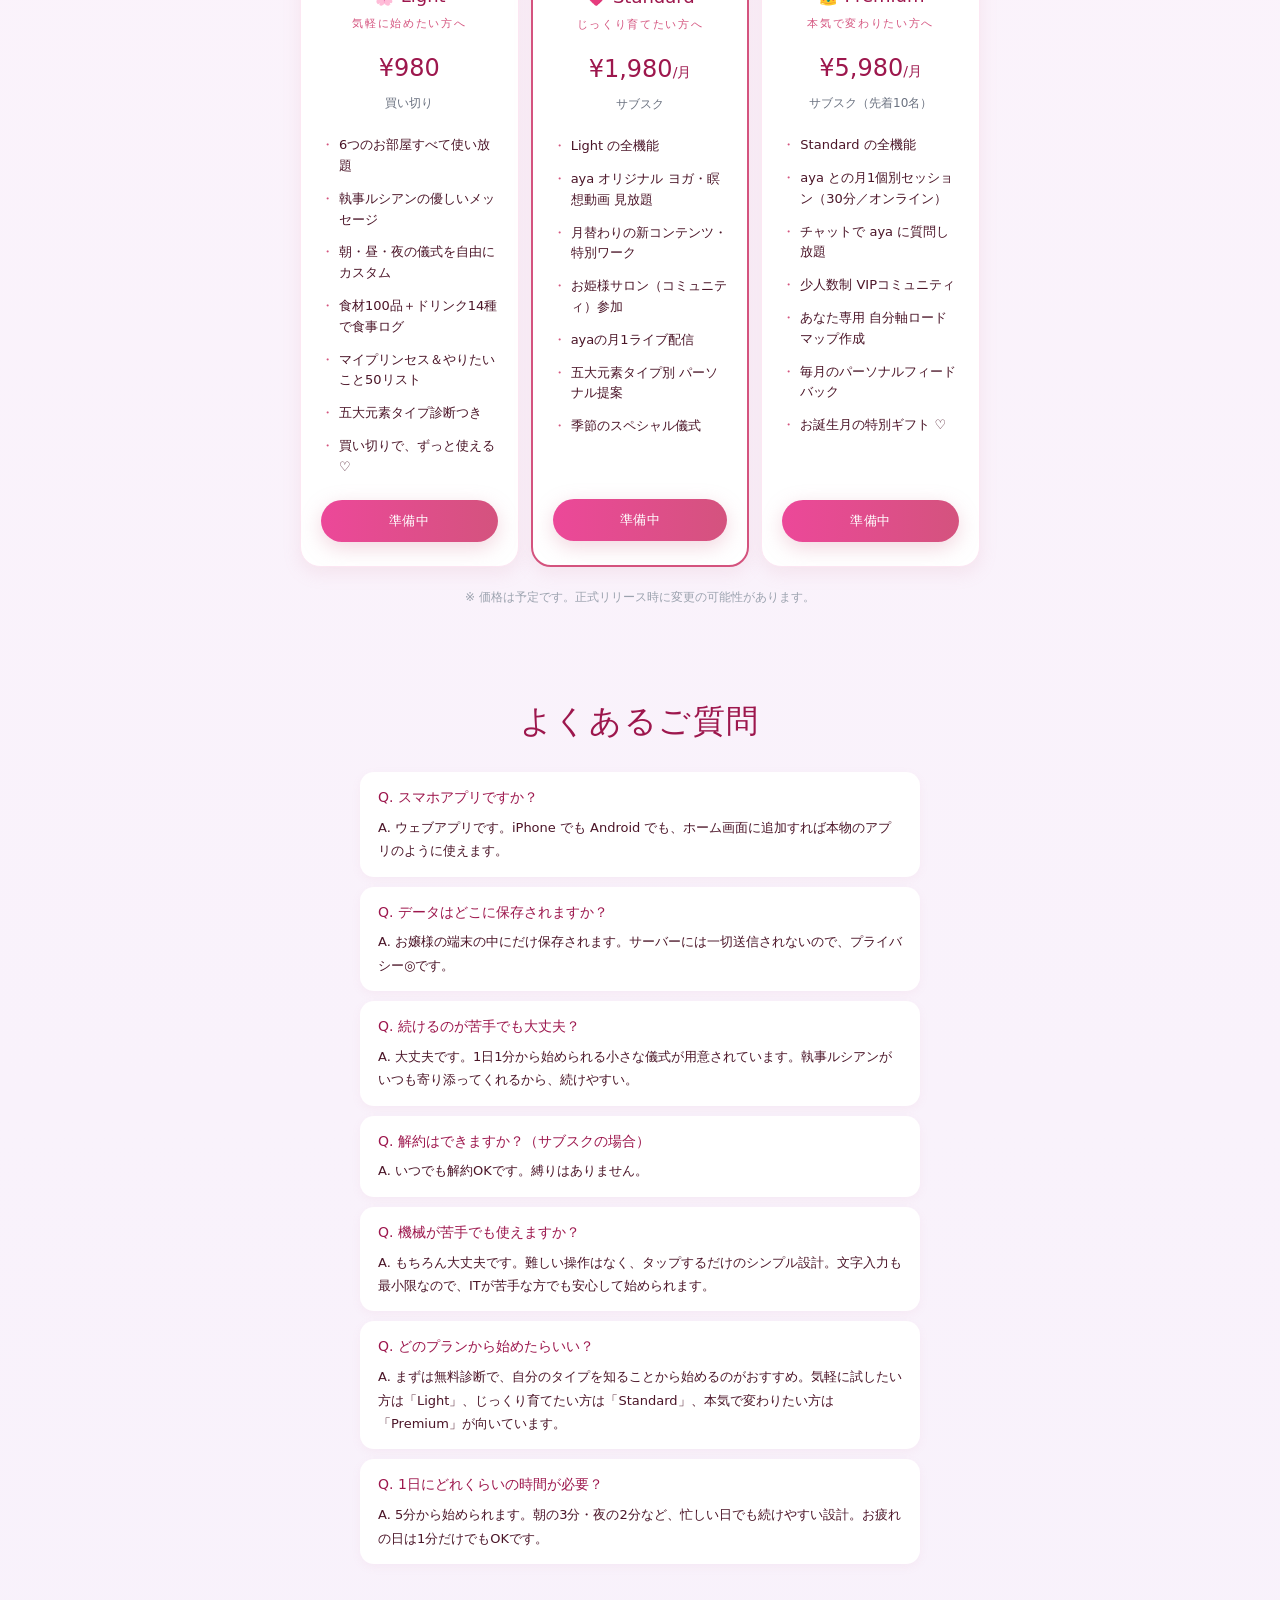
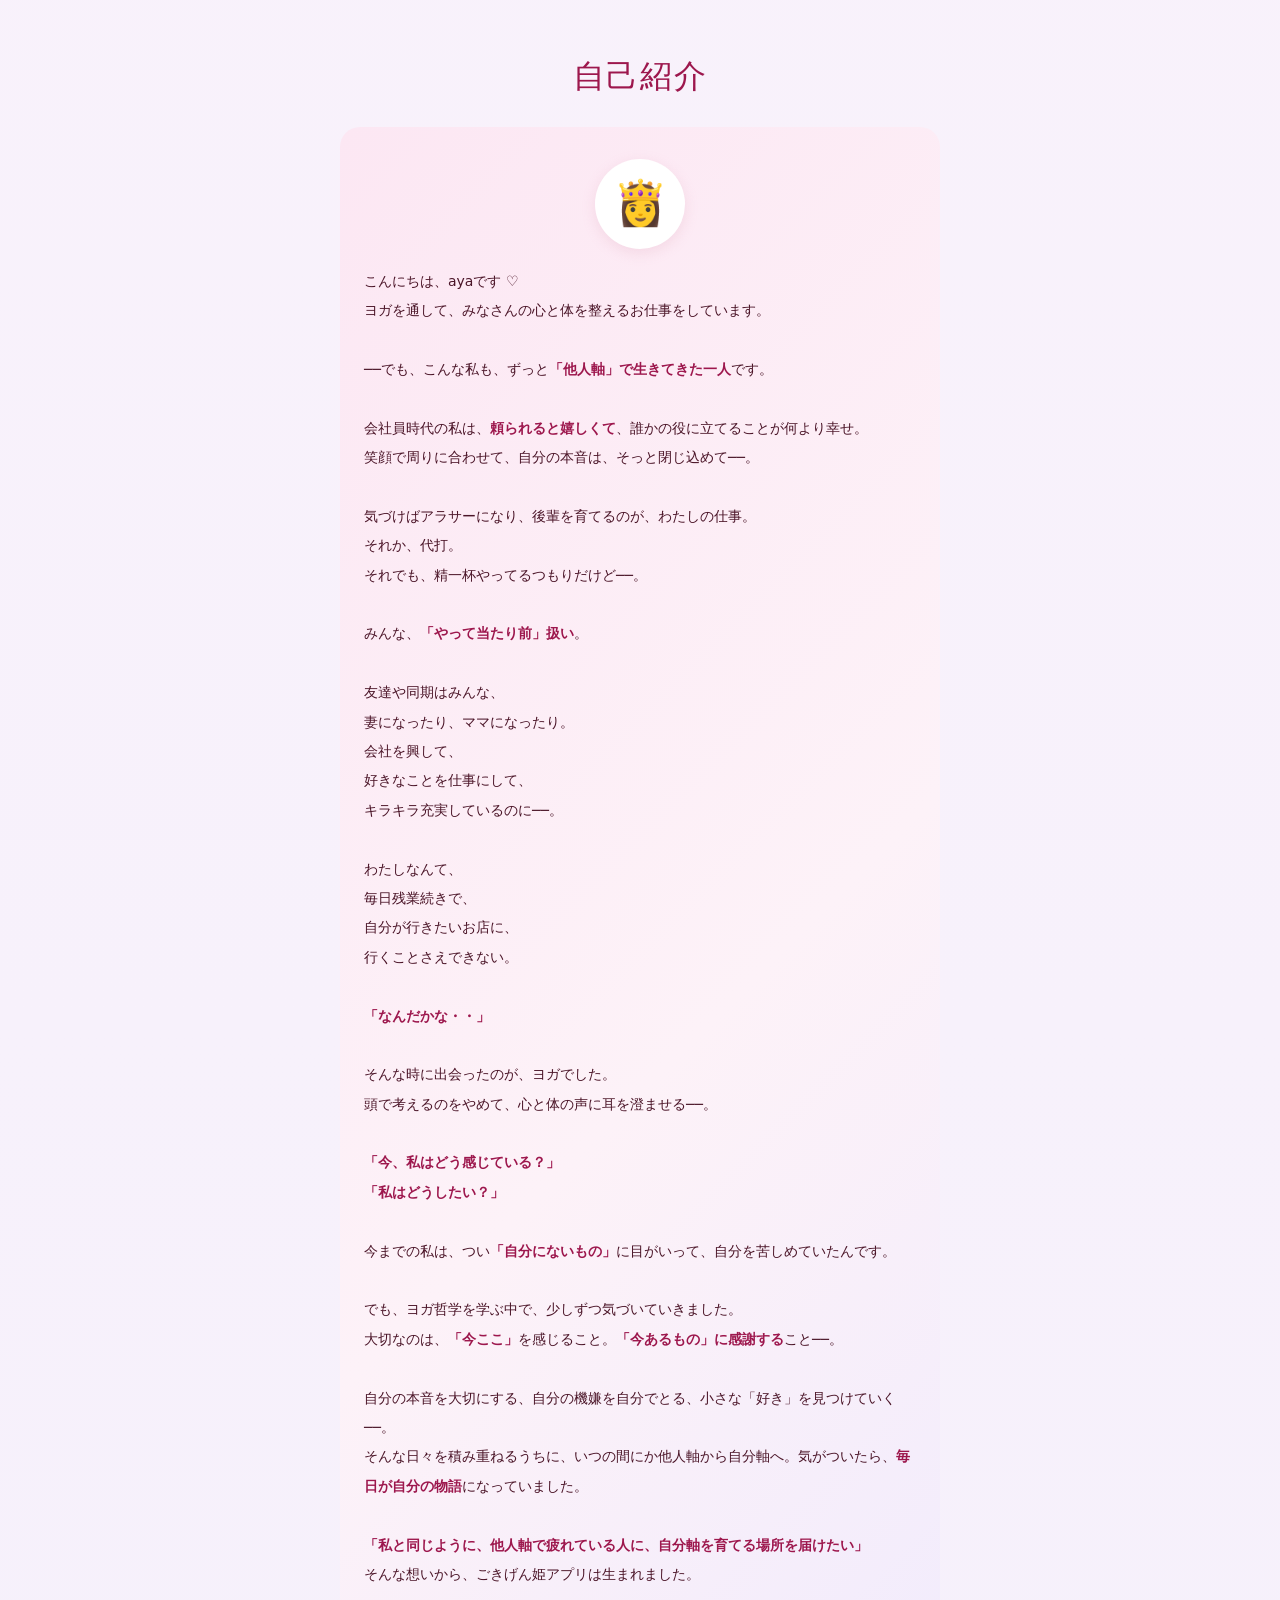
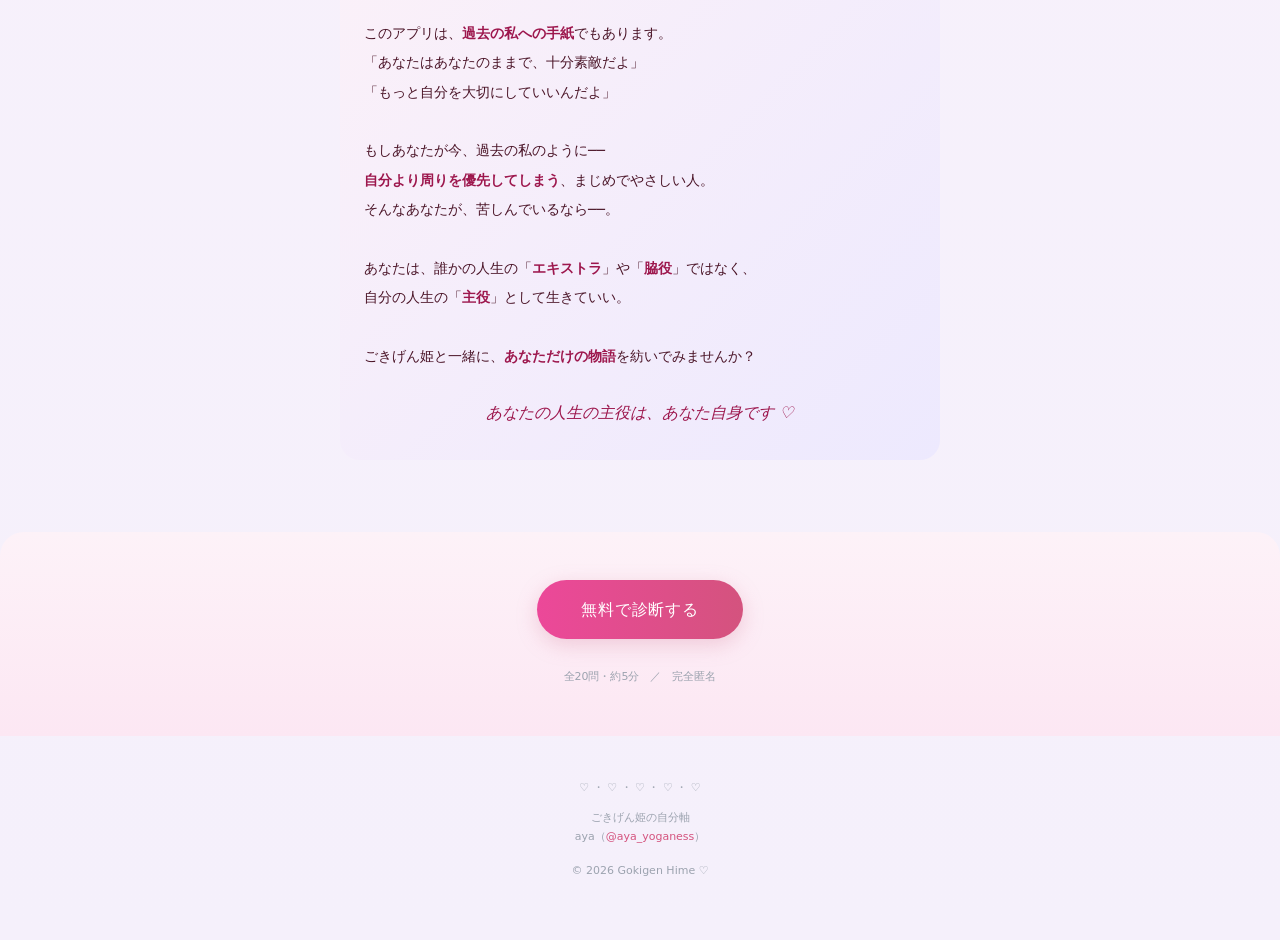
==== commit 81cbd371: "Add files via upload" ====
--- a/lp/index.html
+++ b/lp/index.html
@@ -685,37 +685,18 @@
 
         <p style="font-size: 14px; color: #4b1528; line-height: 2.1; margin: 18px 0 0; text-align: left;">
           こんにちは、ayaです ♡<br/>
-          ヨガを通して、女性の心と体を整えるお仕事をしています。<br/><br/>
+          ヨガを通して、みなさんの心と体を整えるお仕事をしています。<br/><br/>
 
           ──でも、こんな私も、ずっと<strong style="color:#9d174d">「他人軸」で生きてきた一人</strong>です。<br/><br/>
 
-          会社員時代の私は、いつも周りのために、一生懸命がんばっていました。<br/>
-          人の顔色を伺うのが当たり前で、頼まれごとは断れない。<br/>
-          「<strong style="color:#9d174d">やさしいね</strong>」と言われると、ますます引き受けてしまう。<br/>
-          笑顔で周りに合わせて、<br/>
-          自分の本音は、そっと閉じ込めて──。<br/><br/>
-
-          周りの期待に応えようと、ずっとがんばり続けていました。<br/>
-          でも──。<br/><br/>
-
-          後輩を育てるのが、わたしの仕事。<br/>
+          会社員時代の私は、<strong style="color:#9d174d">頼られると嬉しくて</strong>、誰かの役に立てることが何より幸せ。<br/>
+          笑顔で周りに合わせて、自分の本音は、そっと閉じ込めて──。<br/><br/>
+
+          気づけばアラサーになり、後輩を育てるのが、わたしの仕事。<br/>
           それか、代打。<br/>
           それでも、精一杯やってるつもりだけど──。<br/><br/>
 
           みんな、<strong style="color:#9d174d">「やって当たり前」扱い</strong>。<br/><br/>
-
-          当初は良かれと思って善意で「やってあげて」いたことが、<br/>
-          いつの間にか<strong style="color:#9d174d">「当たりまえ」</strong>みたいな扱いをされて、<br/>
-          全く感謝されなくなり──。<br/><br/>
-
-          そのうち、<br/>
-          「<strong style="color:#9d174d">それってあなたの仕事でしょ</strong>」なんて、<br/>
-          まるで義務みたいにされて、<br/>
-          余計な仕事ばっかり、<br/>
-          <strong style="color:#9d174d">雪だるま式に</strong>増えていき──。<br/><br/>
-
-          気がつけば、一人だけブラック企業で働かされているみたいに、<br/>
-          <strong style="color:#9d174d">疲労困憊</strong>してしまう羽目に。<br/><br/>
 
           友達や同期はみんな、<br/>
           妻になったり、ママになったり。<br/>
@@ -728,37 +709,37 @@
           自分が行きたいお店に、<br/>
           行くことさえできない。<br/><br/>
 
-          <strong style="color:#9d174d">なんだかな──。</strong><br/><br/>
-
-          そんな毎日に疲れ果てて、ある日ふっと<strong style="color:#9d174d">「私の人生、私のじゃないみたい」</strong>と感じたんです。<br/><br/>
-
-          そんな時に出会ったのが、ヨガでした。ポーズを取りながら、自分の呼吸に意識を向ける。頭で考えるのをやめて、心と体の声に耳を澄ませる──。<br/><br/>
+          <strong style="color:#9d174d">「なんだかな・・」</strong><br/><br/>
+
+          そんな時に出会ったのが、ヨガでした。<br/>
+          頭で考えるのをやめて、心と体の声に耳を澄ませる──。<br/><br/>
 
           <strong style="color:#9d174d">「今、私はどう感じている？」</strong><br/>
-          <strong style="color:#9d174d">「私は何を望んでいる？」</strong><br/>
           <strong style="color:#9d174d">「私はどうしたい？」</strong><br/><br/>
 
-          ヨガを続けるうちに、少しずつ「私の本当の声」が、聞こえるようになっていきました。<br/><br/>
-
-          ヨガ哲学を学ぶ中で出会った<strong style="color:#9d174d">「五大元素（地・水・火・風・空）」</strong>。私たちの中にある5つの要素のバランスを整えると、心も体も自然と調っていく──。<br/><br/>
-
-          自分の本音を、大切にする。<br/>
-          自分の機嫌を、自分でとる。<br/>
-          小さな「好き」を、見つけていく。<br/><br/>
-
+          今までの私は、つい<strong style="color:#9d174d">「自分にないもの」</strong>に目がいって、自分を苦しめていたんです。<br/><br/>
+
+          でも、ヨガ哲学を学ぶ中で、少しずつ気づいていきました。<br/>
+          大切なのは、<strong style="color:#9d174d">「今ここ」</strong>を感じること。<strong style="color:#9d174d">「今あるもの」に感謝する</strong>こと──。<br/><br/>
+
+          自分の本音を大切にする、自分の機嫌を自分でとる、小さな「好き」を見つけていく──。<br/>
           そんな日々を積み重ねるうちに、いつの間にか他人軸から自分軸へ。気がついたら、<strong style="color:#9d174d">毎日が自分の物語</strong>になっていました。<br/><br/>
 
-          <strong style="color:#9d174d">「私と同じように、他人軸で疲れている女性に、もっと気軽に、楽しく、自分軸を育てる場所を届けたい」</strong><br/><br/>
-
-          そんな想いから、ごきげん姫アプリは生まれました。ヨガ哲学とお姫様気分のセルフケアを組み合わせて、執事ルシアンと一緒に、毎日少しずつ自分軸が育っていく──。そんなお部屋を、たくさん詰め込みました。<br/><br/>
-
-          このアプリは、<strong style="color:#9d174d">過去の私への手紙</strong>でもあります。<br/><br/>
-
+          <strong style="color:#9d174d">「私と同じように、他人軸で疲れている人に、自分軸を育てる場所を届けたい」</strong><br/>
+          そんな想いから、ごきげん姫アプリは生まれました。<br/><br/>
+
+          このアプリは、<strong style="color:#9d174d">過去の私への手紙</strong>でもあります。<br/>
           「あなたはあなたのままで、十分素敵だよ」<br/>
-          「もっと自分を大切にしていいんだよ」<br/>
-          そう伝えたくて、つくりました。<br/><br/>
-
-          もしあなたが今、過去の私のように苦しんでいるなら──。ごきげん姫と一緒に、<strong style="color:#9d174d">あなただけの物語</strong>を紡いでみませんか？
+          「もっと自分を大切にしていいんだよ」<br/><br/>
+
+          もしあなたが今、過去の私のように──<br/>
+          <strong style="color:#9d174d">自分より周りを優先してしまう</strong>、まじめでやさしい人。<br/>
+          そんなあなたが、苦しんでいるなら──。<br/><br/>
+
+          あなたは、誰かの人生の「<strong style="color:#9d174d">エキストラ</strong>」や「<strong style="color:#9d174d">脇役</strong>」ではなく、<br/>
+          自分の人生の「<strong style="color:#9d174d">主役</strong>」として生きていい。<br/><br/>
+
+          ごきげん姫と一緒に、<strong style="color:#9d174d">あなただけの物語</strong>を紡いでみませんか？
         </p>
 
         <p style="font-size: 16px; color: #9d174d; line-height: 1.8; margin: 28px 0 0; text-align: center; font-weight: 500; font-style: italic;">
